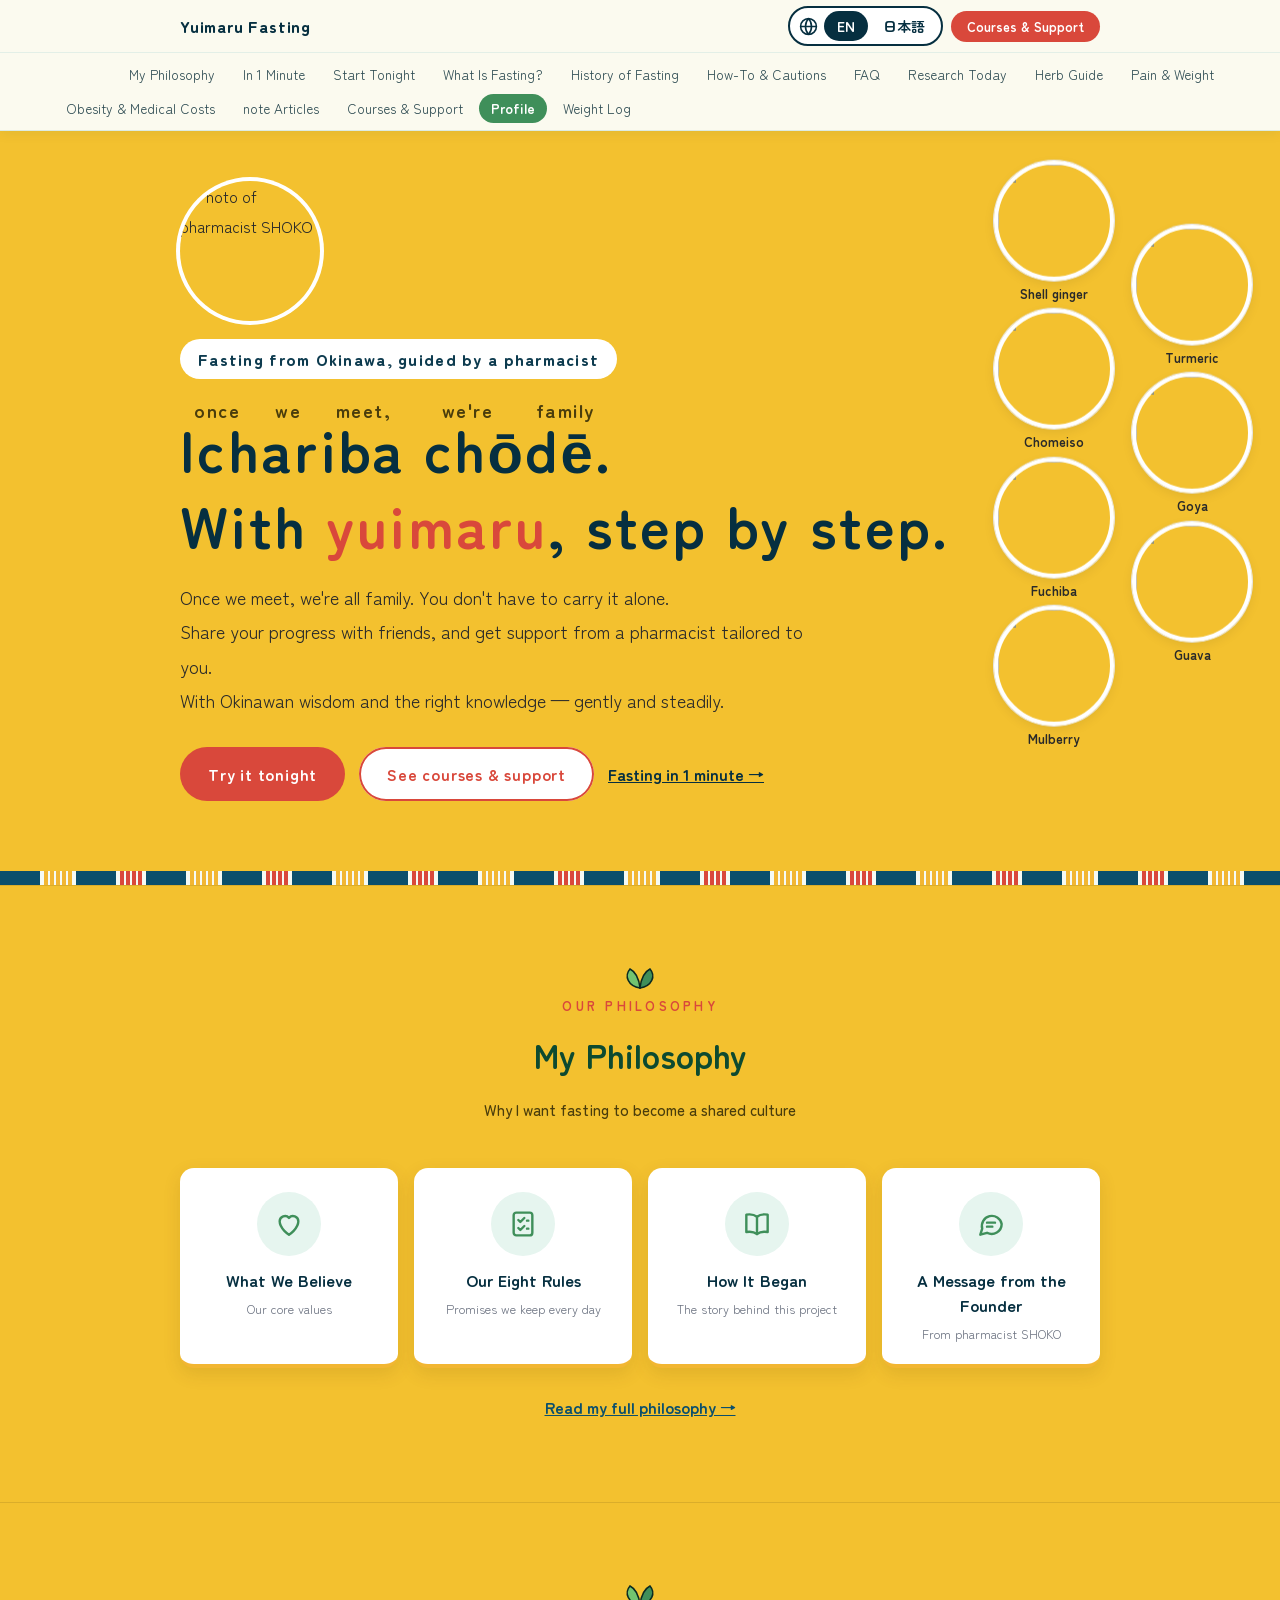
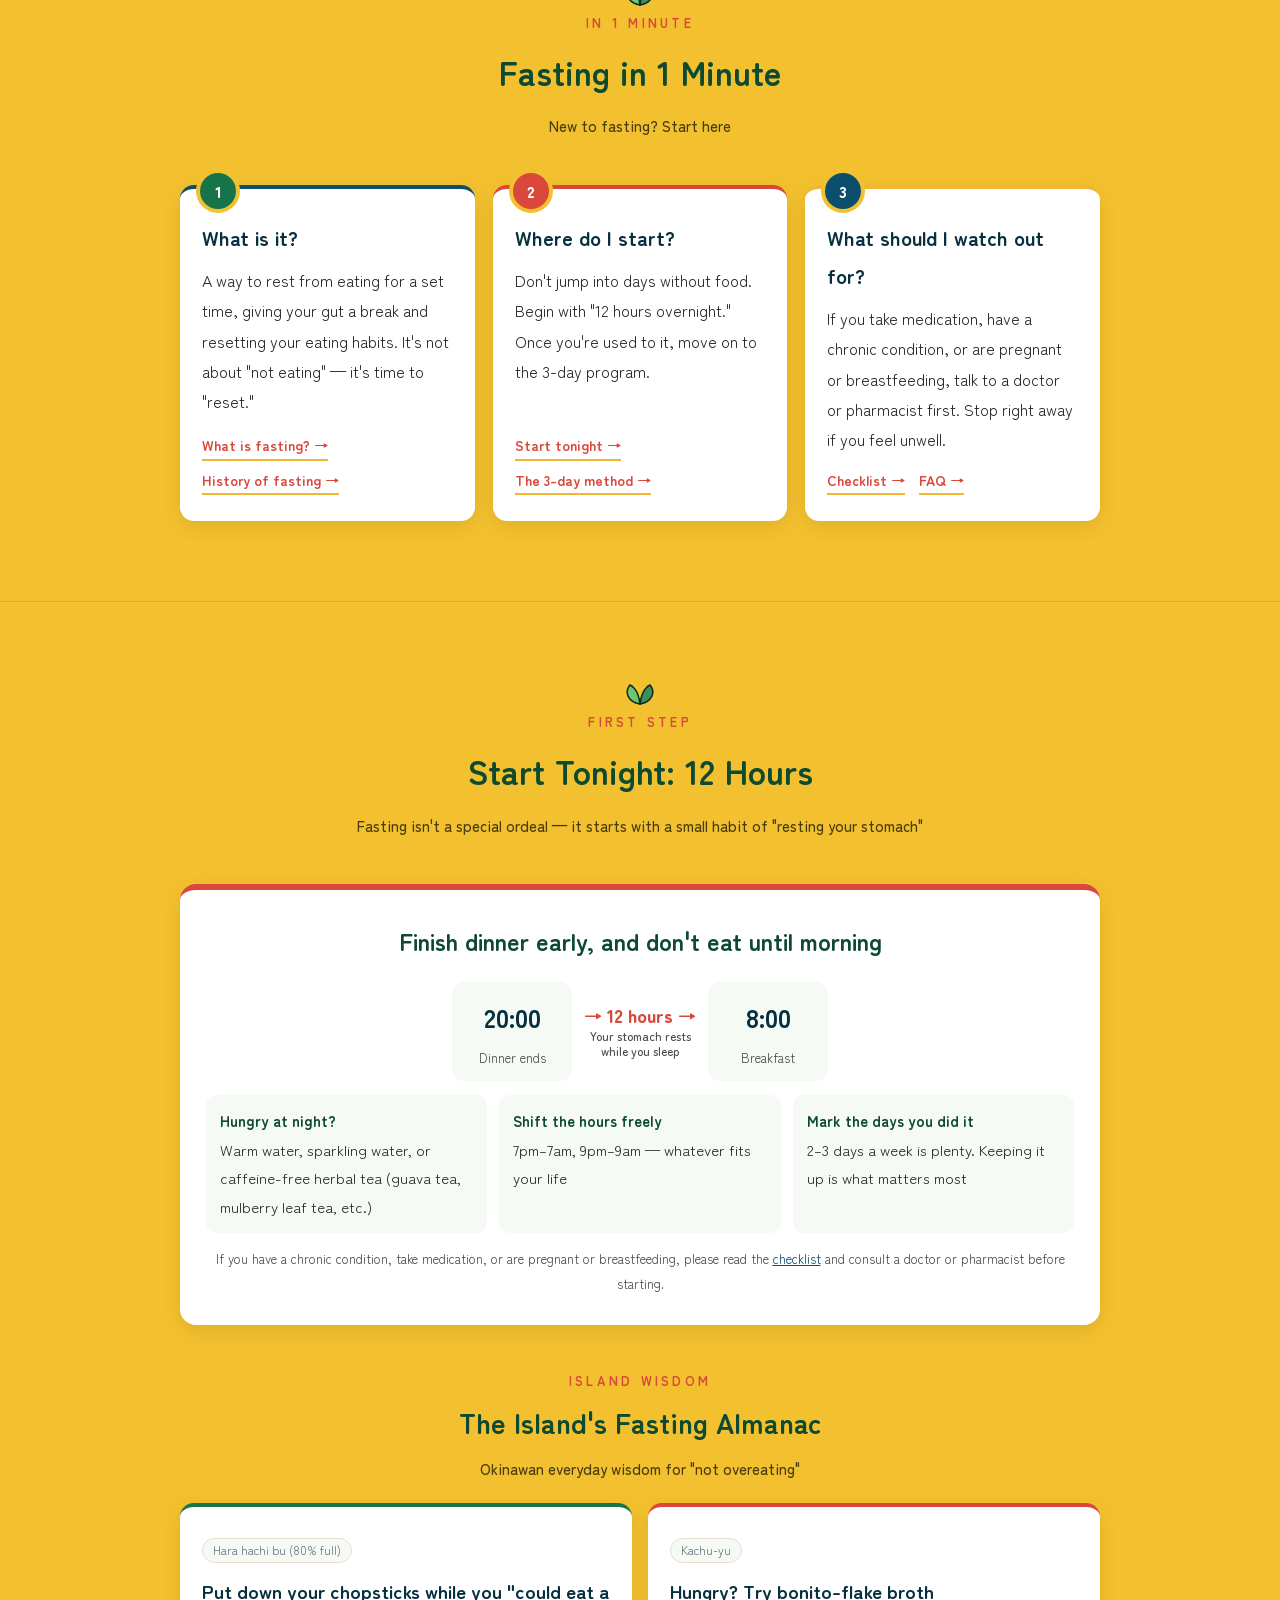
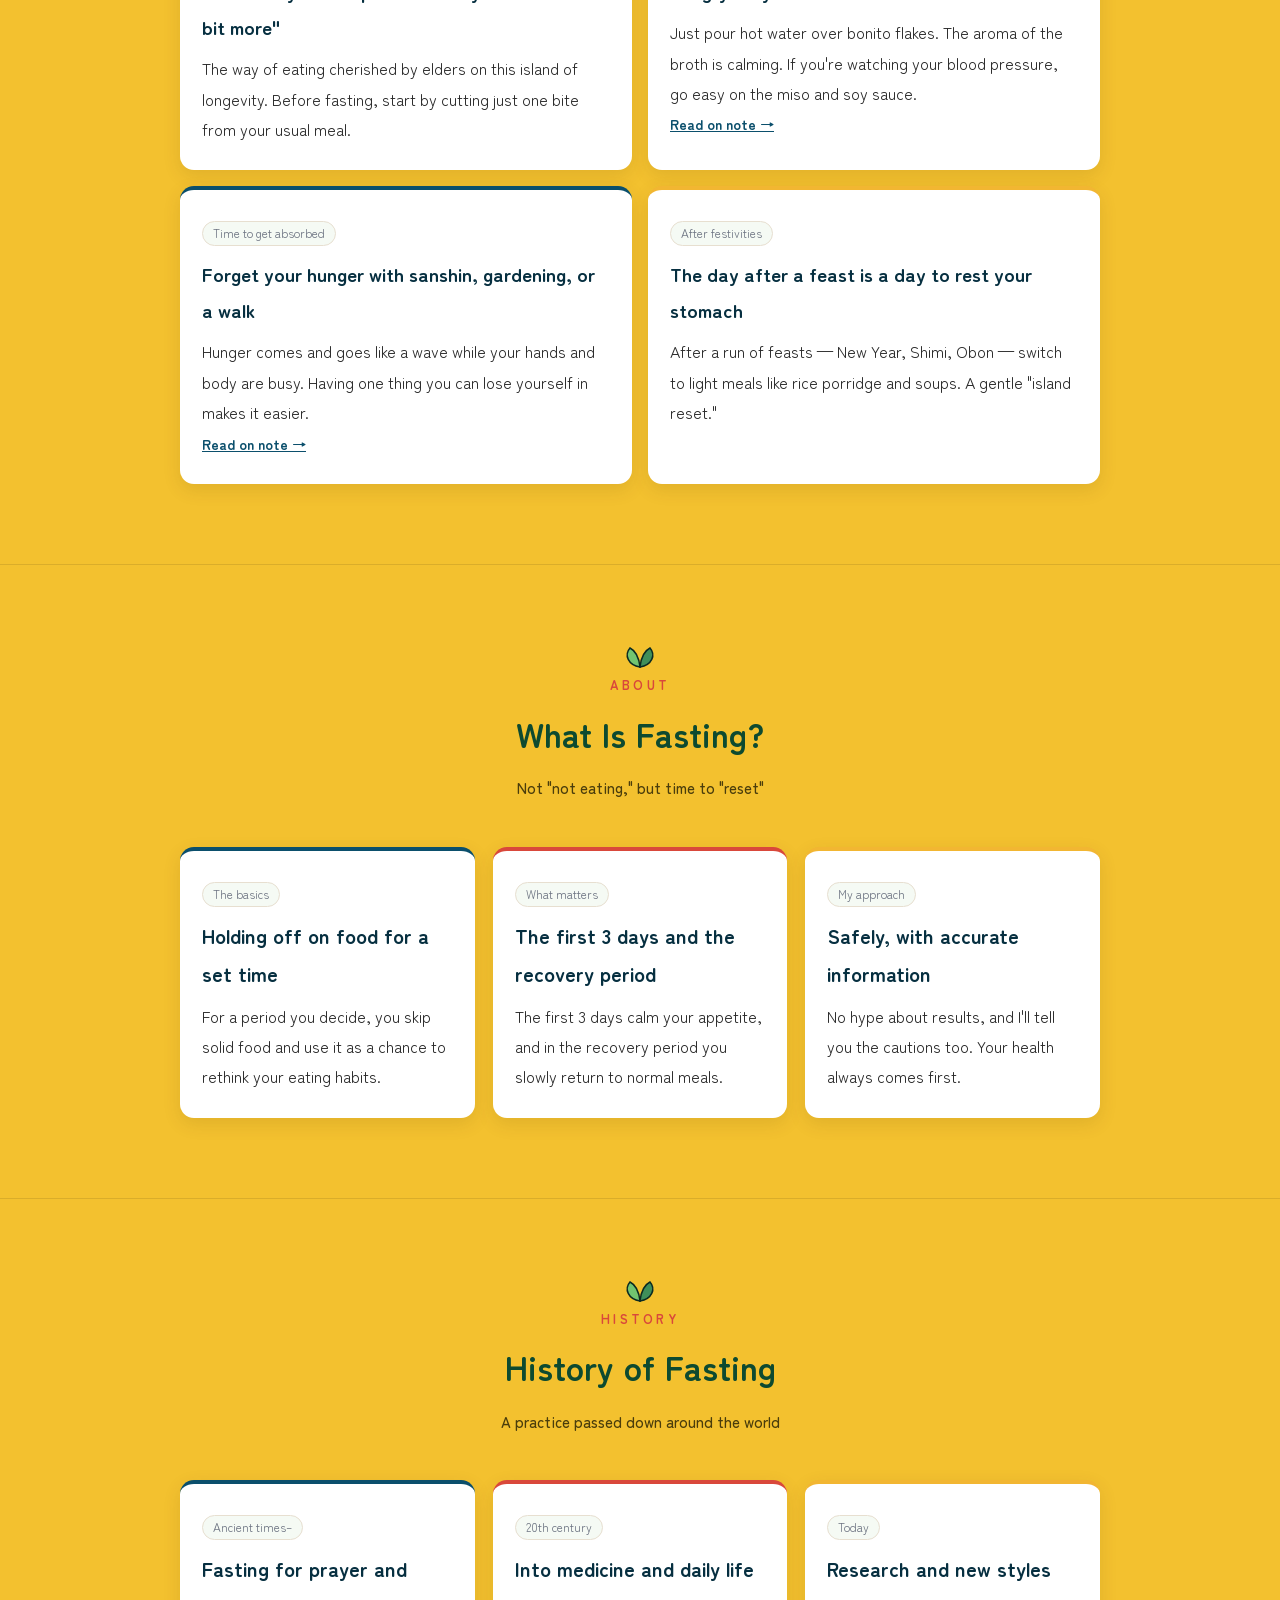
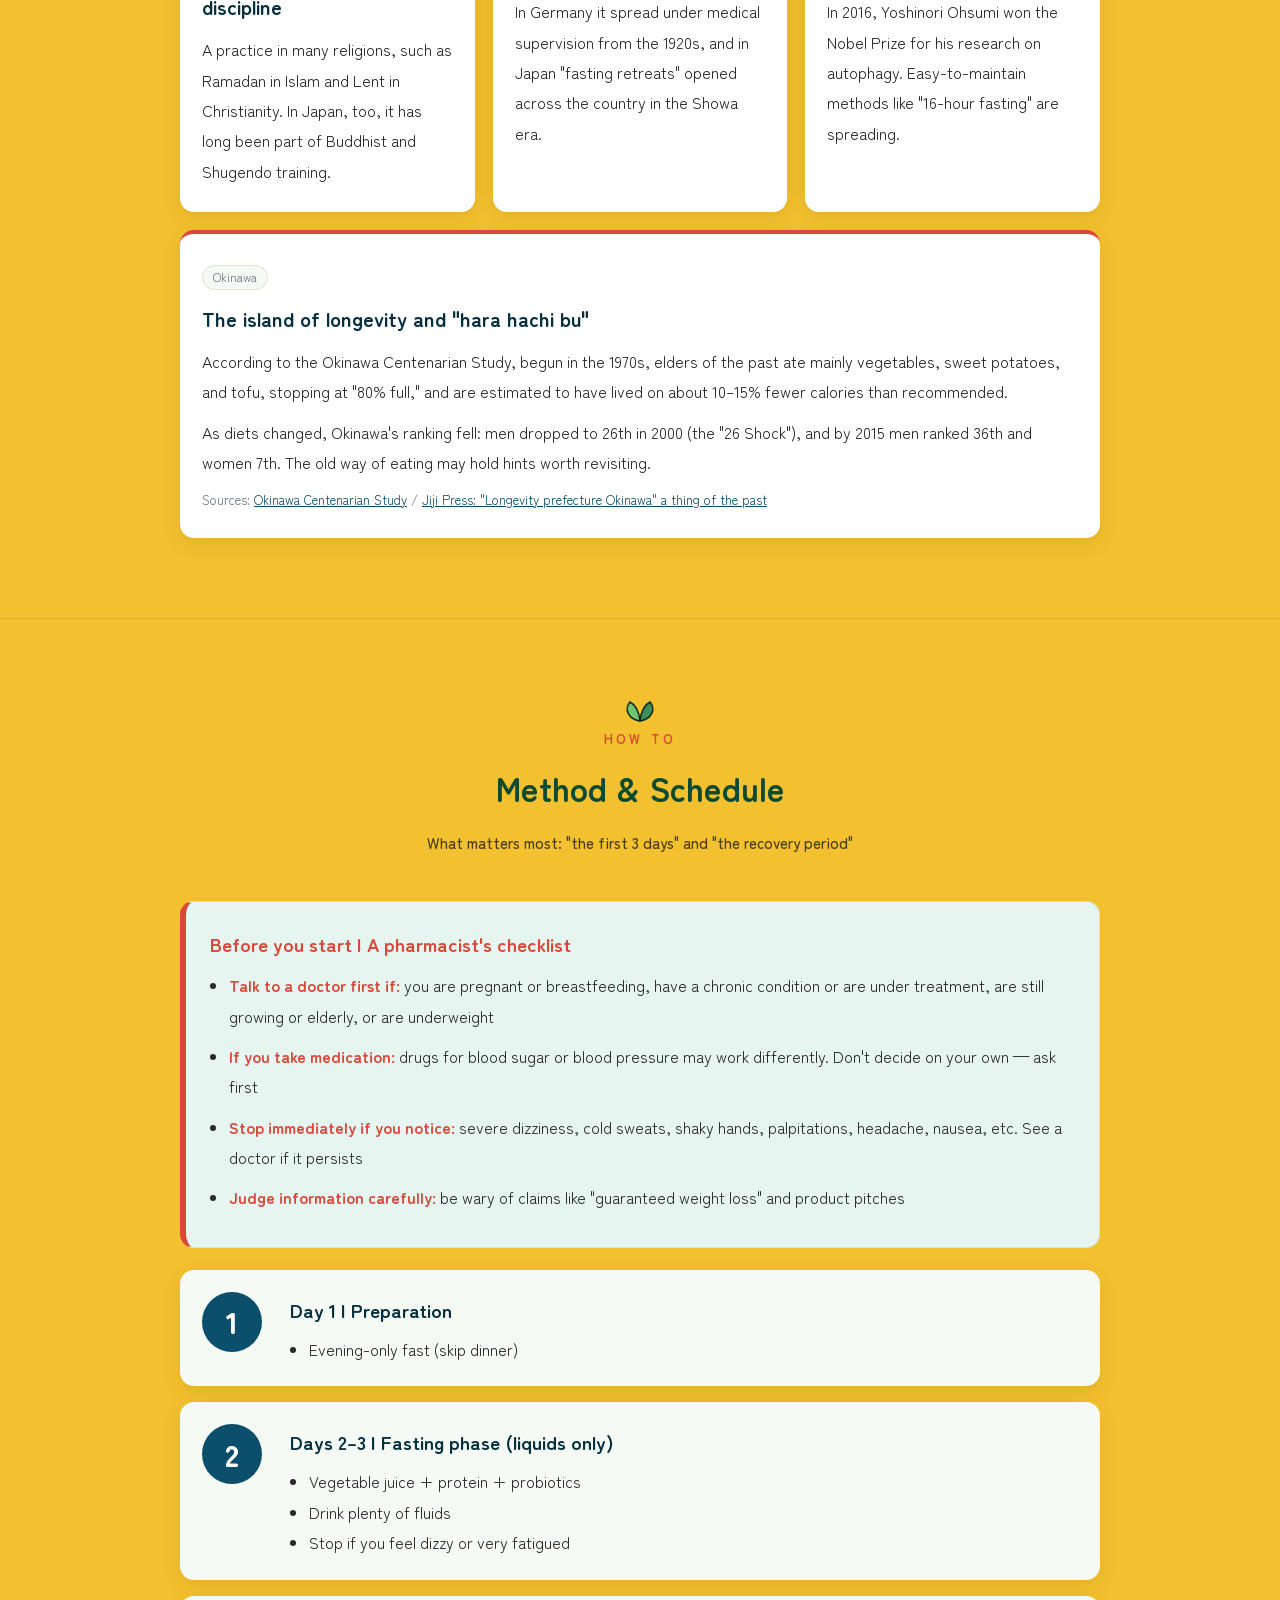
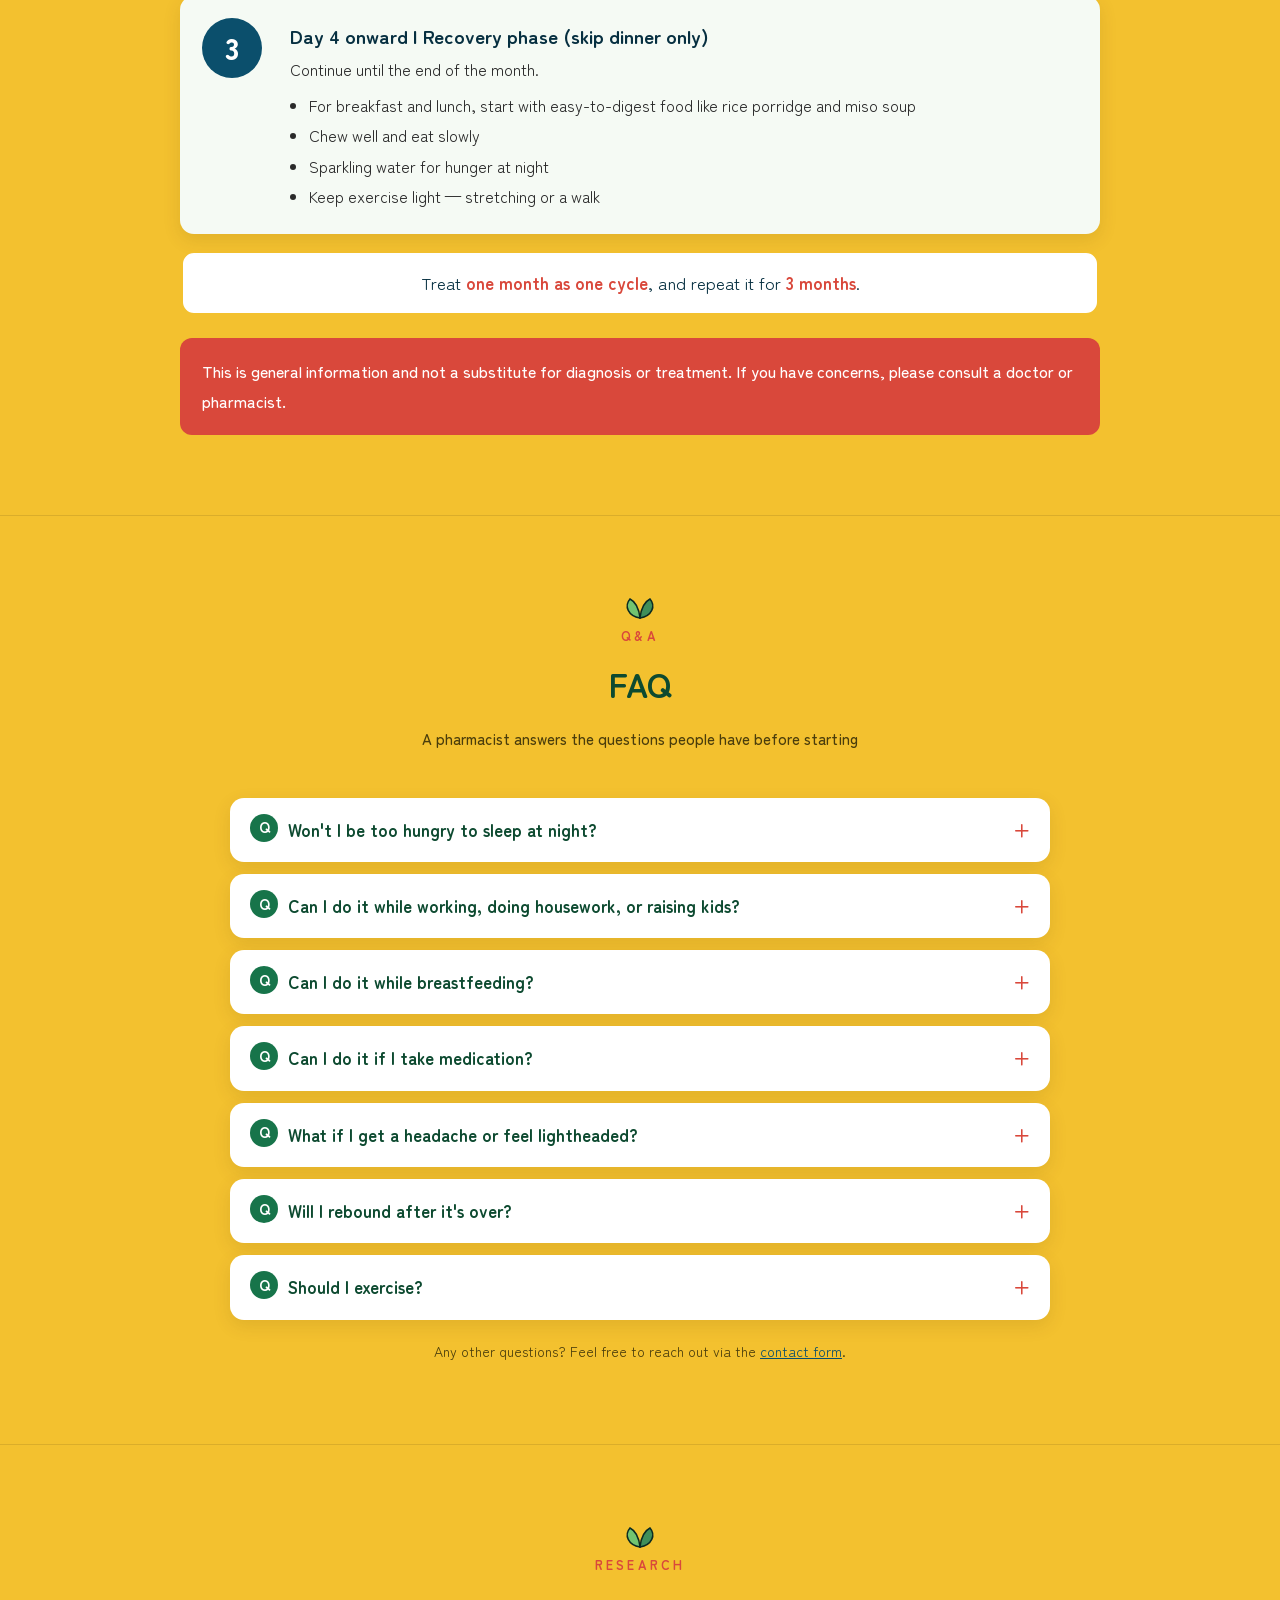
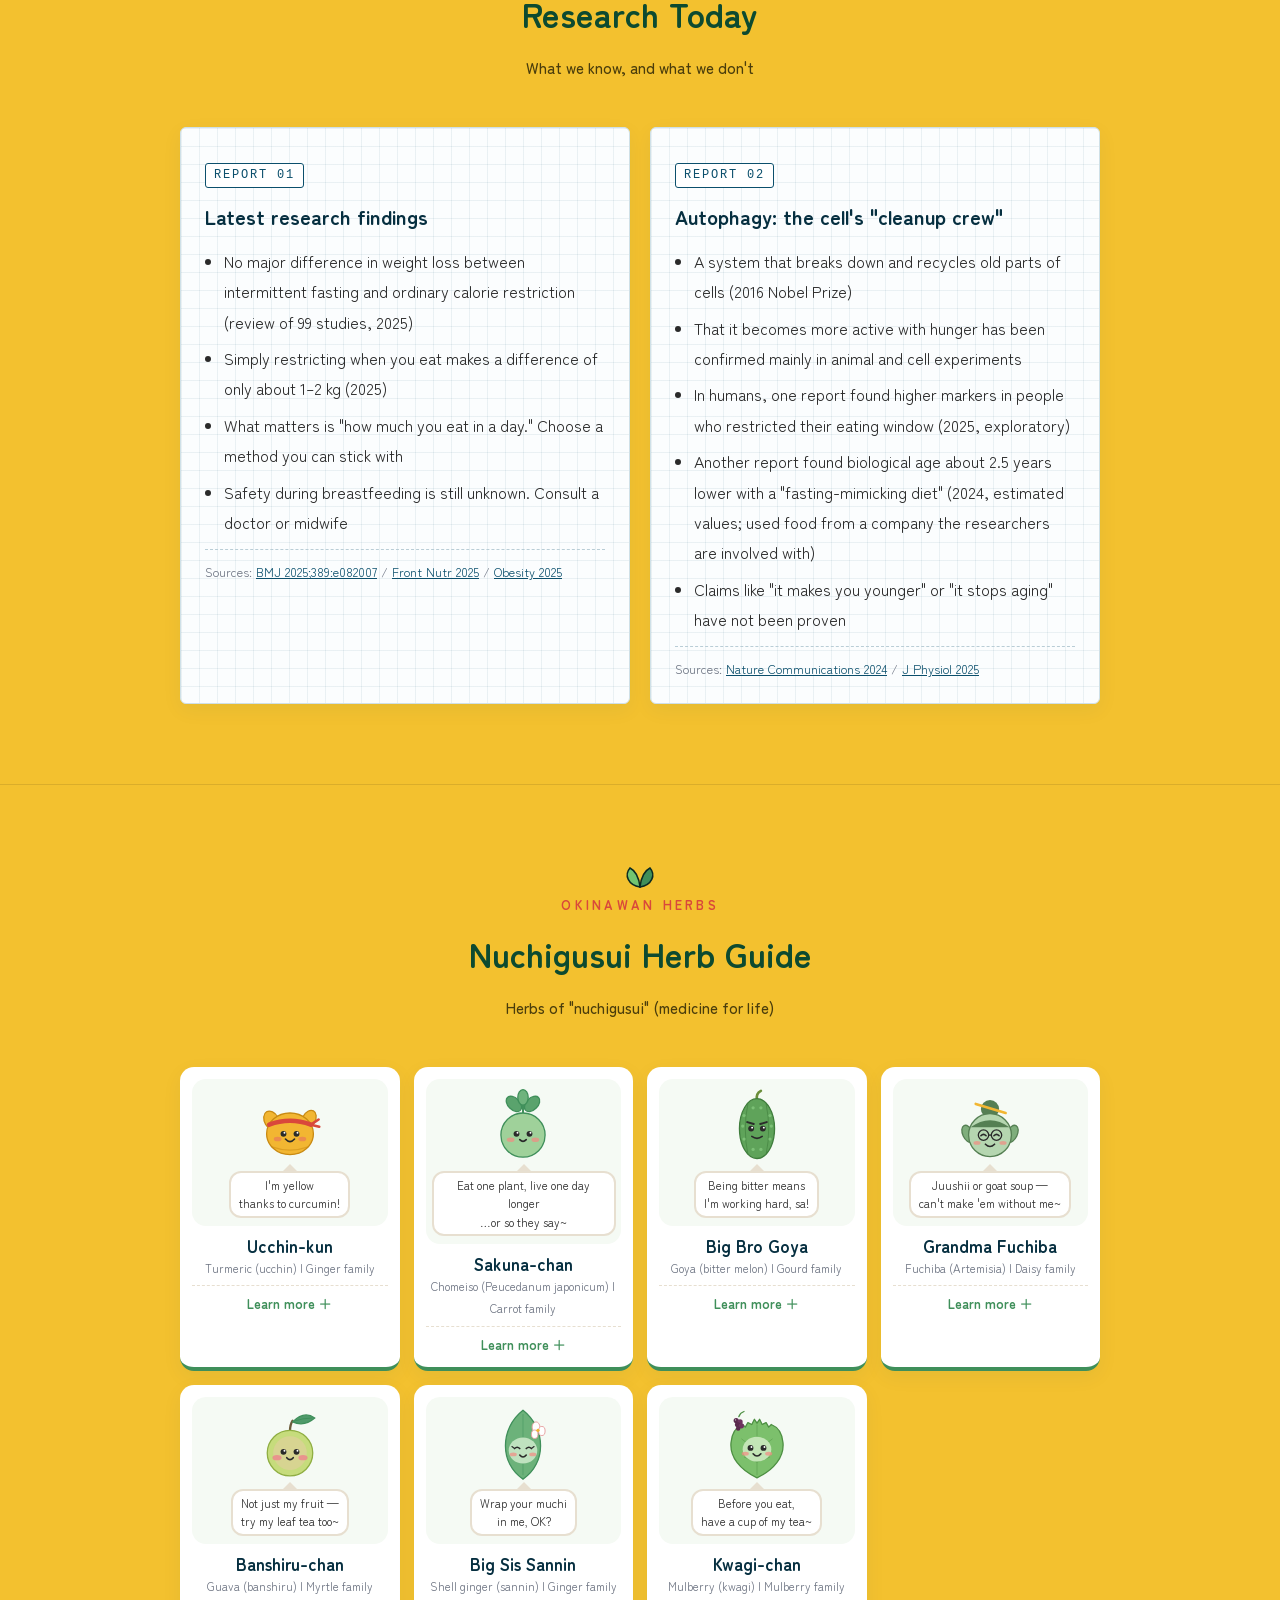
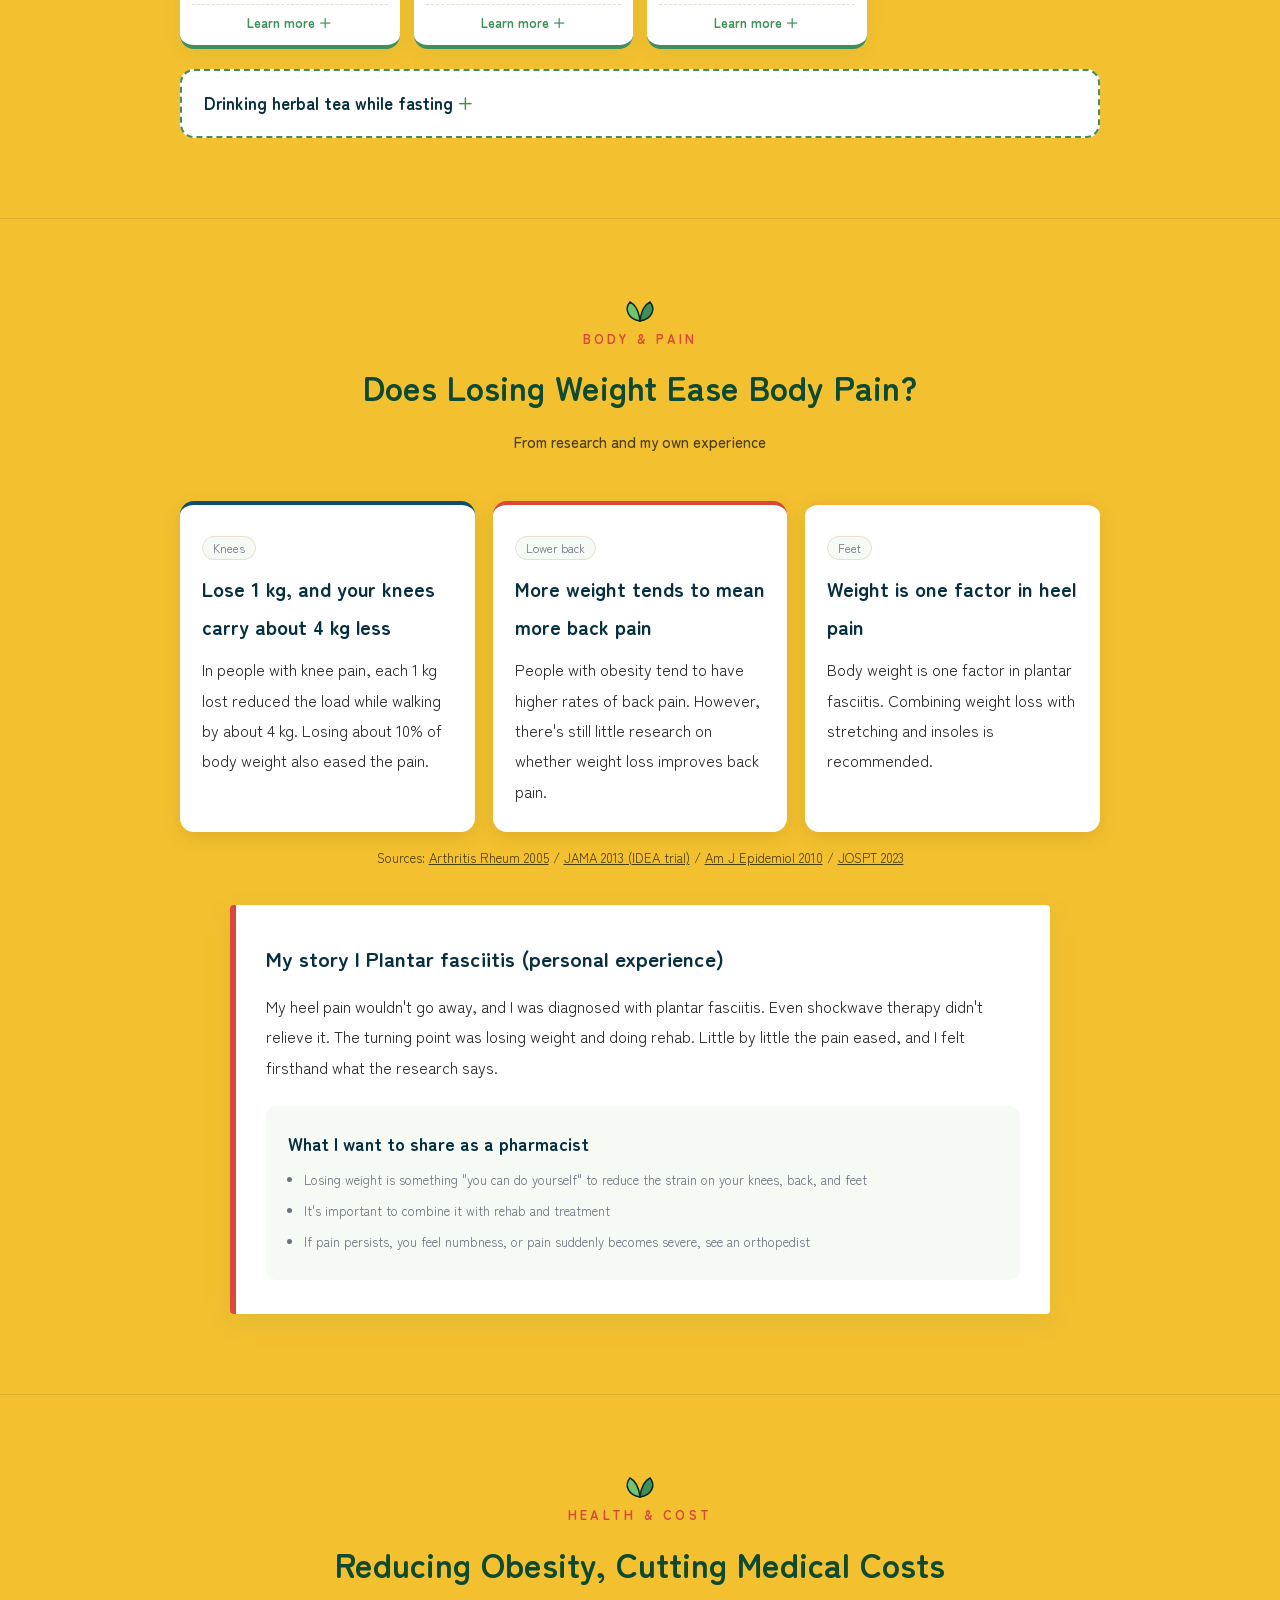
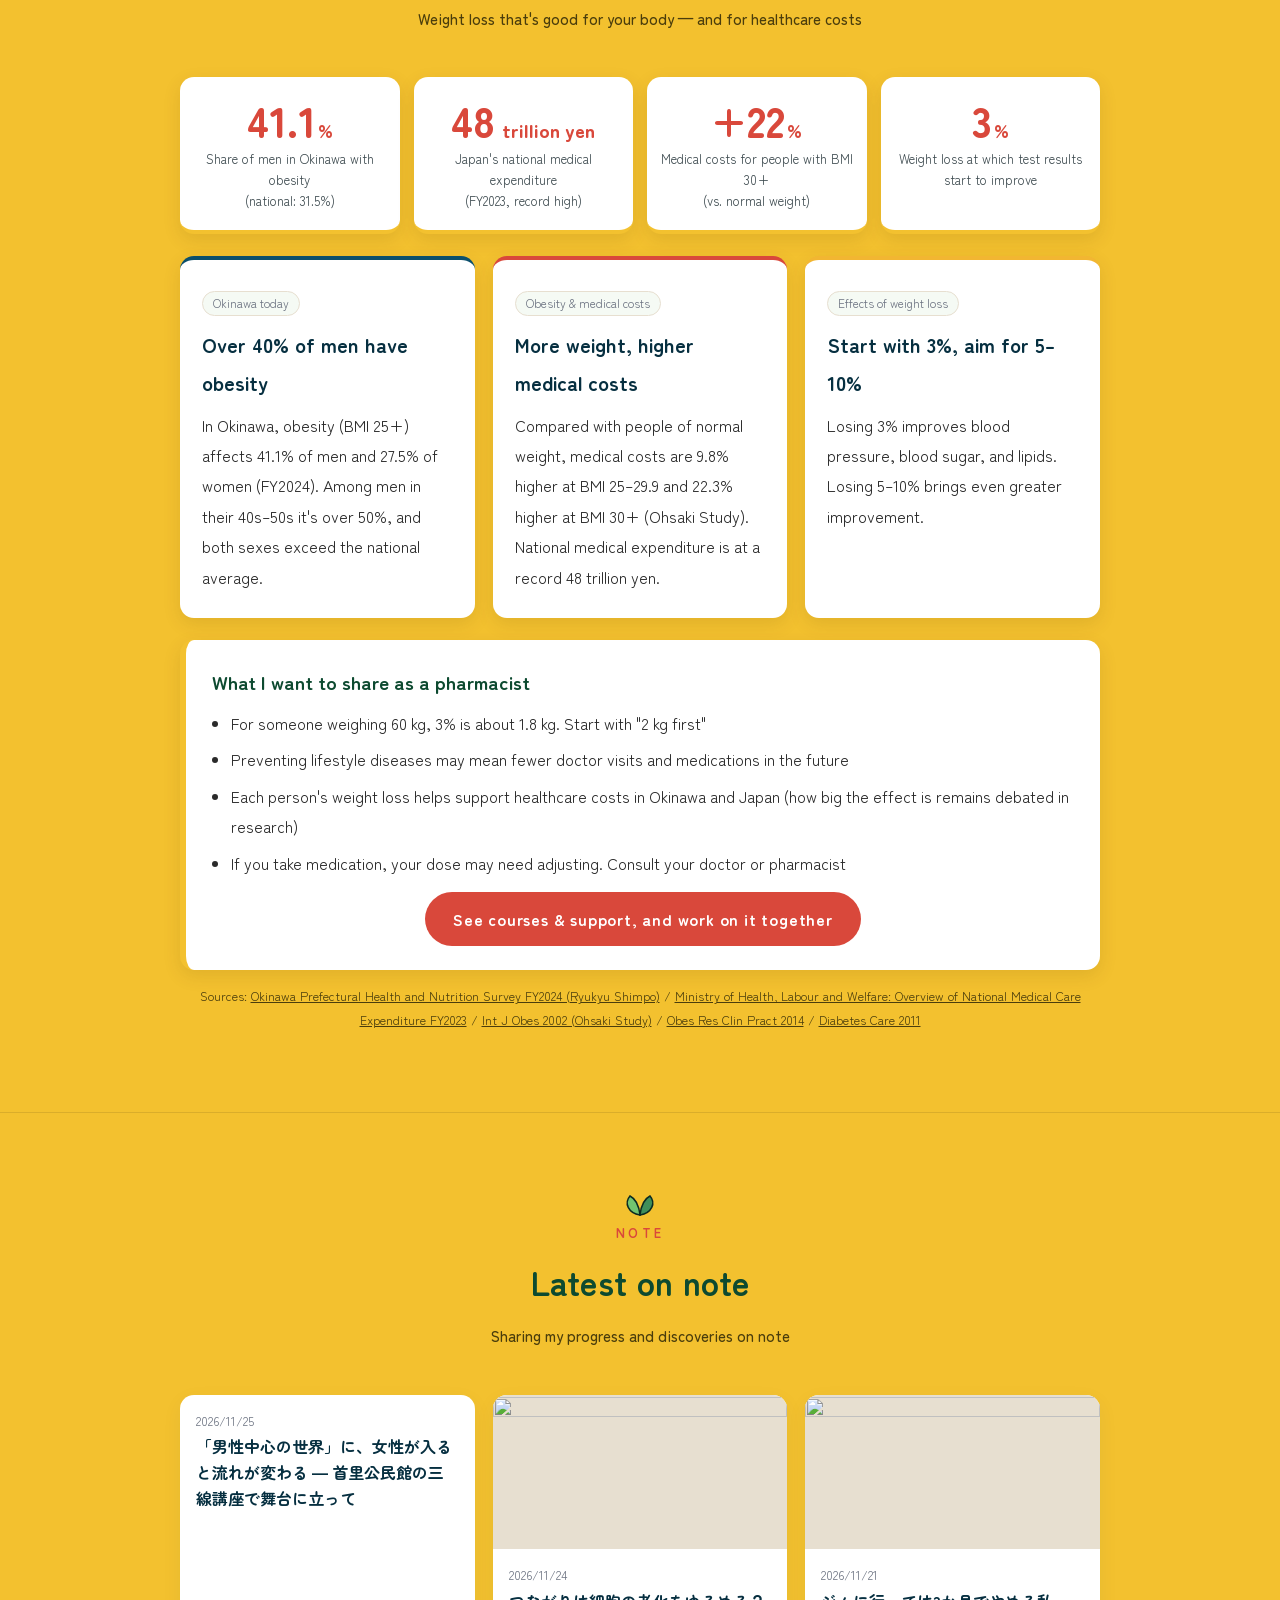
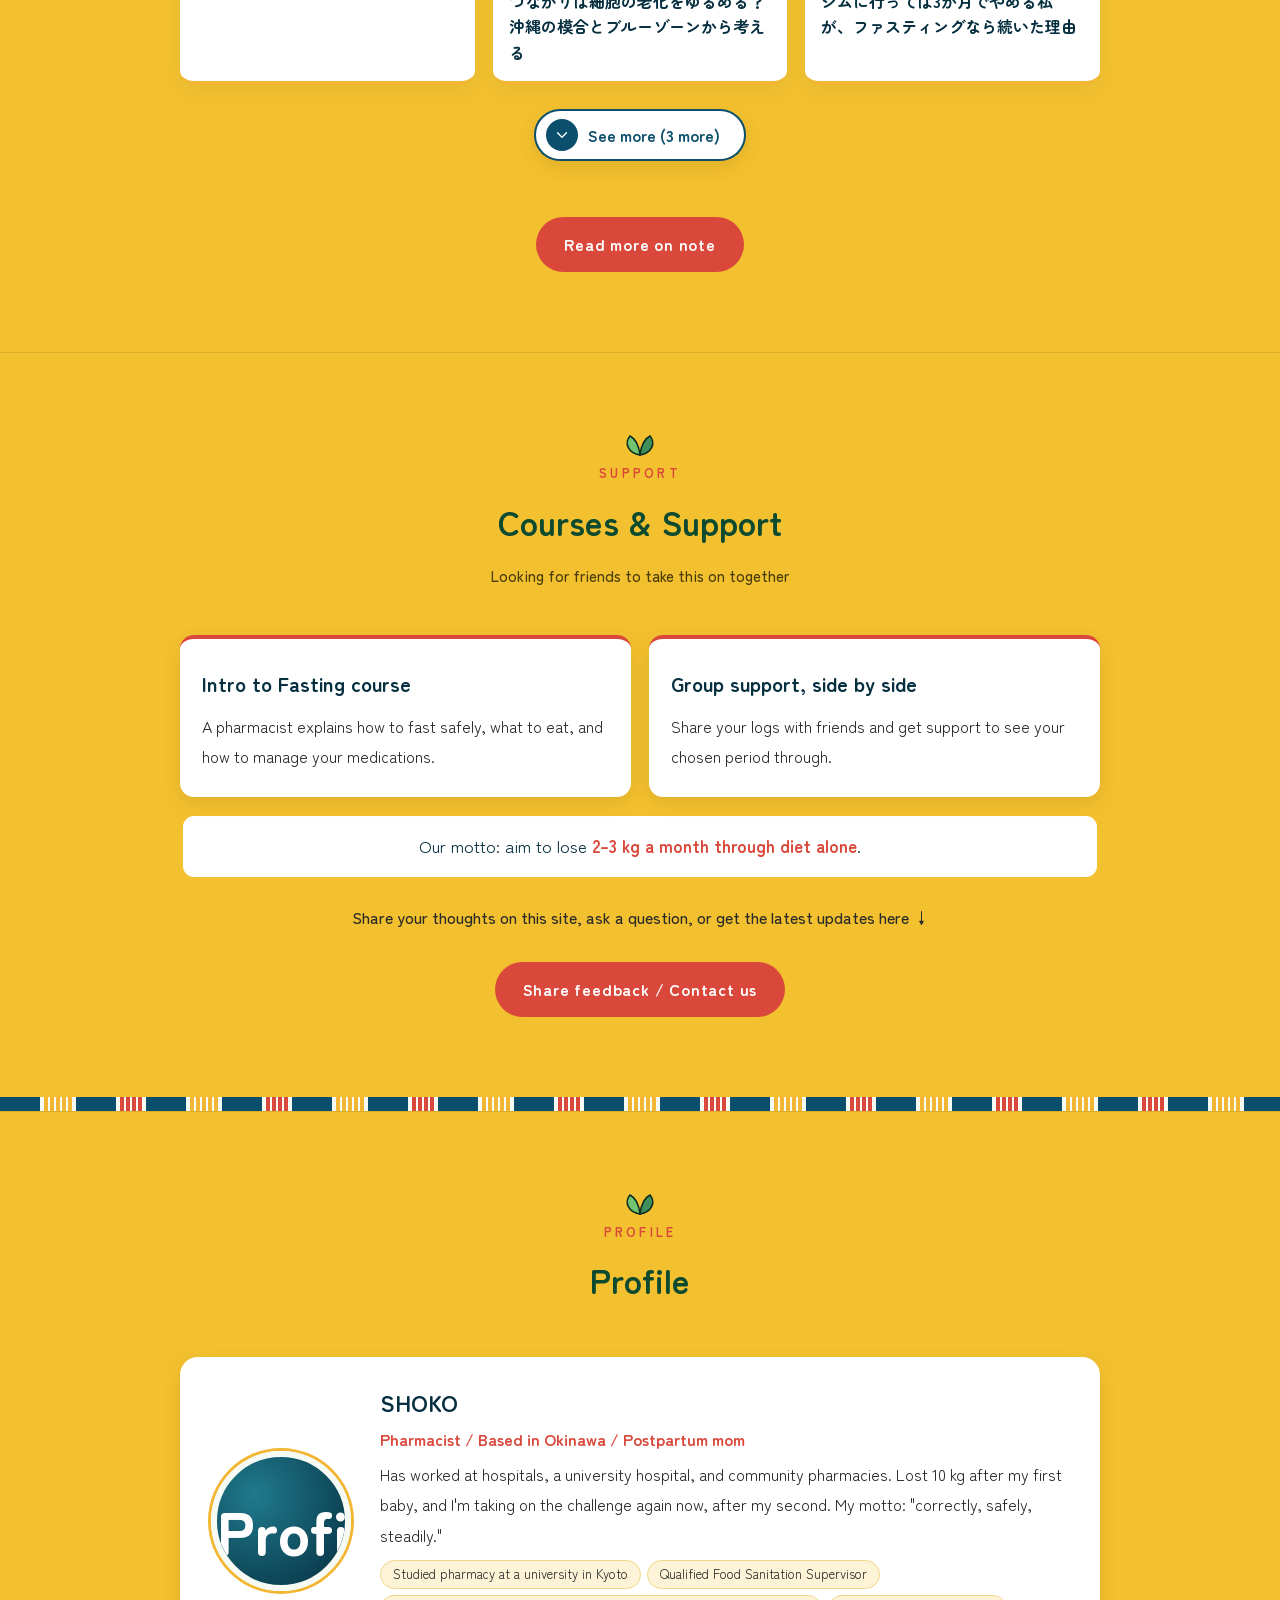
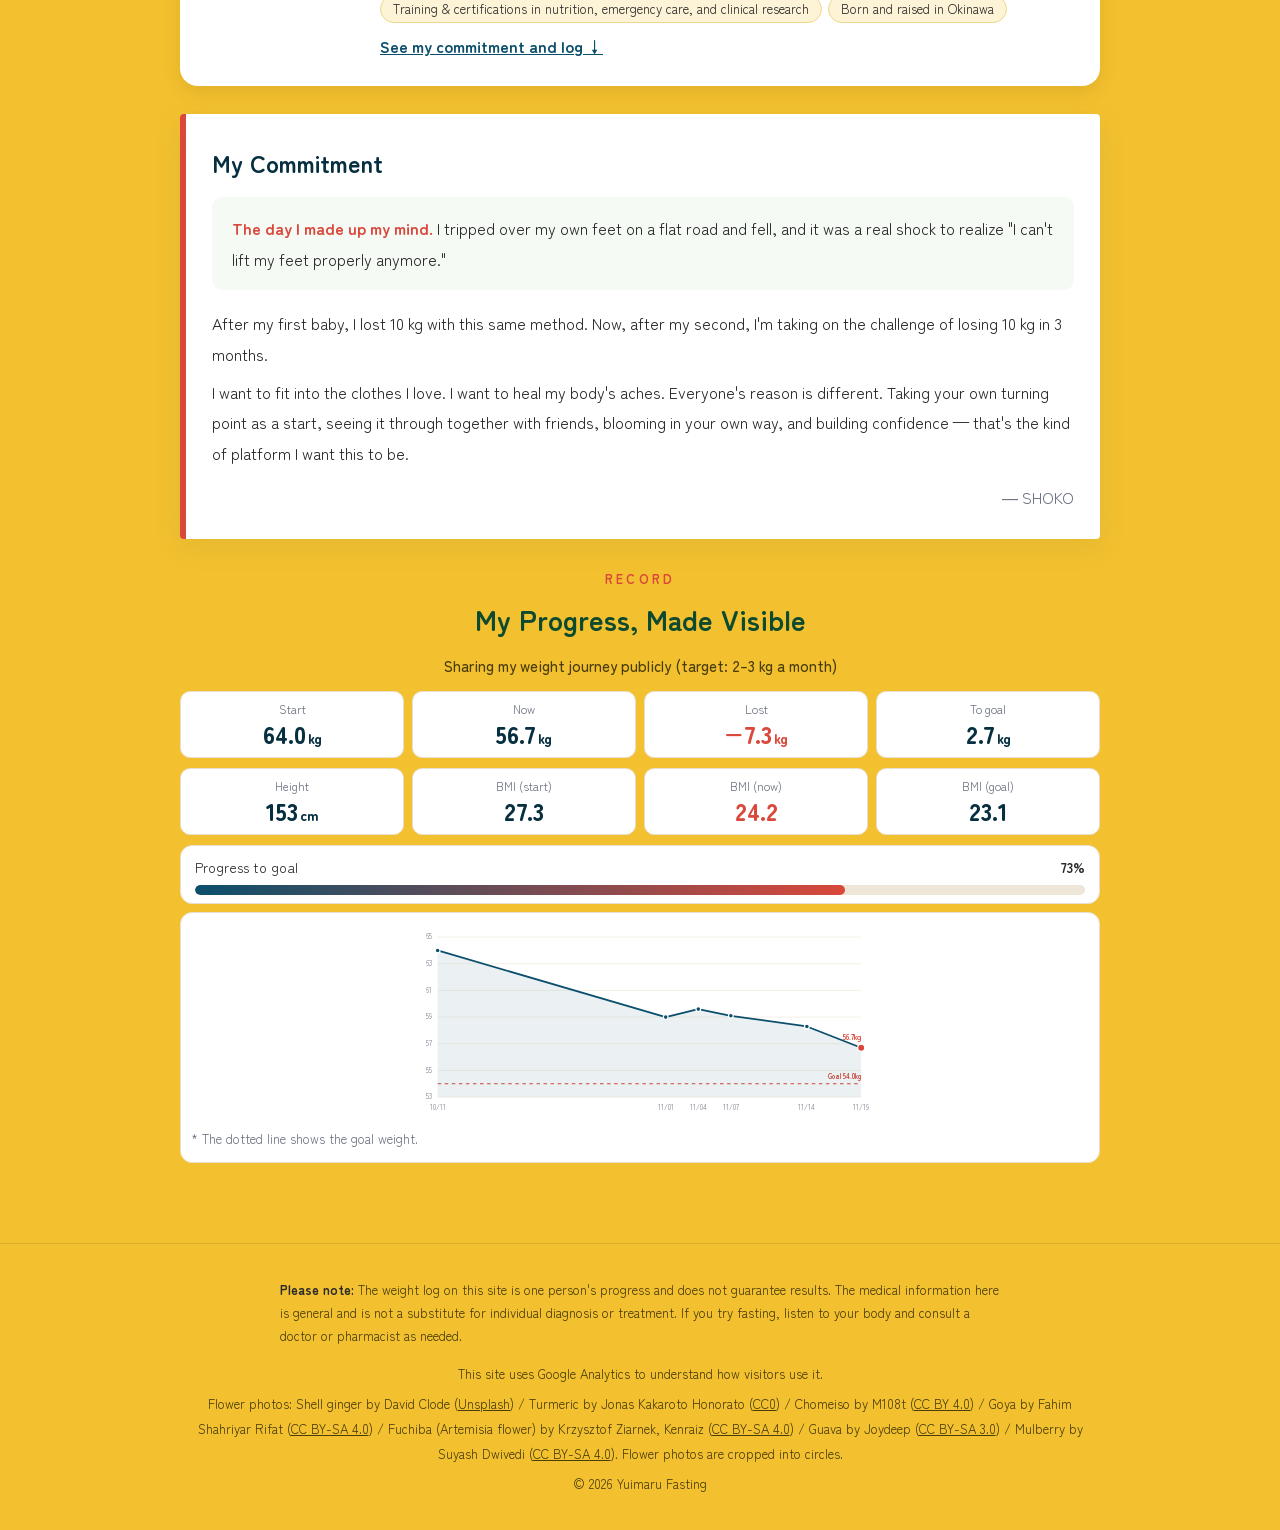
==== en.html @ bd73b7de "英語版も「Our Philosophy」を「My Philosophy」に変更 Co-Authored-By: Claude Opus 5.5 <noreply@anthropic.com>" ====
<!DOCTYPE html>
<html lang="en">
<head>
<!-- Google tag (gtag.js) Google アナリティクス -->
<script async src="https://www.googletagmanager.com/gtag/js?id=G-NFXXL9ZWC0"></script>
<script>
  window.dataLayer = window.dataLayer || [];
  function gtag(){dataLayer.push(arguments);}
  gtag('js', new Date());
  gtag('config', 'G-NFXXL9ZWC0');
</script>
<meta charset="UTF-8">
<meta name="viewport" content="width=device-width, initial-scale=1.0">
<title>Yuimaru Fasting | Don't go it alone — fast together</title>
<meta property="og:title" content="Yuimaru Fasting | Don't go it alone — fast together">
<meta property="og:description" content="Don't go it alone. An Okinawan pharmacist supports you in fasting correctly and safely, with friends cheering each other on.">
<meta property="og:type" content="website">
<meta property="og:url" content="https://yuimaru-fasting.github.io/en.html">
<meta property="og:site_name" content="Yuimaru Fasting">
<meta name="description" content="Don't go it alone. An Okinawan pharmacist supports you in fasting correctly and safely, with friends cheering each other on.">
<link rel="alternate" hreflang="en" href="https://yuimaru-fasting.github.io/en.html">
<link rel="alternate" hreflang="ja" href="https://yuimaru-fasting.github.io/">
<link rel="alternate" hreflang="x-default" href="https://yuimaru-fasting.github.io/">
<link rel="preconnect" href="https://fonts.googleapis.com">
<link rel="preconnect" href="https://fonts.gstatic.com" crossorigin>
<link href="https://fonts.googleapis.com/css2?family=Zen+Maru+Gothic:wght@400;500;700;900&display=swap" rel="stylesheet">
<style>
  :root{
    --umi:#0b4f6c;      /* 深い海 */
    --umi-deep:#062f40;
    --sango:#d9483b;    /* 紅型の朱・覚悟の色 */
    --kiiro:#f2b632;    /* 紅型の黄 */
    --suna:#f5faf4;     /* 白砂（若葉色がかった） */
    --sora:#e6f5ef;     /* やわらかい空 */
    --sumi:#2a2a2a;
    --hai:#6b7280;
    --line:#e7dfd0;
    --kusa:#3f8f5a;     /* 薬草の緑 */
  }
  *{box-sizing:border-box;margin:0;padding:0}
  html{scroll-behavior:smooth;scroll-padding-top:100px}
  body{font-family:"Zen Maru Gothic",sans-serif;color:var(--sumi);background:var(--ki);line-height:1.9;font-size:16px}
  h1,h2,h3,.mincho{font-family:"Zen Maru Gothic",sans-serif}
  a{color:var(--umi)}
  .wrap{max-width:960px;margin:0 auto;padding:0 20px}

  /* ミンサー柄の帯（五つと四つの絣＝いつ（五）の世（四）までも） */
  .minsa{height:14px;background:
    repeating-linear-gradient(90deg,
      var(--umi) 0 40px,
      var(--suna) 40px 44px,
      var(--kiiro) 44px 48px, var(--suna) 48px 50px,
      var(--kiiro) 50px 54px, var(--suna) 54px 56px,
      var(--kiiro) 56px 60px, var(--suna) 60px 62px,
      var(--kiiro) 62px 66px, var(--suna) 66px 68px,
      var(--kiiro) 68px 72px, var(--suna) 72px 76px,
      var(--umi) 76px 116px,
      var(--suna) 116px 120px,
      var(--sango) 120px 124px, var(--suna) 124px 126px,
      var(--sango) 126px 130px, var(--suna) 130px 132px,
      var(--sango) 132px 136px, var(--suna) 136px 138px,
      var(--sango) 138px 142px, var(--suna) 142px 146px)}

  /* ナビ */
  nav{position:sticky;top:0;z-index:10;background:rgba(251,253,250,.95);backdrop-filter:blur(8px);box-shadow:0 2px 12px rgba(11,79,108,.08);border-bottom:1px solid #dcebe2}
  nav .nav-top{display:flex;align-items:center;justify-content:space-between;gap:12px;height:52px}
  nav .logo{color:var(--umi-deep);font-family:"Zen Maru Gothic",sans-serif;font-weight:800;text-decoration:none;letter-spacing:.05em;white-space:nowrap}
  nav .nav-right{display:flex;align-items:center;gap:8px;flex-shrink:0}
  nav .lang-toggle{display:flex;align-items:center;flex-shrink:0;gap:2px;padding:3px 3px 3px 9px;border:2px solid var(--umi-deep);border-radius:999px;background:#fff;white-space:nowrap}
  nav .lang-toggle svg{width:19px;height:19px;color:var(--umi-deep);margin-right:4px;flex-shrink:0}
  nav .lang-toggle a,nav .lang-toggle span{font-weight:700;font-size:14px;line-height:1;padding:8px 13px;border-radius:999px;text-decoration:none}
  nav .lang-toggle span{background:var(--umi-deep);color:#fff}
  nav .lang-toggle a{color:var(--umi-deep)}
  nav .lang-toggle a:hover{background:#e3f3ea}
  @media(max-width:520px){nav .nav-top{gap:8px}nav .nav-right{gap:6px}nav .lang-toggle{padding:2px 2px 2px 7px}nav .lang-toggle span{display:none}nav .lang-toggle svg{margin-right:0}nav .lang-toggle a{font-size:13px;padding:8px 9px 8px 5px}}
  @media(max-width:420px){nav .nav-top{padding:0 12px}nav .logo{font-size:14px!important;letter-spacing:.02em}nav .lang-toggle svg{width:17px;height:17px}}
  @media(max-width:380px){nav .nav-top{padding:0 10px;gap:6px}nav .nav-right{gap:5px}nav .logo{font-size:13px!important;letter-spacing:0}nav .lang-toggle{padding:2px 1px 2px 6px}nav .lang-toggle a{font-size:12px;padding:7px 7px 7px 4px}nav .nav-cta{font-size:11px!important;padding:7px 9px!important;letter-spacing:0}}
  @media(max-width:340px){nav .lang-toggle{border-width:1.5px;padding:2px 1px 2px 5px}nav .lang-toggle svg{width:15px;height:15px}nav .lang-toggle a{font-size:11px;padding:6px 6px 6px 4px}}
  nav .nav-cta{flex-shrink:0;background:var(--sango);color:#fff;font-weight:700;font-size:13px;line-height:1;padding:9px 16px;border-radius:999px;text-decoration:none;white-space:nowrap}
  nav .nav-cta:hover{background:#c23d31}
  .nav-menu{position:relative;border-top:1px solid #e3efe7}
  .nav-menu::after{content:"";position:absolute;top:0;right:0;bottom:0;width:32px;background:linear-gradient(90deg,rgba(251,253,250,0),rgba(251,253,250,.98));pointer-events:none}
  @media(min-width:900px){.nav-menu::after{display:none}}
  .nav-menu ul{display:flex;gap:4px;list-style:none;max-width:1200px;margin:0 auto;padding:7px 14px;overflow-x:auto;scrollbar-width:none;-webkit-overflow-scrolling:touch}
  @media(min-width:900px){.nav-menu ul{flex-wrap:wrap;justify-content:center;overflow:visible}.nav-menu li:first-child,.nav-menu li:last-child{margin:0}}
  .nav-menu ul::-webkit-scrollbar{display:none}
  .nav-menu li{flex-shrink:0}
  .nav-menu li:first-child{margin-left:auto}
  .nav-menu li:last-child{margin-right:auto}
  .nav-menu a{display:block;color:#2d4a52;text-decoration:none;font-size:13.5px;line-height:1;padding:8px 12px;border-radius:999px;white-space:nowrap;transition:background .2s,color .2s}
  .nav-menu a:hover{background:#e3f3ea;color:var(--umi-deep)}
  .nav-menu a.active{background:var(--kusa);color:#fff;font-weight:700}
  @media(max-width:420px){nav .logo{font-size:15px}nav .nav-cta{padding:8px 12px;font-size:12px}}

  /* ヒーロー */
  /* 沖縄の薬草（ゴーヤー棚・月桃・ウコン・長命草・フーチバー・グァバ・桑） */
  .hero{background:var(--ki);color:var(--sumi);position:relative;overflow:hidden}
  .hero .wrap{z-index:2}
  /* サイトに載せている薬草の花（丸い写真） */
  .hero-flowers{display:grid;grid-template-columns:repeat(2,120px);column-gap:18px;row-gap:6px;margin:0;padding:0;list-style:none}
  .hero-flowers li{text-align:center;font-size:13px;font-weight:700;line-height:1.4;color:var(--sumi)}
  .hero-flowers li:nth-child(even){transform:translateY(64px)}
  .hero-flowers img{display:block;width:120px;height:120px;border-radius:50%;object-fit:cover;border:4px solid #fff;box-shadow:0 0 0 1px #e6e6e6,0 4px 12px rgba(0,0,0,.08);margin:0 auto 4px}
  @media(min-width:1200px){.hero-flowers{position:absolute;right:calc((100vw - 100%) / -2 + 28px);top:50%;transform:translateY(-58%)}}
  @media(max-width:720px){.hero-flowers{grid-template-columns:repeat(4,1fr) !important;max-width:520px !important}}
  @media(max-width:1199px){.hero-flowers{order:5;grid-template-columns:repeat(7,1fr);column-gap:10px;row-gap:12px;width:100%;max-width:820px}.hero-flowers li:nth-child(even){transform:none}.hero-flowers img{width:100%;height:auto;aspect-ratio:1;border-width:3px}.hero-flowers li{font-size:11.5px}}
  /* キャッチコピーと説明文（白い背景） */
  .hero h1{color:var(--umi-deep)}
  .hero h1 rt{color:#4a3d0c}
  .hero p.lead{color:var(--sumi)}
  .hero h1 span{display:inline-block}
  .hero h1 rt{font-size:.32em;letter-spacing:.08em;font-weight:700}
  .hero p.lead{word-break:auto-phrase}
  .hero .wrap{padding:50px 20px 70px;position:relative;z-index:1;display:flex;flex-direction:column;align-items:flex-start;gap:18px}
  .hero-text{min-width:0;max-width:100%}
  .hero-photo{order:-1;display:block;width:140px;aspect-ratio:1;object-fit:cover;border-radius:50%;box-shadow:0 0 0 4px #fff}
  @media(max-width:720px){.hero .wrap{padding-top:40px}.hero-photo{width:120px}}
  .hero .eyebrow{display:inline-block;background:#fff;color:#0d3b4f;font-weight:800;border-radius:999px;padding:5px 18px;font-size:clamp(14px,1.8vw,16px);letter-spacing:.08em;margin-bottom:22px}
  .hero h1{font-size:clamp(34px,6vw,58px);line-height:1.3;letter-spacing:.04em;margin-bottom:18px}
  .hero h1 .aka{color:var(--sango)}
  .hero p.lead{font-size:clamp(15px,2.2vw,18px);max-width:640px}
  .hero .kanji{position:absolute;right:-10px;bottom:-60px;font-family:"Zen Maru Gothic",sans-serif;font-weight:800;font-size:clamp(160px,28vw,300px);color:rgba(255,255,255,.07);line-height:1;writing-mode:vertical-rl;pointer-events:none}
  .btn{display:inline-block;margin-top:30px;background:var(--sango);color:#fff;text-decoration:none;padding:12px 28px;border-radius:999px;font-weight:700;letter-spacing:.05em;transition:transform .2s}
  .btn:hover{transform:translateY(-2px)}

  section{padding:80px 0}
  .sec-head{text-align:center;margin-bottom:44px}
  .sec-head .en{display:block;color:var(--kusa);font-size:13px;letter-spacing:.25em;font-weight:700}
  .sec-head .en::before{content:"";display:block;width:40px;height:24px;margin:0 auto 4px;background:url("data:image/svg+xml,%3Csvg xmlns='http://www.w3.org/2000/svg' viewBox='0 0 40 24'%3E%3Cpath d='M20 22 C8 20 4 10 10 3 C16 6 19 13 20 22Z' fill='%2372c470' stroke='%230b2a22' stroke-width='1.5'/%3E%3Cpath d='M20 22 C32 20 36 10 30 3 C24 6 21 13 20 22Z' fill='%233f8f5a' stroke='%230b2a22' stroke-width='1.5'/%3E%3C/svg%3E") center/contain no-repeat}
  .sec-head h2{font-size:clamp(26px,4vw,34px);color:var(--umi-deep);margin-top:4px}
  .sec-head p{color:var(--hai);margin-top:8px;font-size:15px}

  /* 宣言 */
  .sengen{background:#fff;border-left:6px solid var(--sango);padding:36px 32px;border-radius:4px;box-shadow:0 8px 30px rgba(11,79,108,.08)}
  .sengen h3{font-size:clamp(22px,3.4vw,30px);color:var(--umi-deep);margin-bottom:12px}
  .sengen .kikkake{background:var(--suna);border-radius:10px;padding:16px 20px;margin-bottom:18px}
  .sengen .kikkake b{color:var(--sango)}
  .sub-head{text-align:center;margin:48px 0 24px}
  .sub-head .en{display:block;color:var(--aka,#d9483b);font-size:13px;letter-spacing:.25em;font-weight:700}
  .sub-head h3{font-size:clamp(22px,3.4vw,28px);color:#0d4a30;margin-top:2px}
  .sub-head p{color:#4a3d0c;margin-top:6px;font-size:15px}
  .sengen .sign{text-align:right;margin-top:14px;font-family:"Zen Maru Gothic",sans-serif;color:var(--hai)}

  /* 記録 */
  .stats{display:grid;grid-template-columns:repeat(4,1fr);gap:14px;margin-bottom:26px}
  @media(max-width:720px){.stats{grid-template-columns:repeat(2,1fr)}}
  .stat{background:#fff;border:1px solid var(--line);border-radius:12px;padding:16px;text-align:center}
  .stat .label{font-size:13px;color:var(--hai)}
  .stat .num{font-family:"Zen Maru Gothic",sans-serif;font-size:28px;font-weight:800;color:var(--umi-deep)}
  .stat .num small{font-size:14px;margin-left:2px}
  .stat.hl .num{color:var(--sango)}
  .progress{background:#fff;border:1px solid var(--line);border-radius:12px;padding:18px 20px;margin-bottom:26px}
  .progress .bar{height:14px;background:#eee6d6;border-radius:999px;overflow:hidden;margin-top:8px}
  .progress .fill{height:100%;width:0;background:linear-gradient(90deg,var(--umi),var(--sango));border-radius:999px;transition:width 1.2s ease}
  .progress .meta{display:flex;justify-content:space-between;font-size:14px}
  .chart-box{background:#fff;border:1px solid var(--line);border-radius:12px;padding:20px}
  .chart-box svg{width:100%;height:auto;display:block}
  .note{font-size:13px;color:var(--hai);margin-top:10px}

  /* カード */
  .cards{display:grid;grid-template-columns:repeat(3,1fr);gap:18px}
  @media(max-width:820px){.cards{grid-template-columns:1fr}}
  .card{background:#fff;border-radius:14px;padding:26px 22px;border-top:4px solid var(--umi)}
  .card h3{font-size:20px;color:var(--umi-deep);margin-bottom:8px}
  .card .tag{display:inline-block;font-size:12px;background:var(--suna);border:1px solid var(--line);border-radius:999px;padding:0 10px;margin-bottom:10px;color:var(--hai)}
  .card:nth-child(2){border-top-color:var(--sango)}
  .card:nth-child(3){border-top-color:var(--kiiro)}

  /* ステップ */
  .steps{counter-reset:s;display:grid;gap:16px}
  .step{display:grid;grid-template-columns:70px 1fr;gap:18px;background:#fff;border-radius:14px;padding:22px}
  .step::before{counter-increment:s;content:counter(s);font-family:"Zen Maru Gothic",sans-serif;font-weight:800;font-size:30px;width:60px;height:60px;border-radius:50%;background:var(--umi);color:#fff;display:flex;align-items:center;justify-content:center}
  .step h3{font-size:19px;color:var(--umi-deep)}
  .step ul{padding-left:1.2em;margin-top:6px}
  .course-cycle{margin-top:16px;background:#fff;color:var(--umi-deep);border:3px solid var(--ki);border-radius:14px;padding:14px 18px;text-align:center;font-size:17px}
  .course-cycle b{color:var(--sango)}

  /* 医療情報 */
  .med-grid{display:grid;grid-template-columns:1fr 1fr;gap:18px}
  @media(max-width:820px){.med-grid{grid-template-columns:1fr}}
  .med{background:#fff;border:1px solid #cfe6dc;border-radius:14px;padding:24px;box-shadow:0 6px 20px rgba(11,79,108,.06)}
  .med h3{color:var(--sango);font-size:19px;margin-bottom:8px}
  .med ul{padding-left:1.2em}
  .med-list{max-width:760px;margin:0 auto}
  .med-check{max-width:none;margin-bottom:22px;background:var(--sora);border-left:6px solid var(--sango);box-shadow:none}
  .med-list li{margin-bottom:10px}
  .med-list b{color:var(--sango)}

  /* 研究コーナー（方眼ノート風カード） */
  .lab-grid{display:grid;grid-template-columns:1fr 1fr;gap:20px}
  @media(max-width:820px){.lab-grid{grid-template-columns:1fr}}
  .lab{background-color:#fbfdfe;background-image:linear-gradient(rgba(11,79,108,.07) 1px,transparent 1px),linear-gradient(90deg,rgba(11,79,108,.07) 1px,transparent 1px);background-size:18px 18px;border:1px solid #cfe0e7;border-radius:6px;padding:28px 24px 22px;box-shadow:0 6px 20px rgba(11,79,108,.06)}
  .lab .no{display:inline-block;font-family:ui-monospace,Menlo,Consolas,monospace;font-size:12px;letter-spacing:.15em;color:var(--umi);background:#fff;border:1px solid var(--umi);border-radius:3px;padding:0 8px;margin-bottom:10px}
  .lab h3{color:var(--umi-deep);font-size:20px;margin-bottom:10px}
  .lab ul{padding-left:1.2em}
  .lab li{margin-bottom:6px}
  .lab .src{margin-top:12px;padding-top:10px;border-top:1px dashed #b9cdd6;font-size:12.5px;color:var(--hai)}
  .lab .src a{color:var(--umi)}
  /* わたしの体験 */
  .story{max-width:820px;margin:0 auto;background:#fff;border-left:6px solid var(--sango);border-radius:4px;padding:34px 30px;box-shadow:0 8px 30px rgba(11,79,108,.08)}
  .story p{margin-bottom:14px}
  .story .note{margin-top:24px;padding:20px 22px;background:var(--suna);border-radius:10px}
  .story .note h3{color:var(--umi-deep);font-size:18px;margin-bottom:8px}
  .story .note ul{padding-left:1.2em}
  .story .note li{margin-bottom:6px}
  .story .src{margin-top:10px;font-size:12.5px;color:var(--hai)}
  .story .src a{color:var(--umi)}
  .alert{margin-top:22px;background:var(--sango);color:#fff;border-radius:12px;padding:18px 22px;font-weight:500}

  /* noteの記事 */
  .note-grid{display:grid;grid-template-columns:repeat(3,1fr);gap:18px}
  @media(max-width:820px){.note-grid{grid-template-columns:1fr 1fr}}
  @media(max-width:520px){.note-grid{grid-template-columns:1fr}}
  .note-card{display:block;background:#fff;border-radius:14px;overflow:hidden;text-decoration:none;color:var(--sumi);border-bottom:4px solid var(--kiiro);box-shadow:0 6px 20px rgba(11,79,108,.06);transition:transform .2s}
  .note-card:hover{transform:translateY(-3px)}
  .note-card img{width:100%;aspect-ratio:1.91/1;object-fit:cover;display:block;background:var(--line)}
  .note-card .body{padding:14px 16px 16px}
  .note-card .date{font-size:12.5px;color:var(--hai)}
  .note-card h3{font-size:16px;line-height:1.6;color:var(--umi-deep);margin-top:2px}
  .note-empty{text-align:center;background:#fff;border-radius:14px;padding:30px 20px;color:var(--hai)}
  .note-card.is-hidden{display:none}
  .note-more{text-align:center;margin-top:24px}
  .note-more-btn{display:inline-flex;align-items:center;gap:10px;background:#fff;border:2px solid var(--umi);color:var(--umi);border-radius:999px;padding:8px 24px 8px 10px;font:inherit;font-weight:700;cursor:pointer;box-shadow:0 6px 18px rgba(90,60,0,.12);transition:transform .2s}
  .note-more-btn:hover{transform:translateY(-2px)}
  .note-more-btn .ic{display:grid;place-items:center;width:32px;height:32px;border-radius:50%;background:var(--umi);color:#fff}
  .note-more-btn svg{width:18px;height:18px;transition:transform .25s}
  .note-more-btn[aria-expanded="true"] svg{transform:rotate(180deg)}
  /* 私の想い（理念ページへの入口） */
  .omoi-grid{display:grid;grid-template-columns:repeat(4,1fr);gap:16px}
  @media(max-width:820px){.omoi-grid{grid-template-columns:1fr 1fr}}
  .omoi-item{display:flex;flex-direction:column;align-items:center;gap:6px;background:#fff;border-radius:14px;padding:24px 12px 20px;text-decoration:none;color:var(--umi-deep);text-align:center;border-bottom:4px solid var(--kiiro);box-shadow:0 6px 18px rgba(90,60,0,.12);transition:transform .2s}
  .omoi-item:hover{transform:translateY(-3px)}
  .omoi-item .ic{display:grid;place-items:center;width:64px;height:64px;border-radius:50%;background:var(--sora);color:var(--kusa);margin-bottom:6px}
  .omoi-item svg{width:32px;height:32px}
  .omoi-item b{font-size:16.5px;line-height:1.5}
  .omoi-item small{font-size:12.5px;line-height:1.6;color:var(--hai)}
  .omoi-link{text-align:center;margin-top:24px}
  .omoi-link a{font-weight:700}


  /* プラン比較 */
  .plans{display:grid;grid-template-columns:1fr 1fr;gap:16px;margin-top:20px;text-align:left}
  @media(max-width:720px){.plans{grid-template-columns:1fr}}
  .plan{position:relative;background:#fff;border:2px solid #cfe6dc;border-radius:16px;padding:22px 20px 20px;display:flex;flex-direction:column}
  .plan-kakugo{border:3px solid var(--sango);box-shadow:0 8px 24px rgba(217,72,59,.18)}
  .plan-badge{position:absolute;top:-13px;right:16px;background:var(--sango);color:#fff;font-weight:700;font-size:12px;padding:2px 12px;border-radius:999px}
  .plan-for{font-size:13px;color:var(--hai);margin:0 !important}
  .plan h4{font-family:"Zen Maru Gothic",sans-serif;font-size:22px;color:var(--umi-deep);margin-top:2px}
  .plan-kakugo h4{color:var(--sango)}
  .plan .price{font-size:14px;color:var(--sumi);margin:2px 0 8px !important}
  .plan .price b{font-family:"Zen Maru Gothic",sans-serif;font-size:30px;margin:0 2px}
  .plan ul{padding-left:1.2em;margin-bottom:6px}
  .plan li{margin-bottom:4px;font-size:15px}
  .plan-li-note{display:block;font-size:12.5px;color:var(--hai);margin-top:2px}
  .plans .plan .plan-btn{margin-top:auto;align-self:center;font-size:15px}
  .plan:not(.plan-kakugo) .plan-btn{background:var(--midori,#17744a)}
  .plan-note{margin-top:18px !important;font-size:14px}
  /* ゆいまーるプラン */
  .yuimaaru{margin-top:28px;background:url(hero-herbs.svg?v=3) right bottom/auto 100% no-repeat,linear-gradient(160deg,#dff2ea 0%,#f3faea 100%);border:2px solid #bfe0cc;color:var(--umi-deep);border-radius:18px;padding:34px 28px;text-align:center;position:relative;overflow:hidden}
  .yuimaaru .tag{display:inline-block;background:var(--kiiro);color:var(--umi-deep);font-weight:700;font-size:12px;letter-spacing:.1em;padding:1px 12px;border-radius:999px}
  .yuimaaru h3{font-size:clamp(22px,3.4vw,28px);margin:10px 0 8px;color:var(--umi-deep)}
  .yuimaaru p{color:#24414a;max-width:620px;margin:0 auto;position:relative}
  .yuimaaru::before{content:"";position:absolute;inset:0;background:linear-gradient(90deg,rgba(243,250,240,.94) 0%,rgba(243,250,240,.92) 65%,rgba(243,250,240,.4) 100%);pointer-events:none}
  .yuimaaru > *{position:relative}
  .yuimaaru .btn{margin-top:20px;background:var(--sango);color:#fff}
  .yuimaaru .small{font-size:12.5px;color:var(--hai);margin-top:12px}

  /* 講座 */
  .course{display:grid;grid-template-columns:1fr 1fr;gap:18px}
  @media(max-width:820px){.course{grid-template-columns:1fr}}
  .course .card{border-top-color:var(--sango);display:flex;flex-direction:column}
  .card-link{margin-top:auto;padding-top:14px;align-self:flex-start;color:var(--sango);font-weight:700;text-decoration:none;border-bottom:2px solid var(--kiiro)}
  .card-link:hover{color:var(--umi)}
  .course-lead{margin-top:22px;text-align:center;font-weight:700;color:#fff}
  .soon{display:inline-block;background:var(--kiiro);color:var(--umi-deep);font-weight:700;font-size:12px;padding:0 10px;border-radius:999px;margin-left:6px;vertical-align:middle}

  /* プロフィール */
  .profile{display:grid;grid-template-columns:200px 1fr;gap:32px;align-items:center;background:#fff;border-radius:18px;padding:34px}
  @media(max-width:720px){.profile{grid-template-columns:1fr;text-align:center}}
  .avatar{width:180px;height:180px;border-radius:50%;margin:0 auto;background:radial-gradient(circle at 30% 30%,#1f7a8c,var(--umi-deep));display:flex;align-items:center;justify-content:center;color:#fff;font-family:"Zen Maru Gothic",sans-serif;font-size:60px;font-weight:800;border:6px solid var(--suna);box-shadow:0 0 0 3px var(--kiiro)}
  .avatar{overflow:hidden}
  .avatar img{width:100%;height:100%;object-fit:cover;display:block}
  .profile h3{font-size:26px;color:var(--umi-deep)}
  .profile .role{color:var(--sango);font-weight:700;margin-bottom:8px}
  .profile ul{list-style:none;margin-top:10px}
  .profile li::before{content:"◆ ";color:var(--kiiro)}

  /* 沖縄の薬草（キャラクター図鑑） */
  .herb-intro{max-width:760px;margin:0 auto 34px;text-align:center}
  .herb-intro b{color:var(--kusa)}
  .herb-grid{display:grid;grid-template-columns:repeat(3,1fr);gap:20px}
  @media(max-width:900px){.herb-grid{grid-template-columns:1fr 1fr}}
  @media(max-width:560px){.herb-grid{grid-template-columns:1fr}}
  .herb-card{background:#fff;border-radius:18px;padding:20px 20px 22px;border-bottom:4px solid var(--kusa);box-shadow:0 6px 20px rgba(11,79,108,.06);display:flex;flex-direction:column}
  .chara{background:var(--suna);border-radius:14px;padding:12px 10px 12px;display:flex;flex-direction:column;align-items:center;margin-bottom:14px}
  .chara svg{width:120px;height:120px;display:block}
  .herb-card:hover .chara svg{animation:boing .7s ease}
  @keyframes boing{0%,100%{transform:translateY(0) rotate(0)}30%{transform:translateY(-10px) rotate(-4deg)}60%{transform:translateY(0) rotate(3deg)}}
  @media(prefers-reduced-motion:reduce){.herb-card:hover .chara svg{animation:none}}
  .say{position:relative;background:#fff;border:2px solid var(--line);border-radius:12px;padding:4px 12px;font-size:13.5px;line-height:1.6;text-align:center;margin-top:8px}
  .say::before{content:"";position:absolute;top:-9px;left:50%;margin-left:-8px;border:8px solid transparent;border-top:0;border-bottom-color:var(--line)}
  .herb-card h3{font-size:21px;color:var(--umi-deep);line-height:1.4}
  .herb-name{font-size:13px;color:var(--hai)}
  .herb-card dl{flex:1}
  .herb-card dt{margin-top:10px;font-size:13.5px;font-weight:700;color:var(--kusa)}
  .herb-card dd{font-size:14.5px;line-height:1.8}
  .memo{margin-top:14px;background:#fdf1ef;border-left:4px solid var(--sango);border-radius:6px;padding:10px 12px;font-size:14px;line-height:1.75}
  .memo b{display:block;color:var(--sango);font-size:13px}
  .herb-tips{margin-top:28px;background:#fff;border:2px dashed var(--kusa);border-radius:14px;padding:24px 26px}
  .herb-tips h3{color:var(--umi-deep);font-size:19px;margin-bottom:8px}
  .herb-tips ul{padding-left:1.2em}
  .herb-tips li{margin-bottom:6px}
  .herb-tips .src{margin-top:10px;font-size:12.5px;color:var(--hai)}


  /* 肥満改善と医療費削減 */
  .cost-stats{display:grid;grid-template-columns:repeat(4,1fr);gap:14px;margin-bottom:22px}
  @media(max-width:820px){.cost-stats{grid-template-columns:1fr 1fr}}
  .cost-stat{background:#fff;border-radius:14px;padding:18px 12px;text-align:center;border-bottom:4px solid var(--ki)}
  .cost-stat .num{font-family:"Zen Maru Gothic",sans-serif;font-weight:800;font-size:clamp(30px,4.6vw,42px);line-height:1.2;color:var(--aka)}
  .cost-stat .num small{font-size:.45em;margin-left:2px}
  .cost-stat .label{font-size:13px;color:#3d4a4f;line-height:1.6;margin-top:4px}
  .cost-msg{margin-top:22px;background:#fff;border-radius:14px;border-left:6px solid var(--ki);padding:24px 26px}
  .cost-msg h3{color:var(--midori-deep);font-size:19px;margin-bottom:8px}
  .cost-msg ul{padding-left:1.2em}
  .cost-msg li{margin-bottom:6px}
  .cost-src{margin-top:14px;font-size:12.5px;color:rgba(255,255,255,.85);text-align:center}
  .cost-src a{color:#fff}

  /* 薬草図鑑をコンパクトに */
  .herb-grid{grid-template-columns:repeat(4,1fr);gap:14px}
  @media(max-width:900px){.herb-grid{grid-template-columns:repeat(3,1fr)}}
  @media(max-width:640px){.herb-grid{grid-template-columns:1fr 1fr;gap:10px}}
  .herb-card{padding:12px 12px 10px;border-radius:14px}
  .chara{padding:8px 6px;margin-bottom:8px}
  .chara svg{width:78px;height:78px}
  .say{font-size:11.5px;padding:3px 8px;margin-top:6px}
  .herb-card h3{font-size:17px;text-align:center}
  .herb-name{font-size:11.5px;text-align:center}
  .herb-more{margin-top:6px}
  .herb-more summary,.herb-tips summary{cursor:pointer;list-style:none;font-weight:700;color:var(--kusa)}
  .herb-more summary::-webkit-details-marker,.herb-tips summary::-webkit-details-marker{display:none}
  .herb-more summary{font-size:13px;text-align:center;border-top:1px dashed var(--line);padding-top:6px}
  .herb-more summary::after,.herb-tips summary::after{content:" ＋"}
  .herb-more[open] summary::after,.herb-tips[open] summary::after{content:" −"}
  .herb-more dd{font-size:13.5px;line-height:1.75}
  .herb-more .memo{font-size:13px;margin-top:10px}
  .m-tag{display:inline-block;font-size:11px;font-weight:700;color:#fff;border-radius:4px;padding:0 6px;margin:4px 6px 0 0;line-height:1.7}
  .m-eff{background:var(--kusa)}
  .m-care{background:var(--sango)}
  .herb-tips{margin-top:20px;padding:16px 22px}
  .herb-tips summary h3{display:inline;font-size:17px}
  .herb-tips[open] summary{margin-bottom:8px}
  .herb-intro{margin-bottom:22px}

  footer{background:var(--ki);border-top:1px solid rgba(0,0,0,.1);color:#4a3d0c;font-size:13px;padding:34px 0;text-align:center}
  footer .disc{max-width:720px;margin:0 auto 14px;text-align:left;line-height:1.8}
  footer strong{color:var(--sumi)}
  /* ===== 背景は濃い黄色で統一 ===== */
  :root{--ki:#f3c12f;--midori:#17744a;--midori-deep:#0d4a30;--aka:#d9483b}
  .bg-ki,.bg-midori,.bg-aka,.bg-shiro{background:var(--ki)}
  section{border-top:1px solid rgba(0,0,0,.1)}
  .research{position:relative;overflow:hidden}
  .research > .wrap{position:relative;z-index:1}
  .sec-head .en{color:var(--aka)}
  .sec-head h2{color:var(--midori-deep)}
  .sec-head p,.sub-head p,.course-lead{color:#4a3d0c;font-weight:500}
  .course-lead{color:var(--sumi)}
  /* 黄色の上で白いカードが浮いて見えるように */
  .card,.step,.profile,.cost-stat,.cost-msg,.note-empty{box-shadow:0 6px 18px rgba(90,60,0,.12)}
  .cost-src{color:#4a3d0c}
  .cost-src a{color:#4a3d0c}
  section > .wrap > .note,section > .wrap > .note a{color:#4a3d0c}

  /* プロフィールをコンパクトに */
  .profile{grid-template-columns:150px 1fr;gap:24px;padding:24px 26px}
  .profile .avatar{width:140px;height:140px}
  .profile h3{font-size:23px}
  .profile .role{margin-bottom:4px}
  .profile ul.prof-tags{display:flex;flex-wrap:wrap;gap:6px;margin-top:10px}
  .profile ul.prof-tags li{background:#fdf3d6;border:1px solid #f0d78a;border-radius:999px;padding:1px 12px;font-size:13px}
  .profile ul.prof-tags li::before{content:none}
  .sengen{padding:26px 26px}
  .sengen h3{font-size:clamp(20px,3vw,24px)}
  .sengen p{margin-top:8px}
  @media(max-width:720px){.profile{grid-template-columns:1fr}.profile ul.prof-tags{justify-content:center}}

  /* 記録の見える化をコンパクトに */
  .sub-head{margin:28px 0 10px}
  .stats{gap:8px;margin-bottom:10px}
  .stat{padding:8px 6px;border-radius:10px}
  .stat .label{font-size:12px;line-height:1.5}
  .stat .num{font-size:24px;line-height:1.3}
  .progress{padding:8px 14px;margin-bottom:8px}
  .progress .bar{height:10px;margin-top:4px}
  .chart-box{padding:10px}
  .chart-box svg{max-height:200px}
  .chart-box .note{margin-top:4px}
  @media(max-width:720px){.stats{grid-template-columns:repeat(4,1fr);gap:6px}.stat .num{font-size:17px}.stat .label{font-size:11px}}

  /* まずは今夜から＋島の断食ごよみ */
  .ippo{background:#fff;border-radius:16px;padding:28px 26px;box-shadow:0 6px 18px rgba(90,60,0,.12);border-top:6px solid var(--aka)}
  .ippo h3{font-size:clamp(20px,3vw,24px);color:var(--midori-deep);text-align:center}
  .ippo-time{display:flex;align-items:center;justify-content:center;gap:12px;flex-wrap:wrap;margin:18px 0 14px}
  .ippo-time .t{text-align:center;background:var(--suna);border-radius:12px;padding:10px 16px;min-width:120px}
  .ippo-time .t b{display:block;font-family:"Zen Maru Gothic",sans-serif;font-size:26px;color:var(--umi-deep)}
  .ippo-time .t span{font-size:13px;color:#4a4a4a}
  .ippo-time .mid{font-family:"Zen Maru Gothic",sans-serif;font-weight:800;color:var(--aka);font-size:18px;text-align:center;line-height:1.3}
  .ippo-time .mid small{display:block;font-size:12px;color:#4a4a4a;font-weight:500}
  @media(max-width:520px){.ippo{padding:24px 16px}.ippo-time{gap:6px;flex-wrap:nowrap}.ippo-time .t{min-width:0;padding:8px 10px}.ippo-time .t b{font-size:22px}.ippo-time .mid{font-size:15px}}
  .ippo-tips{display:grid;grid-template-columns:repeat(3,1fr);gap:12px;margin-top:8px;list-style:none;padding:0}
  @media(max-width:820px){.ippo-tips{grid-template-columns:1fr}}
  .ippo-tips li{background:var(--suna);border-radius:10px;padding:12px 14px;font-size:15px}
  .ippo-tips li b{display:block;color:var(--midori-deep)}
  .ippo-note{font-size:13px;color:#4a4a4a;margin-top:14px;text-align:center}
  .goyomi .sub-head{margin:44px 0 20px}
  .goyomi-cards{display:grid;grid-template-columns:repeat(2,1fr);gap:16px}
  @media(max-width:720px){.goyomi-cards{grid-template-columns:1fr}}
  .goyomi-cards .card{border-top-color:var(--midori)}
  .goyomi-cards .card:nth-child(2){border-top-color:var(--aka)}
  .goyomi-cards .card:nth-child(3){border-top-color:var(--umi)}
  .goyomi-cards .card:nth-child(4){border-top-color:var(--kiiro)}
  .goyomi-cards .card h3{font-size:19px}
  .goyomi-cards .card a{font-weight:700;font-size:14px}
  /* よくある質問 */
  .faq{display:grid;gap:12px;max-width:820px;margin:0 auto}
  .faq details{background:#fff;border-radius:14px;padding:16px 20px;box-shadow:0 6px 18px rgba(90,60,0,.12)}
  .faq summary{cursor:pointer;list-style:none;font-weight:700;color:var(--midori-deep);font-size:17px;display:flex;gap:10px;align-items:flex-start}
  .faq summary::-webkit-details-marker{display:none}
  .faq summary::before{content:"Q";flex:none;width:28px;height:28px;border-radius:50%;background:var(--midori);color:#fff;font-family:"Zen Maru Gothic",sans-serif;display:flex;align-items:center;justify-content:center;font-size:15px}
  .faq summary::after{content:"＋";margin-left:auto;color:var(--aka);flex:none}
  .faq details[open] summary::after{content:"−"}
  .faq .a{display:flex;gap:10px;margin-top:12px;padding-top:12px;border-top:1px dashed var(--line)}
  .faq .a::before{content:"A";flex:none;width:28px;height:28px;border-radius:50%;background:var(--aka);color:#fff;font-family:"Zen Maru Gothic",sans-serif;font-weight:700;display:flex;align-items:center;justify-content:center;font-size:15px}
  .faq .a p{margin:0}
  .faq .a p + p{margin-top:6px}
  /* ===== 動き ===== */
  @media(prefers-reduced-motion:no-preference){
    /* トップ：見出しが一つずつ浮かび上がる */
    .hero h1 > span,.hero .eyebrow,.hero .lead,.hero-actions{opacity:0;animation:fadeUp .8s ease forwards}
    .hero .eyebrow{animation-delay:.1s}
    .hero h1 > span:nth-of-type(1){animation-delay:.3s}
    .hero h1 > span:nth-of-type(2){animation-delay:.55s}
    .hero h1 > span:nth-of-type(3){animation-delay:.9s}
    .hero h1 > span:nth-of-type(4){animation-delay:1.15s}
    .hero .lead{animation-delay:1.4s}
    .hero-actions{animation-delay:1.6s}
    .hero-photo{animation:popIn .7s cubic-bezier(.34,1.56,.64,1) both}
    /* 薬草の花：ぽんっと出て、ふわふわ揺れる */
    .hero-flowers img{animation:popIn .6s cubic-bezier(.34,1.56,.64,1) both,float 4s ease-in-out 1.5s infinite}
    .hero-flowers li:nth-child(2) img{animation-delay:.15s,1.8s}
    .hero-flowers li:nth-child(3) img{animation-delay:.3s,2.1s}
    .hero-flowers li:nth-child(4) img{animation-delay:.45s,2.4s}
    .hero-flowers li:nth-child(5) img{animation-delay:.6s,2.7s}
    .hero-flowers li:nth-child(6) img{animation-delay:.75s,3s}
    .hero-flowers li:nth-child(7) img{animation-delay:.9s,3.3s}
    .hero-flowers img{transition:transform .3s}
    .hero-flowers li:hover img{animation-play-state:paused;transform:scale(1.08) rotate(-4deg)}
    /* ミンサー柄の帯がゆっくり流れる */
    .minsa{animation:minsa 12s linear infinite}
    /* ボタンがときどき「こっちだよ」と弾む */
    .hero .btn-main{animation:nudge 3.5s ease-in-out 3s infinite}
    /* 12時間の矢印が流れる */
    .ippo-time .mid{animation:sway 2.4s ease-in-out infinite}
    /* スクロールで、ふわっと表示 */
    .js-anim .reveal{opacity:0;transform:translateY(28px);transition:opacity .7s ease,transform .7s ease;transition-delay:var(--d,0s)}
    .js-anim .reveal.is-in{opacity:1;transform:none}
    /* カードにふれると少し浮く */
    .card,.step,.faq details,.cost-stat,.ippo-tips li{transition:transform .25s ease,box-shadow .25s ease,opacity .7s ease}
    .card:hover,.cost-stat:hover,.ippo-tips li:hover{transform:translateY(-4px);box-shadow:0 12px 26px rgba(90,60,0,.18)}
    .js-anim .card.reveal.is-in:hover,.js-anim .cost-stat.reveal.is-in:hover{transform:translateY(-4px)}
    .faq details:hover{box-shadow:0 10px 22px rgba(90,60,0,.16)}
    .faq details[open] .a{animation:fadeUp .4s ease}
    /* 見出しの葉っぱがそよぐ */
    .sec-head .en::before{animation:leaf 3s ease-in-out infinite;transform-origin:50% 100%}
  }
  @keyframes fadeUp{from{opacity:0;transform:translateY(18px)}to{opacity:1;transform:none}}
  @keyframes popIn{from{opacity:0;transform:scale(.4)}to{opacity:1;transform:scale(1)}}
  @keyframes float{0%,100%{transform:translateY(0)}50%{transform:translateY(-8px)}}
  @keyframes minsa{from{background-position:0 0}to{background-position:292px 0}}
  @keyframes nudge{0%,88%,100%{transform:translateY(0)}92%{transform:translateY(-6px)}96%{transform:translateY(0)}}
  @keyframes sway{0%,100%{transform:translateX(-3px)}50%{transform:translateX(3px)}}
  @keyframes leaf{0%,100%{transform:rotate(-6deg)}50%{transform:rotate(6deg)}}
  /* ===== 薬草図鑑の動き ===== */
  @media(prefers-reduced-motion:no-preference){
    /* キャラクターがゆらゆら・ぴょこぴょこ（一人ずつリズムを変える） */
    .chara svg{transform-origin:50% 90%;animation:bob 3.2s ease-in-out infinite}
    .herb-card:nth-child(2n) .chara svg{animation-name:swing;animation-duration:3.8s}
    .herb-card:nth-child(3n) .chara svg{animation-duration:2.8s}
    .herb-card:nth-child(1) .chara svg{animation-delay:-.4s}
    .herb-card:nth-child(2) .chara svg{animation-delay:-1.1s}
    .herb-card:nth-child(3) .chara svg{animation-delay:-1.9s}
    .herb-card:nth-child(4) .chara svg{animation-delay:-.7s}
    .herb-card:nth-child(5) .chara svg{animation-delay:-2.3s}
    .herb-card:nth-child(6) .chara svg{animation-delay:-1.5s}
    .herb-card:nth-child(7) .chara svg{animation-delay:-.2s}
    /* まばたき */
    .chara svg circle[r="4.5"][fill="#2a2a2a"],.chara svg circle[r="1.5"][fill="#fff"]{transform-box:fill-box;transform-origin:center;animation:blink 4.6s infinite}
    .herb-card:nth-child(2n) .chara svg circle{animation-delay:1.7s}
    .herb-card:nth-child(3n) .chara svg circle{animation-delay:3.1s}
    /* ふれる・タップすると、ぴょーんと跳ねて、ふきだしがはずむ */
    .herb-card:hover .chara svg,.herb-card.poke .chara svg{animation:boing .7s ease}
    .herb-card:hover .say,.herb-card.poke .say{animation:sayBounce .6s ease}
    .chara{cursor:pointer;-webkit-tap-highlight-color:transparent}
    .herb-card{transition:transform .25s ease,box-shadow .25s ease,opacity .7s ease}
    .herb-card:hover,.js-anim .herb-card.reveal.is-in:hover{transform:translateY(-5px) rotate(-.6deg);box-shadow:0 14px 28px rgba(90,60,0,.2)}
    .herb-card:nth-child(even):hover,.js-anim .herb-card.reveal.is-in:nth-child(even):hover{transform:translateY(-5px) rotate(.6deg)}
    /* カードが出てきたら、少し遅れてふきだしがぽんっ */
    .js-anim .herb-card.reveal .say{opacity:0}
    .js-anim .herb-card.reveal.is-in .say{animation:sayPop .5s cubic-bezier(.34,1.56,.64,1) calc(var(--d,0s) + .45s) both}
    .js-anim .herb-card.reveal.is-in:hover .say,.js-anim .herb-card.reveal.is-in.poke .say{opacity:1;animation:sayBounce .6s ease}
    /* 「くわしく見る」を開いたら、ふわっと */
    .herb-more[open] > :not(summary){animation:fadeUp .4s ease}
  }
  @keyframes bob{0%,100%{transform:translateY(0)}50%{transform:translateY(-5px)}}
  @keyframes swing{0%,100%{transform:rotate(-3deg)}50%{transform:rotate(3deg)}}
  @keyframes blink{0%,92%,100%{transform:scaleY(1)}95%{transform:scaleY(.1)}}
  @keyframes sayPop{from{opacity:0;transform:scale(.5) translateY(-6px)}to{opacity:1;transform:none}}
  @keyframes sayBounce{0%,100%{transform:scale(1)}40%{transform:scale(1.08) rotate(-2deg)}70%{transform:scale(.97) rotate(1deg)}}
  /* トップのボタン */
  .hero-actions{display:flex;flex-wrap:wrap;align-items:center;gap:12px 14px;margin-top:30px}
  .hero-actions .btn{margin-top:0}
  .hero-actions .btn-sub{background:#fff;color:var(--aka);box-shadow:inset 0 0 0 2px var(--aka)}
  .hero-link{font-weight:700;color:var(--umi-deep)}
  @media(max-width:520px){.hero-actions .btn{flex:1 1 100%;text-align:center}}
  /* 1分でわかるファスティング */
  .ichibun .card{position:relative;display:flex;flex-direction:column;padding-top:30px}
  .ichibun .num{position:absolute;top:-16px;left:20px;width:36px;height:36px;border-radius:50%;background:var(--midori);color:#fff;font-family:"Zen Maru Gothic",sans-serif;font-weight:800;display:flex;align-items:center;justify-content:center;box-shadow:0 0 0 4px var(--ki)}
  .ichibun .card:nth-child(2) .num{background:var(--aka)}
  .ichibun .card:nth-child(3) .num{background:var(--umi)}
  .ichibun .card p{flex:1}
  .ichibun .more{margin-top:12px;display:flex;flex-wrap:wrap;gap:6px 14px}
  .ichibun .more a{font-weight:700;font-size:14px;color:var(--aka);text-decoration:none;border-bottom:2px solid var(--kiiro)}
  .ichibun .cards{margin-top:10px}
</style>
</head>
<body>

<nav>
  <div class="wrap nav-top">
    <a href="#top" class="logo">Yuimaru Fasting</a>
    <div class="nav-right">
      <div class="lang-toggle" role="group" aria-label="Language / 言語">
        <svg viewBox="0 0 24 24" fill="none" stroke="currentColor" stroke-width="2" aria-hidden="true"><circle cx="12" cy="12" r="10"/><path d="M2 12h20M12 2a15 15 0 0 1 0 20M12 2a15 15 0 0 0 0 20"/></svg>
        <span aria-current="true">EN</span>
        <a href="./" lang="ja" hreflang="ja">日本語</a>
      </div>
      <a href="#course" class="nav-cta">Courses &amp; Support</a>
    </div>
  </div>
  <div class="nav-menu">
    <ul>
      <li><a href="philosophy-en.html">My Philosophy</a></li>
      <li><a href="#ichibun">In 1 Minute</a></li>
      <li><a href="#ippo">Start Tonight</a></li>
      <li><a href="#about">What Is Fasting?</a></li>
      <li><a href="#history">History of Fasting</a></li>
      <li><a href="#howto">How-To &amp; Cautions</a></li>
      <li><a href="#faq">FAQ</a></li>
      <li><a href="#research">Research Today</a></li>
      <li><a href="#herb">Herb Guide</a></li>
      <li><a href="#story">Pain &amp; Weight</a></li>
      <li><a href="#cost">Obesity &amp; Medical Costs</a></li>
      <li><a href="#note">note Articles</a></li>
      <li><a href="#course">Courses &amp; Support</a></li>
      <li><a href="#profile">Profile</a></li>
      <li><a href="#kiroku">Weight Log</a></li>
    </ul>
  </div>
</nav>

<header class="hero" id="top">
  <div class="wrap">
   <div class="hero-text">
    <span class="eyebrow">Fasting from Okinawa, guided by a pharmacist</span>
    <h1><span><ruby>Ichariba<rt>once we meet,</rt></ruby>&nbsp;</span><span><ruby>chōdē.<rt>we're family</rt></ruby></span><br><span>With <span class="aka">yuimaru</span>,&nbsp;</span><span>step by step.</span></h1>
    <p class="lead">Once we meet, we're all family. You don't have to carry it alone.<br>Share your progress with friends, and get support from a pharmacist tailored to you.<br>With Okinawan wisdom and the right knowledge — gently and steadily.</p>
    <div class="hero-actions">
      <a href="#ippo" class="btn btn-main">Try it tonight</a>
      <a href="#course" class="btn btn-sub">See courses &amp; support</a>
      <a href="#ichibun" class="hero-link">Fasting in 1 minute →</a>
    </div>
   </div>
    <img class="hero-photo" src="profile.jpg" alt="Photo of pharmacist SHOKO">
    <ul class="hero-flowers" aria-label="Flowers of the herbs in the Nuchigusui Herb Guide">
      <li><img src="flower-gettou.jpg" alt="">Shell ginger</li>
      <li><img src="flower-ukon.jpg" alt="">Turmeric</li>
      <li><img src="flower-chomeiso.jpg" alt="">Chomeiso</li>
      <li><img src="flower-goya.jpg" alt="">Goya</li>
      <li><img src="flower-fuchiba.jpg" alt="">Fuchiba</li>
      <li><img src="flower-guava.jpg" alt="">Guava</li>
      <li><img src="flower-kuwa.jpg" alt="">Mulberry</li>
    </ul>
  </div>
</header>

<div class="minsa"></div>

<!-- 私の想い（理念ページへの入口） -->
<section id="omoi" class="bg-ki">
  <div class="wrap">
    <div class="sec-head">
      <span class="en">OUR PHILOSOPHY</span>
      <h2>My Philosophy</h2>
      <p>Why I want fasting to become a shared culture</p>
    </div>
    <div class="omoi-grid">
      <a class="omoi-item" href="philosophy-en.html#rinen"><span class="ic"><svg viewBox="0 0 24 24" fill="none" stroke="currentColor" stroke-width="1.8" stroke-linecap="round" stroke-linejoin="round" aria-hidden="true"><path d="M12 20s-7-4.4-7-10a4 4 0 0 1 7-2.6A4 4 0 0 1 19 10c0 5.6-7 10-7 10z"/></svg></span><b>What We Believe</b><small>Our core values</small></a>
      <a class="omoi-item" href="philosophy-en.html#rules"><span class="ic"><svg viewBox="0 0 24 24" fill="none" stroke="currentColor" stroke-width="1.8" stroke-linecap="round" stroke-linejoin="round" aria-hidden="true"><rect x="5" y="3.5" width="14" height="17" rx="2"/><path d="M8.5 9l1.5 1.5 3-3M8.5 15l1.5 1.5 3-3M15 9.5h1M15 15.5h1"/></svg></span><b>Our Eight Rules</b><small>Promises we keep every day</small></a>
      <a class="omoi-item" href="philosophy-en.html#story"><span class="ic"><svg viewBox="0 0 24 24" fill="none" stroke="currentColor" stroke-width="1.8" stroke-linecap="round" stroke-linejoin="round" aria-hidden="true"><path d="M12 6.5C10 5 7 4.5 4 5v13c3-.5 6 0 8 1.5 2-1.5 5-2 8-1.5V5c-3-.5-6 0-8 1.5z"/><path d="M12 6.5v13"/></svg></span><b>How It Began</b><small>The story behind this project</small></a>
      <a class="omoi-item" href="philosophy-en.html#message"><span class="ic"><svg viewBox="0 0 24 24" fill="none" stroke="currentColor" stroke-width="1.8" stroke-linecap="round" stroke-linejoin="round" aria-hidden="true"><path d="M20 12a7.5 7.5 0 0 1-11 6.6L4 20l1.4-4.6A7.5 7.5 0 1 1 20 12z"/><path d="M9 11h6M9 14h4"/></svg></span><b>A Message from the Founder</b><small>From pharmacist SHOKO</small></a>
    </div>
    <p class="omoi-link"><a href="philosophy-en.html">Read my full philosophy →</a></p>
  </div>
</section>

<!-- 1分でわかるファスティング -->
<section id="ichibun" class="ichibun bg-ki">
  <div class="wrap">
    <div class="sec-head">
      <span class="en">IN 1 MINUTE</span>
      <h2>Fasting in 1 Minute</h2>
      <p>New to fasting? Start here</p>
    </div>
    <div class="cards">
      <div class="card">
        <span class="num">1</span>
        <h3>What is it?</h3>
        <p>A way to rest from eating for a set time, giving your gut a break and resetting your eating habits. It's not about "not eating" — it's time to "reset."</p>
        <div class="more"><a href="#about">What is fasting? →</a><a href="#history">History of fasting →</a></div>
      </div>
      <div class="card">
        <span class="num">2</span>
        <h3>Where do I start?</h3>
        <p>Don't jump into days without food. Begin with "12 hours overnight." Once you're used to it, move on to the 3-day program.</p>
        <div class="more"><a href="#ippo">Start tonight →</a><a href="#howto">The 3-day method →</a></div>
      </div>
      <div class="card">
        <span class="num">3</span>
        <h3>What should I watch out for?</h3>
        <p>If you take medication, have a chronic condition, or are pregnant or breastfeeding, talk to a doctor or pharmacist first. Stop right away if you feel unwell.</p>
        <div class="more"><a href="#howto">Checklist →</a><a href="#faq">FAQ →</a></div>
      </div>
    </div>
  </div>
</section>

<!-- まずは今夜から＋島の断食ごよみ -->
<section id="ippo" class="goyomi bg-ki">
  <div class="wrap">
    <div class="sec-head">
      <span class="en">FIRST STEP</span>
      <h2>Start Tonight: 12 Hours</h2>
      <p>Fasting isn't a special ordeal — it starts with a small habit of "resting your stomach"</p>
    </div>
    <div class="ippo">
      <h3>Finish dinner early, and don't eat until morning</h3>
      <div class="ippo-time">
        <div class="t"><b>20:00</b><span>Dinner ends</span></div>
        <div class="mid">→ 12 hours →<small>Your stomach rests<br>while you sleep</small></div>
        <div class="t"><b>8:00</b><span>Breakfast</span></div>
      </div>
      <ul class="ippo-tips">
        <li><b>Hungry at night?</b>Warm water, sparkling water, or caffeine-free herbal tea (guava tea, mulberry leaf tea, etc.)</li>
        <li><b>Shift the hours freely</b>7pm–7am, 9pm–9am — whatever fits your life</li>
        <li><b>Mark the days you did it</b>2–3 days a week is plenty. Keeping it up is what matters most</li>
      </ul>
      <p class="ippo-note">If you have a chronic condition, take medication, or are pregnant or breastfeeding, please read the <a href="#howto">checklist</a> and consult a doctor or pharmacist before starting.</p>
    </div>

    <div class="sub-head">
      <span class="en">ISLAND WISDOM</span>
      <h3>The Island's Fasting Almanac</h3>
      <p>Okinawan everyday wisdom for "not overeating"</p>
    </div>
    <div class="cards goyomi-cards">
      <div class="card">
        <span class="tag">Hara hachi bu (80% full)</span>
        <h3>Put down your chopsticks while you "could eat a bit more"</h3>
        <p>The way of eating cherished by elders on this island of longevity. Before fasting, start by cutting just one bite from your usual meal.</p>
      </div>
      <div class="card">
        <span class="tag">Kachu-yu</span>
        <h3>Hungry? Try bonito-flake broth</h3>
        <p>Just pour hot water over bonito flakes. The aroma of the broth is calming. If you're watching your blood pressure, go easy on the miso and soy sauce.</p>
        <a href="https://note.com/ichariba_fasting/n/n6f89f28e904c" target="_blank" rel="noopener">Read on note →</a>
      </div>
      <div class="card">
        <span class="tag">Time to get absorbed</span>
        <h3>Forget your hunger with sanshin, gardening, or a walk</h3>
        <p>Hunger comes and goes like a wave while your hands and body are busy. Having one thing you can lose yourself in makes it easier.</p>
        <a href="https://note.com/ichariba_fasting/n/n3c94ecd7a4ac" target="_blank" rel="noopener">Read on note →</a>
      </div>
      <div class="card">
        <span class="tag">After festivities</span>
        <h3>The day after a feast is a day to rest your stomach</h3>
        <p>After a run of feasts — New Year, Shimi, Obon — switch to light meals like rice porridge and soups. A gentle "island reset."</p>
      </div>
    </div>
  </div>
</section>

<!-- ファスティングとは -->
<section id="about" class="bg-ki">
  <div class="wrap">
    <div class="sec-head">
      <span class="en">ABOUT</span>
      <h2>What Is Fasting?</h2>
      <p>Not "not eating," but time to "reset"</p>
    </div>
    <div class="cards">
      <div class="card">
        <span class="tag">The basics</span>
        <h3>Holding off on food for a set time</h3>
        <p>For a period you decide, you skip solid food and use it as a chance to rethink your eating habits.</p>
      </div>
      <div class="card">
        <span class="tag">What matters</span>
        <h3>The first 3 days and the recovery period</h3>
        <p>The first 3 days calm your appetite, and in the recovery period you slowly return to normal meals.</p>
      </div>
      <div class="card">
        <span class="tag">My approach</span>
        <h3>Safely, with accurate information</h3>
        <p>No hype about results, and I'll tell you the cautions too. Your health always comes first.</p>
      </div>
    </div>
  </div>
</section>

<!-- 断食の歴史 -->
<section id="history" class="bg-ki">
  <div class="wrap">
    <div class="sec-head">
      <span class="en">HISTORY</span>
      <h2>History of Fasting</h2>
      <p>A practice passed down around the world</p>
    </div>
    <div class="cards">
      <div class="card">
        <span class="tag">Ancient times–</span>
        <h3>Fasting for prayer and discipline</h3>
        <p>A practice in many religions, such as Ramadan in Islam and Lent in Christianity. In Japan, too, it has long been part of Buddhist and Shugendo training.</p>
      </div>
      <div class="card">
        <span class="tag">20th century</span>
        <h3>Into medicine and daily life</h3>
        <p>In Germany it spread under medical supervision from the 1920s, and in Japan "fasting retreats" opened across the country in the Showa era.</p>
      </div>
      <div class="card">
        <span class="tag">Today</span>
        <h3>Research and new styles</h3>
        <p>In 2016, Yoshinori Ohsumi won the Nobel Prize for his research on autophagy. Easy-to-maintain methods like "16-hour fasting" are spreading.</p>
      </div>
      <div class="card" style="grid-column:1/-1;border-top-color:var(--sango)">
        <span class="tag">Okinawa</span>
        <h3>The island of longevity and "hara hachi bu"</h3>
        <p>According to the Okinawa Centenarian Study, begun in the 1970s, elders of the past ate mainly vegetables, sweet potatoes, and tofu, stopping at "80% full," and are estimated to have lived on about 10–15% fewer calories than recommended.</p>
        <p style="margin-top:10px">As diets changed, Okinawa's ranking fell: men dropped to 26th in 2000 (the "26 Shock"), and by 2015 men ranked 36th and women 7th. The old way of eating may hold hints worth revisiting.</p>
        <p style="margin-top:10px;font-size:13px;color:var(--hai)">Sources: <a href="https://www.okinawaprogram.com/study.html" target="_blank" rel="noopener" style="color:var(--umi)">Okinawa Centenarian Study</a> / <a href="https://sp.m.jiji.com/english/show/19768" target="_blank" rel="noopener" style="color:var(--umi)">Jiji Press: "Longevity prefecture Okinawa" a thing of the past</a></p>
      </div>
    </div>
  </div>
</section>

<!-- やり方 -->
<section id="howto" class="bg-midori">
  <div class="wrap">
    <div class="sec-head">
      <span class="en">HOW TO</span>
      <h2>Method &amp; Schedule</h2>
      <p>What matters most: "the first 3 days" and "the recovery period"</p>
    </div>
    <div class="med med-list med-check" id="medical">
      <h3>Before you start | A pharmacist's checklist</h3>
      <ul>
        <li><b>Talk to a doctor first if: </b>you are pregnant or breastfeeding, have a chronic condition or are under treatment, are still growing or elderly, or are underweight</li>
        <li><b>If you take medication: </b>drugs for blood sugar or blood pressure may work differently. Don't decide on your own — ask first</li>
        <li><b>Stop immediately if you notice: </b>severe dizziness, cold sweats, shaky hands, palpitations, headache, nausea, etc. See a doctor if it persists</li>
        <li><b>Judge information carefully: </b>be wary of claims like "guaranteed weight loss" and product pitches</li>
      </ul>
    </div>
    <div class="steps">
      <div class="step" style="background:var(--suna)">
        <div>
          <h3>Day 1 | Preparation</h3>
          <ul>
            <li>Evening-only fast (skip dinner)</li>
          </ul>
        </div>
      </div>
      <div class="step" style="background:var(--suna)">
        <div>
          <h3>Days 2–3 | Fasting phase (liquids only)</h3>
          <ul>
            <li>Vegetable juice + protein + probiotics</li>
            <li>Drink plenty of fluids</li>
            <li>Stop if you feel dizzy or very fatigued</li>
          </ul>
        </div>
      </div>
      <div class="step" style="background:var(--suna)">
        <div>
          <h3>Day 4 onward | Recovery phase (skip dinner only)</h3>
          <p>Continue until the end of the month.</p>
          <ul>
            <li>For breakfast and lunch, start with easy-to-digest food like rice porridge and miso soup</li>
            <li>Chew well and eat slowly</li>
            <li>Sparkling water for hunger at night</li>
            <li>Keep exercise light — stretching or a walk</li>
          </ul>
        </div>
      </div>
    </div>
    <p class="course-cycle">Treat <b>one month as one cycle</b>, and repeat it for <b>3 months</b>.</p>
    <div class="alert">This is general information and not a substitute for diagnosis or treatment. If you have concerns, please consult a doctor or pharmacist.</div>
  </div>
</section>

<!-- よくある質問 -->
<section id="faq" class="bg-ki">
  <div class="wrap">
    <div class="sec-head">
      <span class="en">Q&amp;A</span>
      <h2>FAQ</h2>
      <p>A pharmacist answers the questions people have before starting</p>
    </div>
    <div class="faq">
      <details>
        <summary>Won't I be too hungry to sleep at night?</summary>
        <div class="a"><div><p>You may feel hungry during the first few days, but hunger comes in waves and settles down after a while. Many people get through it with warm water, sparkling water, or kachu-yu.</p><p>On days when it's so hard you truly can't sleep, it's OK to eat a little something light. There's no need to sacrifice sleep to keep going.</p></div></div>
      </details>
      <details>
        <summary>Can I do it while working, doing housework, or raising kids?</summary>
        <div class="a"><div><p>The "12 hours overnight" is mostly while you sleep, so you can go about your day as usual.</p><p>We recommend planning liquid-only days for quieter days or days off. Avoid days with a lot of driving, heavy physical work, or intense exercise.</p></div></div>
      </details>
      <details>
        <summary>Can I do it while breastfeeding?</summary>
        <div class="a"><div><p>Research hasn't yet established whether fasting is safe while breastfeeding. Avoid liquid-only fasting, and start with "80% full" or "no late-night snacks."</p><p>If you're concerned about your milk supply or your baby's weight, stop right away and consult a doctor or midwife.</p></div></div>
      </details>
      <details>
        <summary>Can I do it if I take medication?</summary>
        <div class="a"><div><p>Blood-sugar-lowering drugs can cause low blood sugar, and blood pressure drugs can make you lightheaded. Medicines taken with meals may need their dose or timing adjusted.</p><p>Don't stop or reduce your medication on your own — consult your doctor or pharmacist before starting.</p></div></div>
      </details>
      <details>
        <summary>What if I get a headache or feel lightheaded?</summary>
        <div class="a"><div><p>It may be caused by dehydration or a sudden drop in caffeine from coffee or tea. First, make sure to drink plenty of fluids.</p><p>If you have severe dizziness, cold sweats, shaky hands, or palpitations, stop immediately and have something with sugar. See a doctor if symptoms continue.</p></div></div>
      </details>
      <details>
        <summary>Will I rebound after it's over?</summary>
        <div class="a"><div><p>Eating a lot all at once after fasting makes it easy for weight to come back. That's exactly why it's important to return to normal meals slowly during the "recovery period."</p><p>Keeping a weight log afterward helps you notice early when it starts creeping up. That's also why we share our logs with each other.</p></div></div>
      </details>
      <details>
        <summary>Should I exercise?</summary>
        <div class="a"><div><p>On liquid-only days, keep it to walks or light stretching. Once you're back to normal meals, gradually increase how much you move.</p></div></div>
      </details>
    </div>
    <p style="text-align:center;margin-top:18px;color:#4a3d0c;font-size:14px">Any other questions? Feel free to reach out via the <a href="#course">contact form</a>.</p>
  </div>
</section>

<!-- 研究 -->
<section id="research" class="research bg-shiro">
  <div class="wrap">
    <div class="sec-head">
      <span class="en">RESEARCH</span>
      <h2>Research Today</h2>
      <p>What we know, and what we don't</p>
    </div>
    <div class="lab-grid">
      <div class="lab">
        <span class="no">REPORT 01</span>
        <h3>Latest research findings</h3>
        <ul>
          <li>No major difference in weight loss between intermittent fasting and ordinary calorie restriction (review of 99 studies, 2025)</li>
          <li>Simply restricting when you eat makes a difference of only about 1–2 kg (2025)</li>
          <li>What matters is "how much you eat in a day." Choose a method you can stick with</li>
          <li>Safety during breastfeeding is still unknown. Consult a doctor or midwife</li>
        </ul>
        <p class="src">Sources: <a href="https://bmjgroup.com/intermittent-fasting-comparable-to-traditional-diets-for-weight-loss/" target="_blank" rel="noopener">BMJ 2025;389:e082007</a> / <a href="https://pubmed.ncbi.nlm.nih.gov/41036194/" target="_blank" rel="noopener">Front Nutr 2025</a> / <a href="https://onlinelibrary.wiley.com/doi/full/10.1002/oby.24252" target="_blank" rel="noopener">Obesity 2025</a></p>
      </div>
      <div class="lab">
        <span class="no">REPORT 02</span>
        <h3>Autophagy: the cell's "cleanup crew"</h3>
        <ul>
          <li>A system that breaks down and recycles old parts of cells (2016 Nobel Prize)</li>
          <li>That it becomes more active with hunger has been confirmed mainly in animal and cell experiments</li>
          <li>In humans, one report found higher markers in people who restricted their eating window (2025, exploratory)</li>
          <li>Another report found biological age about 2.5 years lower with a "fasting-mimicking diet" (2024, estimated values; used food from a company the researchers are involved with)</li>
          <li>Claims like "it makes you younger" or "it stops aging" have not been proven</li>
        </ul>
        <p class="src">Sources: <a href="https://doaj.org/article/07535cae9755447cbf16d32138fdada8" target="_blank" rel="noopener">Nature Communications 2024</a> / <a href="https://www.researchgate.net/publication/391597820_Intermittent_time-restricted_eating_may_increase_autophagic_flux_in_humans_an_exploratory_analysis" target="_blank" rel="noopener">J Physiol 2025</a></p>
      </div>
    </div>
  </div>
</section>

<!-- 沖縄の薬草（キャラクター図鑑） -->
<section id="herb" class="herb bg-ki">
  <div class="wrap">
    <div class="sec-head">
      <span class="en">OKINAWAN HERBS</span>
      <h2>Nuchigusui Herb Guide</h2>
      <p>Herbs of "nuchigusui" (medicine for life)</p>
    </div>

    <div class="herb-grid">

      <!-- うっちんくん -->
      <article class="herb-card">
        <div class="chara">
          <svg viewBox="0 0 120 120" role="img" aria-label="Illustration of Ucchin-kun">
            <ellipse cx="32" cy="52" rx="11" ry="16" transform="rotate(-30 32 52)" fill="#f2b632" stroke="#c98a12" stroke-width="2"/>
            <ellipse cx="89" cy="50" rx="10" ry="15" transform="rotate(28 89 50)" fill="#f2b632" stroke="#c98a12" stroke-width="2"/>
            <ellipse cx="60" cy="72" rx="36" ry="32" fill="#f2b632" stroke="#c98a12" stroke-width="2"/>
            <path d="M32 92 Q60 102 88 92" stroke="#c98a12" stroke-width="2" fill="none" opacity=".5"/>
            <path d="M28 58 Q60 46 92 58" stroke="#d9483b" stroke-width="7" fill="none" stroke-linecap="round"/>
            <path d="M92 58 l12 -8 M92 58 l13 3" stroke="#d9483b" stroke-width="4" stroke-linecap="round"/>
            <circle cx="50" cy="72" r="4.5" fill="#2a2a2a"/><circle cx="70" cy="72" r="4.5" fill="#2a2a2a"/>
            <circle cx="51.5" cy="70.5" r="1.5" fill="#fff"/><circle cx="71.5" cy="70.5" r="1.5" fill="#fff"/>
            <ellipse cx="41" cy="80" rx="6" ry="3.5" fill="#e8705f" opacity=".6"/><ellipse cx="79" cy="80" rx="6" ry="3.5" fill="#e8705f" opacity=".6"/>
            <path d="M53 80 Q60 88 67 80" stroke="#2a2a2a" stroke-width="2.5" fill="none" stroke-linecap="round"/>
          </svg>
          <span class="say">I'm yellow<br>thanks to curcumin!</span>
        </div>
        <h3>Ucchin-kun</h3>
        <p class="herb-name">Turmeric (ucchin) | Ginger family</p>
        <details class="herb-more">
          <summary>Learn more</summary>
        <dl>
          <dt>How it's used on the island</dt>
          <dd>In ucchin tea and to color dishes. Varieties include autumn, spring, and purple turmeric.</dd>
          <dt>What research says</dt>
          <dd>There's a lot of research on its yellow compound, curcumin, but it is poorly absorbed by the body.</dd>
        </dl>
        <p class="memo"><b>Pharmacist's note</b><span class="m-tag m-eff">Benefits</span>Curcumin is expected to have anti-inflammatory effects, but its effects in humans are not clear.<br><span class="m-tag m-care">Caution</span>There are reports of liver damage from supplements. If you have liver disease or gallstones, or take blood thinners, consult first.</p>
        </details>
      </article>

      <!-- サクナちゃん -->
      <article class="herb-card">
        <div class="chara">
          <svg viewBox="0 0 120 120" role="img" aria-label="Illustration of Sakuna-chan">
            <path d="M60 44 V22" stroke="#3f8f5a" stroke-width="3" stroke-linecap="round"/>
            <ellipse cx="46" cy="26" rx="9" ry="14" transform="rotate(-45 46 26)" fill="#5aa36d" stroke="#3f8f5a" stroke-width="2"/>
            <ellipse cx="74" cy="26" rx="9" ry="14" transform="rotate(45 74 26)" fill="#5aa36d" stroke="#3f8f5a" stroke-width="2"/>
            <ellipse cx="60" cy="16" rx="8" ry="12" fill="#6fb37d" stroke="#3f8f5a" stroke-width="2"/>
            <circle cx="60" cy="74" r="34" fill="#9fd19a" stroke="#3f8f5a" stroke-width="2"/>
            <circle cx="50" cy="72" r="4.5" fill="#2a2a2a"/><circle cx="70" cy="72" r="4.5" fill="#2a2a2a"/>
            <circle cx="51.5" cy="70.5" r="1.5" fill="#fff"/><circle cx="71.5" cy="70.5" r="1.5" fill="#fff"/>
            <ellipse cx="41" cy="81" rx="6" ry="3.5" fill="#f28b82" opacity=".7"/><ellipse cx="79" cy="81" rx="6" ry="3.5" fill="#f28b82" opacity=".7"/>
            <path d="M55 81 Q60 86 65 81" stroke="#2a2a2a" stroke-width="2.5" fill="none" stroke-linecap="round"/>
          </svg>
          <span class="say">Eat one plant, live one day longer<br>…or so they say~</span>
        </div>
        <h3>Sakuna-chan</h3>
        <p class="herb-name">Chomeiso (Peucedanum japonicum) | Carrot family</p>
        <details class="herb-more">
          <summary>Learn more</summary>
        <dl>
          <dt>How it's used on the island</dt>
          <dd>A plant that grows by the sea. Eaten as tempura or in green juice. Its name ("long-life herb") is said to come from "eat one plant, live one day longer."</dd>
          <dt>What research says</dt>
          <dd>Most studies are still at the test-tube or animal stage.</dd>
        </dl>
        <p class="memo"><b>Pharmacist's note</b><span class="m-tag m-eff">Benefits</span>It contains polyphenols and more, but its effects in humans have not yet been confirmed.<br><span class="m-tag m-care">Caution</span>Don't overdo powders or supplements. Avoid if you're allergic to the carrot family (celery, carrots, etc.).</p>
        </details>
      </article>

      <!-- ゴーヤーにぃにぃ -->
      <article class="herb-card">
        <div class="chara">
          <svg viewBox="0 0 120 120" role="img" aria-label="Illustration of Big Bro Goya">
            <path d="M60 20 Q58 10 66 6" stroke="#6b8e3a" stroke-width="4" fill="none" stroke-linecap="round"/>
            <ellipse cx="60" cy="64" rx="27" ry="46" fill="#5fa35a" stroke="#3f7d3c" stroke-width="2"/>
            <path d="M46 26 Q38 64 46 104 M74 26 Q82 64 74 104" stroke="#3f7d3c" stroke-width="1.5" fill="none" opacity=".6"/>
            <g fill="#7cc076"><circle cx="40" cy="44" r="2.5"/><circle cx="38" cy="60" r="2.5"/><circle cx="40" cy="80" r="2.5"/><circle cx="80" cy="44" r="2.5"/><circle cx="82" cy="60" r="2.5"/><circle cx="80" cy="80" r="2.5"/><circle cx="54" cy="32" r="2.5"/><circle cx="66" cy="32" r="2.5"/><circle cx="54" cy="96" r="2.5"/><circle cx="66" cy="96" r="2.5"/></g>
            <path d="M45 54 L55 57 M75 54 L65 57" stroke="#2a2a2a" stroke-width="3" stroke-linecap="round"/>
            <circle cx="51" cy="64" r="4.5" fill="#2a2a2a"/><circle cx="69" cy="64" r="4.5" fill="#2a2a2a"/>
            <circle cx="52.5" cy="62.5" r="1.5" fill="#fff"/><circle cx="70.5" cy="62.5" r="1.5" fill="#fff"/>
            <path d="M52 76 Q60 82 68 76" stroke="#2a2a2a" stroke-width="2.5" fill="none" stroke-linecap="round"/>
          </svg>
          <span class="say">Being bitter means<br>I'm working hard, sa!</span>
        </div>
        <h3>Big Bro Goya</h3>
        <p class="herb-name">Goya (bitter melon) | Gourd family</p>
        <details class="herb-more">
          <summary>Learn more</summary>
        <dl>
          <dt>How it's used on the island</dt>
          <dd>A familiar summer vegetable, famous in goya champuru stir-fry.</dd>
          <dt>What research says</dt>
          <dd>Human studies are mostly small-scale.</dd>
        </dl>
        <p class="memo"><b>Pharmacist's note</b><span class="m-tag m-eff">Benefits</span>Its effect on blood sugar is being studied, but there's no conclusion yet.<br><span class="m-tag m-care">Caution</span>Taking extracts or supplements with diabetes medication may cause low blood sugar. Avoid concentrated products during pregnancy.</p>
        </details>
      </article>

      <!-- フーチバーおばぁ -->
      <article class="herb-card">
        <div class="chara">
          <svg viewBox="0 0 120 120" role="img" aria-label="Illustration of Grandma Fuchiba">
            <ellipse cx="26" cy="72" rx="8" ry="14" transform="rotate(-25 26 72)" fill="#7fae7c" stroke="#557f53" stroke-width="2"/>
            <ellipse cx="94" cy="72" rx="8" ry="14" transform="rotate(25 94 72)" fill="#7fae7c" stroke="#557f53" stroke-width="2"/>
            <circle cx="60" cy="34" r="14" fill="#557f53"/>
            <path d="M38 26 L84 40" stroke="#f2b632" stroke-width="4" stroke-linecap="round"/>
            <circle cx="60" cy="74" r="33" fill="#b5d6b0" stroke="#557f53" stroke-width="2"/>
            <path d="M30 62 Q60 40 90 62" fill="#557f53"/>
            <circle cx="50" cy="74" r="8" fill="none" stroke="#2a2a2a" stroke-width="2"/><circle cx="70" cy="74" r="8" fill="none" stroke="#2a2a2a" stroke-width="2"/>
            <path d="M58 74 H62" stroke="#2a2a2a" stroke-width="2"/>
            <path d="M46 75 Q50 71 54 75 M66 75 Q70 71 74 75" stroke="#2a2a2a" stroke-width="2.5" fill="none" stroke-linecap="round"/>
            <ellipse cx="40" cy="86" rx="5.5" ry="3" fill="#f28b82" opacity=".7"/><ellipse cx="80" cy="86" rx="5.5" ry="3" fill="#f28b82" opacity=".7"/>
            <path d="M53 88 Q60 95 67 88" stroke="#2a2a2a" stroke-width="2.5" fill="none" stroke-linecap="round"/>
          </svg>
          <span class="say">Juushii or goat soup —<br>can't make 'em without me~</span>
        </div>
        <h3>Grandma Fuchiba</h3>
        <p class="herb-name">Fuchiba (Artemisia) | Daisy family</p>
        <details class="herb-more">
          <summary>Learn more</summary>
        <dl>
          <dt>How it's used on the island</dt>
          <dd>In fuchiba juushii (seasoned rice), goat soup, and as a garnish for Okinawa soba.</dd>
          <dt>What research says</dt>
          <dd>Its aromatic compounds and other components are still being studied.</dd>
        </dl>
        <p class="memo"><b>Pharmacist's note</b><span class="m-tag m-eff">Benefits</span>Its strong aroma softens gamey smells in cooking. There are few human studies confirming effects on the body.<br><span class="m-tag m-care">Caution</span>Take care if you're allergic to the daisy family (ragweed, chrysanthemum, etc.). Don't consume large amounts during pregnancy.</p>
        </details>
      </article>

      <!-- バンシルーちゃん -->
      <article class="herb-card">
        <div class="chara">
          <svg viewBox="0 0 120 120" role="img" aria-label="Illustration of Banshiru-chan">
            <path d="M60 40 Q60 30 64 24" stroke="#6b5a3a" stroke-width="3.5" fill="none" stroke-linecap="round"/>
            <path d="M64 26 Q82 8 98 20 Q82 34 64 26 Z" fill="#4f9a6a" stroke="#3f8f5a" stroke-width="2"/>
            <path d="M66 25 Q80 20 94 20" stroke="#3f8f5a" stroke-width="1.5" fill="none"/>
            <circle cx="60" cy="74" r="35" fill="#c6dc7c" stroke="#8fae42" stroke-width="2"/>
            <circle cx="60" cy="74" r="26" fill="#f6c2b8" opacity=".35"/>
            <circle cx="50" cy="72" r="4.5" fill="#2a2a2a"/><circle cx="70" cy="72" r="4.5" fill="#2a2a2a"/>
            <circle cx="51.5" cy="70.5" r="1.5" fill="#fff"/><circle cx="71.5" cy="70.5" r="1.5" fill="#fff"/>
            <ellipse cx="40" cy="81" rx="7" ry="4" fill="#ef7f8c" opacity=".75"/><ellipse cx="80" cy="81" rx="7" ry="4" fill="#ef7f8c" opacity=".75"/>
            <path d="M55 81 Q60 87 65 81" stroke="#2a2a2a" stroke-width="2.5" fill="none" stroke-linecap="round"/>
          </svg>
          <span class="say">Not just my fruit —<br>try my leaf tea too~</span>
        </div>
        <h3>Banshiru-chan</h3>
        <p class="herb-name">Guava (banshiru) | Myrtle family</p>
        <details class="herb-more">
          <summary>Learn more</summary>
        <dl>
          <dt>How it's used on the island</dt>
          <dd>A fruit often seen in gardens. The leaves are dried and made into tea.</dd>
          <dt>What research says</dt>
          <dd>Its effect on the rise in blood sugar after meals has been confirmed in humans.</dd>
        </dl>
        <p class="memo"><b>Pharmacist's note</b><span class="m-tag m-eff">Benefits</span>Polyphenols in the leaves slow sugar absorption (an ingredient in Japan's FOSHU health foods).<br><span class="m-tag m-care">Caution</span>If you take diabetes medication, talk to your doctor so your blood sugar doesn't drop too low.</p>
        </details>
      </article>

      <!-- サンニンねぇねぇ -->
      <article class="herb-card">
        <div class="chara">
          <svg viewBox="0 0 120 120" role="img" aria-label="Illustration of Big Sis Sannin">
            <path d="M60 8 C96 36 96 90 60 114 C24 90 24 36 60 8 Z" fill="#6cb27a" stroke="#3f8f5a" stroke-width="2"/>
            <path d="M60 14 V108" stroke="#3f8f5a" stroke-width="1.5" opacity=".5"/>
            <ellipse cx="60" cy="70" rx="22" ry="20" fill="#bfe2bf"/>
            <g transform="translate(80 34)">
              <ellipse cx="0" cy="0" rx="6" ry="8" fill="#fff" stroke="#e8a3a3" stroke-width="1.5"/>
              <ellipse cx="9" cy="6" rx="5" ry="7" fill="#fff" stroke="#e8a3a3" stroke-width="1.5"/>
              <ellipse cx="-2" cy="11" rx="5" ry="6.5" fill="#fff" stroke="#e8a3a3" stroke-width="1.5"/>
              <circle cx="3" cy="5" r="2.5" fill="#f2b632"/>
            </g>
            <path d="M47 67 Q51 63 55 67 M65 67 Q69 63 73 67" stroke="#2a2a2a" stroke-width="2.5" fill="none" stroke-linecap="round"/>
            <path d="M46 66 l-3 -2 M74 66 l3 -2" stroke="#2a2a2a" stroke-width="1.8" stroke-linecap="round"/>
            <ellipse cx="45" cy="76" rx="5.5" ry="3" fill="#f28b82" opacity=".7"/><ellipse cx="75" cy="76" rx="5.5" ry="3" fill="#f28b82" opacity=".7"/>
            <path d="M55 77 Q60 83 65 77" stroke="#2a2a2a" stroke-width="2.5" fill="none" stroke-linecap="round"/>
          </svg>
          <span class="say">Wrap your muchi<br>in me, OK?</span>
        </div>
        <h3>Big Sis Sannin</h3>
        <p class="herb-name">Shell ginger (sannin) | Ginger family</p>
        <details class="herb-more">
          <summary>Learn more</summary>
        <dl>
          <dt>How it's used on the island</dt>
          <dd>The leaf used to wrap rice cakes for Muchi (the 8th day of the 12th lunar month). Also used for tea and as an insect repellent.</dd>
          <dt>What research says</dt>
          <dd>Polyphenols in the leaves and other components are still being studied.</dd>
        </dl>
        <p class="memo"><b>Pharmacist's note</b><span class="m-tag m-eff">Benefits</span>Enjoy its refreshing aroma. Research on effects on the body is mostly test-tube and animal studies.<br><span class="m-tag m-care">Caution</span>Safety during pregnancy and breastfeeding hasn't been confirmed, so use sparingly.</p>
        </details>
      </article>

      <!-- クヮーギちゃん -->
      <article class="herb-card">
        <div class="chara">
          <svg viewBox="0 0 120 120" role="img" aria-label="Illustration of Kwagi-chan">
            <path d="M60 112 C34 100 18 80 20 58 C21 44 28 34 38 30 L42 34 L46 27 L52 30 L56 22 L60 28 L64 22 L68 30 L74 27 L78 34 L82 30 C92 34 99 44 100 58 C102 80 86 100 60 112 Z" fill="#7cc06c" stroke="#4d8f42" stroke-width="2" stroke-linejoin="round"/>
            <path d="M60 30 V108 M60 70 L36 52 M60 70 L84 52 M60 88 L40 80 M60 88 L80 80" stroke="#4d8f42" stroke-width="1.5" fill="none" opacity=".45"/>
            <ellipse cx="60" cy="68" rx="22" ry="19" fill="#c3e5b6"/>
            <g transform="translate(26 24)">
              <path d="M6 -6 Q8 -12 14 -14" stroke="#4d8f42" stroke-width="2" fill="none" stroke-linecap="round"/>
              <circle cx="2" cy="0" r="4" fill="#5b2a4e"/><circle cx="8" cy="2" r="4" fill="#6e3360"/><circle cx="4" cy="6" r="4" fill="#5b2a4e"/><circle cx="10" cy="8" r="4" fill="#6e3360"/><circle cx="5" cy="12" r="3.5" fill="#5b2a4e"/>
              <circle cx="1" cy="-1" r="1" fill="#fff" opacity=".7"/>
            </g>
            <circle cx="50" cy="66" r="4.5" fill="#2a2a2a"/><circle cx="70" cy="66" r="4.5" fill="#2a2a2a"/>
            <circle cx="51.5" cy="64.5" r="1.5" fill="#fff"/><circle cx="71.5" cy="64.5" r="1.5" fill="#fff"/>
            <ellipse cx="42" cy="75" rx="5.5" ry="3" fill="#f28b82" opacity=".7"/><ellipse cx="78" cy="75" rx="5.5" ry="3" fill="#f28b82" opacity=".7"/>
            <path d="M54 75 Q60 82 66 75" stroke="#2a2a2a" stroke-width="2.5" fill="none" stroke-linecap="round"/>
          </svg>
          <span class="say">Before you eat,<br>have a cup of my tea~</span>
        </div>
        <h3>Kwagi-chan</h3>
        <p class="herb-name">Mulberry (kwagi) | Mulberry family</p>
        <details class="herb-more">
          <summary>Learn more</summary>
        <dl>
          <dt>How it's used on the island</dt>
          <dd>Leaves for tea, berries for snacks. There's also a folk charm against evil where people chant "kwagi nu shicha" (under the mulberry tree).</dd>
          <dt>What research says</dt>
          <dd>Its effect on blood sugar after meals is being studied in humans.</dd>
        </dl>
        <p class="memo"><b>Pharmacist's note</b><span class="m-tag m-eff">Benefits</span>DNJ in the leaves slows sugar absorption (an ingredient in Japan's Foods with Function Claims).<br><span class="m-tag m-care">Caution</span>It may work too strongly together with diabetes medication. It can cause bloating and more gas.</p>
        </details>
      </article>

    </div>

    <details class="herb-tips">
      <summary><h3>Drinking herbal tea while fasting</h3></summary>
      <ul>
        <li>Many are caffeine-free, making them a good option for staying hydrated. Choose ones without added sugar</li>
        <li>Drinking a lot of strong tea on an empty stomach can be hard on your stomach</li>
        <li>While breastfeeding, the effects on breast milk are unknown for many herbs, so start small — and ask if you're worried</li>
        <li>"Natural" doesn't always mean "safe." If you take medication, check for interactions with a pharmacist</li>
      </ul>
      <p class="src">References: National Institute of Health and Nutrition (Japan), "Safety and Efficacy of Health Foods" database (HFNet); Consumer Affairs Agency information on Foods for Specified Health Uses (FOSHU)</p>
    </details>
  </div>
</section>

<!-- 体重と体の痛み（根拠＋わたしの体験） -->
<section id="story" class="bg-aka">
  <div class="wrap">
    <div class="sec-head">
      <span class="en">BODY &amp; PAIN</span>
      <h2>Does Losing Weight Ease Body Pain?</h2>
      <p>From research and my own experience</p>
    </div>
    <div class="cards">
      <div class="card">
        <span class="tag">Knees</span>
        <h3>Lose 1 kg, and your knees carry about 4 kg less</h3>
        <p>In people with knee pain, each 1 kg lost reduced the load while walking by about 4 kg. Losing about 10% of body weight also eased the pain.</p>
      </div>
      <div class="card">
        <span class="tag">Lower back</span>
        <h3>More weight tends to mean more back pain</h3>
        <p>People with obesity tend to have higher rates of back pain. However, there's still little research on whether weight loss improves back pain.</p>
      </div>
      <div class="card">
        <span class="tag">Feet</span>
        <h3>Weight is one factor in heel pain</h3>
        <p>Body weight is one factor in plantar fasciitis. Combining weight loss with stretching and insoles is recommended.</p>
      </div>
    </div>
    <p class="note" style="text-align:center;margin-top:14px">Sources: <a href="https://pubmed.ncbi.nlm.nih.gov/15986358/" target="_blank" rel="noopener">Arthritis Rheum 2005</a> / <a href="https://pubmed.ncbi.nlm.nih.gov/24065013/" target="_blank" rel="noopener">JAMA 2013 (IDEA trial)</a> / <a href="https://pubmed.ncbi.nlm.nih.gov/20007994/" target="_blank" rel="noopener">Am J Epidemiol 2010</a> / <a href="https://pubmed.ncbi.nlm.nih.gov/38037331/" target="_blank" rel="noopener">JOSPT 2023</a></p>

    <div class="story" style="margin-top:34px">
      <h3 class="mincho" style="color:var(--umi-deep);font-size:21px;margin-bottom:12px">My story | Plantar fasciitis (personal experience)</h3>
      <p>My heel pain wouldn't go away, and I was diagnosed with plantar fasciitis. Even shockwave therapy didn't relieve it. The turning point was losing weight and doing rehab. Little by little the pain eased, and I felt firsthand what the research says.</p>
      <div class="note">
        <h3>What I want to share as a pharmacist</h3>
        <ul>
          <li>Losing weight is something "you can do yourself" to reduce the strain on your knees, back, and feet</li>
          <li>It's important to combine it with rehab and treatment</li>
          <li>If pain persists, you feel numbness, or pain suddenly becomes severe, see an orthopedist</li>
        </ul>
      </div>
    </div>
  </div>
</section>

<!-- 肥満改善と医療費削減 -->
<section id="cost" class="bg-midori">
  <div class="wrap">
    <div class="sec-head">
      <span class="en">HEALTH &amp; COST</span>
      <h2>Reducing Obesity, Cutting Medical Costs</h2>
      <p>Weight loss that's good for your body — and for healthcare costs</p>
    </div>

    <div class="cost-stats">
      <div class="cost-stat"><div class="num">41.1<small>%</small></div><div class="label">Share of men in Okinawa with obesity<br>(national: 31.5%)</div></div>
      <div class="cost-stat"><div class="num">48<small> trillion yen</small></div><div class="label">Japan's national medical expenditure<br>(FY2023, record high)</div></div>
      <div class="cost-stat"><div class="num">+22<small>%</small></div><div class="label">Medical costs for people with BMI 30+<br>(vs. normal weight)</div></div>
      <div class="cost-stat"><div class="num">3<small>%</small></div><div class="label">Weight loss at which test results<br>start to improve</div></div>
    </div>

    <div class="cards">
      <div class="card">
        <span class="tag">Okinawa today</span>
        <h3>Over 40% of men have obesity</h3>
        <p>In Okinawa, obesity (BMI 25+) affects 41.1% of men and 27.5% of women (FY2024). Among men in their 40s–50s it's over 50%, and both sexes exceed the national average.</p>
      </div>
      <div class="card">
        <span class="tag">Obesity &amp; medical costs</span>
        <h3>More weight, higher medical costs</h3>
        <p>Compared with people of normal weight, medical costs are 9.8% higher at BMI 25–29.9 and 22.3% higher at BMI 30+ (Ohsaki Study). National medical expenditure is at a record 48 trillion yen.</p>
      </div>
      <div class="card">
        <span class="tag">Effects of weight loss</span>
        <h3>Start with 3%, aim for 5–10%</h3>
        <p>Losing 3% improves blood pressure, blood sugar, and lipids. Losing 5–10% brings even greater improvement.</p>
      </div>
    </div>

    <div class="cost-msg">
      <h3>What I want to share as a pharmacist</h3>
      <ul>
        <li>For someone weighing 60 kg, 3% is about 1.8 kg. Start with "2 kg first"</li>
        <li>Preventing lifestyle diseases may mean fewer doctor visits and medications in the future</li>
        <li>Each person's weight loss helps support healthcare costs in Okinawa and Japan (how big the effect is remains debated in research)</li>
        <li>If you take medication, your dose may need adjusting. Consult your doctor or pharmacist</li>
      </ul>
      <p style="margin-top:14px;text-align:center"><a href="#course" class="btn" style="margin-top:0">See courses &amp; support, and work on it together</a></p>
    </div>
    <p class="cost-src">Sources: <a href="https://ryukyushimpo.jp/national/entry-5035817.html" target="_blank" rel="noopener">Okinawa Prefectural Health and Nutrition Survey FY2024 (Ryukyu Shimpo)</a> / <a href="https://www.mhlw.go.jp/toukei/saikin/hw/k-iryohi/23/" target="_blank" rel="noopener">Ministry of Health, Labour and Welfare: Overview of National Medical Care Expenditure FY2023</a> / <a href="https://pubmed.ncbi.nlm.nih.gov/12119572/" target="_blank" rel="noopener">Int J Obes 2002 (Ohsaki Study)</a> / <a href="https://pubmed.ncbi.nlm.nih.gov/25263836/" target="_blank" rel="noopener">Obes Res Clin Pract 2014</a> / <a href="https://pubmed.ncbi.nlm.nih.gov/21593294/" target="_blank" rel="noopener">Diabetes Care 2011</a></p>
  </div>
</section>

<!-- noteの記事（notes.json から自動で表示） -->
<section id="note" class="bg-ki">
  <div class="wrap">
    <div class="sec-head">
      <span class="en">NOTE</span>
      <h2>Latest on note</h2>
      <p>Sharing my progress and discoveries on note</p>
    </div>
    <div class="note-grid" id="noteList"></div>
    <p style="text-align:center;margin-top:26px">
      <a href="https://note.com/ichariba_fasting" class="btn" target="_blank" rel="noopener">Read more on note</a>
    </p>
  </div>
</section>

<!-- 講座 -->
<section id="course" class="bg-midori">
  <div class="wrap">
    <div class="sec-head">
      <span class="en">SUPPORT</span>
      <h2>Courses &amp; Support</h2>
      <p>Looking for friends to take this on together</p>
    </div>
    <div class="course">
      <div class="card">
        <h3>Intro to Fasting course</h3>
        <p>A pharmacist explains how to fast safely, what to eat, and how to manage your medications.</p>
      </div>
      <div class="card">
        <h3>Group support, side by side</h3>
        <p>Share your logs with friends and get support to see your chosen period through.</p>
      </div>
    </div>
    <p class="course-cycle">Our motto: aim to lose <b>2–3 kg a month</b> <b>through diet alone</b>.</p>
    <p class="course-lead">Share your thoughts on this site, ask a question, or get the latest updates here ↓</p>
    <p style="text-align:center;margin-top:0">
      <a href="https://docs.google.com/forms/d/e/1FAIpQLSdoLhjHQo1j9Xf3DdlVGUlRU6SxPW9RMfTSrckl-nvVH-tbSQ/viewform" class="btn" target="_blank" rel="noopener">Share feedback / Contact us</a>
    </p>
  </div>
</section>

<div class="minsa"></div>

<!-- プロフィール -->
<section id="profile" class="bg-ki">
  <div class="wrap">
    <div class="sec-head">
      <span class="en">PROFILE</span>
      <h2>Profile</h2>
    </div>
    <div class="profile">
      <div class="avatar"><img src="profile.jpg" alt="Profile photo"></div>
      <div>
        <h3 class="nickname">(Nickname)</h3>
        <p class="role">Pharmacist / Based in Okinawa / Postpartum mom</p>
        <p>Has worked at hospitals, a university hospital, and community pharmacies. Lost 10 kg after my first baby, and I'm taking on the challenge again now, after my second. My motto: "correctly, safely, steadily."</p>
        <ul class="prof-tags">
          <li>Studied pharmacy at a university in Kyoto</li>
          <li>Qualified Food Sanitation Supervisor</li>
          <li>Training &amp; certifications in nutrition, emergency care, and clinical research</li>
          <li>Born and raised in Okinawa</li>
        </ul>
        <p style="margin-top:8px"><a href="#sengen" style="font-weight:700">See my commitment and log ↓</a></p>
      </div>
    </div>

    <!-- わたしの決意 -->
    <div class="sengen" id="sengen" style="margin-top:28px">
      <h3>My Commitment</h3>
      <p class="kikkake"><b>The day I made up my mind.</b> I tripped over my own feet on a flat road and fell, and it was a real shock to realize "I can't lift my feet properly anymore."</p>
      <p>After my first baby, I lost 10 kg with this same method. Now, after my second, I'm taking on the challenge of losing 10 kg in 3 months.</p>
      <p>I want to fit into the clothes I love. I want to heal my body's aches. Everyone's reason is different. Taking your own turning point as a start, seeing it through together with friends, blooming in your own way, and building confidence — that's the kind of platform I want this to be.</p>
      <p class="sign">― <span class="nickname">(Nickname)</span></p>
    </div>

    <!-- 記録の見える化 -->
    <div class="sub-head" id="kiroku">
      <span class="en">RECORD</span>
      <h3>My Progress, Made Visible</h3>
      <p>Sharing my weight journey publicly (target: 2–3 kg a month)</p>
    </div>

    <div class="stats">
      <div class="stat"><div class="label">Start</div><div class="num" id="sStart">-<small>kg</small></div></div>
      <div class="stat"><div class="label">Now</div><div class="num" id="sNow">-<small>kg</small></div></div>
      <div class="stat hl"><div class="label">Lost</div><div class="num" id="sLost">-<small>kg</small></div></div>
      <div class="stat"><div class="label">To goal</div><div class="num" id="sLeft">-<small>kg</small></div></div>
    </div>

    <div class="stats">
      <div class="stat"><div class="label">Height</div><div class="num" id="sHeight">-<small>cm</small></div></div>
      <div class="stat"><div class="label">BMI (start)</div><div class="num" id="bStart">-</div></div>
      <div class="stat hl"><div class="label">BMI (now)</div><div class="num" id="bNow">-</div></div>
      <div class="stat"><div class="label">BMI (goal)</div><div class="num" id="bGoal">-</div></div>
    </div>

    <div class="progress">
      <div class="meta"><span>Progress to goal</span><strong id="pText">0%</strong></div>
      <div class="bar"><div class="fill" id="pFill"></div></div>
    </div>

    <div class="chart-box">
      <svg id="chart" viewBox="0 0 800 340" role="img" aria-label="Weight trend chart"></svg>
      <p class="note">* The dotted line shows the goal weight.</p>
    </div>
  </div>
</section>

<footer>
  <div class="wrap">
    <p class="disc"><strong>Please note: </strong>The weight log on this site is one person's progress and does not guarantee results. The medical information here is general and is not a substitute for individual diagnosis or treatment. If you try fasting, listen to your body and consult a doctor or pharmacist as needed.</p>
    <p style="margin-bottom:6px">This site uses Google Analytics to understand how visitors use it.</p>
    <p style="margin-bottom:6px">Flower photos: Shell ginger by David Clode (<a href="https://unsplash.com/photos/a-close-up-of-a-flower-with-a-black-background-XYng6S1Ky30" target="_blank" rel="noopener" style="color:inherit">Unsplash</a>) / Turmeric by Jonas Kakaroto Honorato (<a href="https://commons.wikimedia.org/wiki/File:Turmeric_Flower_Curcuma_Longa_(243825849).jpeg" target="_blank" rel="noopener" style="color:inherit">CC0</a>) / Chomeiso by M108t (<a href="https://commons.wikimedia.org/wiki/File:Compound_umbel_of_Peucedanum_japonicum_in_Ishigaki,_Okinawa.jpg" target="_blank" rel="noopener" style="color:inherit">CC BY 4.0</a>) / Goya by Fahim Shahriyar Rifat (<a href="https://commons.wikimedia.org/wiki/File:Momordica_charantia_(flower).jpg" target="_blank" rel="noopener" style="color:inherit">CC BY-SA 4.0</a>) / Fuchiba (Artemisia flower) by Krzysztof Ziarnek, Kenraiz (<a href="https://commons.wikimedia.org/wiki/File:Artemisia_vulgaris_kz08.jpg" target="_blank" rel="noopener" style="color:inherit">CC BY-SA 4.0</a>) / Guava by Joydeep (<a href="https://commons.wikimedia.org/wiki/File:Psidium_guajava_flower_26032014_01.jpg" target="_blank" rel="noopener" style="color:inherit">CC BY-SA 3.0</a>) / Mulberry by Suyash Dwivedi (<a href="https://commons.wikimedia.org/wiki/File:Morus_alba_flowers_in_India.jpg" target="_blank" rel="noopener" style="color:inherit">CC BY-SA 4.0</a>). Flower photos are cropped into circles.</p>
    <p>© 2026 Yuimaru Fasting</p>
  </div>
</footer>

<script>
/* =========================================================
   ★ ここを書き換えます ★
   ニックネーム、スタート体重、目標体重、体重の記録
   ========================================================= */
const NICKNAME = "SHOKO";   // 決まったら書き換え
const START_DATE   = "10/11";         // スタートした日
const START_WEIGHT = 64.0;            // スタート時の体重（kg）
const GOAL_WEIGHT  = 54.0;           // 目標体重（kg）
const HEIGHT_CM    = 153;            // 身長（cm）

// 記録：["日付", 体重] を1行ずつ追加していきます（下はサンプルです）
const RECORDS = [
  ["11/01", 59.0],
  ["11/04", 59.6],
  ["11/07", 59.1],
  ["11/14", 58.3],
  ["11/19", 56.7],
];
/* ========================================================= */

document.querySelectorAll(".nickname").forEach(el => el.textContent = NICKNAME);

const now  = RECORDS.length ? RECORDS[RECORDS.length - 1][1] : START_WEIGHT;
const lost = START_WEIGHT - now;
const total = START_WEIGHT - GOAL_WEIGHT;
const left = Math.max(now - GOAL_WEIGHT, 0);
const rate = Math.min(Math.max(lost / total * 100, 0), 100);
const kg = v => v.toFixed(1) + "<small>kg</small>";

document.getElementById("sStart").innerHTML = kg(START_WEIGHT);
document.getElementById("sNow").innerHTML   = kg(now);
document.getElementById("sLost").innerHTML  = (lost > 0 ? "−" : "") + kg(Math.abs(lost));
document.getElementById("sLeft").innerHTML  = kg(left);

const bmi = w => (w / ((HEIGHT_CM / 100) ** 2)).toFixed(1);
document.getElementById("sHeight").innerHTML = HEIGHT_CM + "<small>cm</small>";
document.getElementById("bStart").textContent = bmi(START_WEIGHT);
document.getElementById("bNow").textContent   = bmi(now);
document.getElementById("bGoal").textContent  = bmi(GOAL_WEIGHT);
document.getElementById("pText").textContent = rate.toFixed(0) + "%";
setTimeout(() => document.getElementById("pFill").style.width = rate + "%", 200);

// グラフを描く
(function drawChart(){
  const DATA = [[START_DATE, START_WEIGHT], ...RECORDS]; // グラフはスタート体重から描く
  const svg = document.getElementById("chart");
  const W = 800, H = 340, L = 56, R = 24, T = 24, B = 44;
  const ys = DATA.map(r => r[1]).concat([START_WEIGHT, GOAL_WEIGHT]);
  const yMax = Math.ceil(Math.max(...ys) + 0.5);
  const yMin = Math.floor(Math.min(...ys) - 0.5);
  // 日付（"月/日"）を、スタート日からの日数に直す（年をまたいだら翌年として数える）
  let year = 2000, prevMonth = 0;
  const days = DATA.map(r => {
    const [m, d] = r[0].split("/").map(Number);
    if (m < prevMonth) year++;
    prevMonth = m;
    return Date.UTC(year, m - 1, d) / 86400000;
  });
  const span = Math.max(days[days.length - 1] - days[0], 1);
  const x = i => L + (W - L - R) * (days[i] - days[0]) / span;
  const y = v => T + (H - T - B) * (yMax - v) / (yMax - yMin);
  let s = "";

  // 目盛り
  const step = (yMax - yMin) > 8 ? 2 : 1;
  for (let v = yMin; v <= yMax; v += step) {
    s += `<line x1="${L}" x2="${W-R}" y1="${y(v)}" y2="${y(v)}" stroke="#eee6d6"/>`;
    s += `<text x="${L-10}" y="${y(v)+4}" font-size="12" text-anchor="end" fill="#6b7280">${v}</text>`;
  }
  // 目標ライン
  s += `<line x1="${L}" x2="${W-R}" y1="${y(GOAL_WEIGHT)}" y2="${y(GOAL_WEIGHT)}" stroke="#d9483b" stroke-width="2" stroke-dasharray="6 6"/>`;
  s += `<text x="${W-R}" y="${y(GOAL_WEIGHT)-8}" font-size="12" text-anchor="end" fill="#d9483b" font-weight="700">Goal ${GOAL_WEIGHT.toFixed(1)}kg</text>`;

  if (DATA.length) {
    const pts = DATA.map((r, i) => `${x(i)},${y(r[1])}`).join(" ");
    const area = `${x(0)},${H-B} ${pts} ${x(DATA.length-1)},${H-B}`;
    s += `<polygon points="${area}" fill="#0b4f6c" opacity=".08"/>`;
    s += `<polyline points="${pts}" fill="none" stroke="#0b4f6c" stroke-width="3" stroke-linejoin="round" stroke-linecap="round"/>`;
    // 日付ラベルが重ならないよう、間隔が狭いものは省く（最初と最後は必ず表示）
    const GAP = 46, lastX = x(DATA.length - 1);
    let prevX = -Infinity;
    DATA.forEach((r, i) => {
      const last = i === DATA.length - 1;
      s += `<circle cx="${x(i)}" cy="${y(r[1])}" r="${last ? 6 : 4}" fill="${last ? '#d9483b' : '#0b4f6c'}" stroke="#fff" stroke-width="2"><title>${r[0]}: ${r[1]}kg</title></circle>`;
      if (last || (x(i) - prevX >= GAP && lastX - x(i) >= GAP)) {
        prevX = x(i);
        s += `<text x="${x(i)}" y="${H-B+22}" font-size="12" text-anchor="middle" fill="#6b7280">${r[0]}</text>`;
      }
    });
    const lr = DATA[DATA.length - 1];
    s += `<text x="${x(DATA.length-1)}" y="${y(lr[1])-14}" font-size="13" text-anchor="end" fill="#d9483b" font-weight="700">${lr[1].toFixed(1)}kg</text>`;
  }
  svg.innerHTML = s;
})();

/* メニュー：いま見ているコーナーを黄色で表示 */
(function(){
  const links = [...document.querySelectorAll(".nav-menu a")];
  const map = new Map(links.map(a => [a.getAttribute("href").slice(1), a]));
  const secs = [...map.keys()].map(id => document.getElementById(id)).filter(Boolean);
  if (!("IntersectionObserver" in window)) return;
  const io = new IntersectionObserver(entries => {
    entries.forEach(e => {
      if (!e.isIntersecting) return;
      links.forEach(a => a.classList.remove("active"));
      const a = map.get(e.target.id);
      if (a) { a.classList.add("active"); const ul = a.closest("ul"); ul.scrollTo({left: a.offsetLeft - (ul.clientWidth - a.offsetWidth) / 2, behavior: "smooth"}); }
    });
  }, {rootMargin: "-45% 0px -50% 0px"});
  secs.forEach(s => io.observe(s));
})();

/* noteの記事：GitHubが3時間ごとに notes.json を更新します */
(async function(){
  const box = document.getElementById("noteList");
  const esc = t => String(t).replace(/[&<>"']/g, c => ({"&":"&amp;","<":"&lt;",">":"&gt;",'"':"&quot;","'":"&#39;"}[c]));
  let items = [];
  try {
    const res = await fetch("notes.json", {cache: "no-cache"});
    if (res.ok) items = await res.json();
  } catch (e) {}
  if (!items.length) {
    box.outerHTML = '<p class="note-empty">Articles are coming soon. They will appear here automatically once published.</p>';
    return;
  }
  const SHOW = 3; // 最初に見せる件数。残りは「もっと見る」で開く
  box.innerHTML = items.map((n, i) => `
    <a class="note-card${i >= SHOW ? " is-hidden" : ""}" href="${esc(n.url)}" target="_blank" rel="noopener">
      ${n.thumbnail ? `<img src="${esc(n.thumbnail)}" alt="" loading="lazy">` : ""}
      <div class="body"><div class="date">${esc(n.date)}</div><h3>${esc(n.title)}</h3></div>
    </a>`).join("");
  if (items.length > SHOW) {
    const more = document.createElement("p");
    more.className = "note-more";
    more.innerHTML = `<button type="button" class="note-more-btn" aria-expanded="false" aria-controls="noteList"><span class="ic"><svg viewBox="0 0 24 24" fill="none" stroke="currentColor" stroke-width="1.8" stroke-linecap="round" stroke-linejoin="round" aria-hidden="true" stroke-width="2.4"><path d="M6 9l6 6 6-6"/></svg></span><span class="label">See more (${items.length - SHOW} more)</span></button>`;
    box.after(more);
    const btn = more.querySelector("button"), label = more.querySelector(".label");
    btn.addEventListener("click", () => {
      const open = btn.getAttribute("aria-expanded") !== "true";
      btn.setAttribute("aria-expanded", open);
      box.querySelectorAll(".note-card").forEach((c, i) => c.classList.toggle("is-hidden", !open && i >= SHOW));
      label.textContent = open ? "Show less" : `See more (${items.length - SHOW} more)`;
    });
  }
})();

/* 動き：スクロールでふわっと表示・数字のカウントアップ */
(function(){
  if (!window.matchMedia || matchMedia("(prefers-reduced-motion: reduce)").matches) return;
  document.documentElement.classList.add("js-anim");
  const sel = ".sec-head,.sub-head,.card,.step,.ippo,.faq details,.herb-card,.cost-stat,.cost-msg,.profile,.sengen,.alert,.note-card,.course-cycle,.omoi-item";
  const els = document.querySelectorAll(sel);
  els.forEach(el => {
    el.classList.add("reveal");
    // 横に並んだものは、少しずつ時間をずらす
    const sibs = Array.from(el.parentElement.children).filter(c => c.matches(sel));
    el.style.setProperty("--d", (Math.min(sibs.indexOf(el), 6) * 0.08) + "s");
  });
  // 画面に入ったものから表示（読み込み時・スクロール時・サイズ変更時にチェック）
  let pending = Array.from(els);
  function show(el){
    el.classList.add("is-in");
    if (el.classList.contains("cost-stat")) countUp(el.querySelector(".num"));
  }
  function check(){
    const h = window.innerHeight;
    const atBottom = h + window.scrollY >= document.documentElement.scrollHeight - 4;
    pending = pending.filter(el => {
      if (atBottom || el.getBoundingClientRect().top < h * 0.92) { show(el); return false; }
      return true;
    });
  }
  let timer = null;
  function onScroll(){ if (!timer) timer = setTimeout(() => { timer = null; check(); }, 80); }
  addEventListener("scroll", onScroll, {passive: true});
  addEventListener("resize", onScroll);
  addEventListener("load", check);
  if (document.fonts) document.fonts.ready.then(check);
  check();
  setTimeout(check, 300);
  // noteの記事など、あとから出てくるカードにも
  new MutationObserver(ms => ms.forEach(m => m.addedNodes.forEach(n => {
    if (n.nodeType === 1 && n.matches(sel)) { n.classList.add("reveal"); pending.push(n); onScroll(); }
  }))).observe(document.body, {childList: true, subtree: true});

  function countUp(num){
    if (!num) return;
    const t = num.firstChild;
    if (!t || t.nodeType !== 3) return;
    const m = t.textContent.match(/^(\D*)([\d.]+)(.*)$/);
    if (!m) return;
    const goal = parseFloat(m[2]), dec = (m[2].split(".")[1] || "").length;
    const start = performance.now(), dur = 1200;
    (function step(now){
      const k = Math.max(0, Math.min((now - start) / dur, 1)), v = goal * (1 - Math.pow(1 - k, 3));
      t.textContent = m[1] + v.toFixed(dec) + m[3];
      if (k < 1) requestAnimationFrame(step);
    })(start);
  }
})();

/* 薬草図鑑：キャラクターをタップすると跳ねる（スマホ用） */
document.querySelectorAll(".herb-card .chara").forEach(c => c.addEventListener("click", () => {
  const card = c.closest(".herb-card");
  card.classList.remove("poke");
  void card.offsetWidth; // アニメーションをもう一度動かすため
  card.classList.add("poke");
  setTimeout(() => card.classList.remove("poke"), 700);
}));
</script>
</body>
</html>
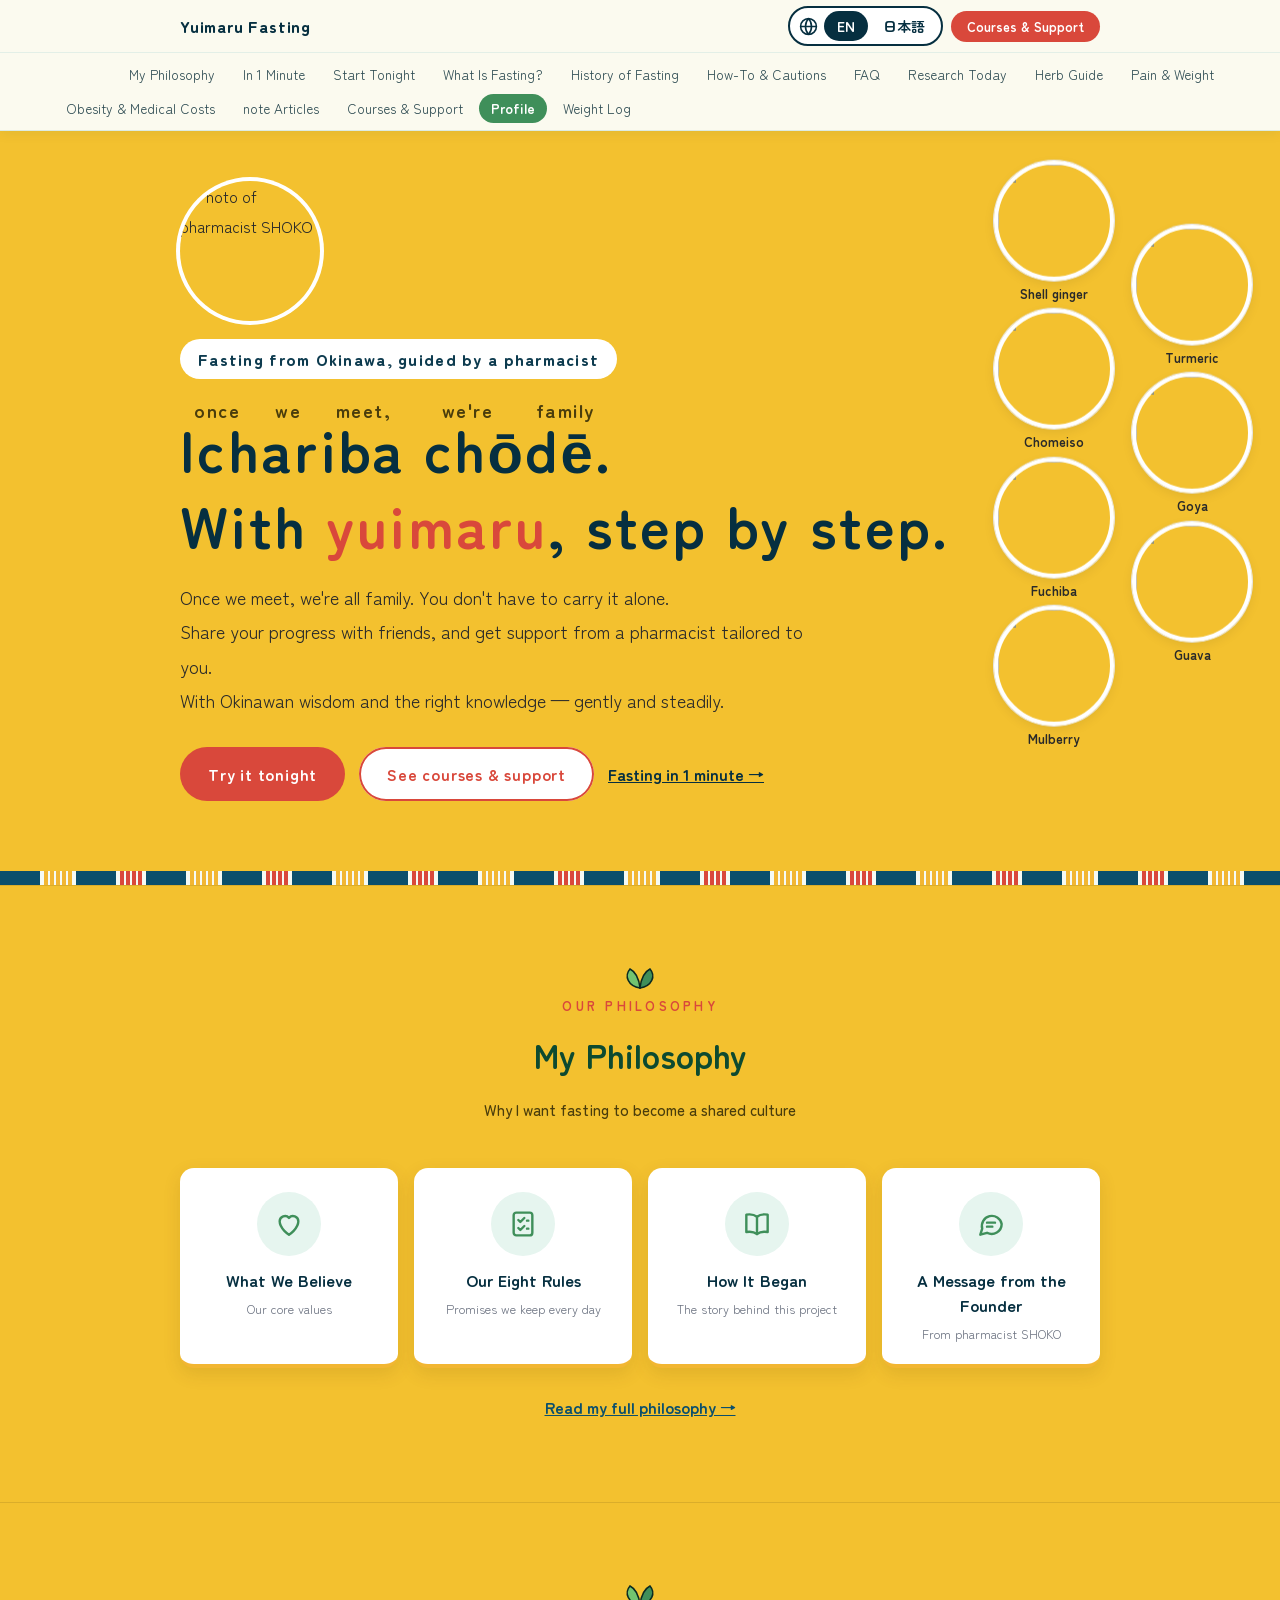
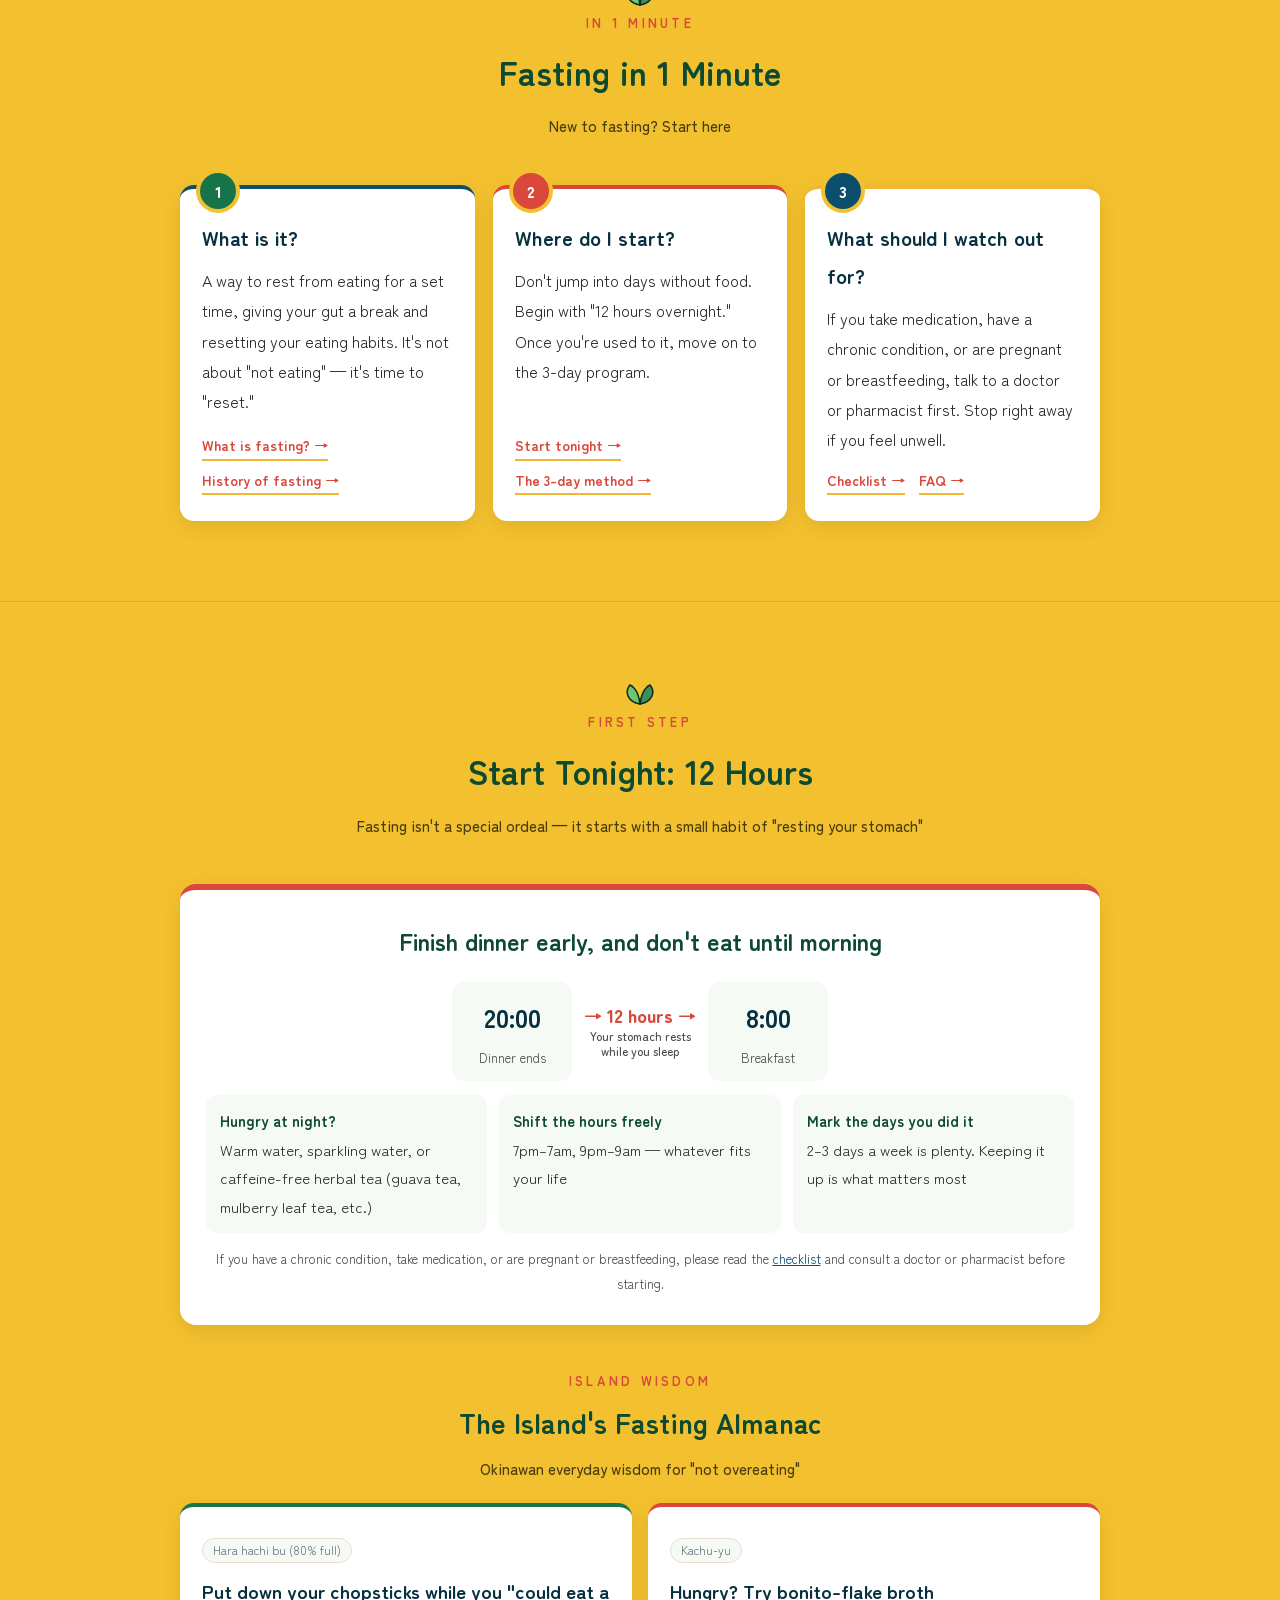
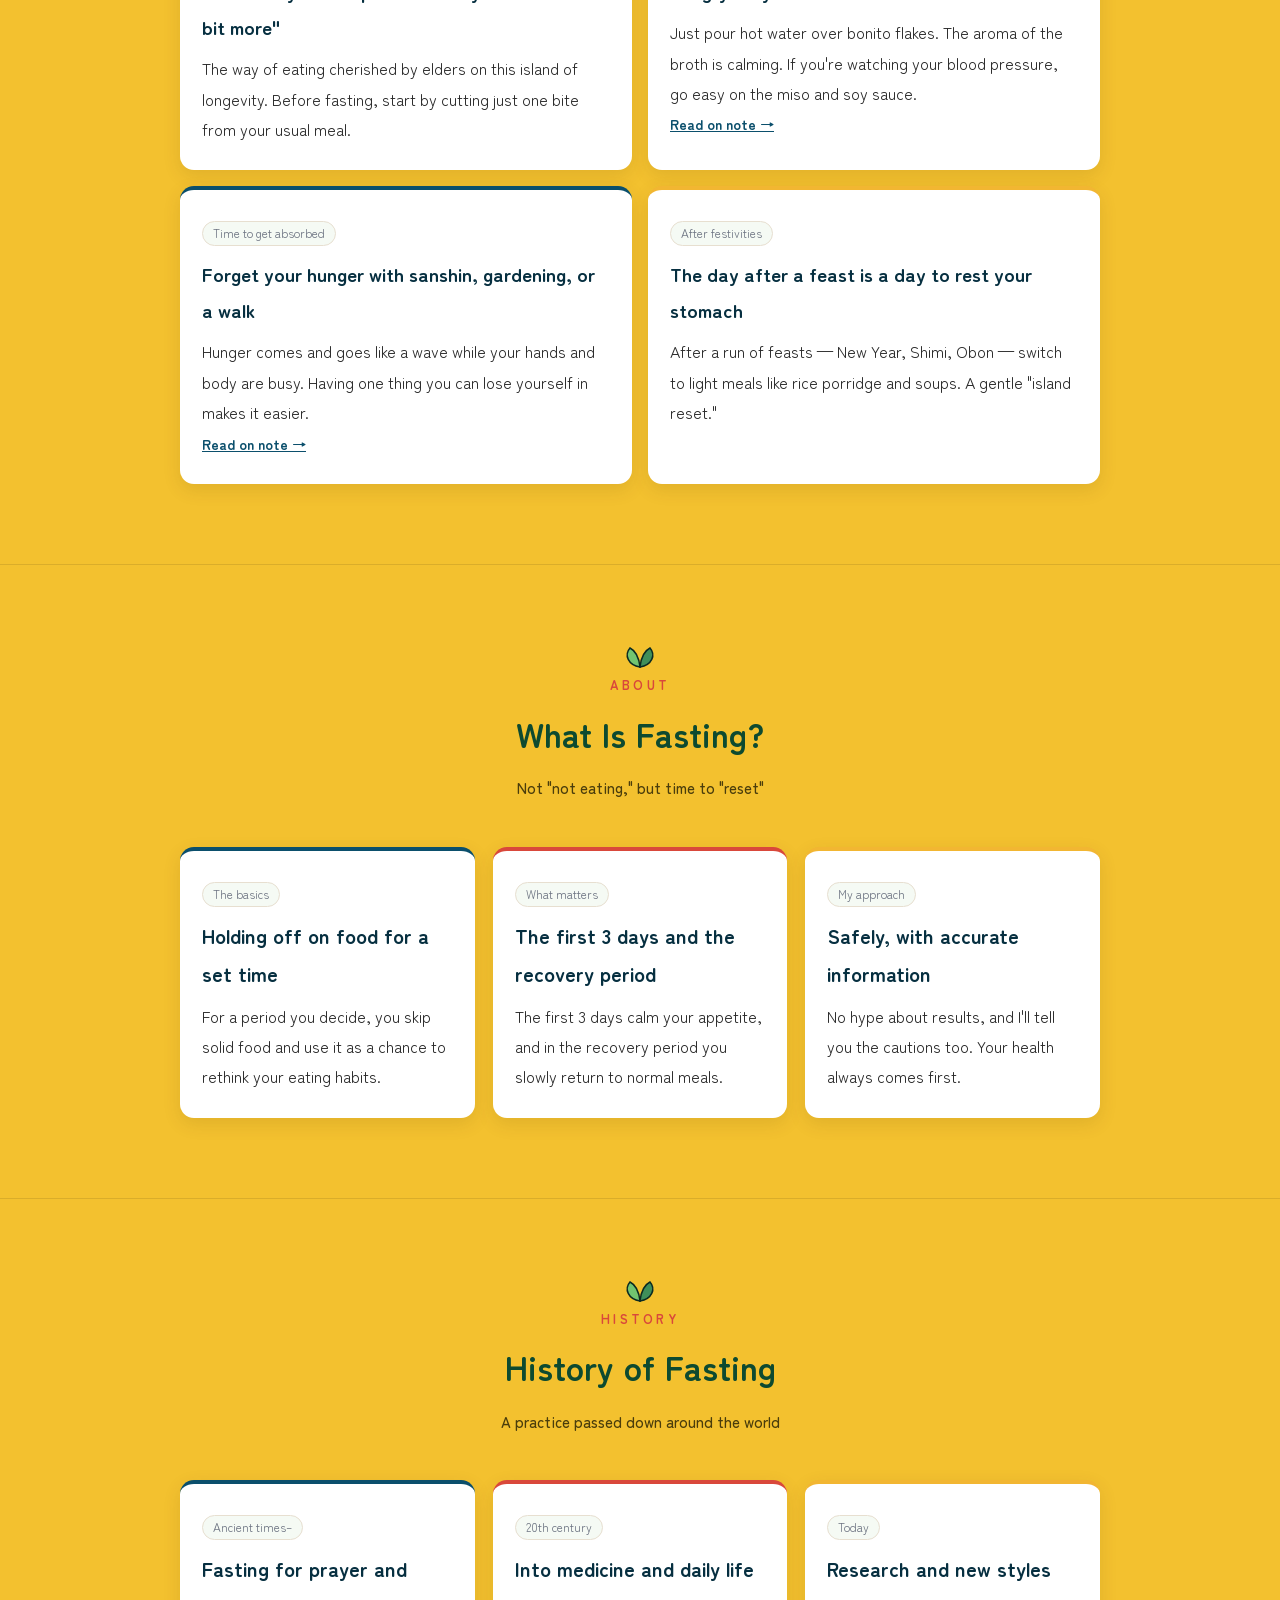
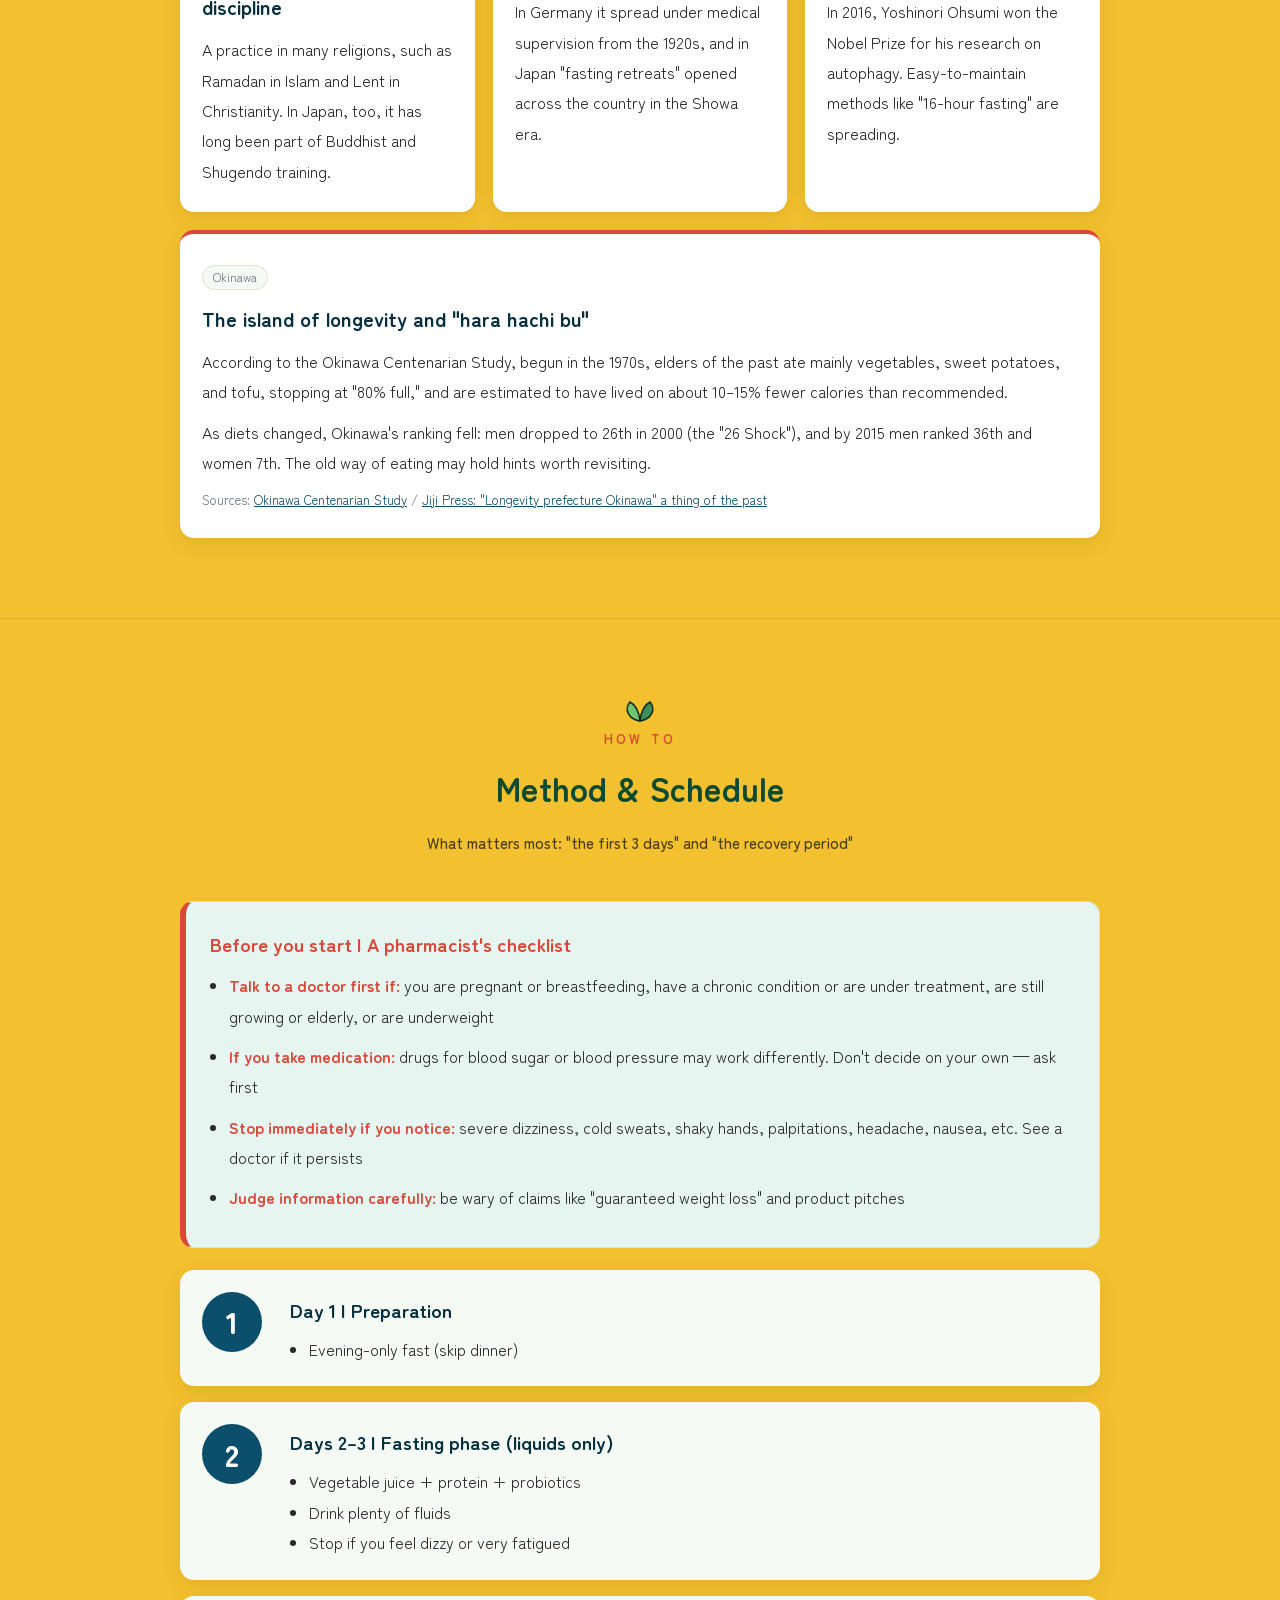
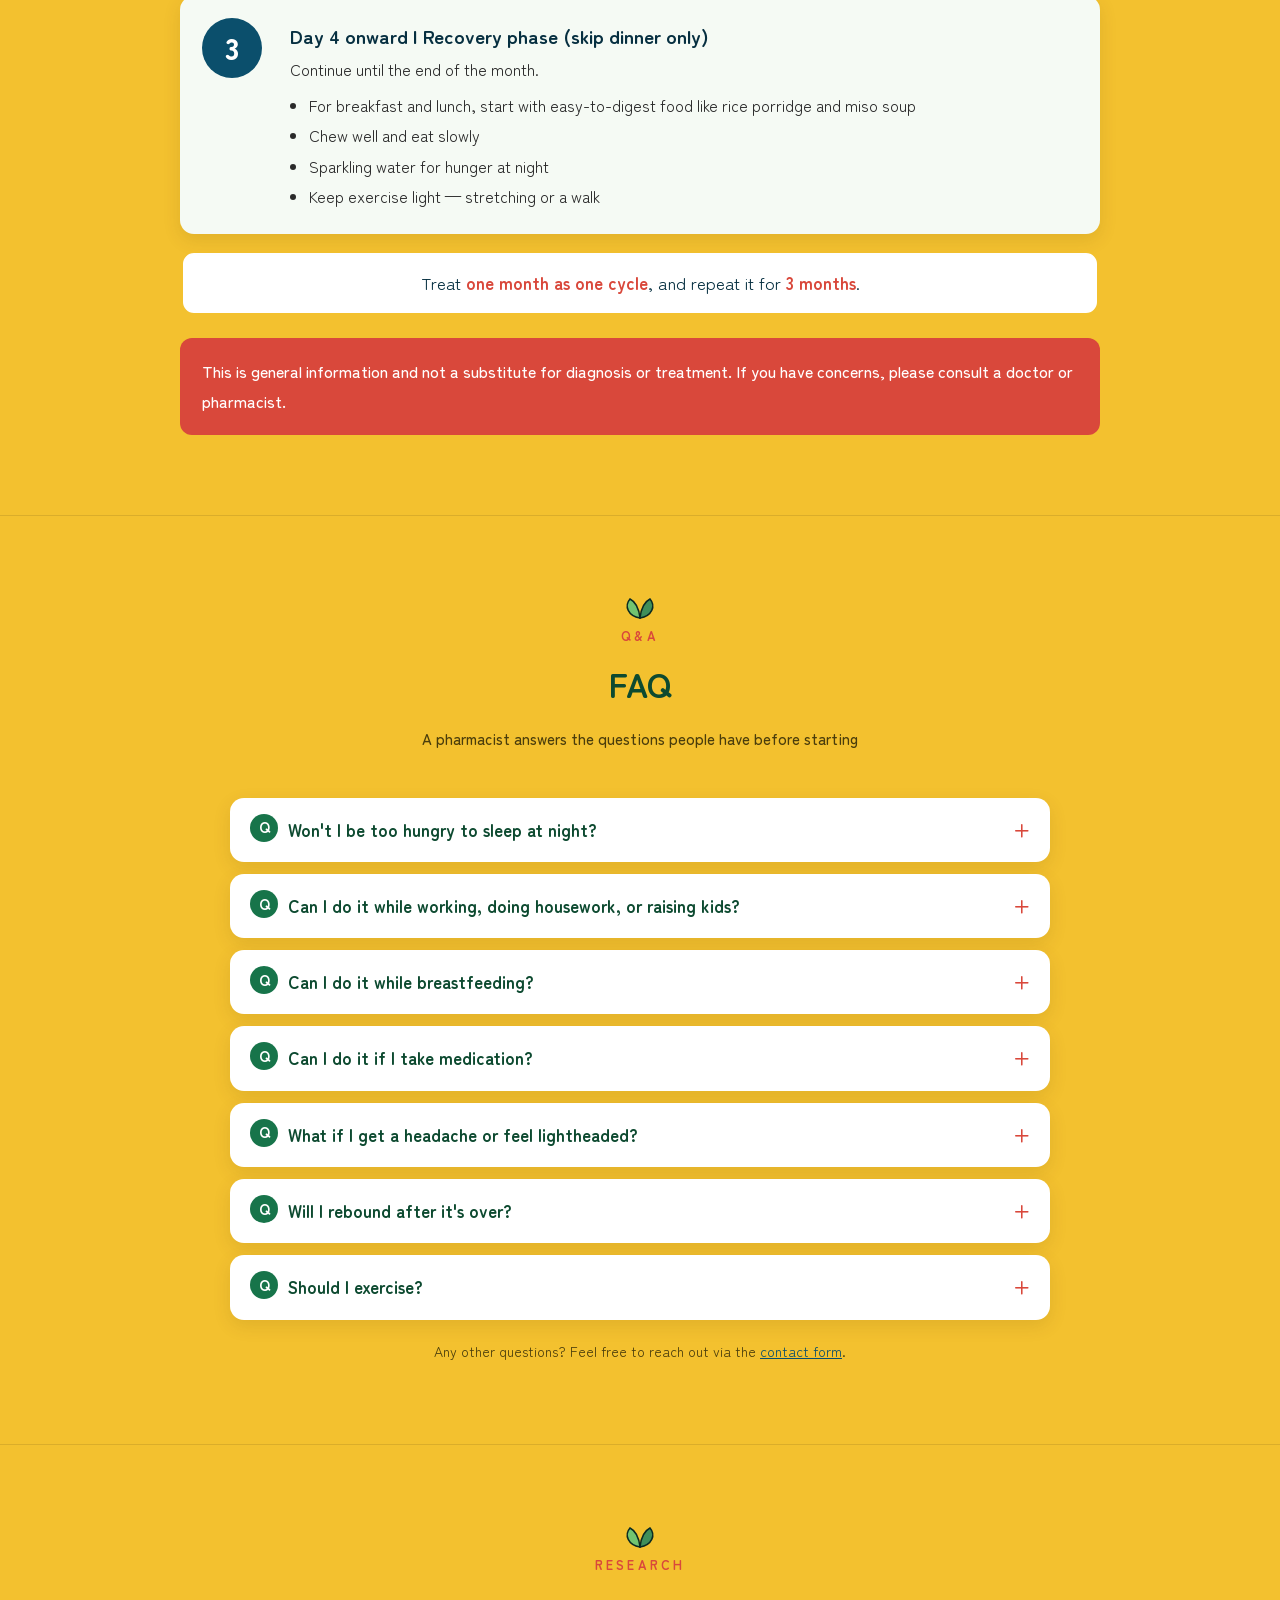
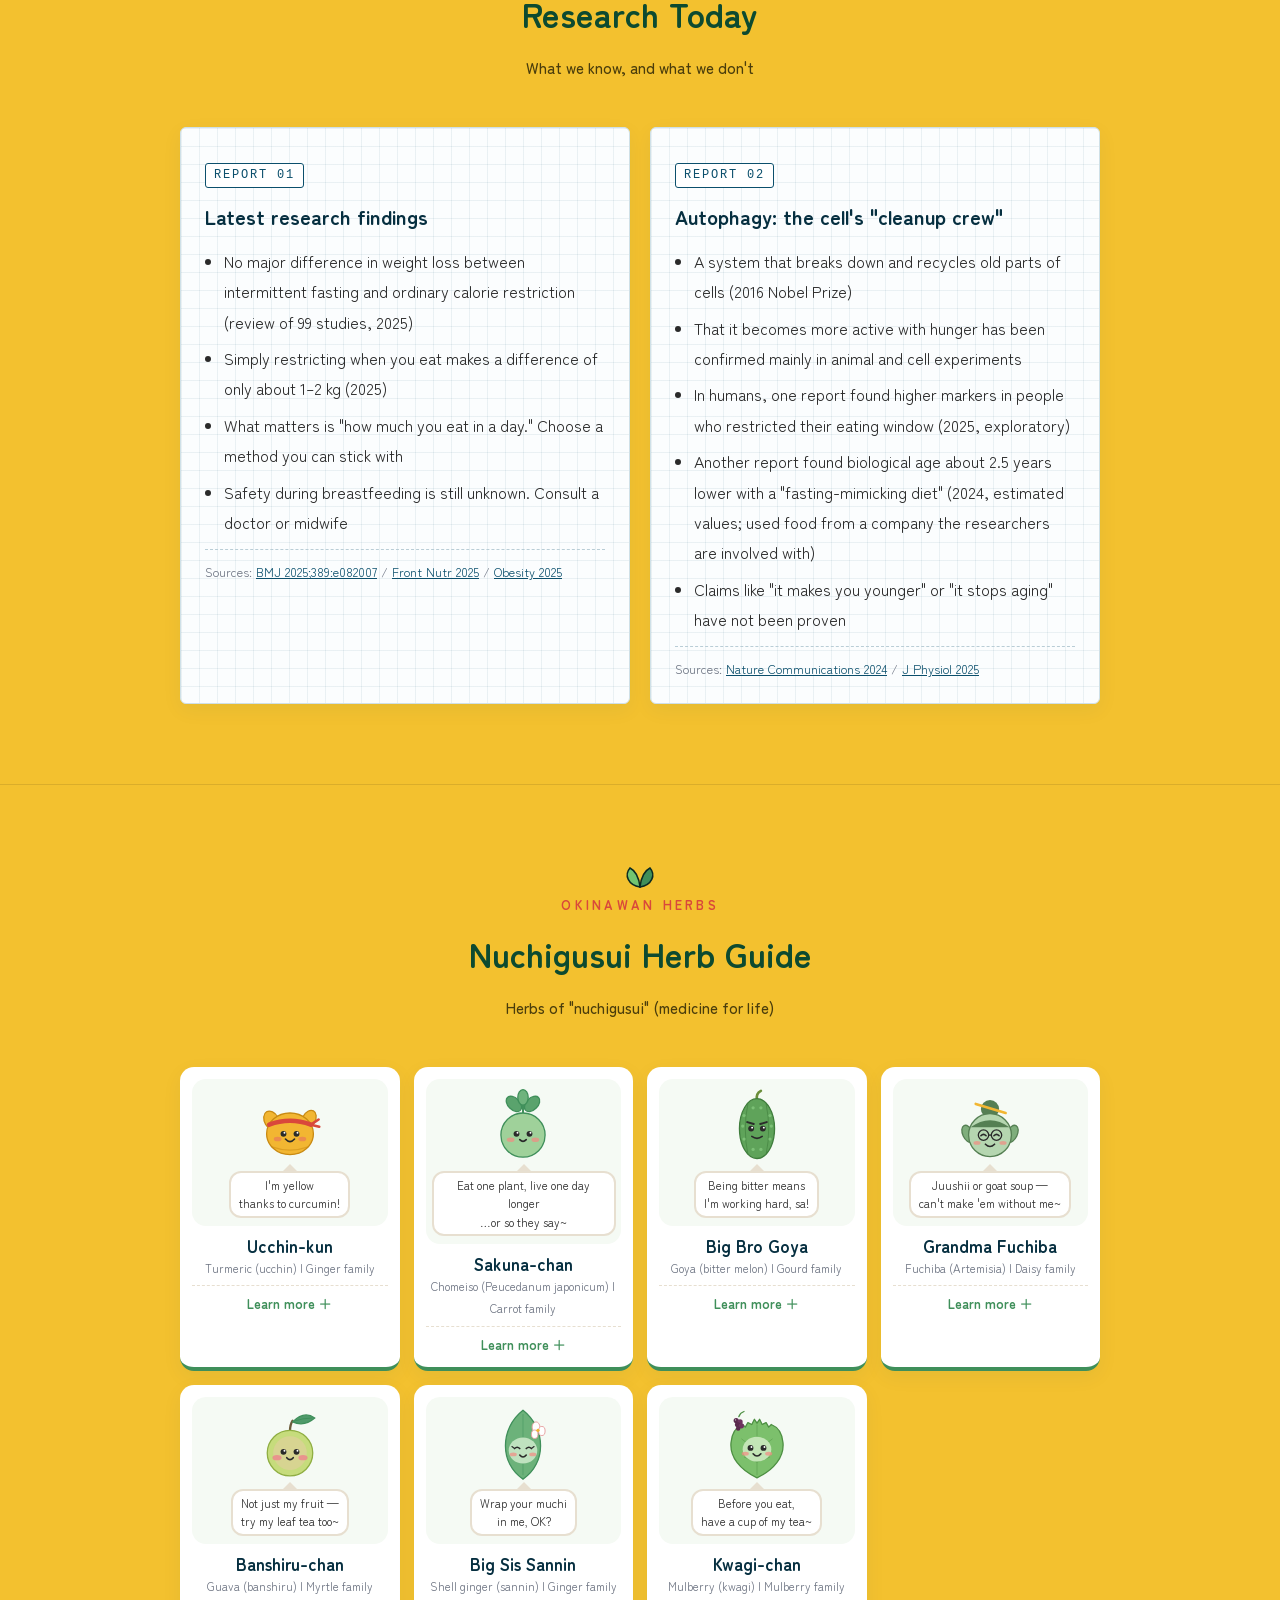
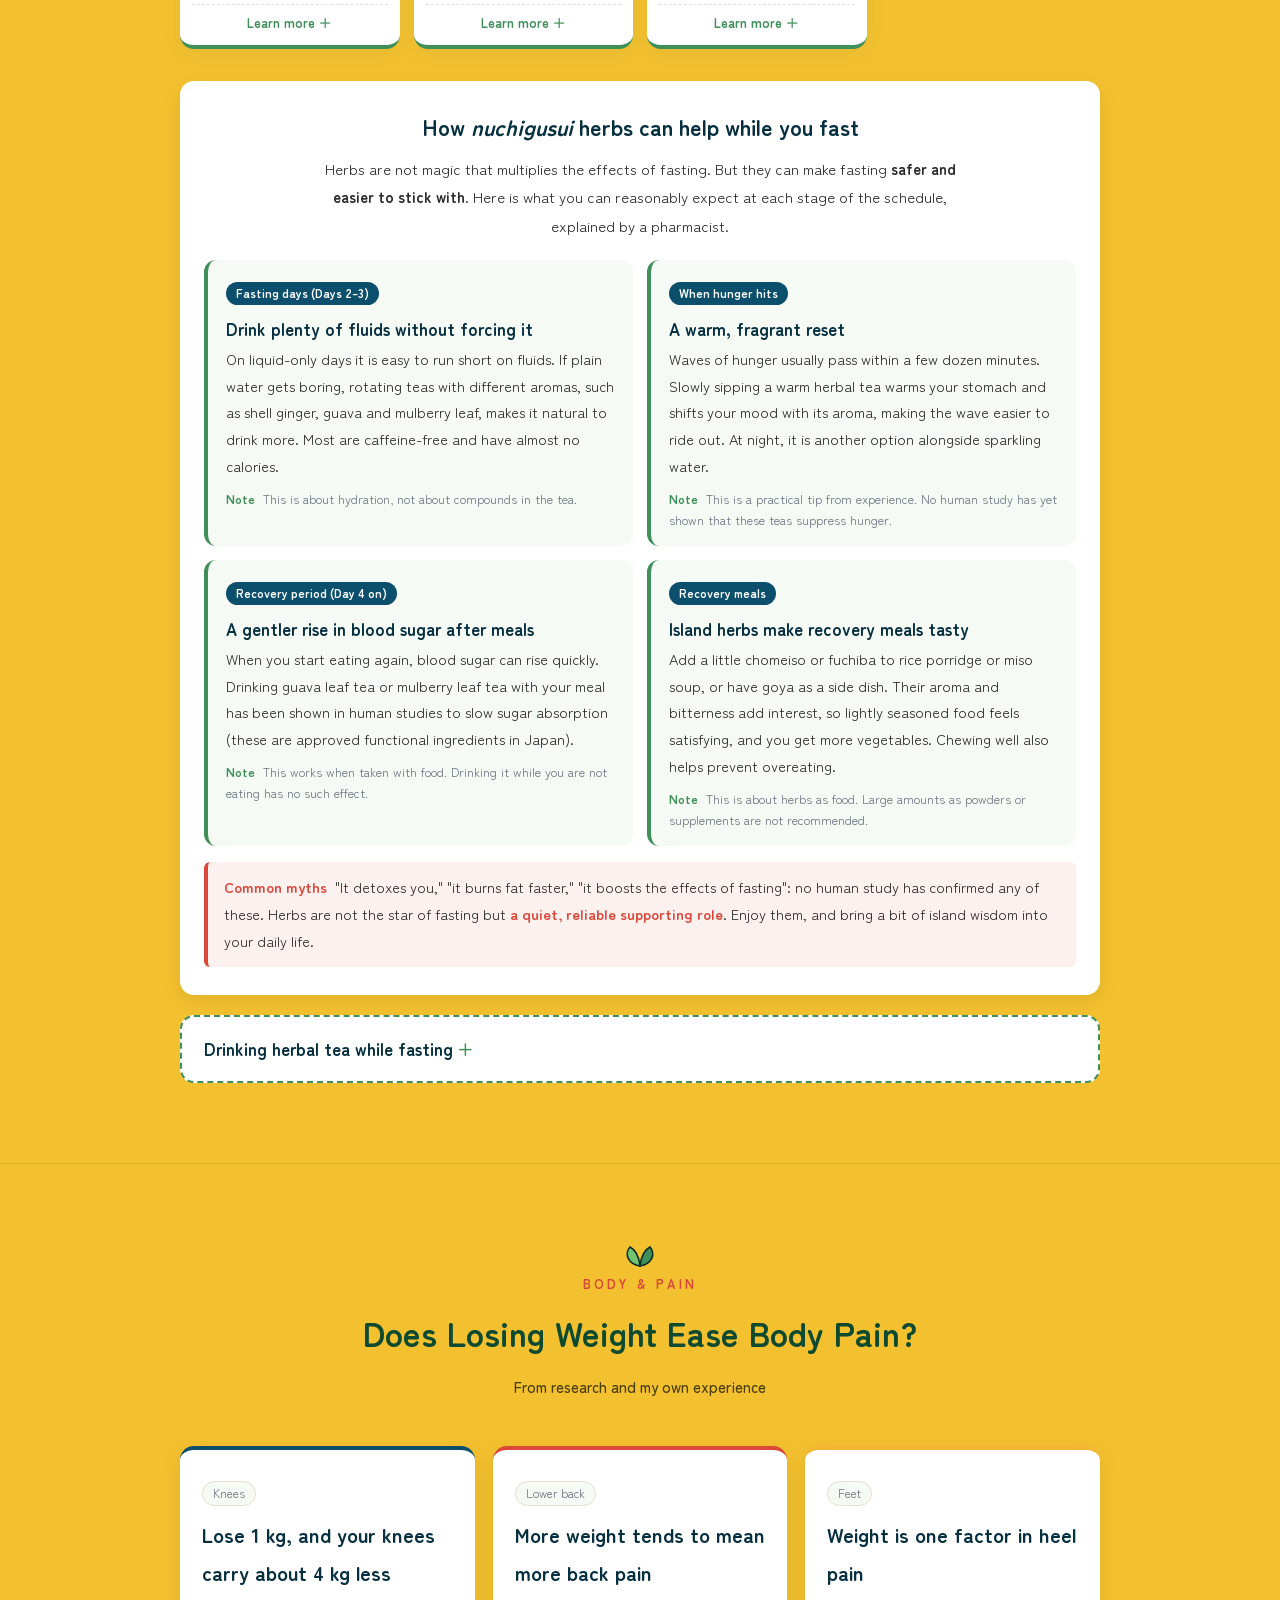
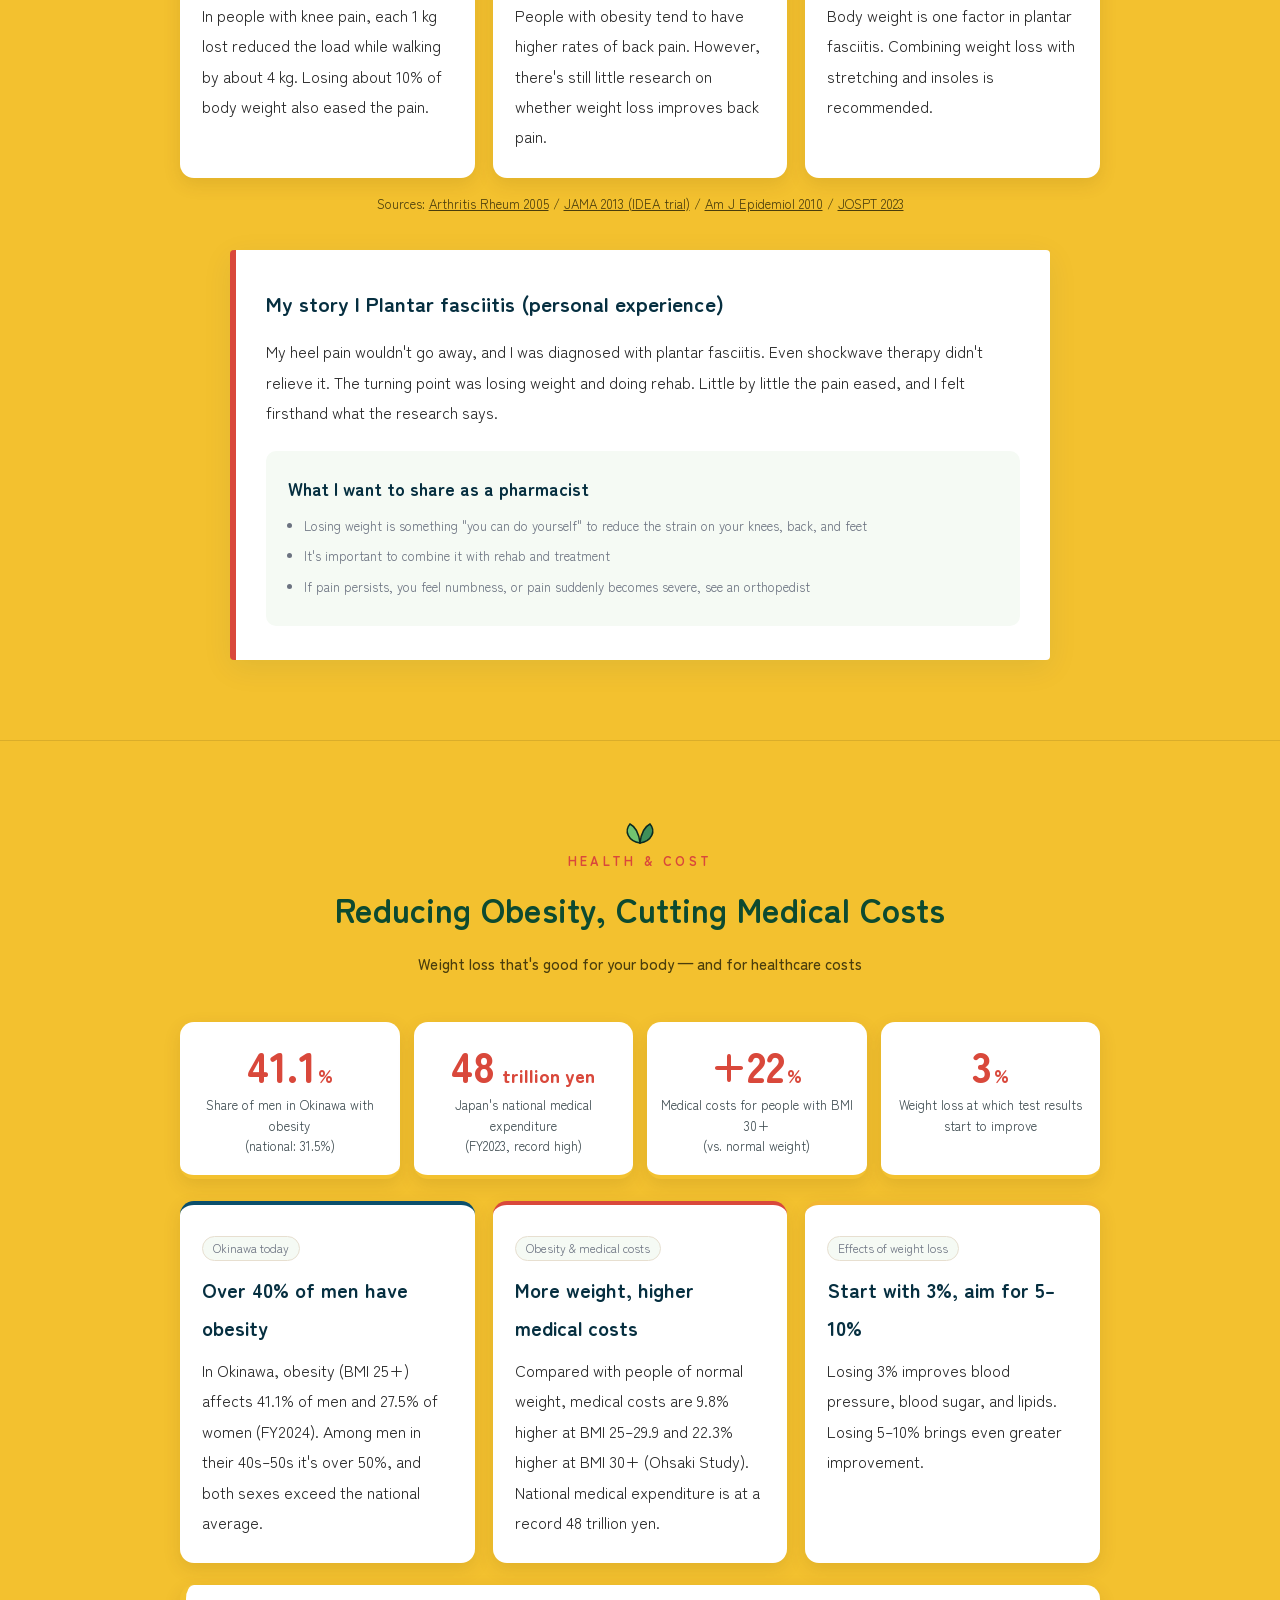
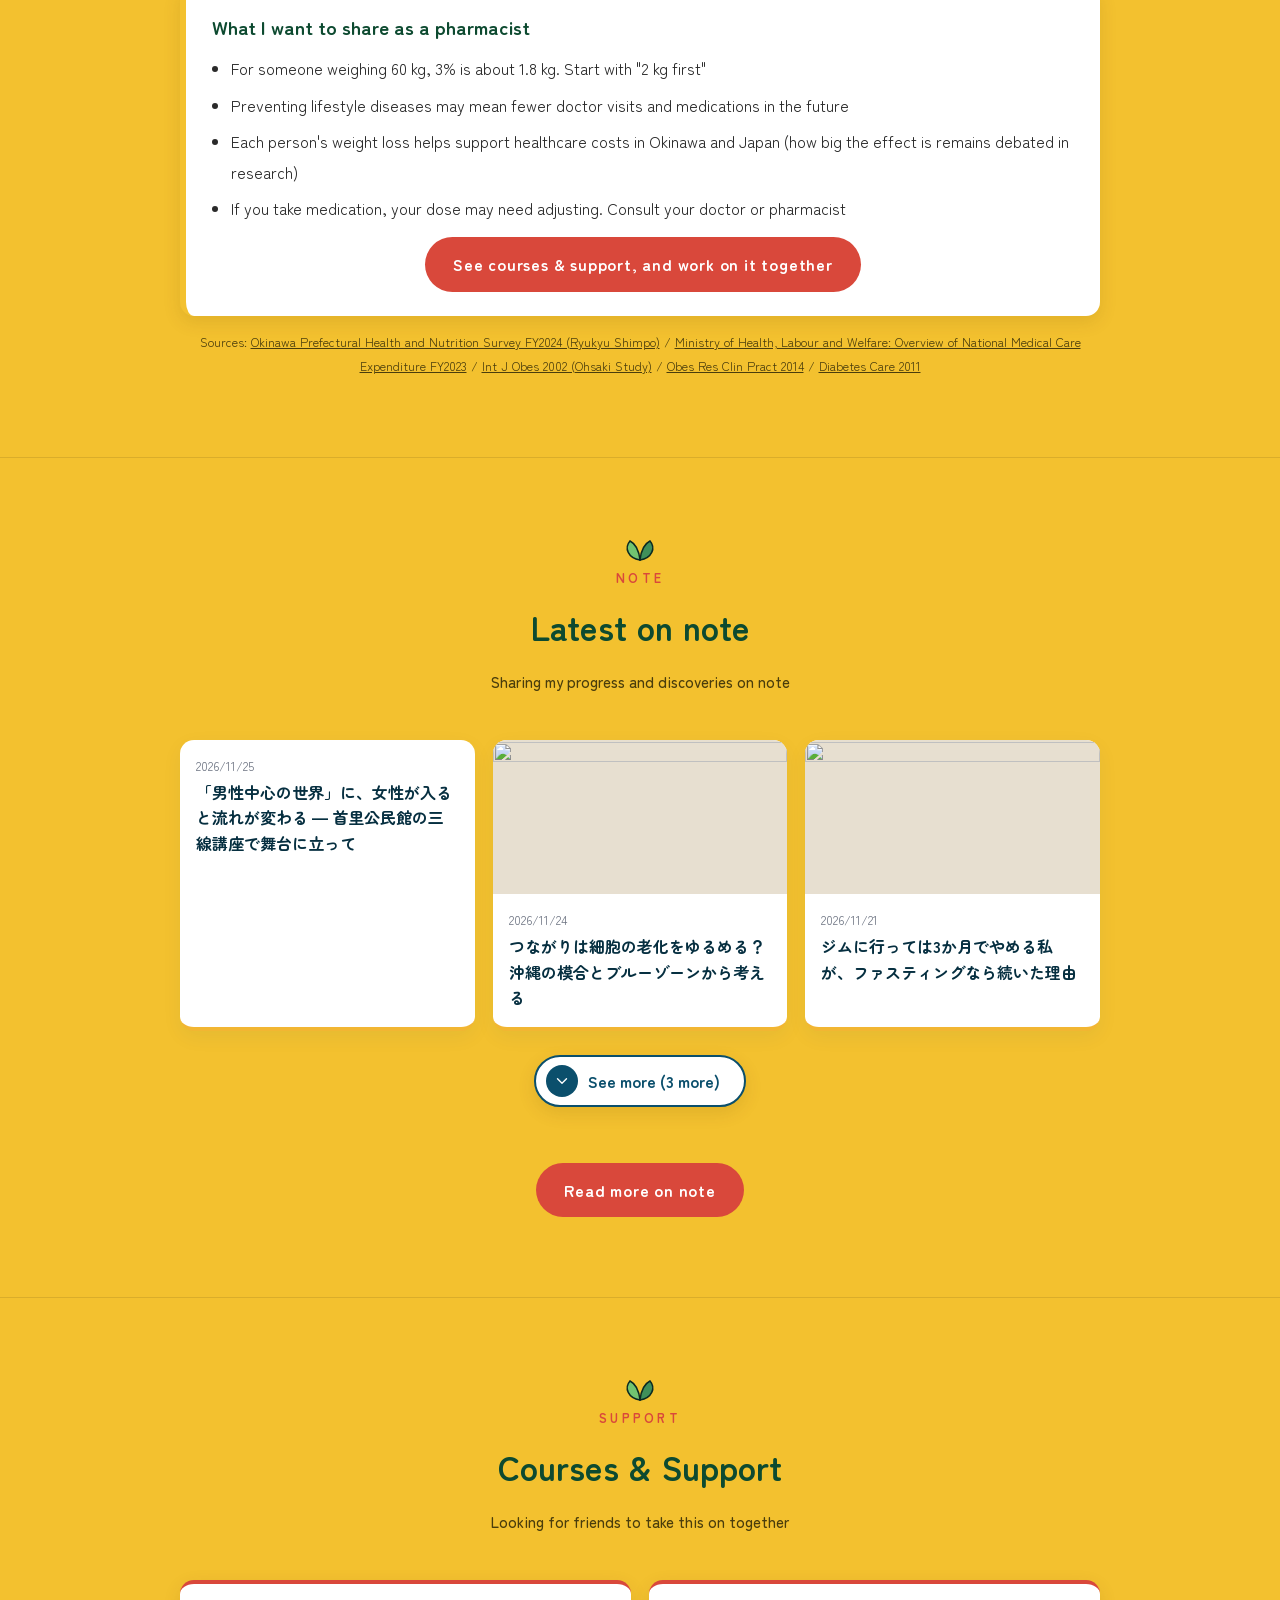
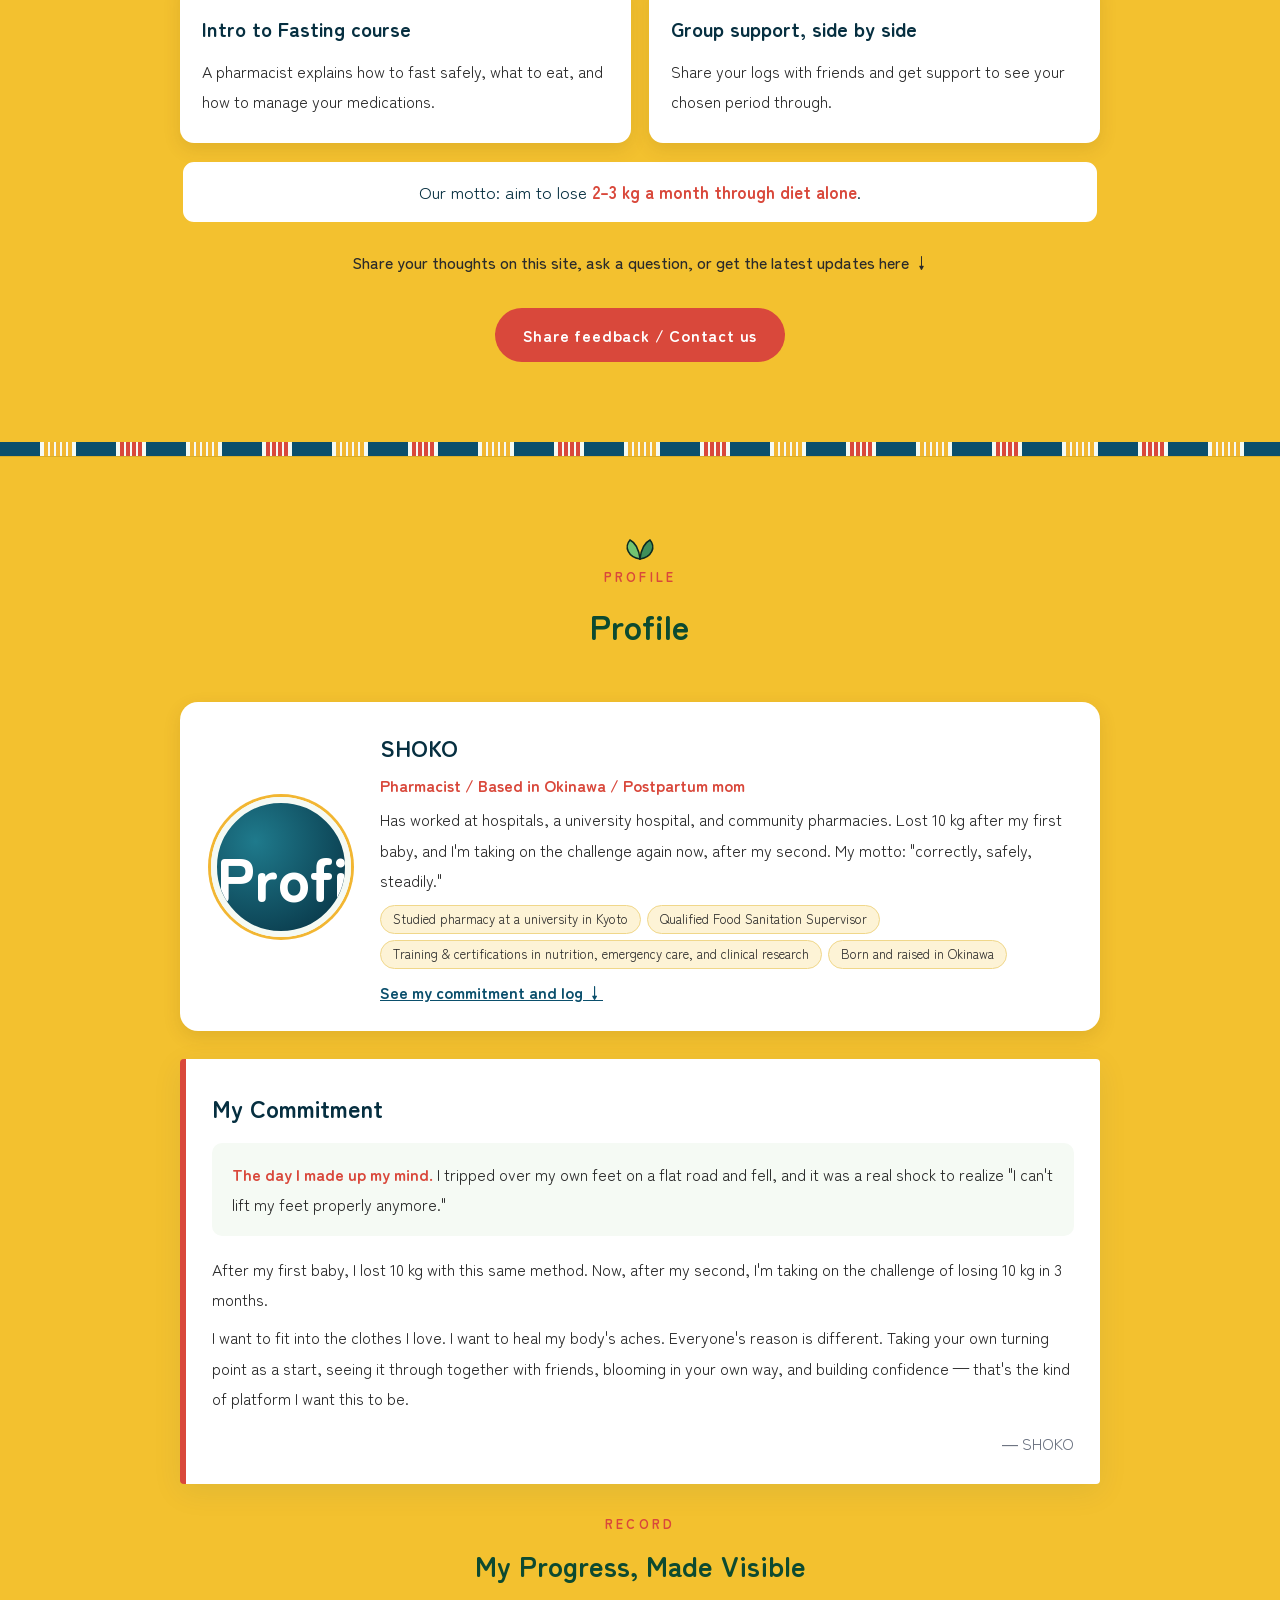
==== commit 5f4bf4fb: "薬草図鑑に「断食中にぬちぐすいを取り入れる効果」を追加 ファスティング期・空腹時・回復期ごとに期待できることと根拠の強さを示し、よくある誤解も添える（英語版も同様）。  Co-Authored-By:" ====
--- a/en.html
+++ b/en.html
@@ -306,6 +306,20 @@
   .herb-card dd{font-size:14.5px;line-height:1.8}
   .memo{margin-top:14px;background:#fdf1ef;border-left:4px solid var(--sango);border-radius:6px;padding:10px 12px;font-size:14px;line-height:1.75}
   .memo b{display:block;color:var(--sango);font-size:13px}
+  /* 断食中にぬちぐすいを取り入れる効果 */
+  .herb-effect{margin-top:32px;background:#fff;border-radius:14px;padding:28px 24px;box-shadow:0 6px 18px rgba(90,60,0,.12)}
+  .herb-effect>h3{font-size:clamp(19px,3vw,22px);color:var(--umi-deep);text-align:center;line-height:1.6}
+  .herb-effect>.lead{max-width:660px;margin:10px auto 20px;font-size:15px;text-align:center}
+  .he-grid{display:grid;grid-template-columns:1fr 1fr;gap:14px}
+  @media(max-width:640px){.he-grid{grid-template-columns:1fr}.herb-effect>.lead{text-align:left}}
+  .he-item{background:var(--suna);border-radius:12px;padding:16px 18px;border-left:4px solid var(--kusa)}
+  .he-item .when{display:inline-block;font-size:12px;font-weight:700;color:#fff;background:var(--umi);border-radius:999px;padding:0 10px;line-height:1.9}
+  .he-item h4{font-size:17px;color:var(--umi-deep);margin:8px 0 4px;line-height:1.6}
+  .he-item p{font-size:14.5px;line-height:1.85}
+  .he-item .ev{margin-top:8px;font-size:12.5px;color:var(--hai);line-height:1.7}
+  .he-item .ev b{color:var(--kusa)}
+  .he-myth{margin-top:16px;background:#fdf1ef;border-left:4px solid var(--sango);border-radius:6px;padding:12px 16px;font-size:14.5px;line-height:1.85}
+  .he-myth b{color:var(--sango)}
   .herb-tips{margin-top:28px;background:#fff;border:2px dashed var(--kusa);border-radius:14px;padding:24px 26px}
   .herb-tips h3{color:var(--umi-deep);font-size:19px;margin-bottom:8px}
   .herb-tips ul{padding-left:1.2em}
@@ -1127,6 +1141,39 @@
 
     </div>
 
+    <!-- Benefits of nuchigusui herbs during fasting -->
+    <div class="herb-effect" id="herb-effect">
+      <h3>How <i>nuchigusui</i> herbs can help while you fast</h3>
+      <p class="lead">Herbs are not magic that multiplies the effects of fasting. But they can make fasting <b>safer and easier to stick with</b>. Here is what you can reasonably expect at each stage of the schedule, explained by a pharmacist.</p>
+      <div class="he-grid">
+        <div class="he-item">
+          <span class="when">Fasting days (Days 2–3)</span>
+          <h4>Drink plenty of fluids without forcing it</h4>
+          <p>On liquid-only days it is easy to run short on fluids. If plain water gets boring, rotating teas with different aromas, such as shell ginger, guava and mulberry leaf, makes it natural to drink more. Most are caffeine-free and have almost no calories.</p>
+          <p class="ev"><b>Note</b>&nbsp; This is about hydration, not about compounds in the tea.</p>
+        </div>
+        <div class="he-item">
+          <span class="when">When hunger hits</span>
+          <h4>A warm, fragrant reset</h4>
+          <p>Waves of hunger usually pass within a few dozen minutes. Slowly sipping a warm herbal tea warms your stomach and shifts your mood with its aroma, making the wave easier to ride out. At night, it is another option alongside sparkling water.</p>
+          <p class="ev"><b>Note</b>&nbsp; This is a practical tip from experience. No human study has yet shown that these teas suppress hunger.</p>
+        </div>
+        <div class="he-item">
+          <span class="when">Recovery period (Day 4 on)</span>
+          <h4>A gentler rise in blood sugar after meals</h4>
+          <p>When you start eating again, blood sugar can rise quickly. Drinking guava leaf tea or mulberry leaf tea with your meal has been shown in human studies to slow sugar absorption (these are approved functional ingredients in Japan).</p>
+          <p class="ev"><b>Note</b>&nbsp; This works when taken with food. Drinking it while you are not eating has no such effect.</p>
+        </div>
+        <div class="he-item">
+          <span class="when">Recovery meals</span>
+          <h4>Island herbs make recovery meals tasty</h4>
+          <p>Add a little chomeiso or fuchiba to rice porridge or miso soup, or have goya as a side dish. Their aroma and bitterness add interest, so lightly seasoned food feels satisfying, and you get more vegetables. Chewing well also helps prevent overeating.</p>
+          <p class="ev"><b>Note</b>&nbsp; This is about herbs as food. Large amounts as powders or supplements are not recommended.</p>
+        </div>
+      </div>
+      <p class="he-myth"><b>Common myths</b>&nbsp; "It detoxes you," "it burns fat faster," "it boosts the effects of fasting": no human study has confirmed any of these. Herbs are not the star of fasting but <b>a quiet, reliable supporting role</b>. Enjoy them, and bring a bit of island wisdom into your daily life.</p>
+    </div>
+
     <details class="herb-tips">
       <summary><h3>Drinking herbal tea while fasting</h3></summary>
       <ul>
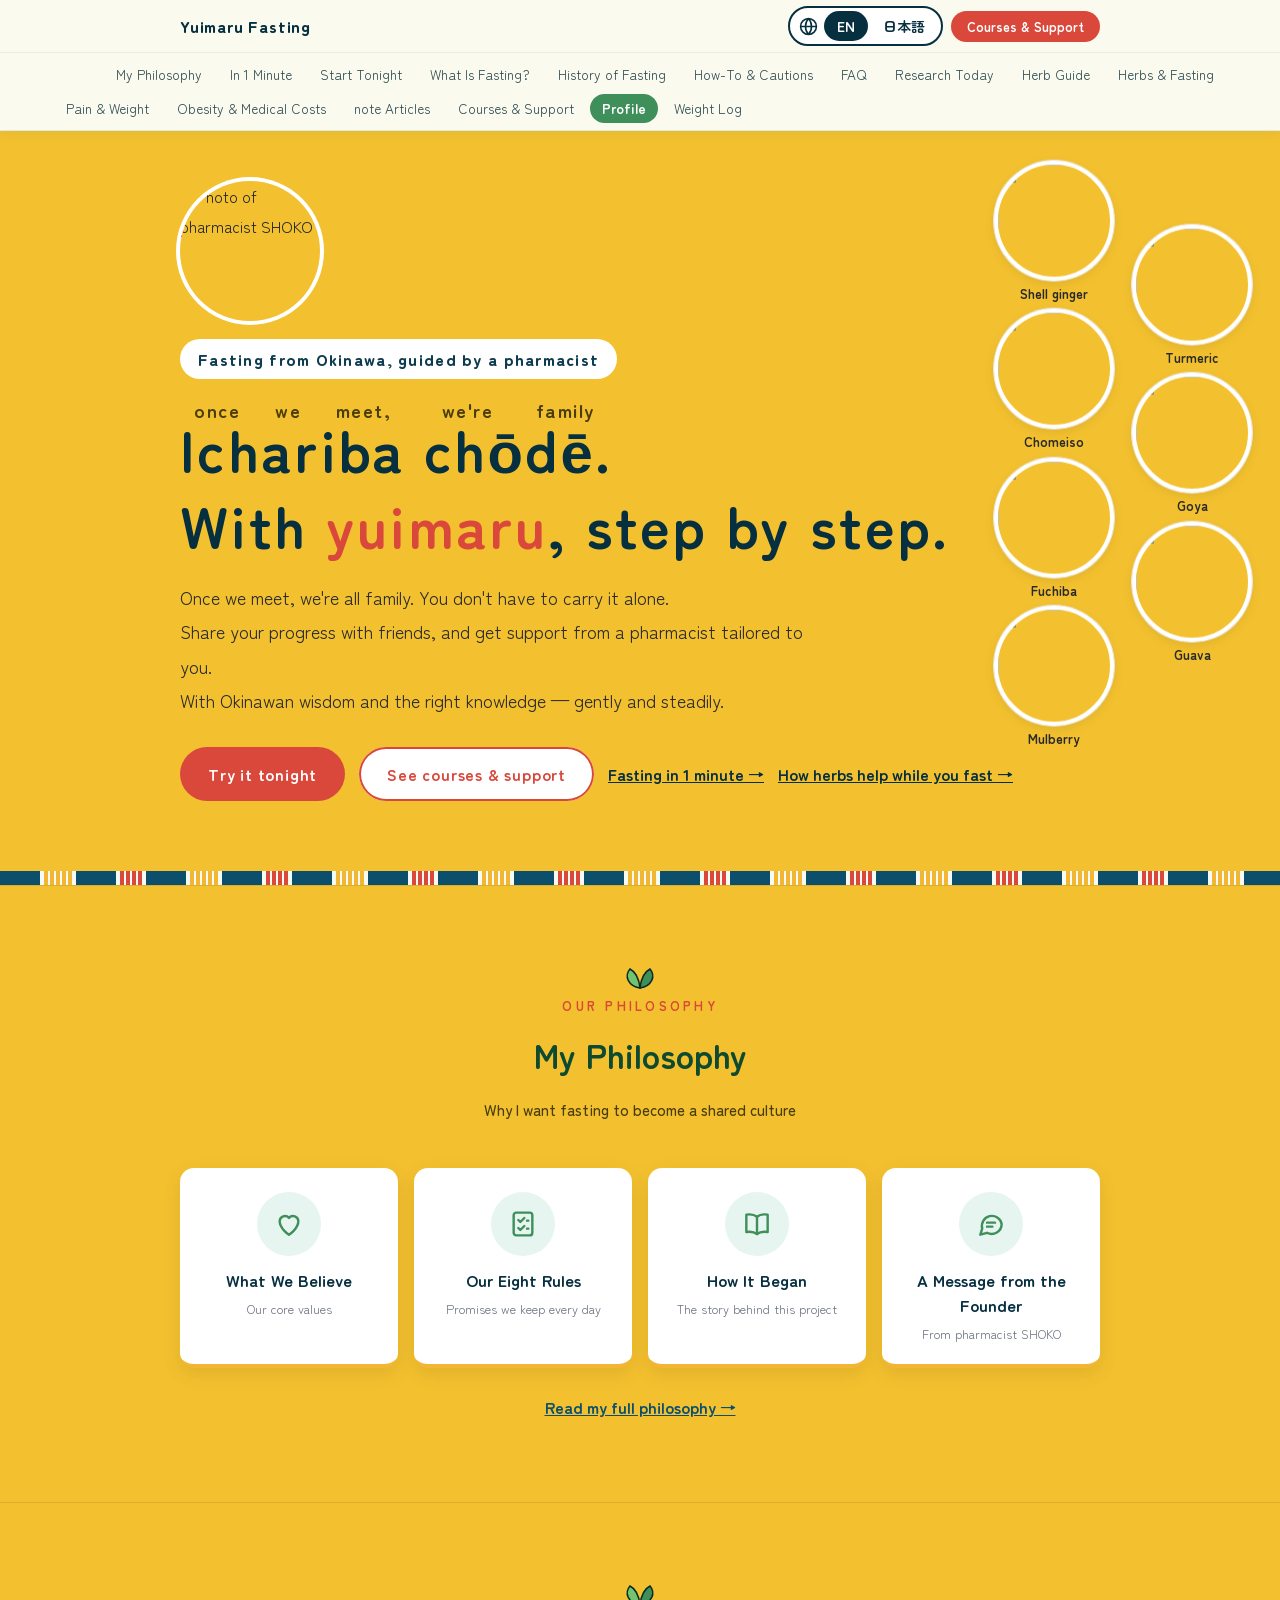
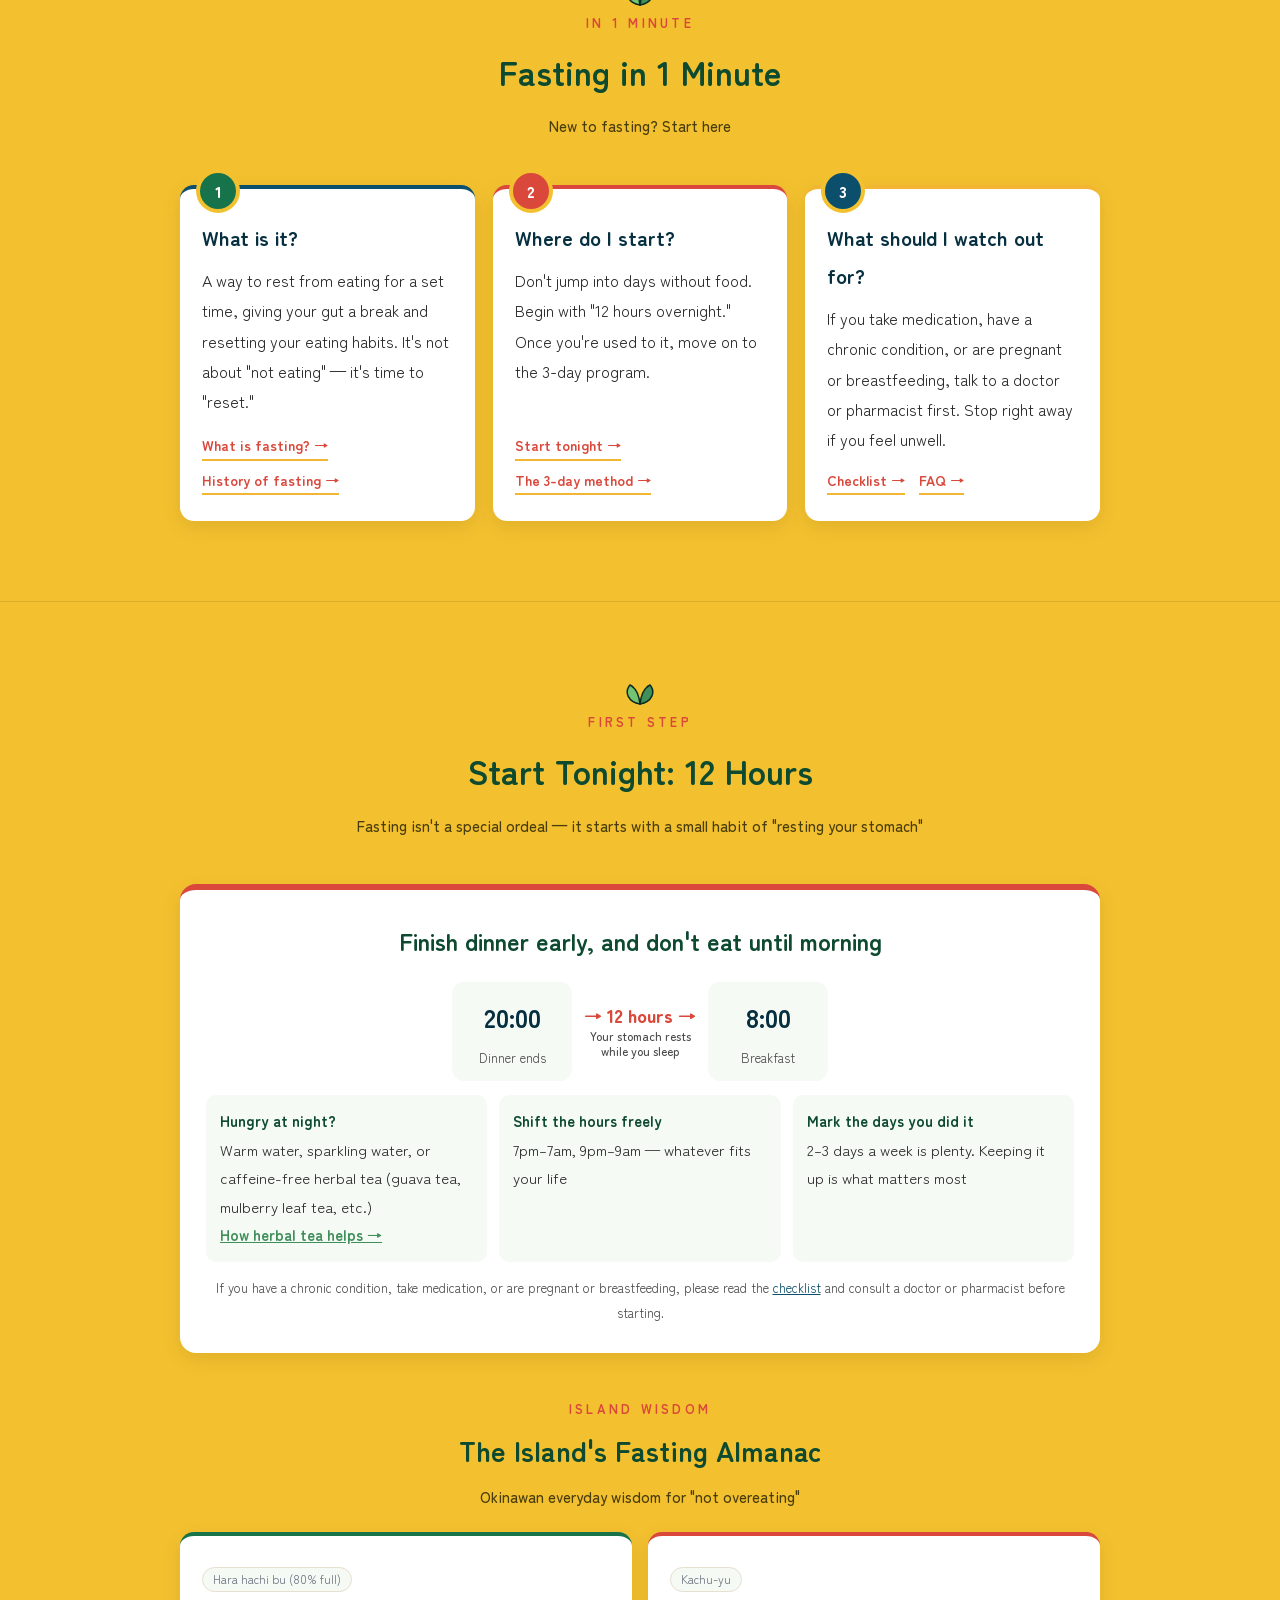
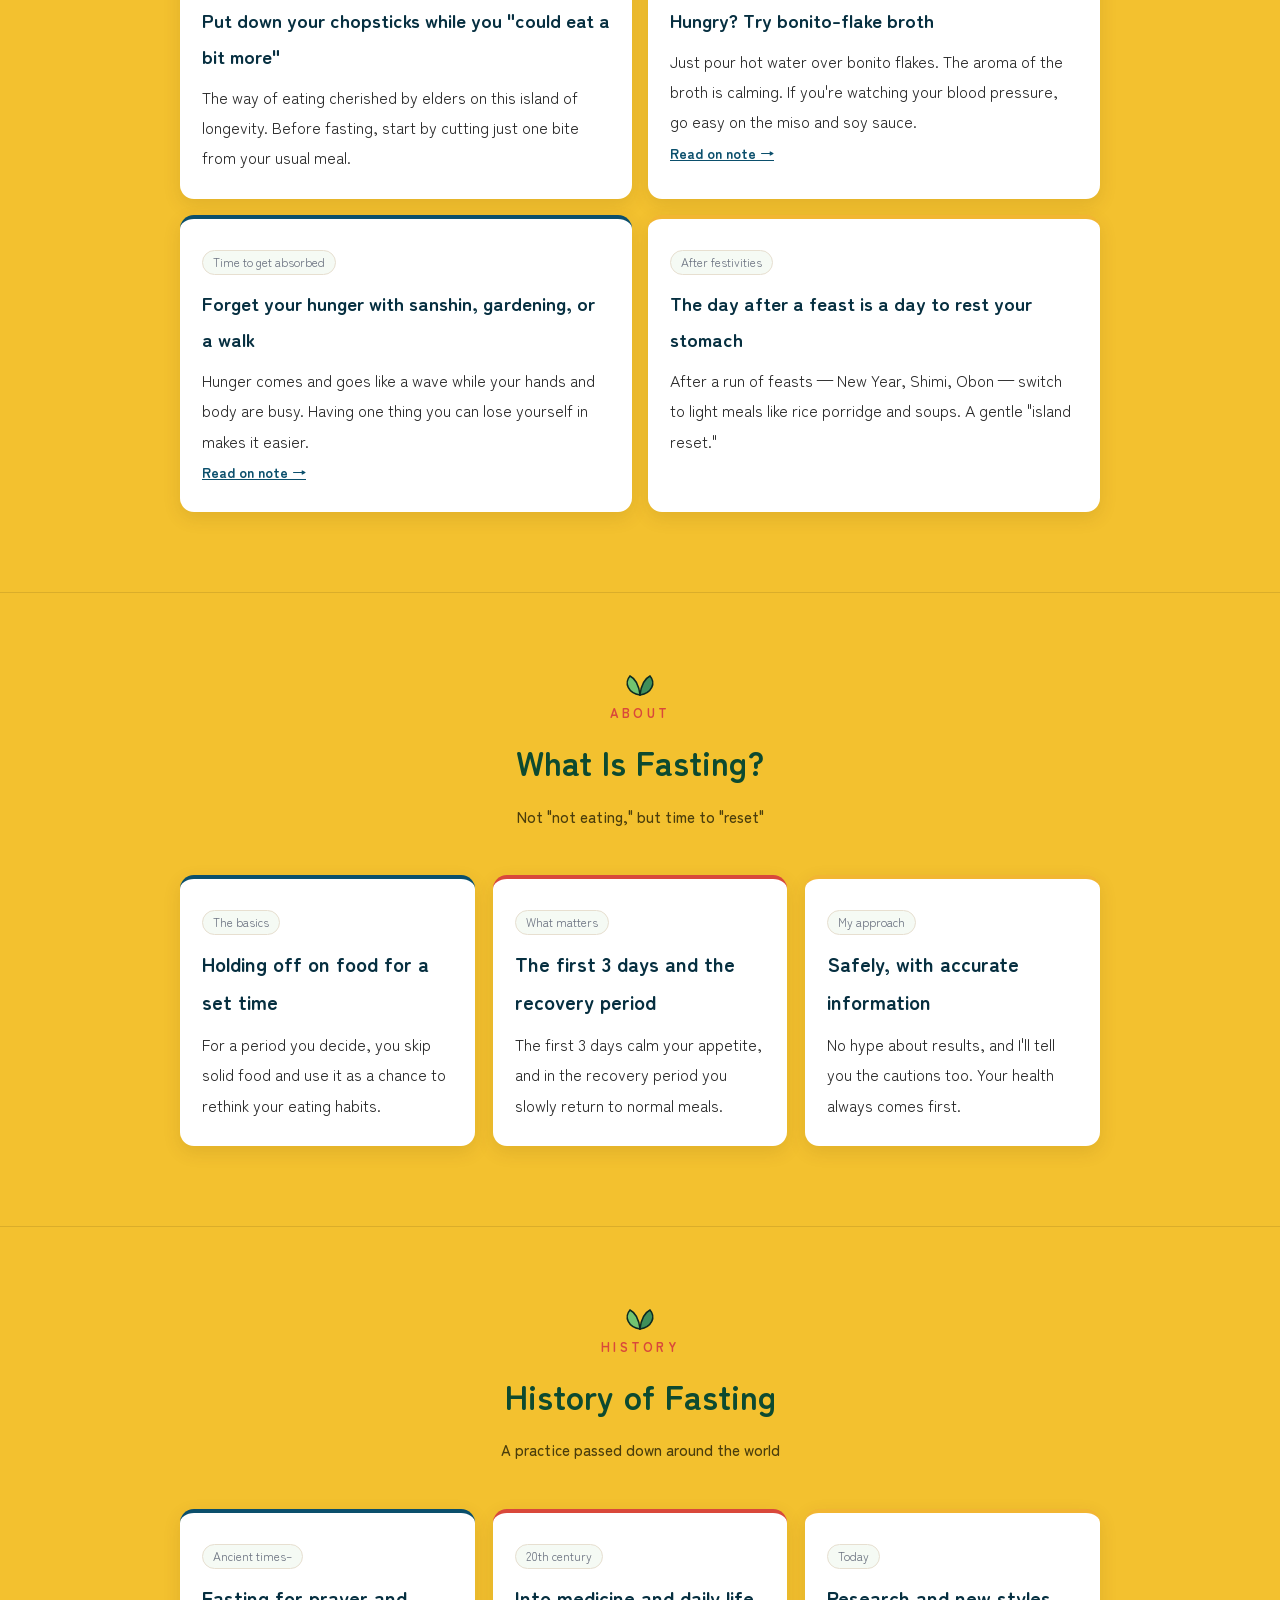
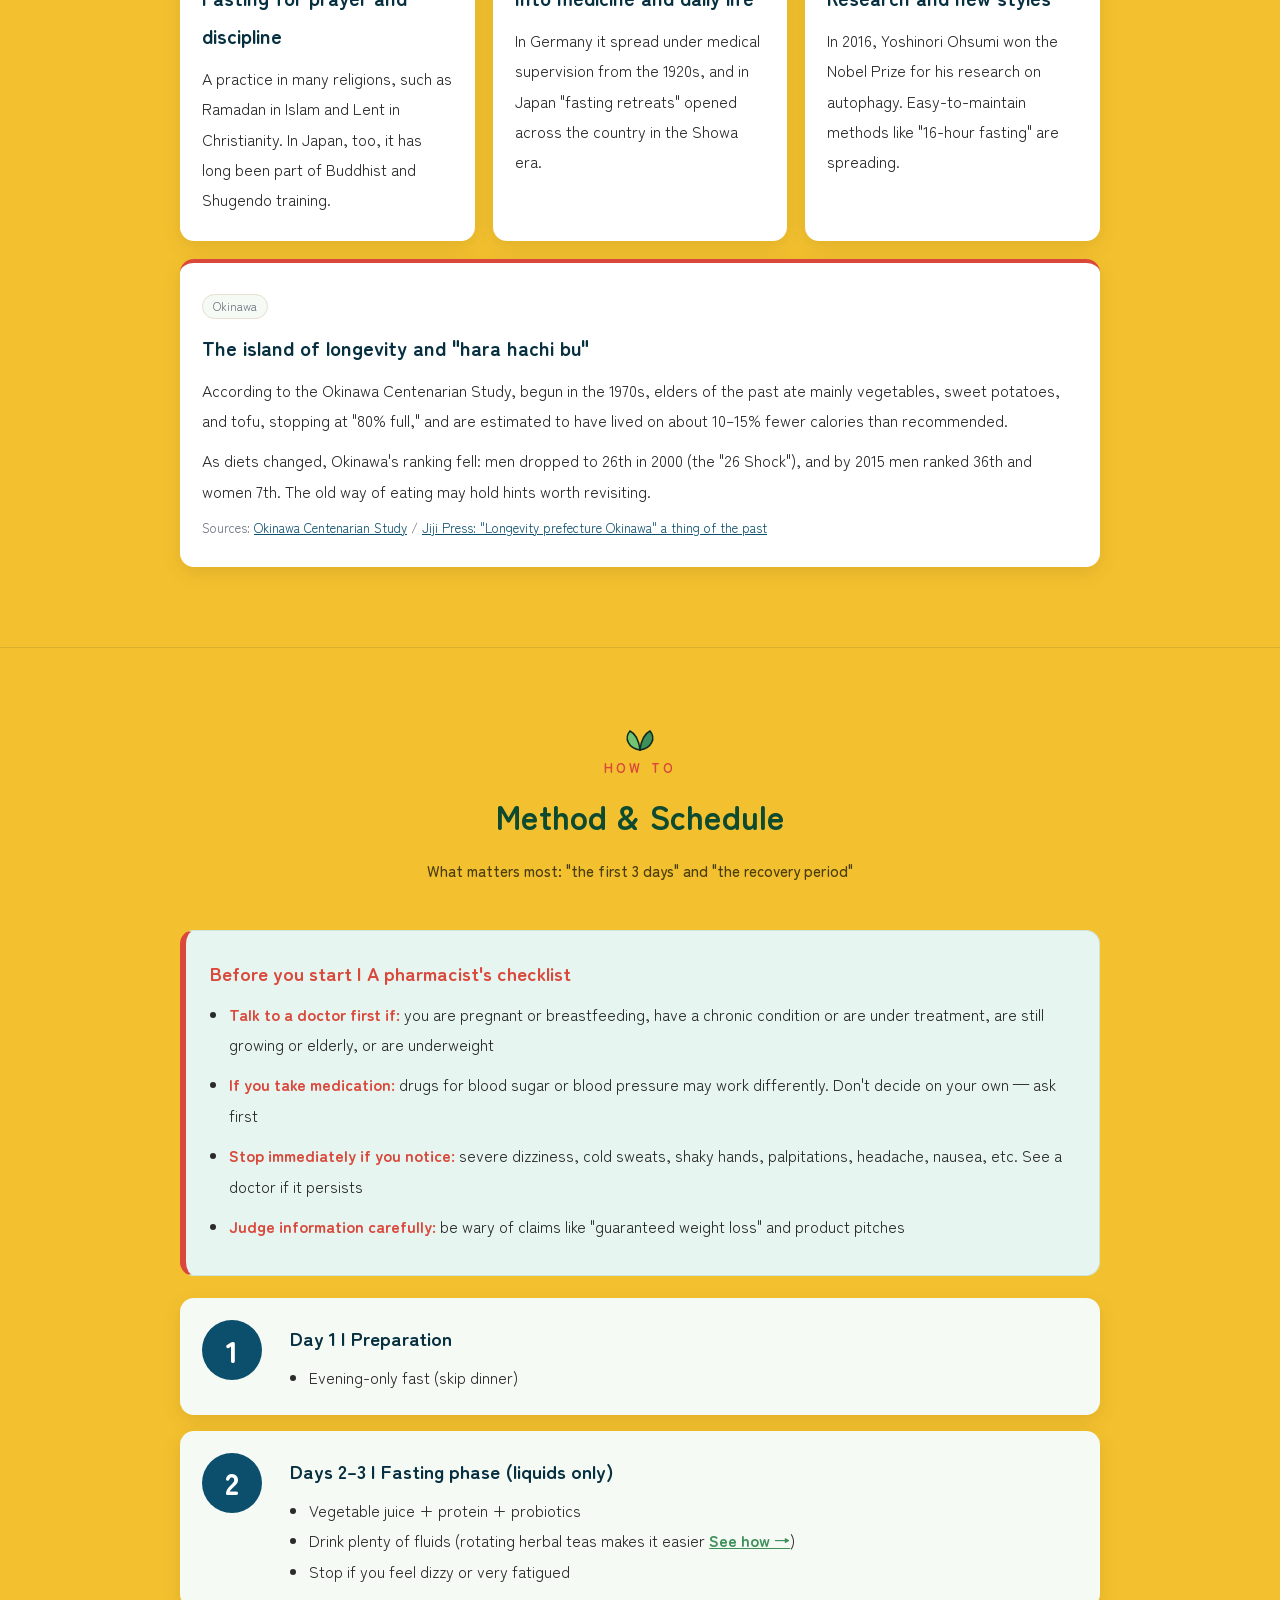
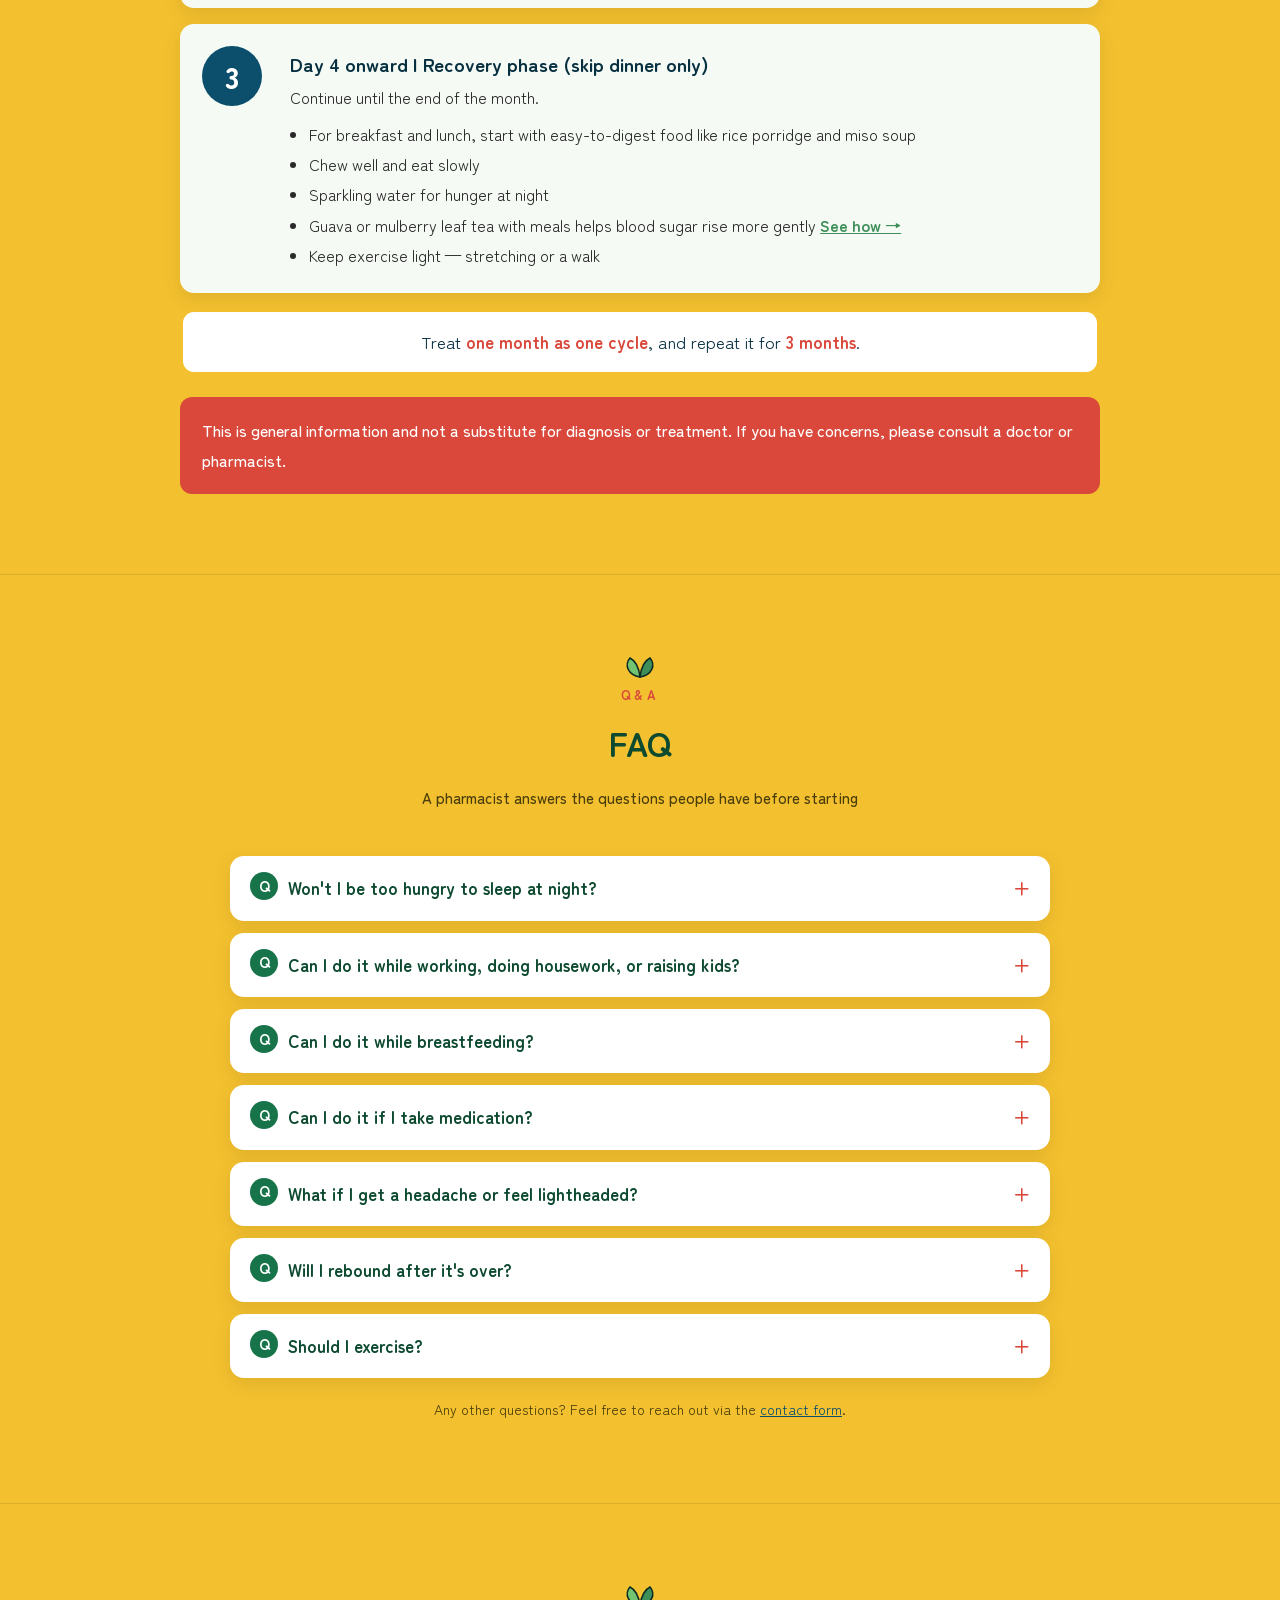
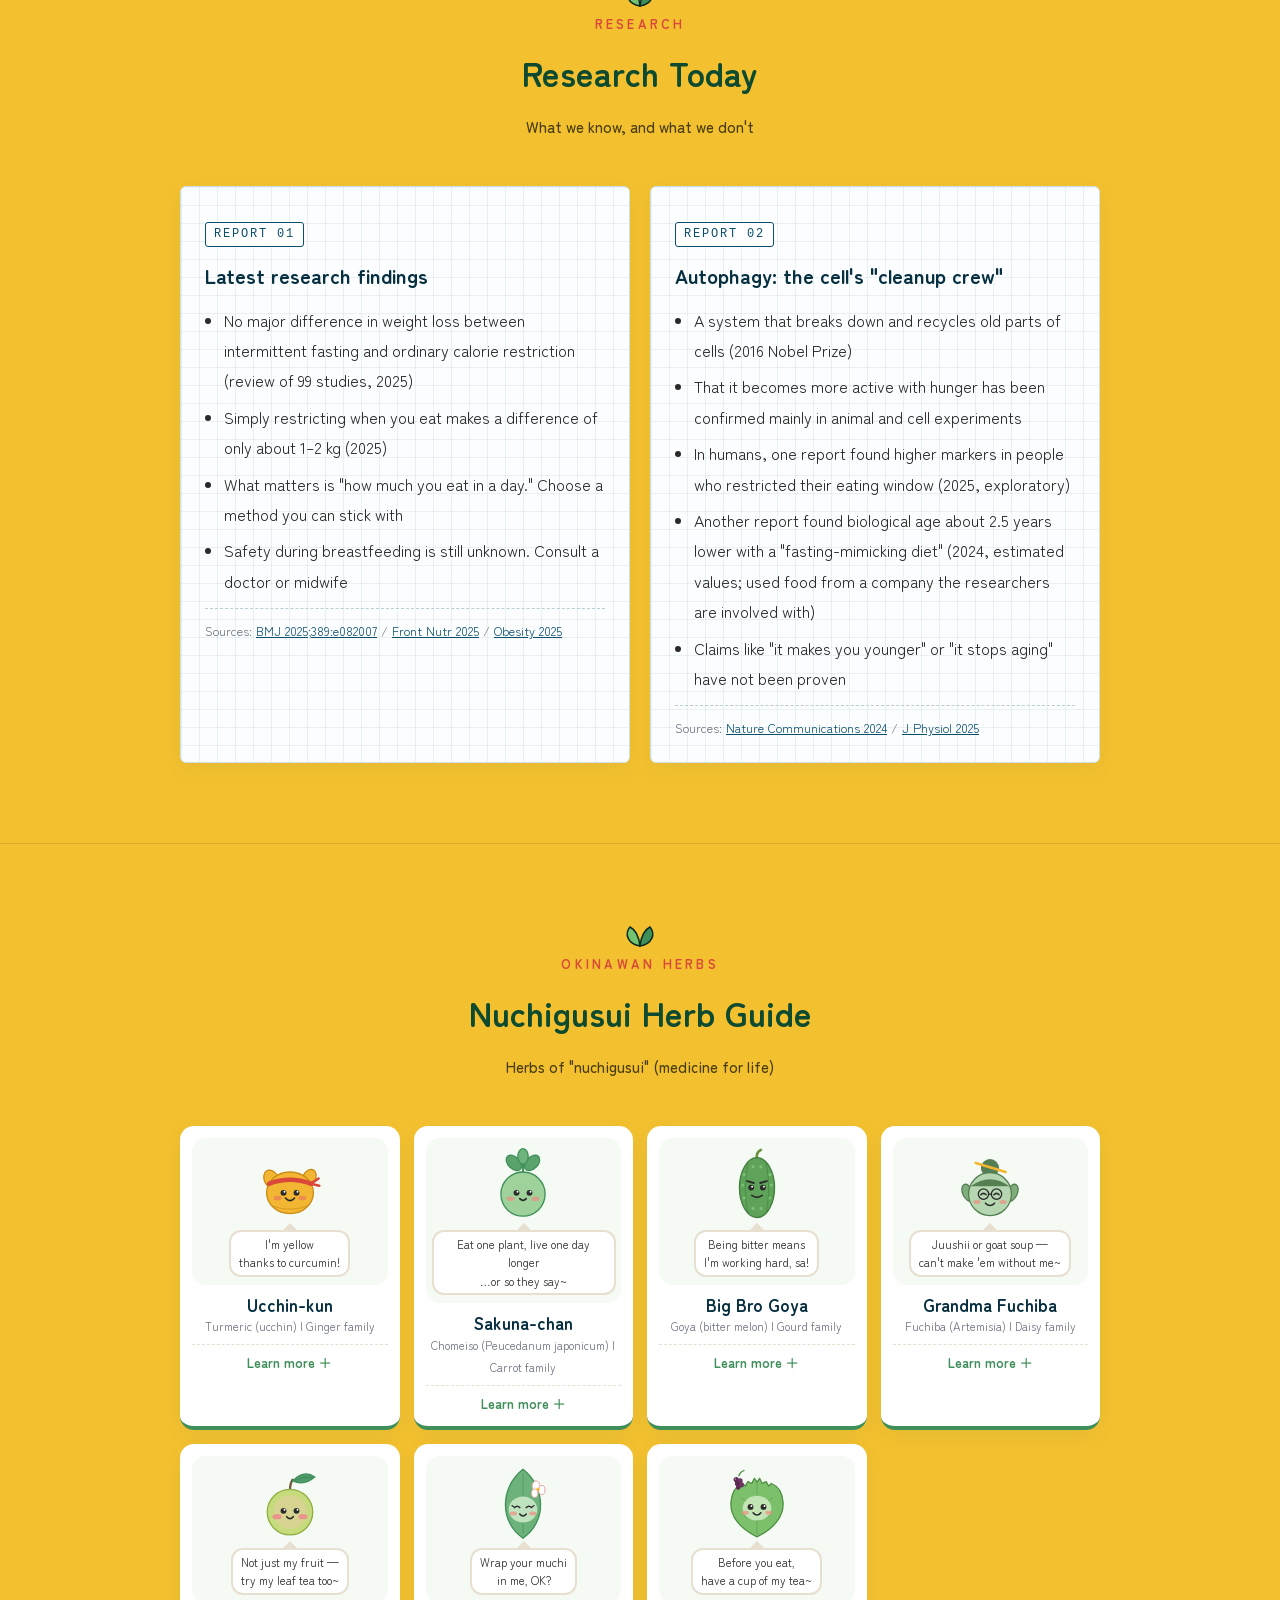
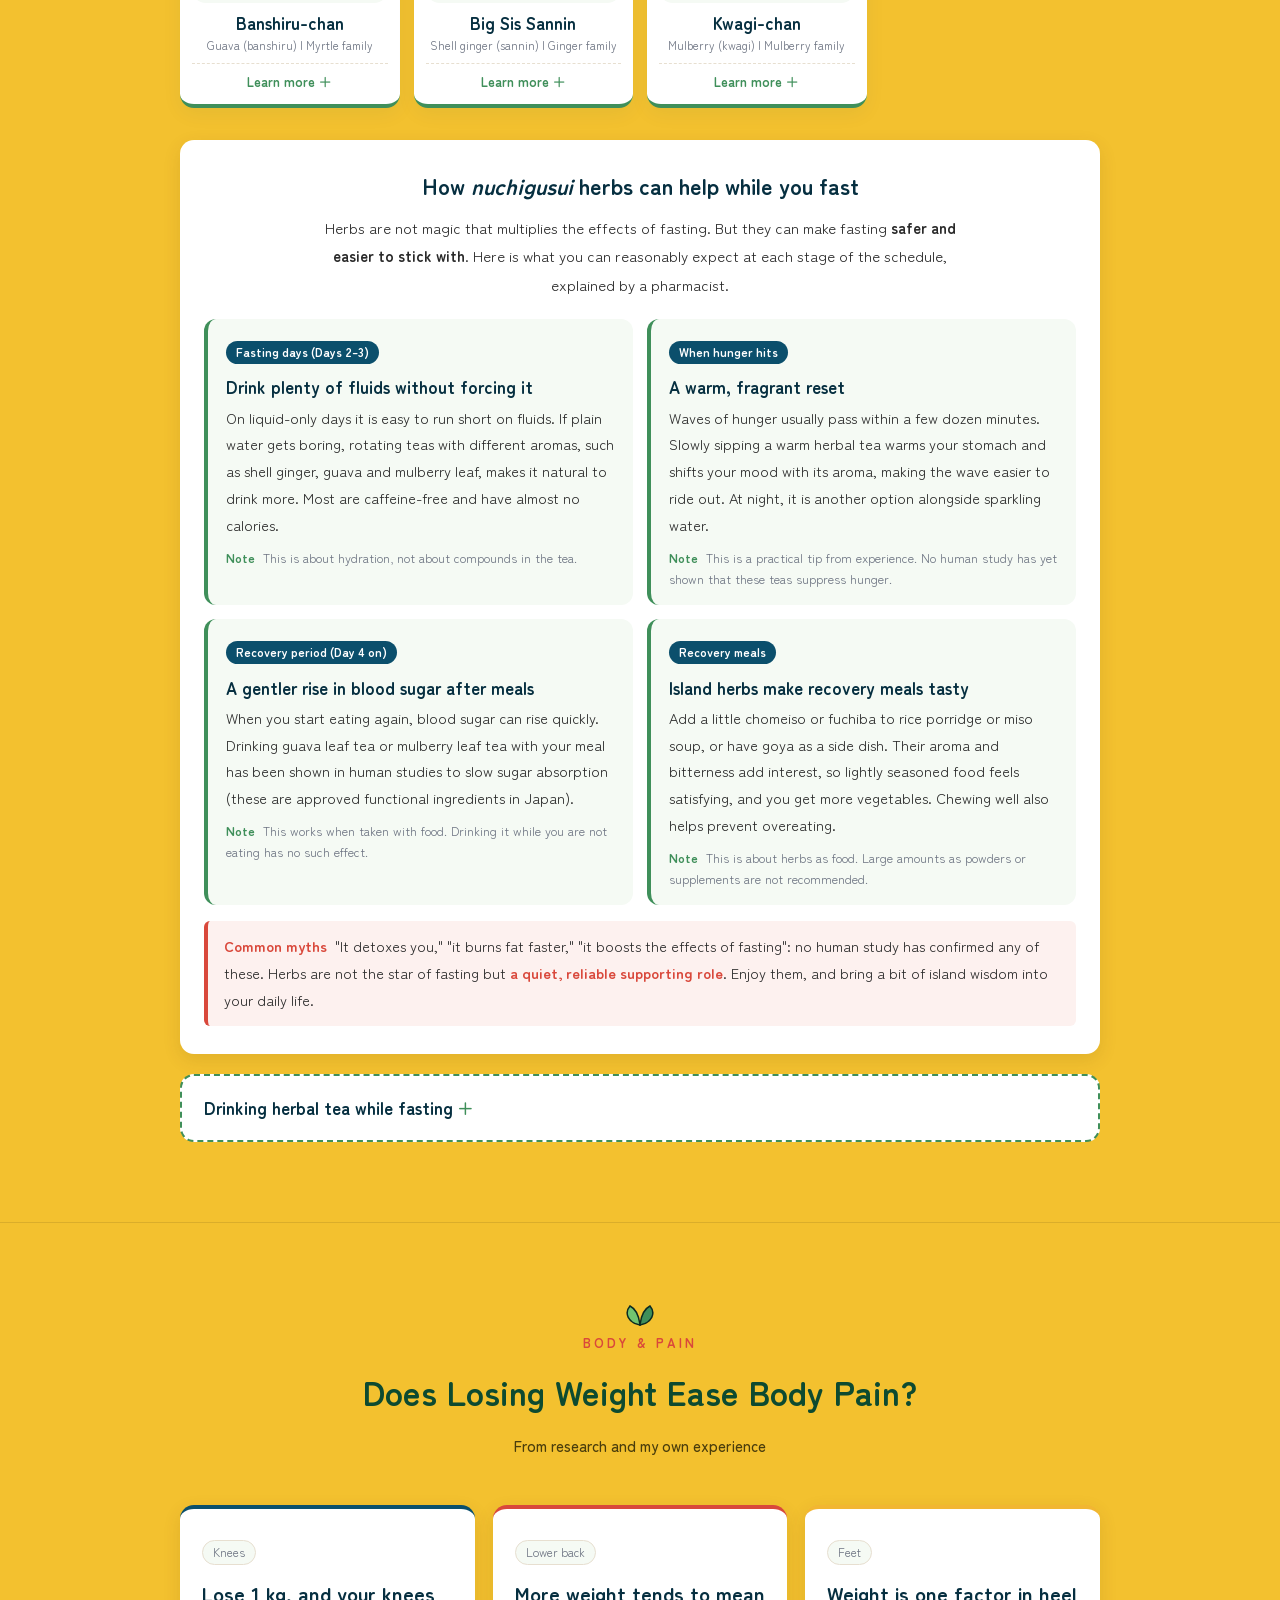
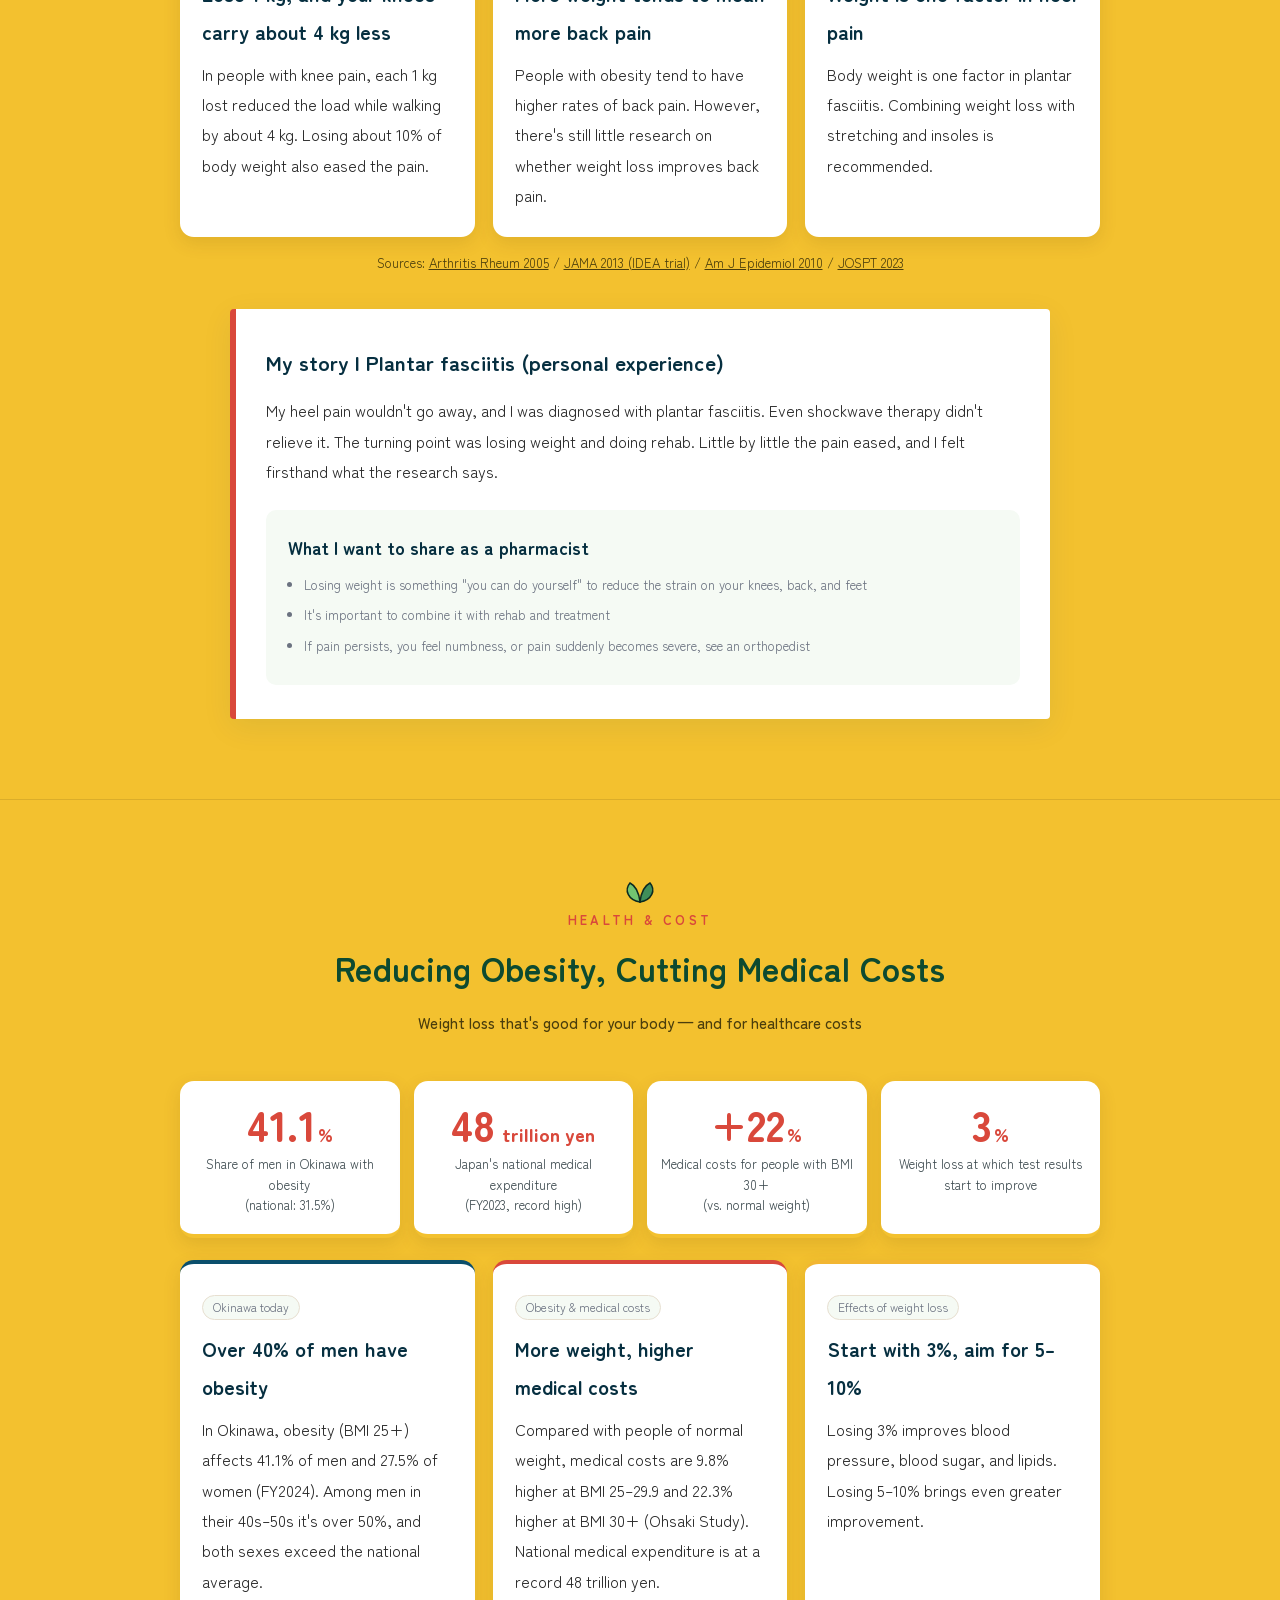
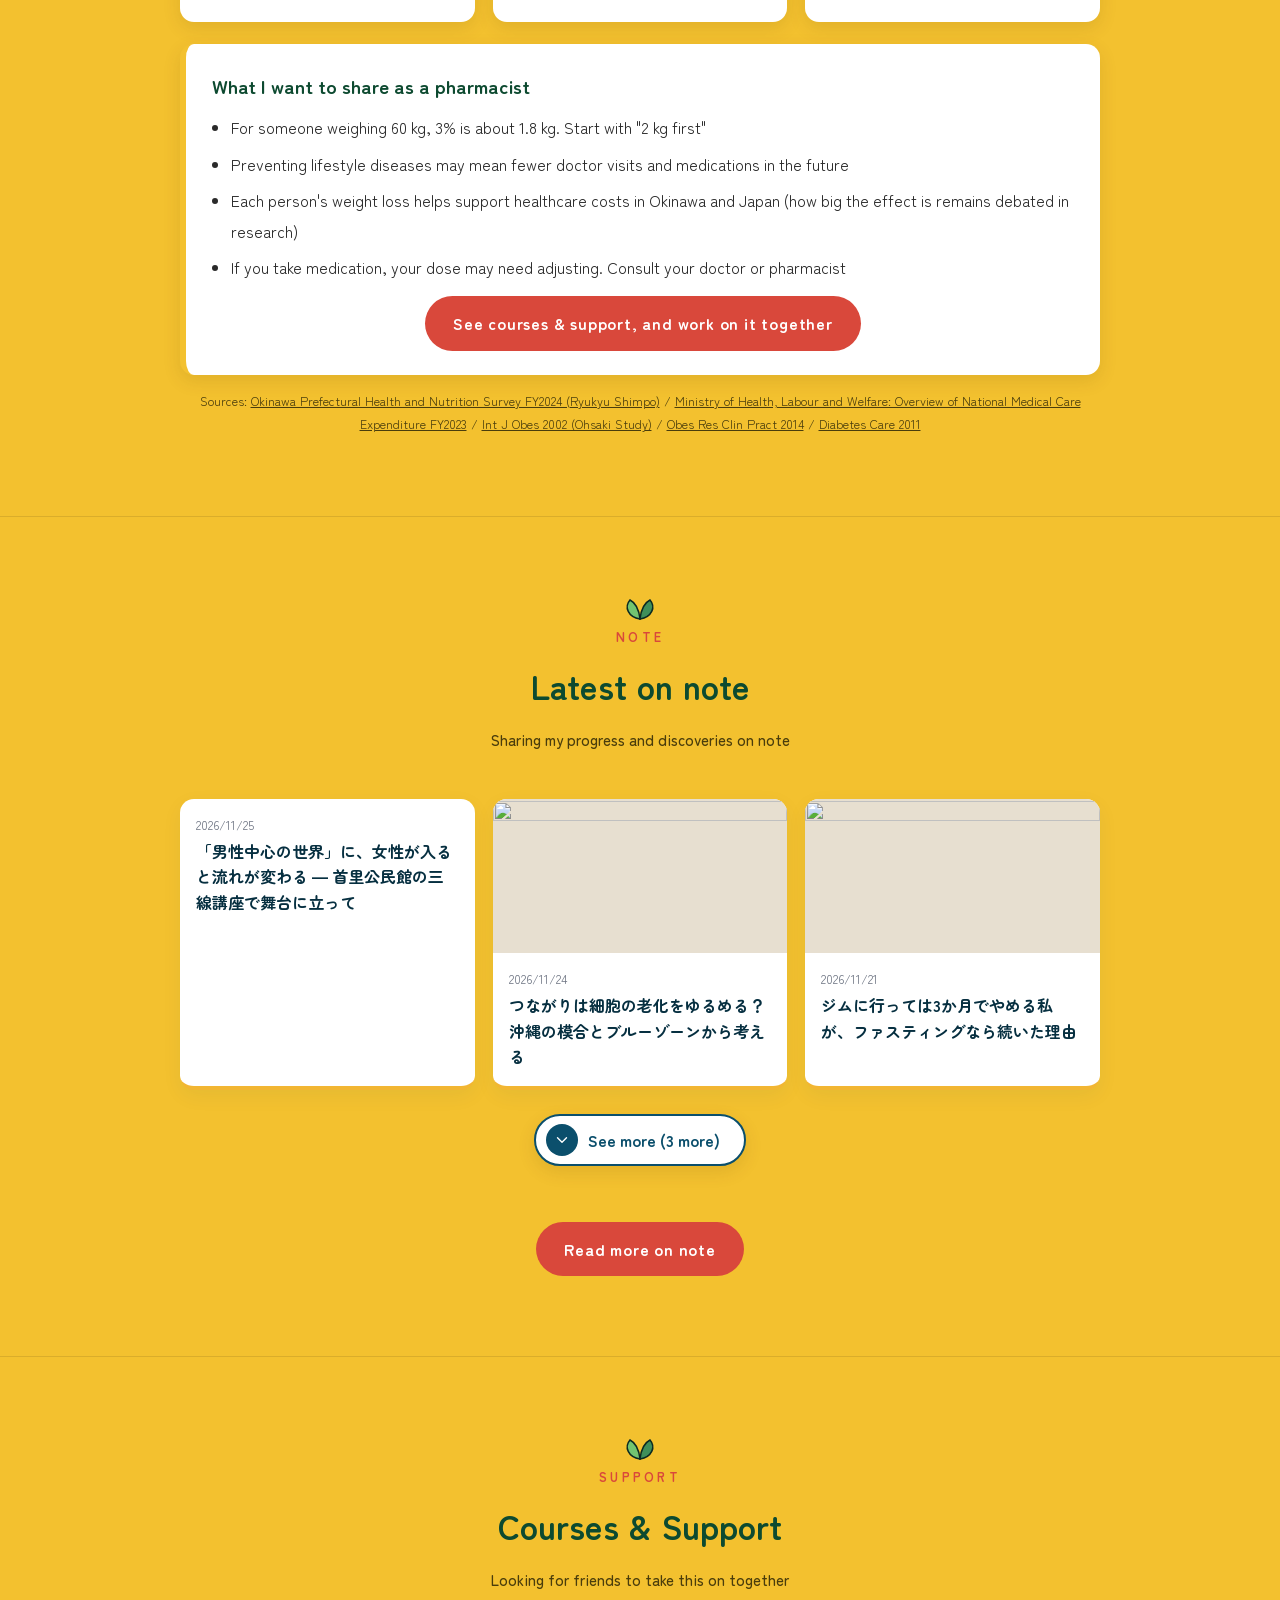
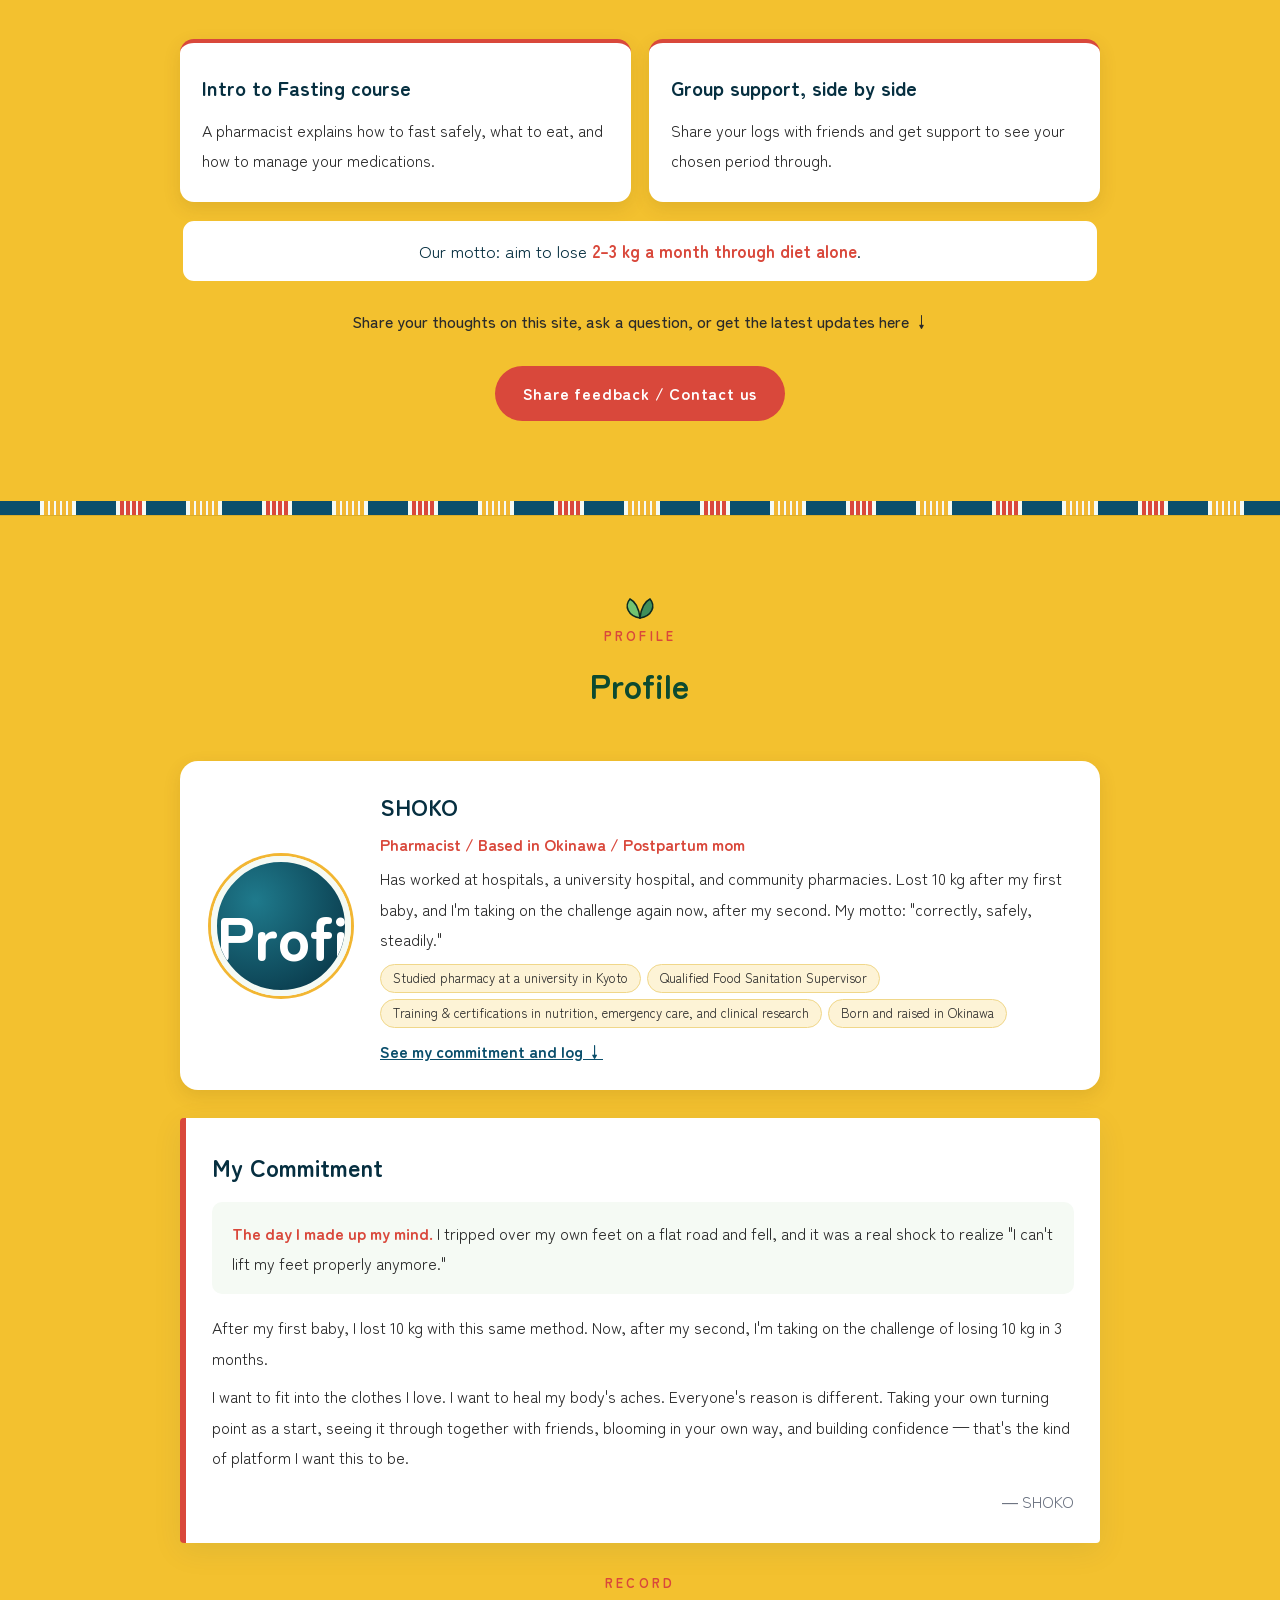
==== commit d73d7bf6: "トップページの各所から「断食中に薬草を取り入れる効果」へのリンクを追加 メニュー・ヒーローのリンクと花の写真・夜の空腹のヒント・やり方とスケジュールの2〜3日目と回復期から飛べるようにする（英語版も同" ====
--- a/en.html
+++ b/en.html
@@ -536,6 +536,8 @@
   .hero-actions .btn{margin-top:0}
   .hero-actions .btn-sub{background:#fff;color:var(--aka);box-shadow:inset 0 0 0 2px var(--aka)}
   .hero-link{font-weight:700;color:var(--umi-deep)}
+  .hero-flowers a{display:block;color:inherit;text-decoration:none}
+  .herb-link{font-weight:700;color:var(--kusa);white-space:nowrap}
   @media(max-width:520px){.hero-actions .btn{flex:1 1 100%;text-align:center}}
   /* 1分でわかるファスティング */
   .ichibun .card{position:relative;display:flex;flex-direction:column;padding-top:30px}
@@ -573,6 +575,7 @@
       <li><a href="#faq">FAQ</a></li>
       <li><a href="#research">Research Today</a></li>
       <li><a href="#herb">Herb Guide</a></li>
+      <li><a href="#herb-effect">Herbs &amp; Fasting</a></li>
       <li><a href="#story">Pain &amp; Weight</a></li>
       <li><a href="#cost">Obesity &amp; Medical Costs</a></li>
       <li><a href="#note">note Articles</a></li>
@@ -593,17 +596,18 @@
       <a href="#ippo" class="btn btn-main">Try it tonight</a>
       <a href="#course" class="btn btn-sub">See courses &amp; support</a>
       <a href="#ichibun" class="hero-link">Fasting in 1 minute →</a>
+      <a href="#herb-effect" class="hero-link">How herbs help while you fast →</a>
     </div>
    </div>
     <img class="hero-photo" src="profile.jpg" alt="Photo of pharmacist SHOKO">
-    <ul class="hero-flowers" aria-label="Flowers of the herbs in the Nuchigusui Herb Guide">
-      <li><img src="flower-gettou.jpg" alt="">Shell ginger</li>
-      <li><img src="flower-ukon.jpg" alt="">Turmeric</li>
-      <li><img src="flower-chomeiso.jpg" alt="">Chomeiso</li>
-      <li><img src="flower-goya.jpg" alt="">Goya</li>
-      <li><img src="flower-fuchiba.jpg" alt="">Fuchiba</li>
-      <li><img src="flower-guava.jpg" alt="">Guava</li>
-      <li><img src="flower-kuwa.jpg" alt="">Mulberry</li>
+    <ul class="hero-flowers" aria-label="Tap to see how herbs help while you fast: Flowers of the herbs in the Nuchigusui Herb Guide">
+      <li><a href="#herb-effect"><img src="flower-gettou.jpg" alt="">Shell ginger</a></li>
+      <li><a href="#herb-effect"><img src="flower-ukon.jpg" alt="">Turmeric</a></li>
+      <li><a href="#herb-effect"><img src="flower-chomeiso.jpg" alt="">Chomeiso</a></li>
+      <li><a href="#herb-effect"><img src="flower-goya.jpg" alt="">Goya</a></li>
+      <li><a href="#herb-effect"><img src="flower-fuchiba.jpg" alt="">Fuchiba</a></li>
+      <li><a href="#herb-effect"><img src="flower-guava.jpg" alt="">Guava</a></li>
+      <li><a href="#herb-effect"><img src="flower-kuwa.jpg" alt="">Mulberry</a></li>
     </ul>
   </div>
 </header>
@@ -675,7 +679,7 @@
         <div class="t"><b>8:00</b><span>Breakfast</span></div>
       </div>
       <ul class="ippo-tips">
-        <li><b>Hungry at night?</b>Warm water, sparkling water, or caffeine-free herbal tea (guava tea, mulberry leaf tea, etc.)</li>
+        <li><b>Hungry at night?</b>Warm water, sparkling water, or caffeine-free herbal tea (guava tea, mulberry leaf tea, etc.) <a href="#herb-effect" class="herb-link">How herbal tea helps →</a></li>
         <li><b>Shift the hours freely</b>7pm–7am, 9pm–9am — whatever fits your life</li>
         <li><b>Mark the days you did it</b>2–3 days a week is plenty. Keeping it up is what matters most</li>
       </ul>
@@ -808,7 +812,7 @@
           <h3>Days 2–3 | Fasting phase (liquids only)</h3>
           <ul>
             <li>Vegetable juice + protein + probiotics</li>
-            <li>Drink plenty of fluids</li>
+            <li>Drink plenty of fluids (rotating herbal teas makes it easier <a href="#herb-effect" class="herb-link">See how →</a>)</li>
             <li>Stop if you feel dizzy or very fatigued</li>
           </ul>
         </div>
@@ -821,6 +825,7 @@
             <li>For breakfast and lunch, start with easy-to-digest food like rice porridge and miso soup</li>
             <li>Chew well and eat slowly</li>
             <li>Sparkling water for hunger at night</li>
+            <li>Guava or mulberry leaf tea with meals helps blood sugar rise more gently <a href="#herb-effect" class="herb-link">See how →</a></li>
             <li>Keep exercise light — stretching or a walk</li>
           </ul>
         </div>
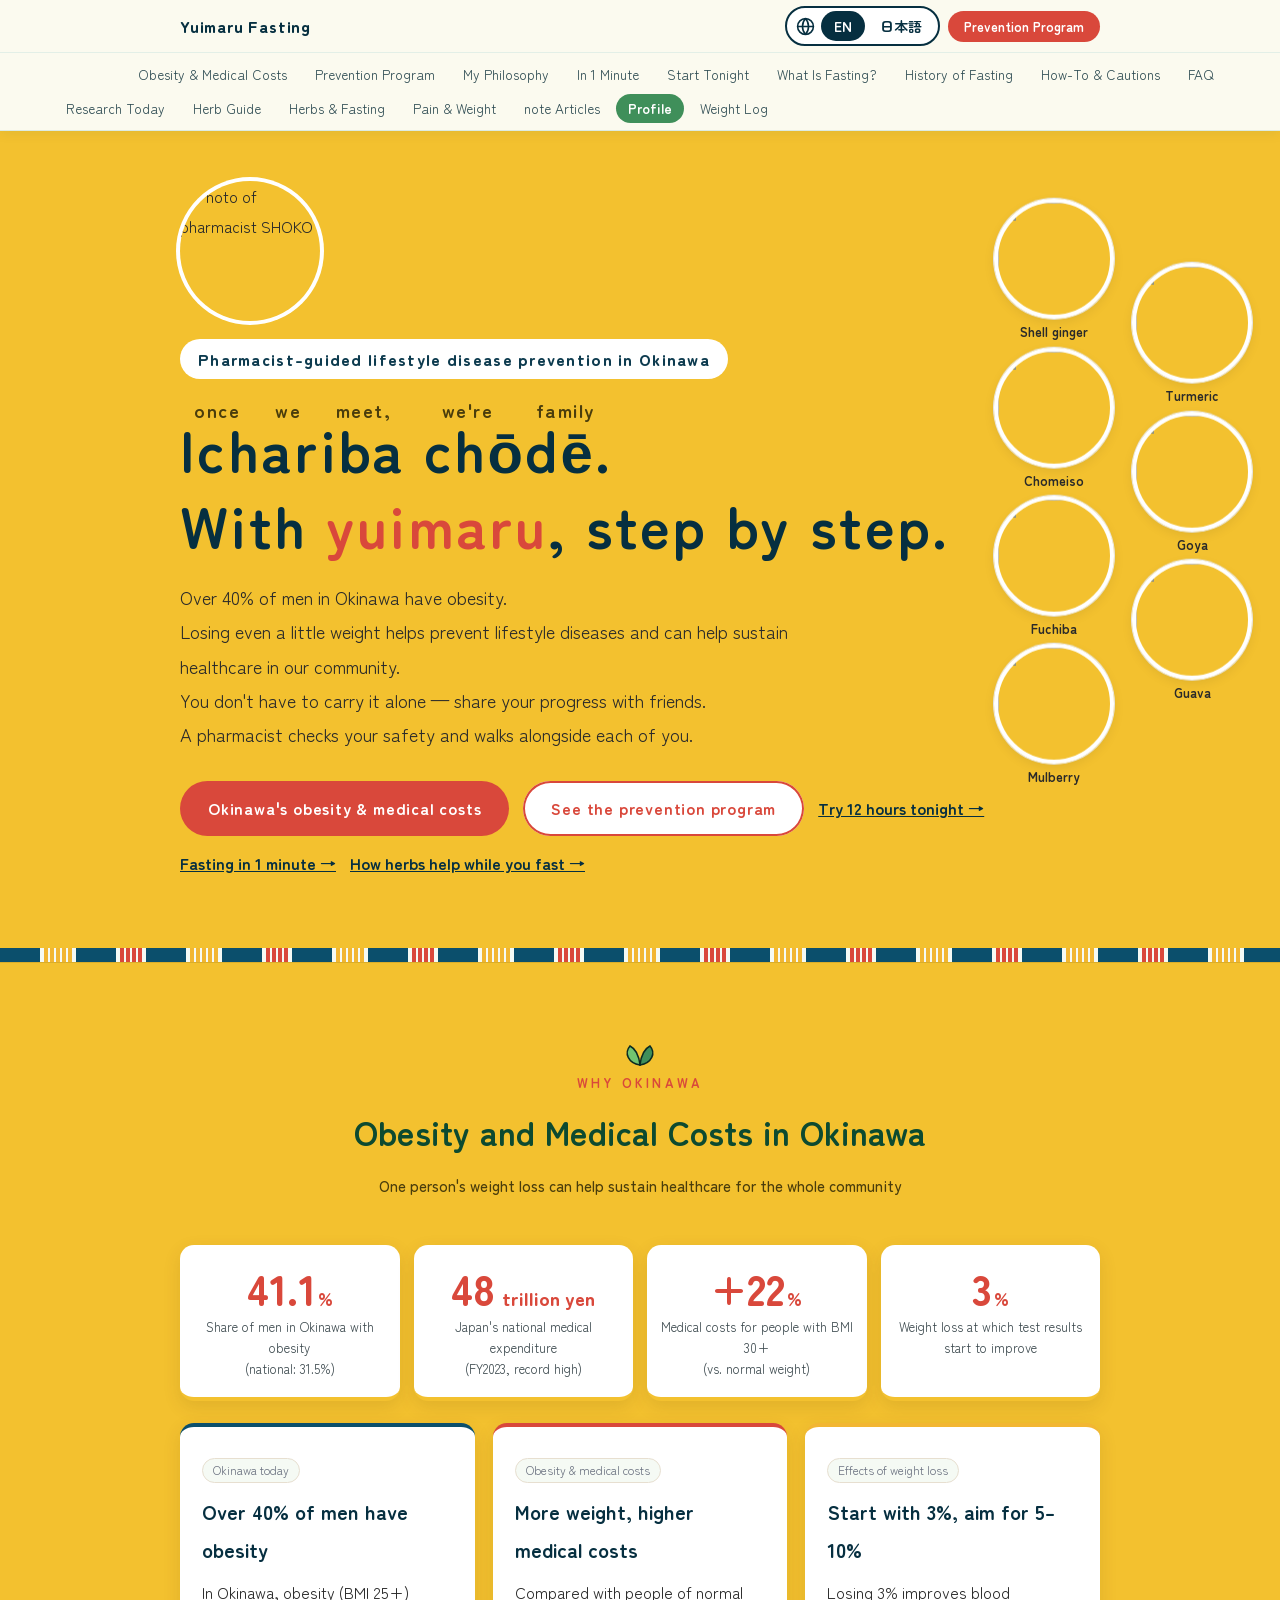
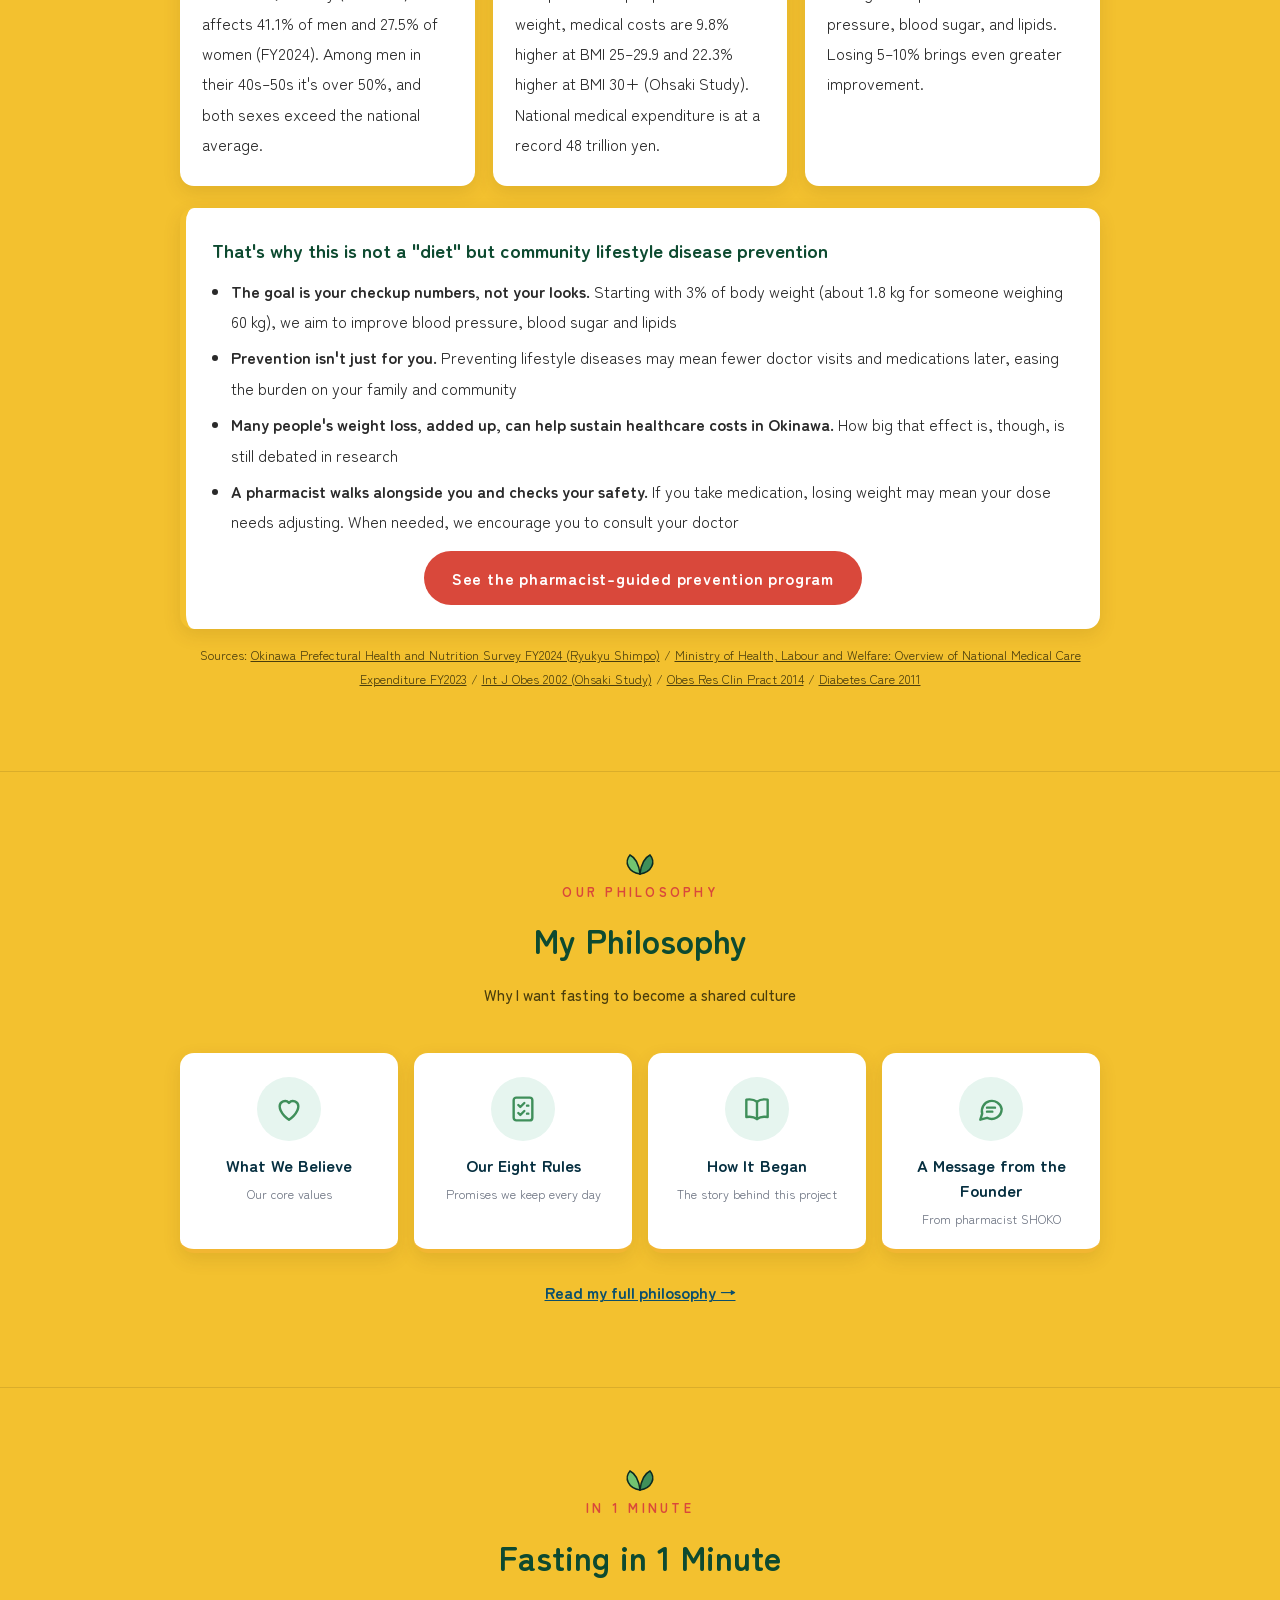
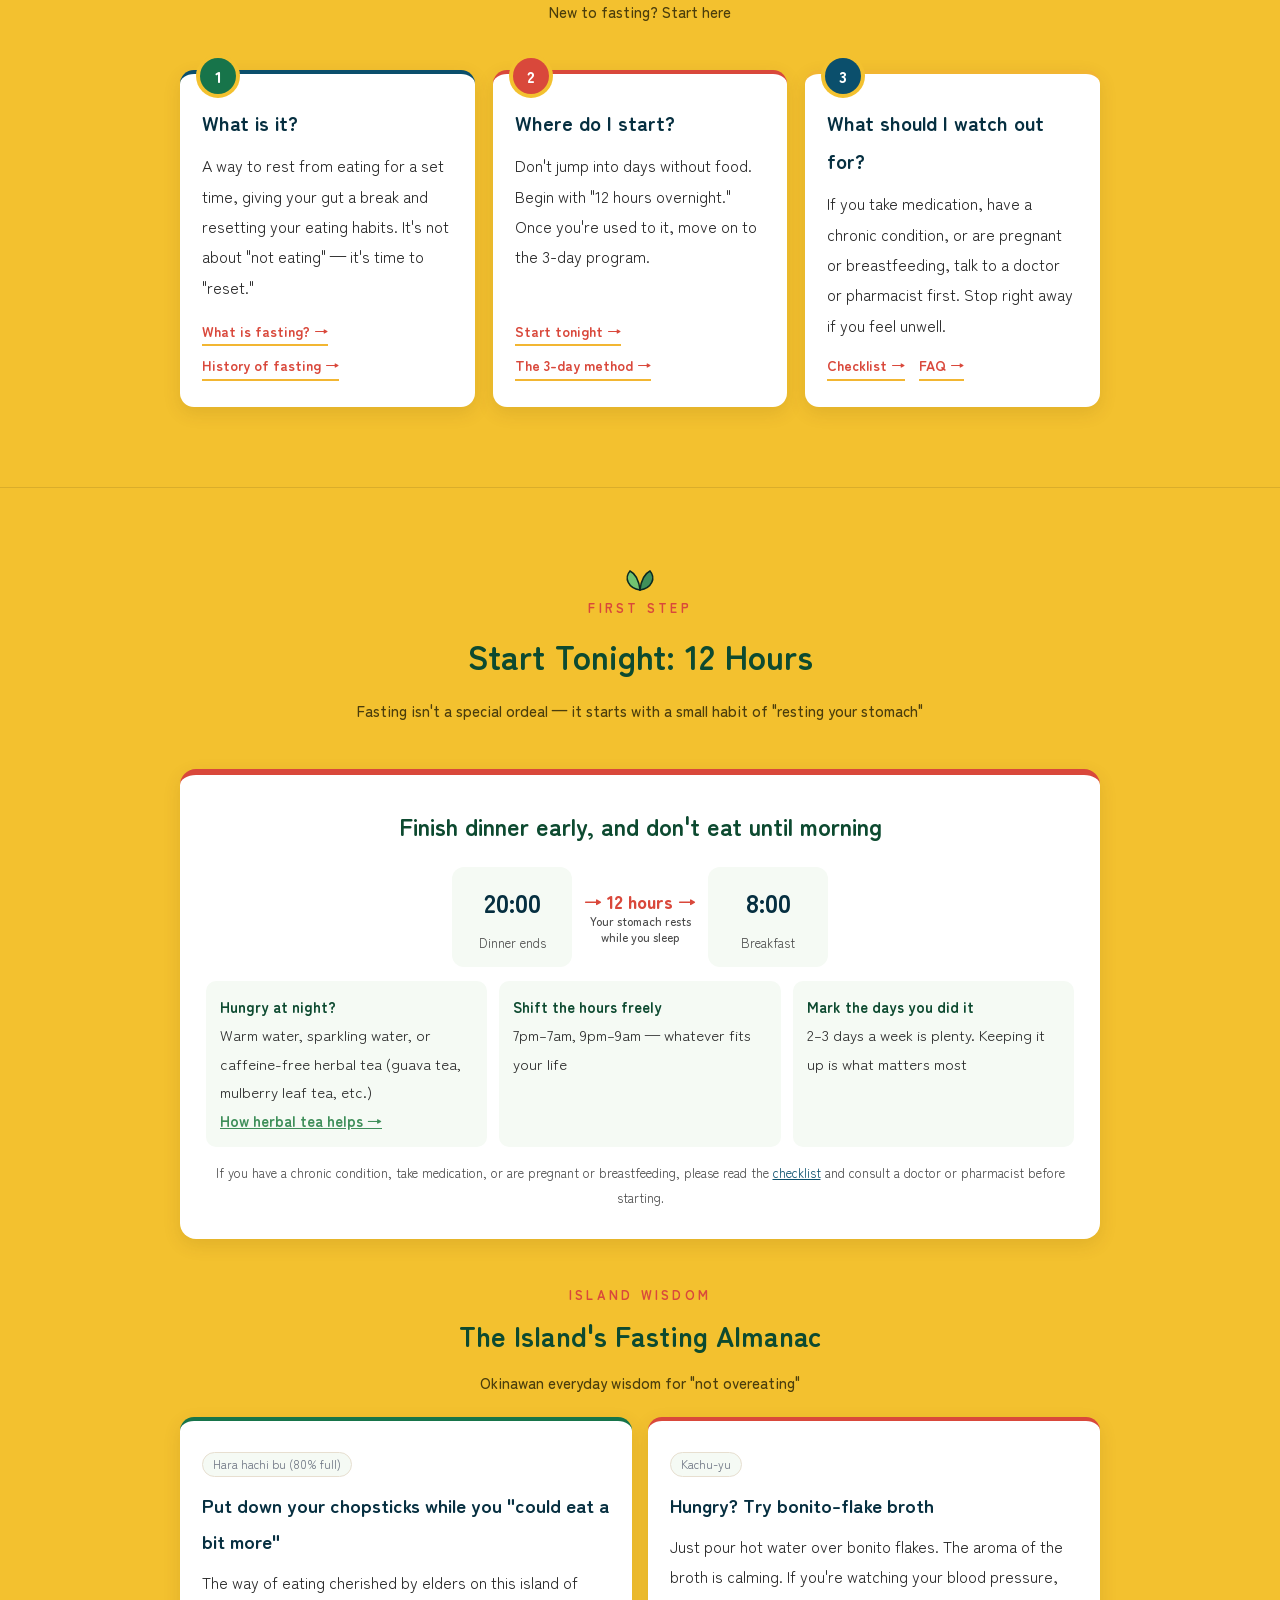
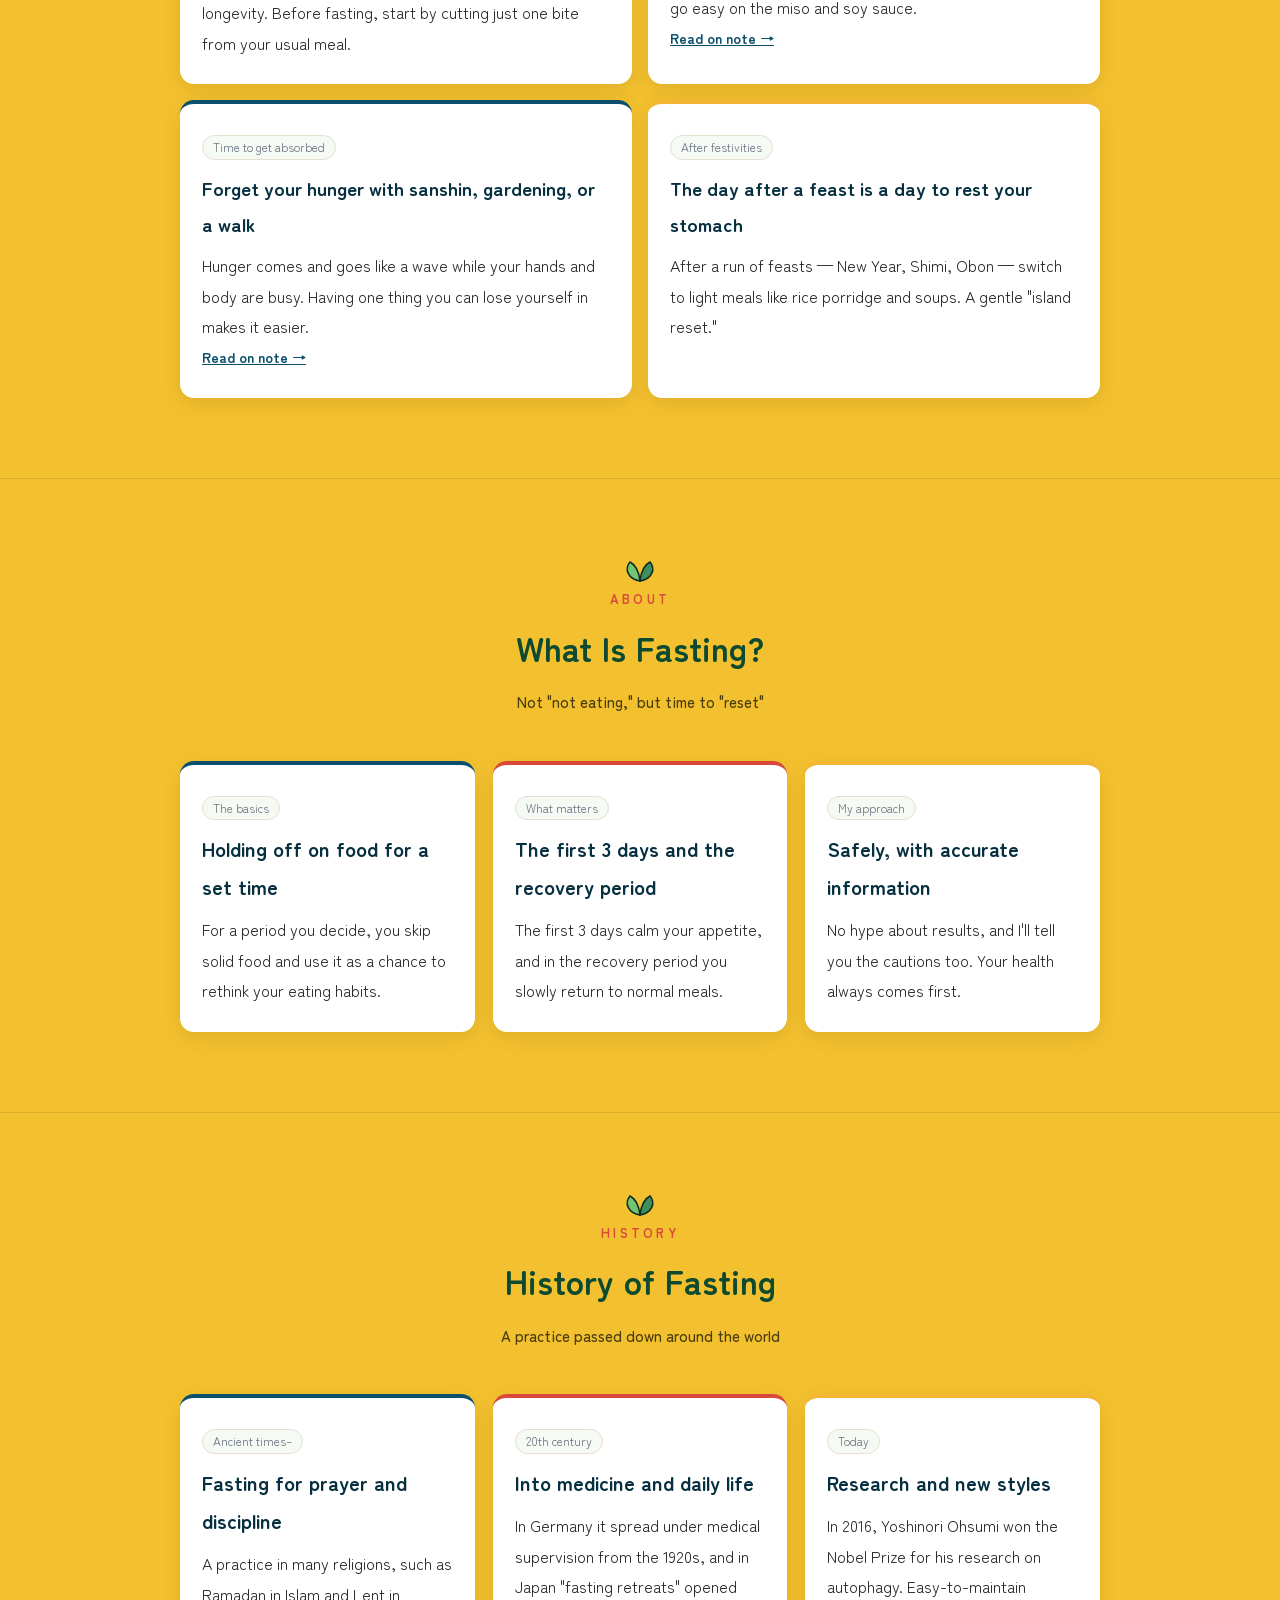
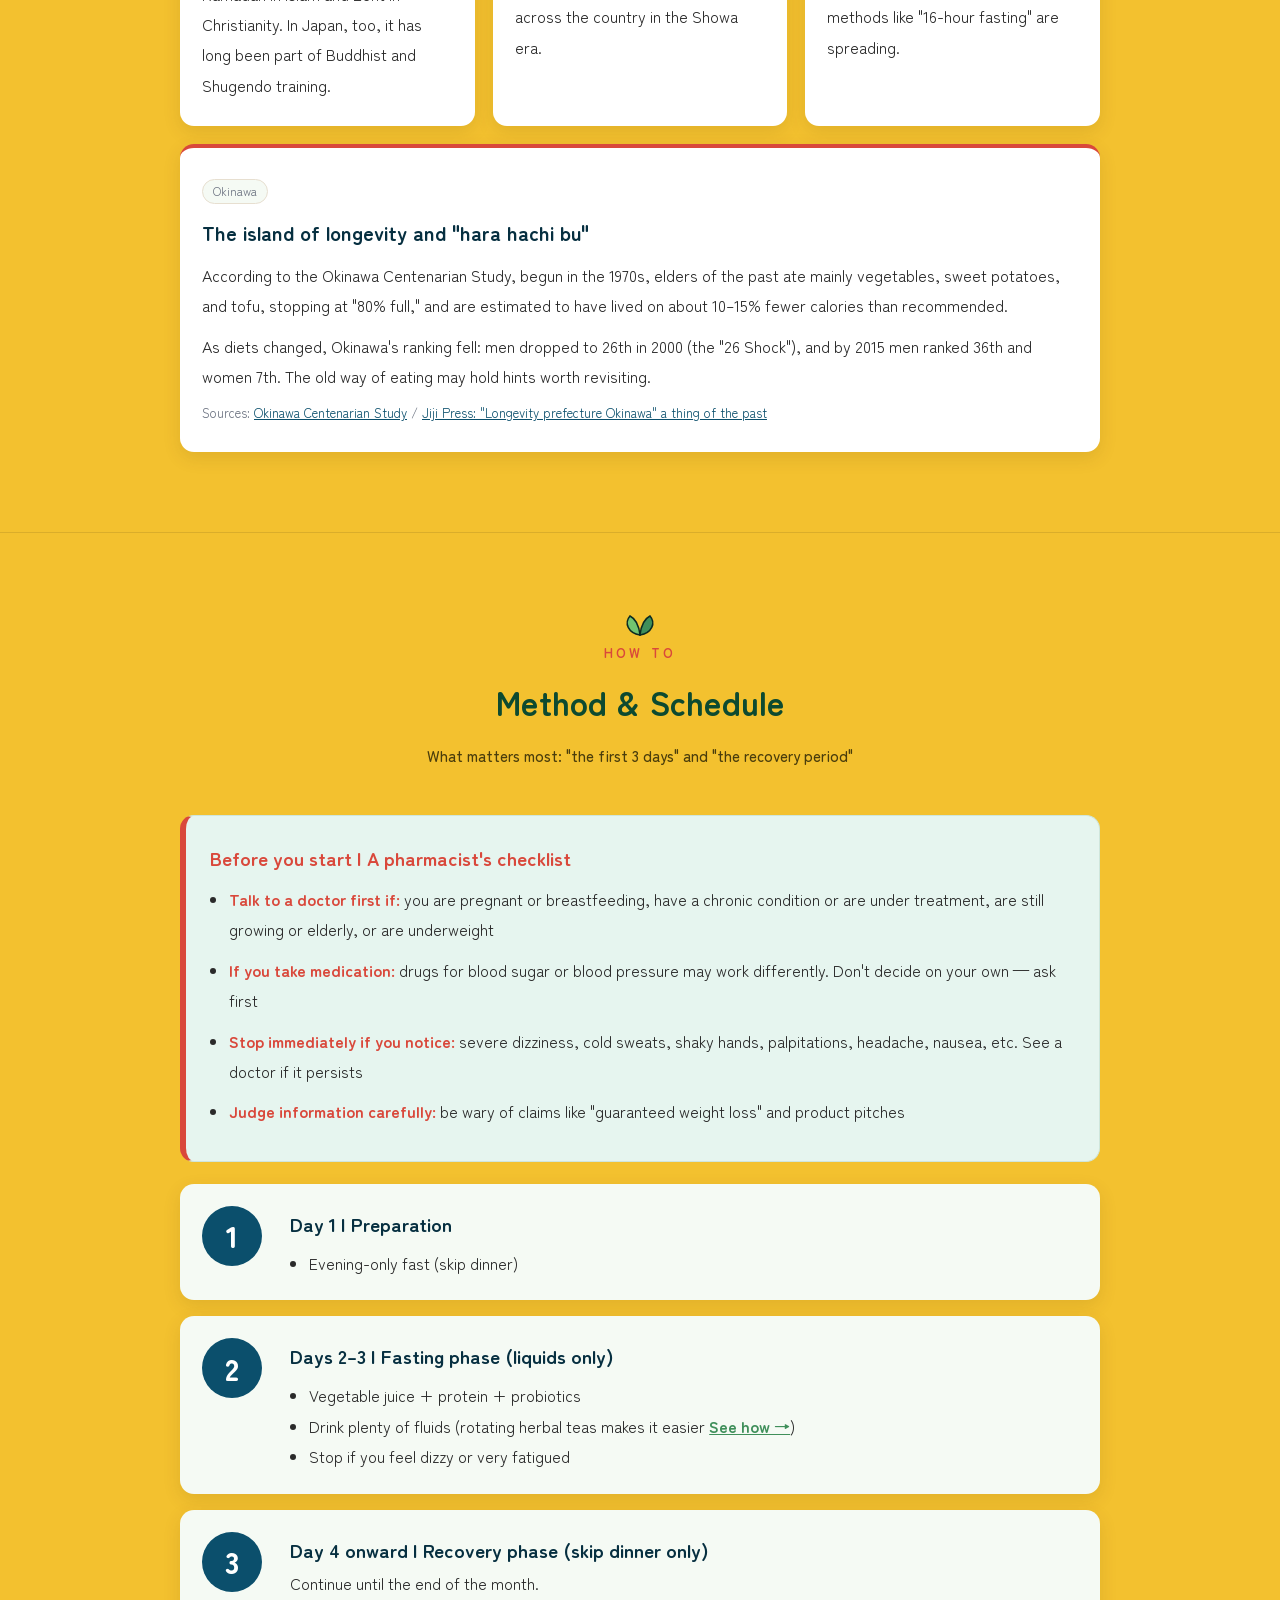
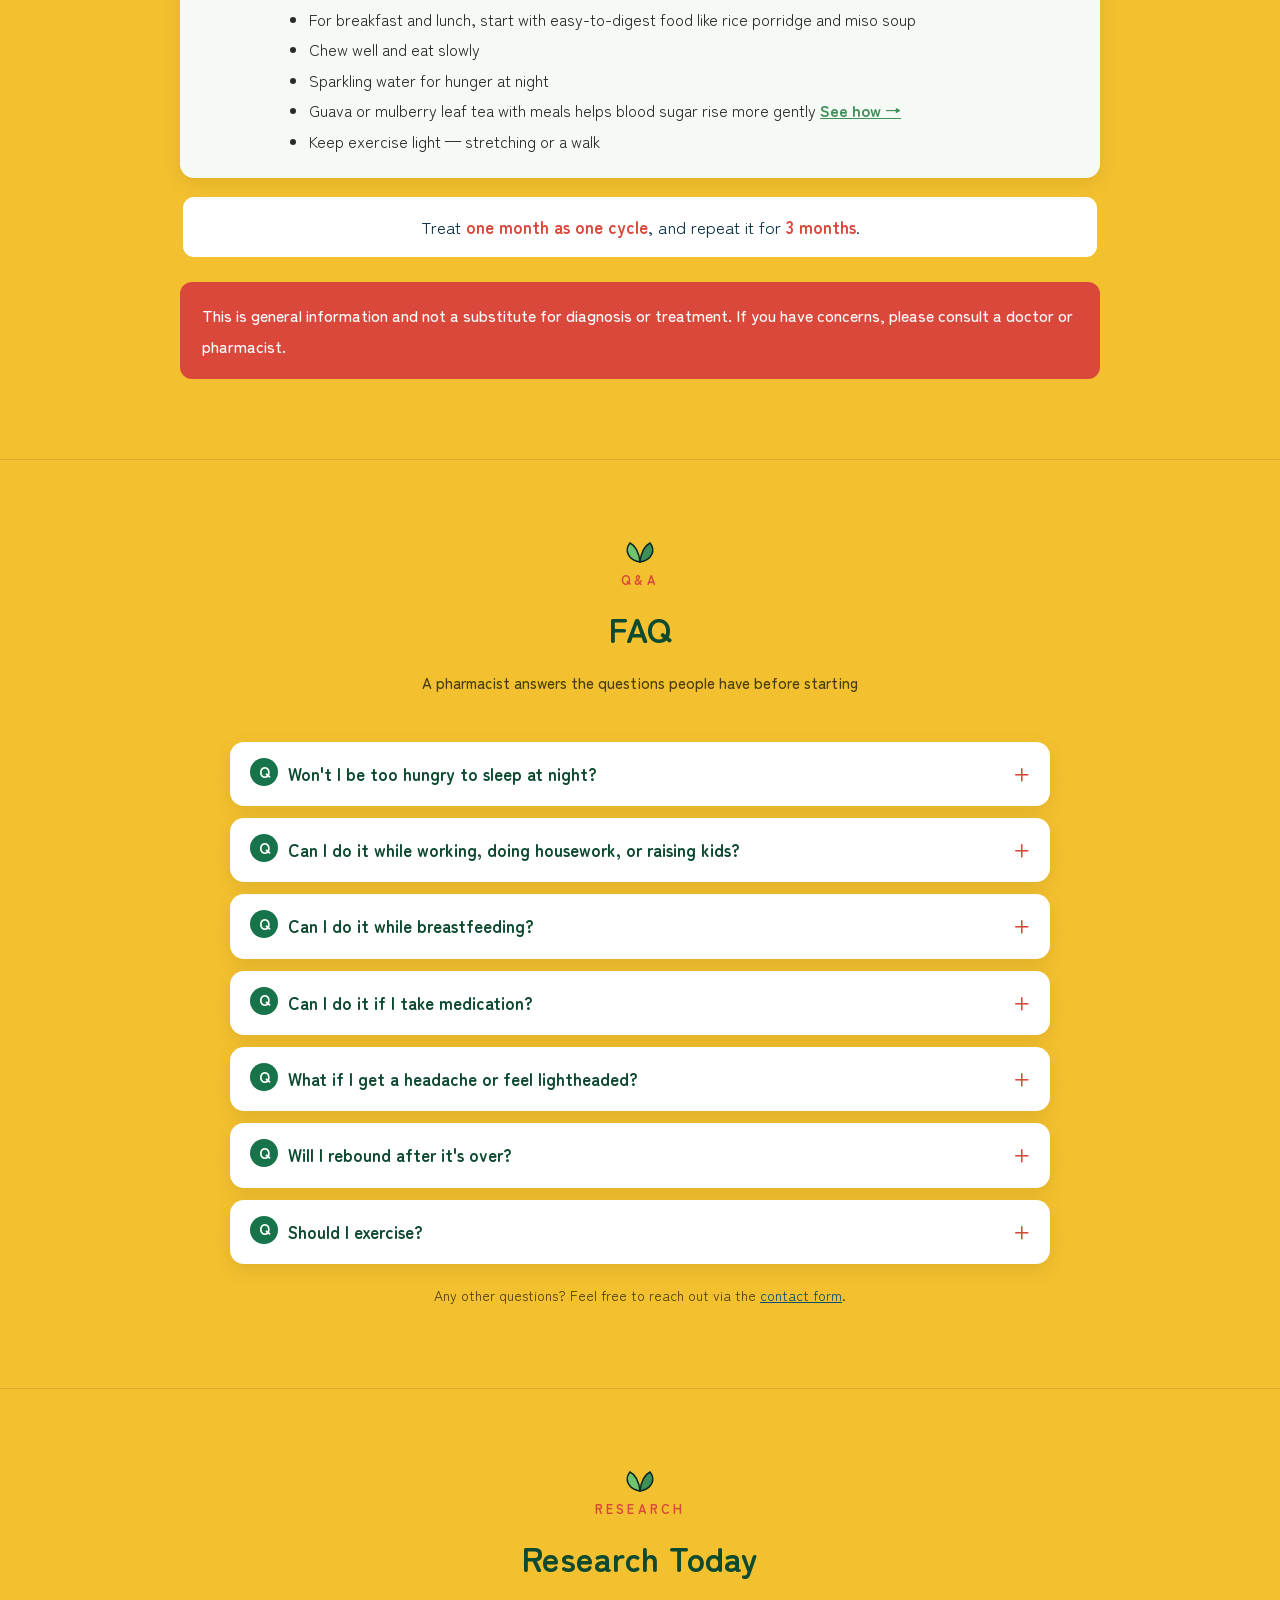
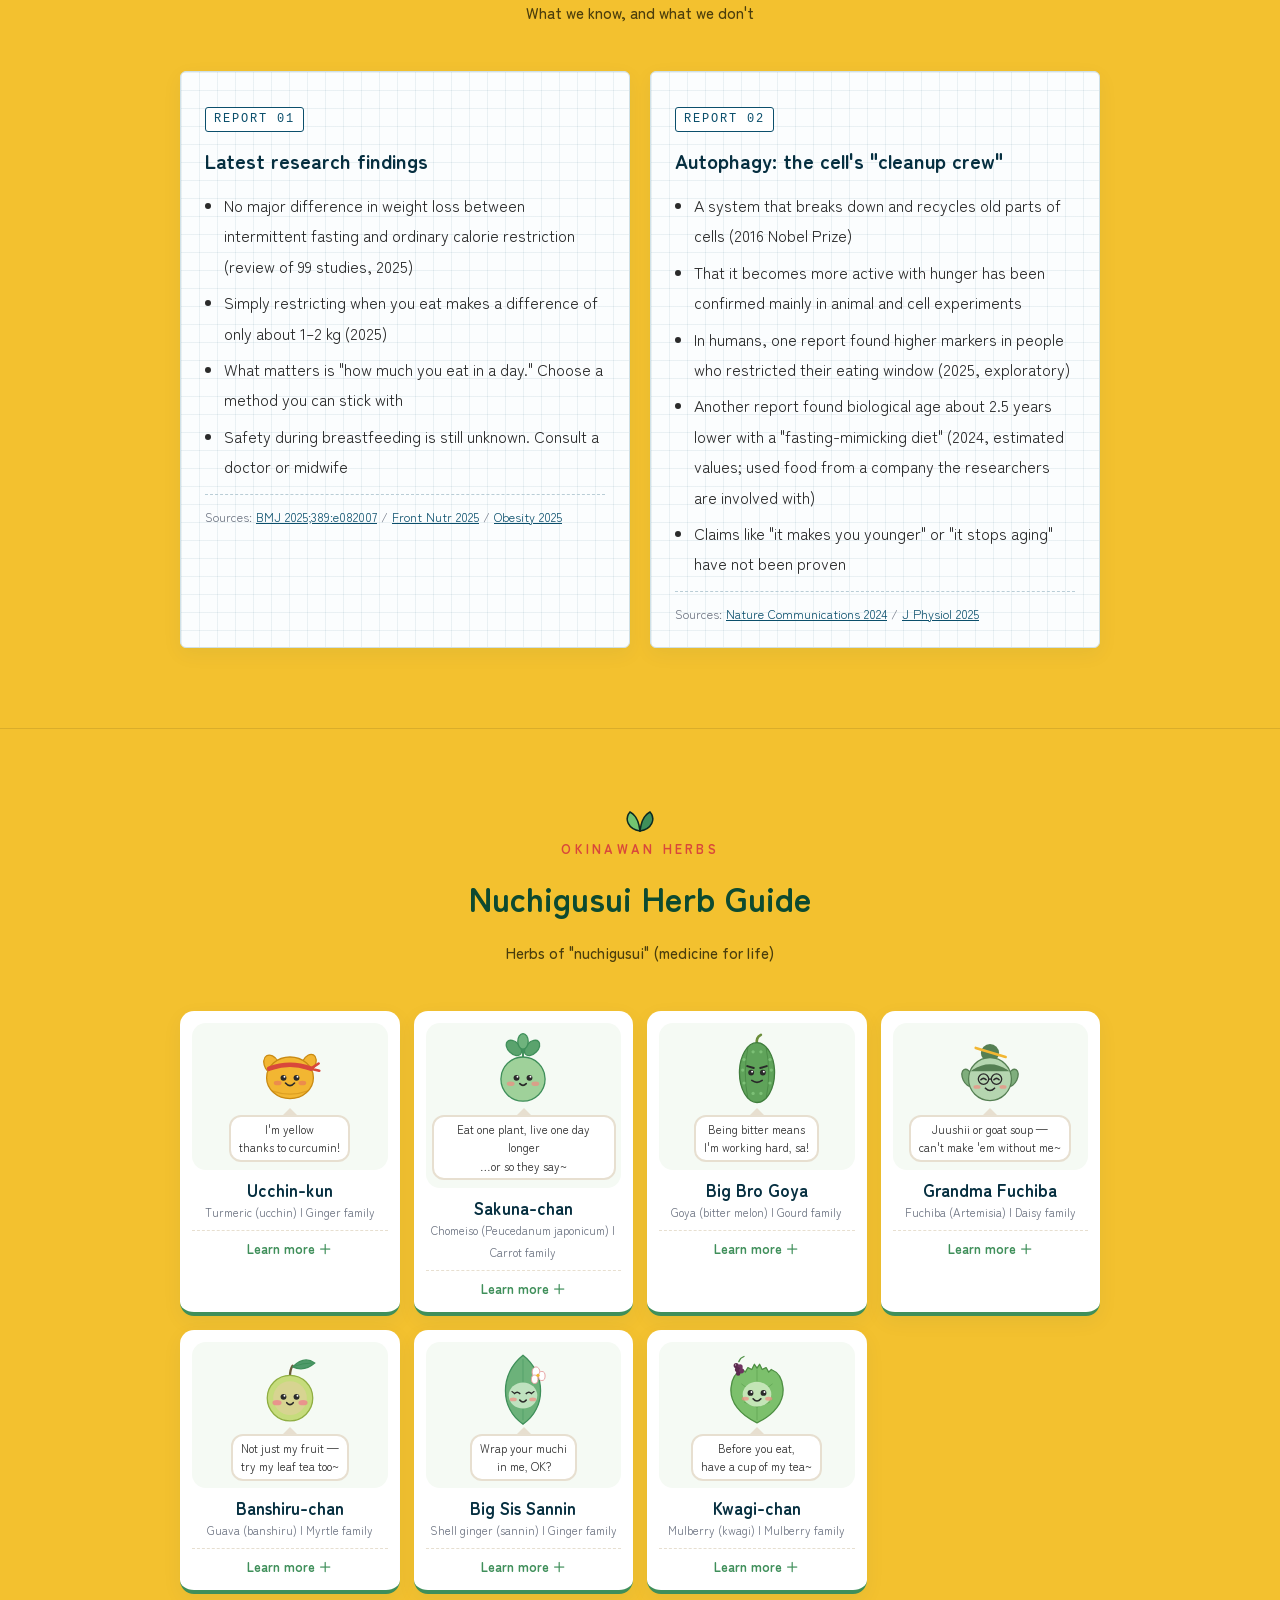
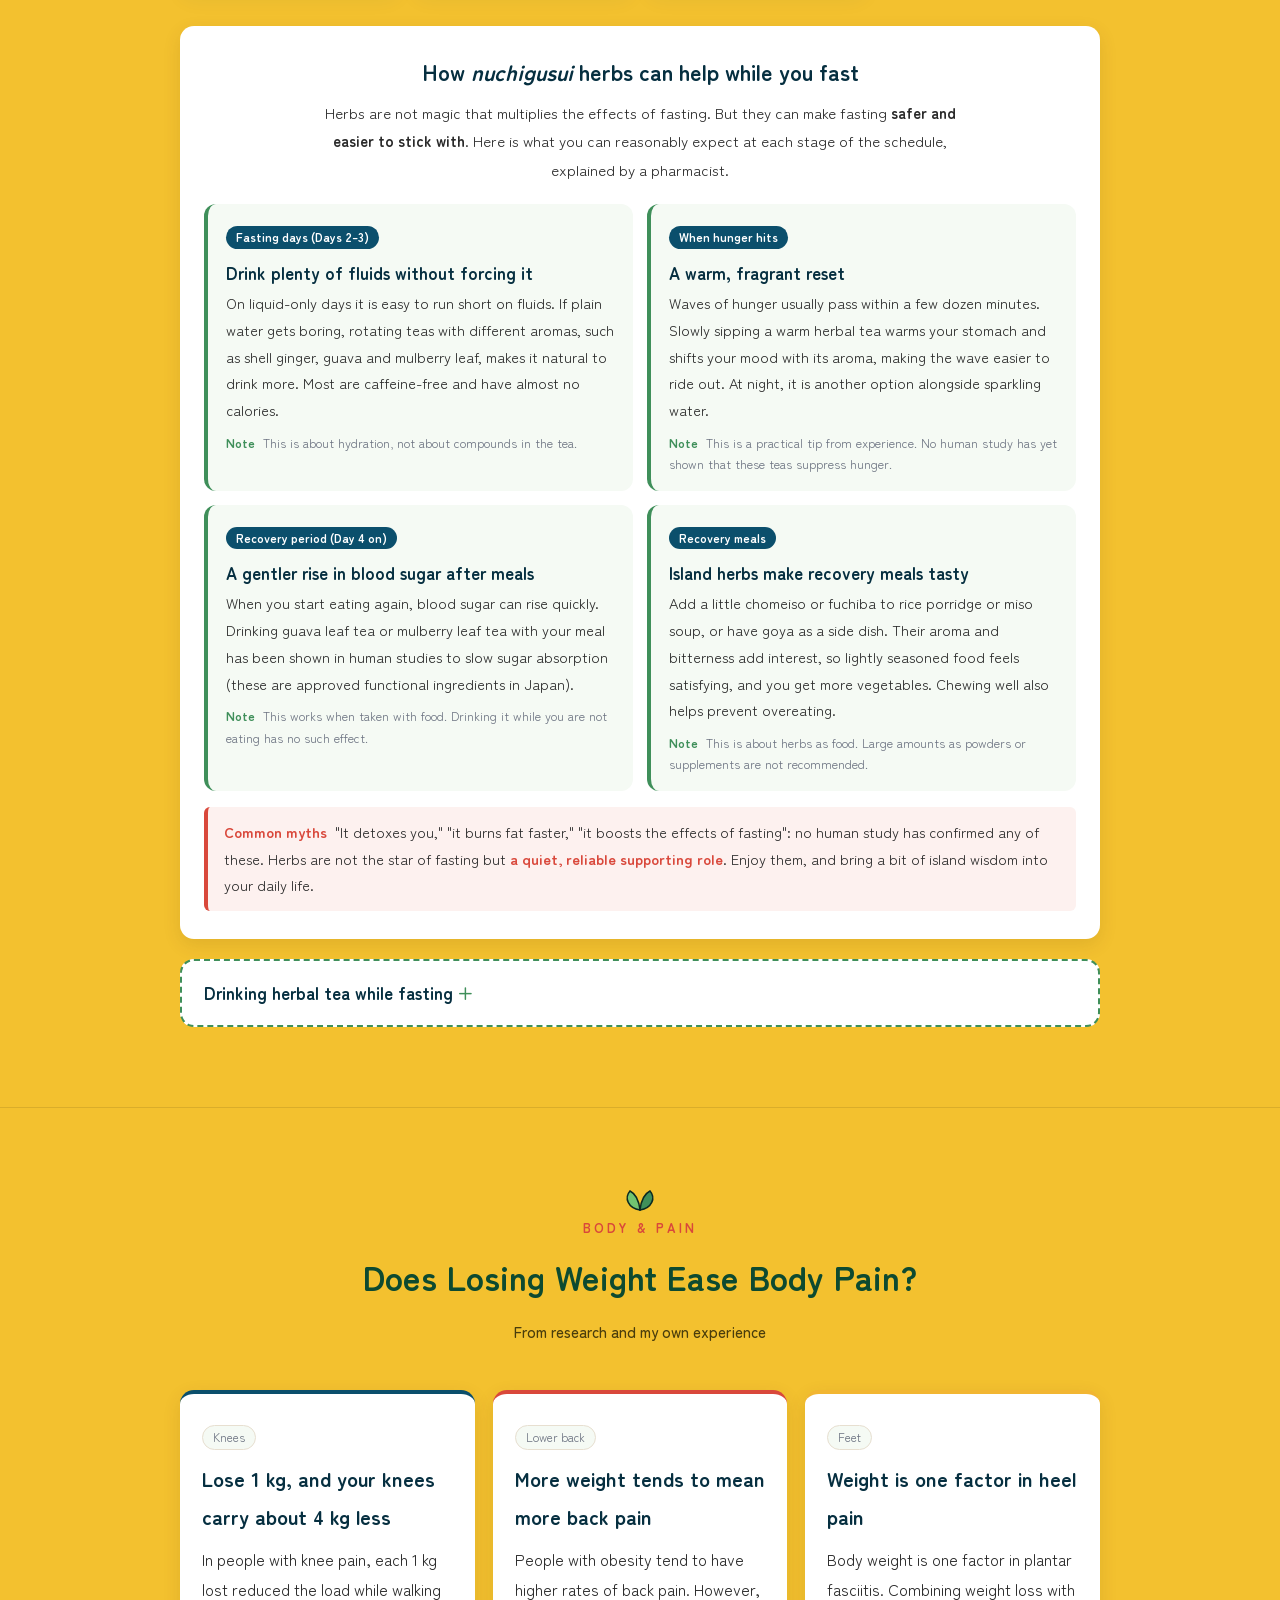
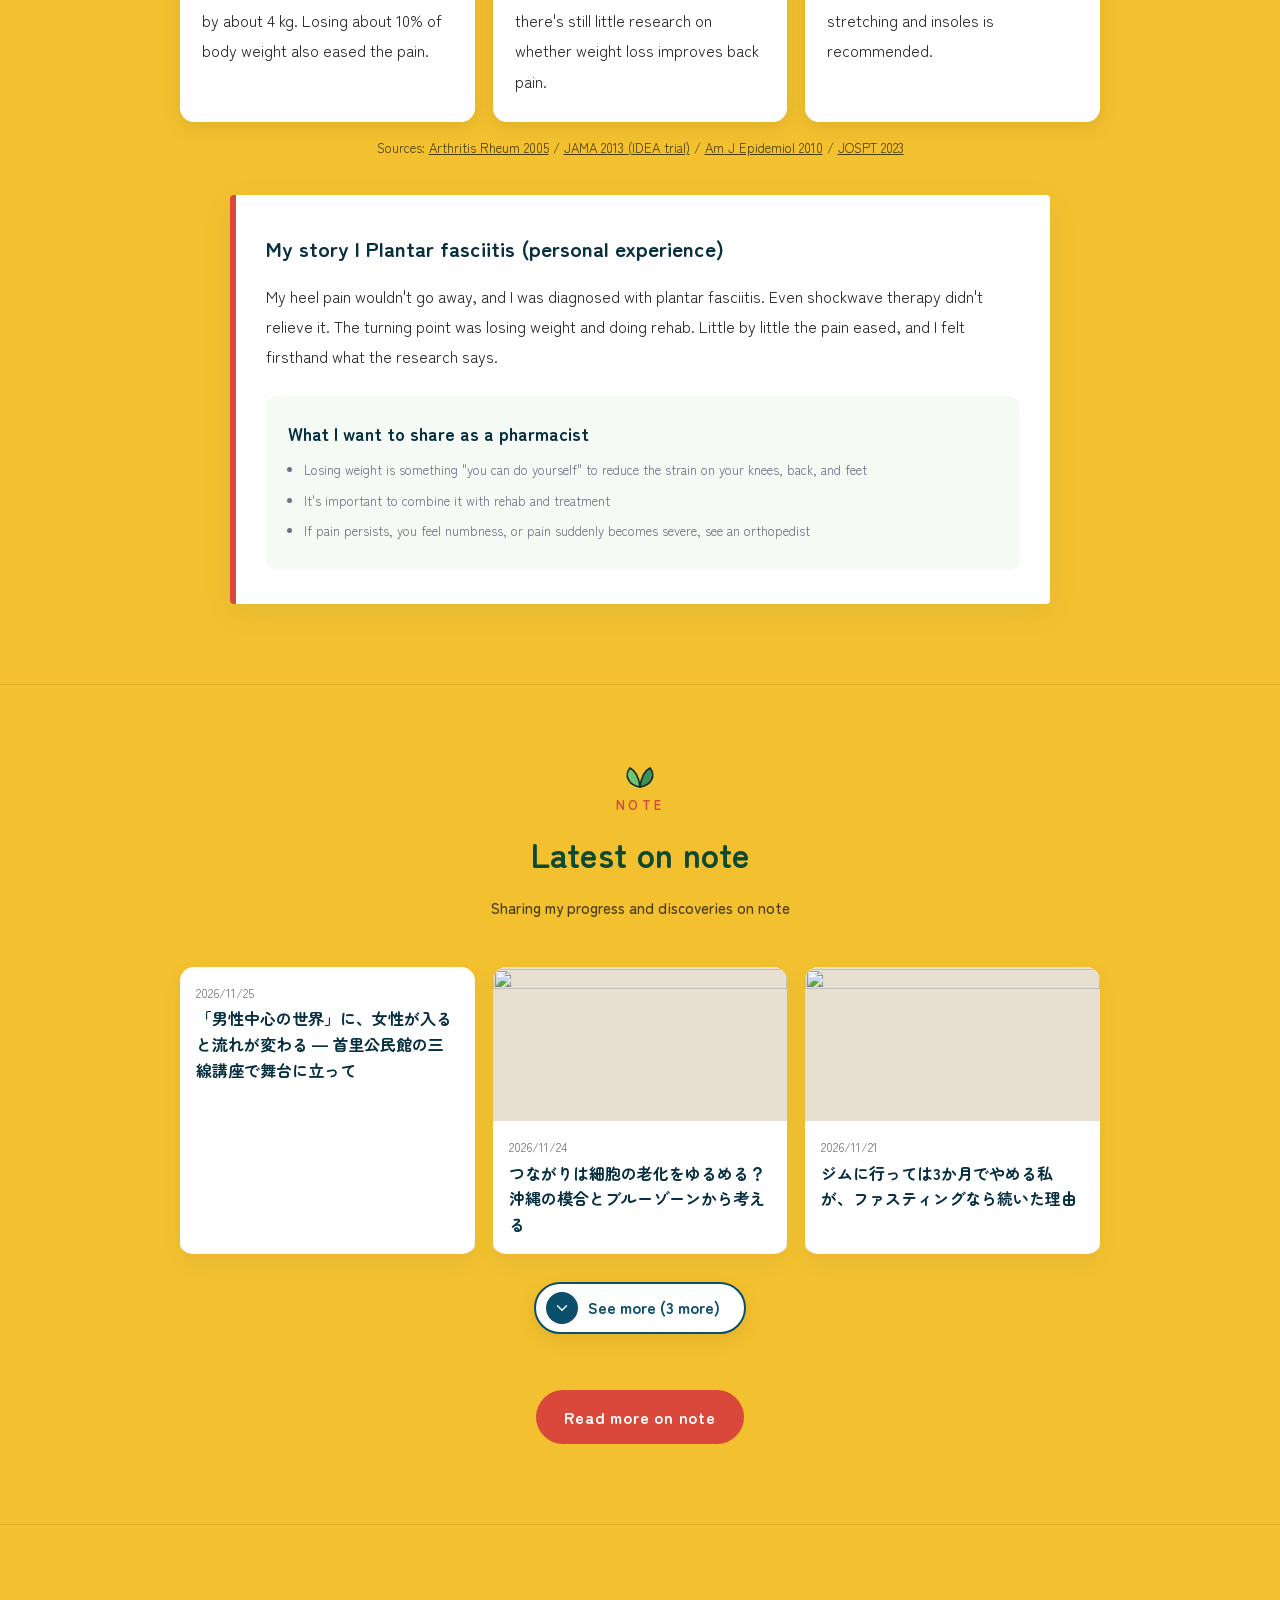
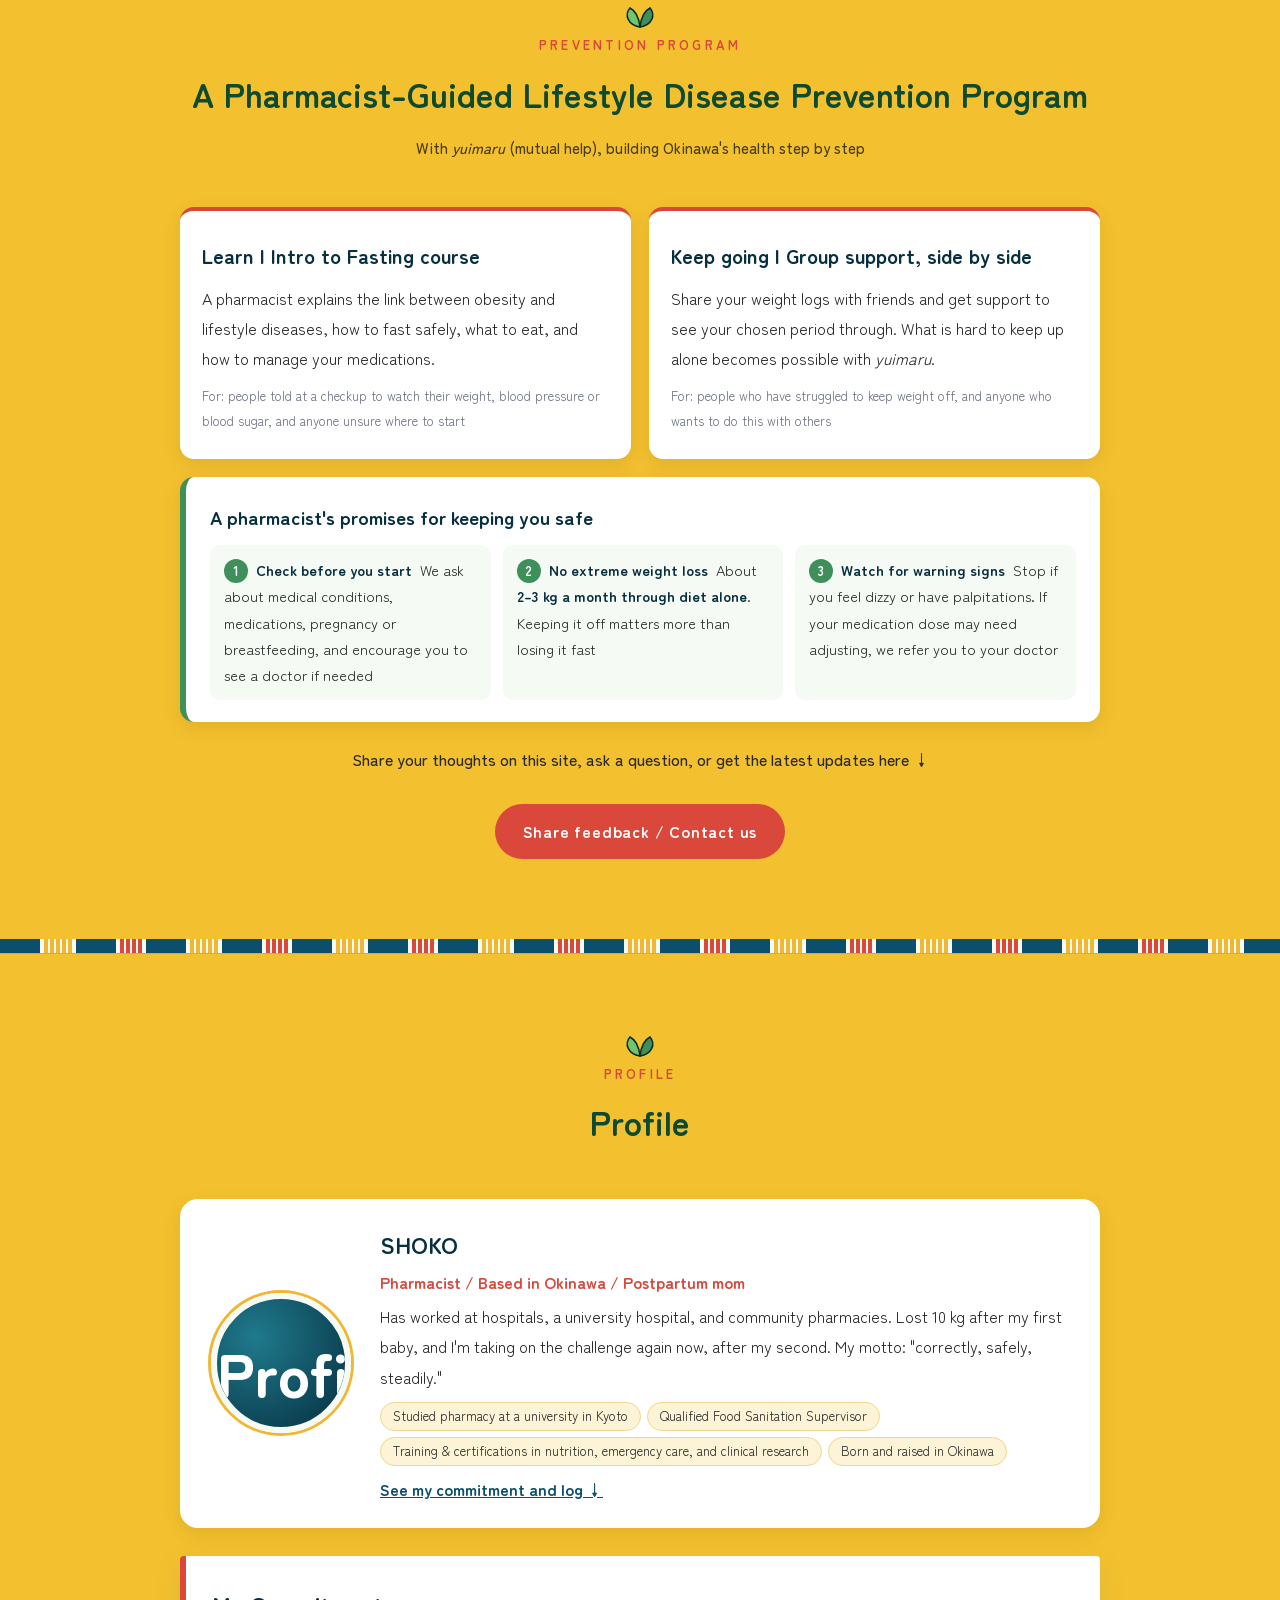
==== commit 64f7b6d2: "トップページを「薬剤師が伴走する、沖縄の生活習慣病予防」として組み立て直す - 沖縄の肥満と医療費のセクションをヒーロー直下に移し、「ダイエットではなく地域の生活習慣病予防」という視点を明示 - 講座" ====
--- a/en.html
+++ b/en.html
@@ -11,13 +11,13 @@
 </script>
 <meta charset="UTF-8">
 <meta name="viewport" content="width=device-width, initial-scale=1.0">
-<title>Yuimaru Fasting | Don't go it alone — fast together</title>
-<meta property="og:title" content="Yuimaru Fasting | Don't go it alone — fast together">
-<meta property="og:description" content="Don't go it alone. An Okinawan pharmacist supports you in fasting correctly and safely, with friends cheering each other on.">
+<title>Yuimaru Fasting | Pharmacist-guided lifestyle disease prevention in Okinawa</title>
+<meta property="og:title" content="Yuimaru Fasting | Pharmacist-guided lifestyle disease prevention in Okinawa">
+<meta property="og:description" content="Over 40% of men in Okinawa have obesity. Each person's weight loss helps prevent lifestyle diseases and can help sustain healthcare in the community. A pharmacist checks your safety and walks alongside you and your peers.">
 <meta property="og:type" content="website">
 <meta property="og:url" content="https://yuimaru-fasting.github.io/en.html">
 <meta property="og:site_name" content="Yuimaru Fasting">
-<meta name="description" content="Don't go it alone. An Okinawan pharmacist supports you in fasting correctly and safely, with friends cheering each other on.">
+<meta name="description" content="Over 40% of men in Okinawa have obesity. Each person's weight loss helps prevent lifestyle diseases and can help sustain healthcare in the community. A pharmacist checks your safety and walks alongside you and your peers.">
 <link rel="alternate" hreflang="en" href="https://yuimaru-fasting.github.io/en.html">
 <link rel="alternate" hreflang="ja" href="https://yuimaru-fasting.github.io/">
 <link rel="alternate" hreflang="x-default" href="https://yuimaru-fasting.github.io/">
@@ -272,6 +272,16 @@
   .card-link{margin-top:auto;padding-top:14px;align-self:flex-start;color:var(--sango);font-weight:700;text-decoration:none;border-bottom:2px solid var(--kiiro)}
   .card-link:hover{color:var(--umi)}
   .course-lead{margin-top:22px;text-align:center;font-weight:700;color:#fff}
+  /* 予防プログラム：安全に伴走するための約束 */
+  .course-safe{margin-top:18px;background:#fff;border-radius:14px;border-left:6px solid var(--kusa);padding:22px 24px;box-shadow:0 6px 18px rgba(90,60,0,.12)}
+  .course-safe h3{color:var(--umi-deep);font-size:19px;margin-bottom:10px}
+  .course-safe ol{list-style:none;display:grid;grid-template-columns:repeat(3,1fr);gap:12px}
+  @media(max-width:820px){.course-safe ol{grid-template-columns:1fr}}
+  .course-safe li{counter-increment:safe;background:var(--suna);border-radius:10px;padding:12px 14px;font-size:14.5px;line-height:1.8}
+  .course-safe ol{counter-reset:safe}
+  .course-safe li::before{content:counter(safe);display:inline-grid;place-items:center;width:24px;height:24px;border-radius:50%;background:var(--kusa);color:#fff;font-size:13px;font-weight:700;margin-right:8px}
+  .course-safe li b{color:var(--umi-deep)}
+  .course .card .for{margin-top:auto;padding-top:10px;font-size:13px;color:var(--hai)}
   .soon{display:inline-block;background:var(--kiiro);color:var(--umi-deep);font-weight:700;font-size:12px;padding:0 10px;border-radius:999px;margin-left:6px;vertical-align:middle}
 
   /* プロフィール */
@@ -561,11 +571,13 @@
         <span aria-current="true">EN</span>
         <a href="./" lang="ja" hreflang="ja">日本語</a>
       </div>
-      <a href="#course" class="nav-cta">Courses &amp; Support</a>
+      <a href="#course" class="nav-cta">Prevention Program</a>
     </div>
   </div>
   <div class="nav-menu">
     <ul>
+      <li><a href="#cost">Obesity &amp; Medical Costs</a></li>
+      <li><a href="#course">Prevention Program</a></li>
       <li><a href="philosophy-en.html">My Philosophy</a></li>
       <li><a href="#ichibun">In 1 Minute</a></li>
       <li><a href="#ippo">Start Tonight</a></li>
@@ -577,9 +589,7 @@
       <li><a href="#herb">Herb Guide</a></li>
       <li><a href="#herb-effect">Herbs &amp; Fasting</a></li>
       <li><a href="#story">Pain &amp; Weight</a></li>
-      <li><a href="#cost">Obesity &amp; Medical Costs</a></li>
       <li><a href="#note">note Articles</a></li>
-      <li><a href="#course">Courses &amp; Support</a></li>
       <li><a href="#profile">Profile</a></li>
       <li><a href="#kiroku">Weight Log</a></li>
     </ul>
@@ -589,12 +599,13 @@
 <header class="hero" id="top">
   <div class="wrap">
    <div class="hero-text">
-    <span class="eyebrow">Fasting from Okinawa, guided by a pharmacist</span>
+    <span class="eyebrow">Pharmacist-guided lifestyle disease prevention in Okinawa</span>
     <h1><span><ruby>Ichariba<rt>once we meet,</rt></ruby>&nbsp;</span><span><ruby>chōdē.<rt>we're family</rt></ruby></span><br><span>With <span class="aka">yuimaru</span>,&nbsp;</span><span>step by step.</span></h1>
-    <p class="lead">Once we meet, we're all family. You don't have to carry it alone.<br>Share your progress with friends, and get support from a pharmacist tailored to you.<br>With Okinawan wisdom and the right knowledge — gently and steadily.</p>
+    <p class="lead">Over 40% of men in Okinawa have obesity.<br>Losing even a little weight helps prevent lifestyle diseases and can help sustain healthcare in our community.<br>You don't have to carry it alone — share your progress with friends.<br>A pharmacist checks your safety and walks alongside each of you.</p>
     <div class="hero-actions">
-      <a href="#ippo" class="btn btn-main">Try it tonight</a>
-      <a href="#course" class="btn btn-sub">See courses &amp; support</a>
+      <a href="#cost" class="btn btn-main">Okinawa's obesity &amp; medical costs</a>
+      <a href="#course" class="btn btn-sub">See the prevention program</a>
+      <a href="#ippo" class="hero-link">Try 12 hours tonight →</a>
       <a href="#ichibun" class="hero-link">Fasting in 1 minute →</a>
       <a href="#herb-effect" class="hero-link">How herbs help while you fast →</a>
     </div>
@@ -613,6 +624,54 @@
 </header>
 
 <div class="minsa"></div>
+
+<!-- 肥満改善と医療費削減 -->
+<section id="cost" class="bg-midori">
+  <div class="wrap">
+    <div class="sec-head">
+      <span class="en">WHY OKINAWA</span>
+      <h2>Obesity and Medical Costs in Okinawa</h2>
+      <p>One person's weight loss can help sustain healthcare for the whole community</p>
+    </div>
+
+    <div class="cost-stats">
+      <div class="cost-stat"><div class="num">41.1<small>%</small></div><div class="label">Share of men in Okinawa with obesity<br>(national: 31.5%)</div></div>
+      <div class="cost-stat"><div class="num">48<small> trillion yen</small></div><div class="label">Japan's national medical expenditure<br>(FY2023, record high)</div></div>
+      <div class="cost-stat"><div class="num">+22<small>%</small></div><div class="label">Medical costs for people with BMI 30+<br>(vs. normal weight)</div></div>
+      <div class="cost-stat"><div class="num">3<small>%</small></div><div class="label">Weight loss at which test results<br>start to improve</div></div>
+    </div>
+
+    <div class="cards">
+      <div class="card">
+        <span class="tag">Okinawa today</span>
+        <h3>Over 40% of men have obesity</h3>
+        <p>In Okinawa, obesity (BMI 25+) affects 41.1% of men and 27.5% of women (FY2024). Among men in their 40s–50s it's over 50%, and both sexes exceed the national average.</p>
+      </div>
+      <div class="card">
+        <span class="tag">Obesity &amp; medical costs</span>
+        <h3>More weight, higher medical costs</h3>
+        <p>Compared with people of normal weight, medical costs are 9.8% higher at BMI 25–29.9 and 22.3% higher at BMI 30+ (Ohsaki Study). National medical expenditure is at a record 48 trillion yen.</p>
+      </div>
+      <div class="card">
+        <span class="tag">Effects of weight loss</span>
+        <h3>Start with 3%, aim for 5–10%</h3>
+        <p>Losing 3% improves blood pressure, blood sugar, and lipids. Losing 5–10% brings even greater improvement.</p>
+      </div>
+    </div>
+
+    <div class="cost-msg">
+      <h3>That's why this is not a "diet" but community lifestyle disease prevention</h3>
+      <ul>
+        <li><b>The goal is your checkup numbers, not your looks.</b> Starting with 3% of body weight (about 1.8 kg for someone weighing 60 kg), we aim to improve blood pressure, blood sugar and lipids</li>
+        <li><b>Prevention isn't just for you.</b> Preventing lifestyle diseases may mean fewer doctor visits and medications later, easing the burden on your family and community</li>
+        <li><b>Many people's weight loss, added up, can help sustain healthcare costs in Okinawa.</b> How big that effect is, though, is still debated in research</li>
+        <li><b>A pharmacist walks alongside you and checks your safety.</b> If you take medication, losing weight may mean your dose needs adjusting. When needed, we encourage you to consult your doctor</li>
+      </ul>
+      <p style="margin-top:14px;text-align:center"><a href="#course" class="btn" style="margin-top:0">See the pharmacist-guided prevention program</a></p>
+    </div>
+    <p class="cost-src">Sources: <a href="https://ryukyushimpo.jp/national/entry-5035817.html" target="_blank" rel="noopener">Okinawa Prefectural Health and Nutrition Survey FY2024 (Ryukyu Shimpo)</a> / <a href="https://www.mhlw.go.jp/toukei/saikin/hw/k-iryohi/23/" target="_blank" rel="noopener">Ministry of Health, Labour and Welfare: Overview of National Medical Care Expenditure FY2023</a> / <a href="https://pubmed.ncbi.nlm.nih.gov/12119572/" target="_blank" rel="noopener">Int J Obes 2002 (Ohsaki Study)</a> / <a href="https://pubmed.ncbi.nlm.nih.gov/25263836/" target="_blank" rel="noopener">Obes Res Clin Pract 2014</a> / <a href="https://pubmed.ncbi.nlm.nih.gov/21593294/" target="_blank" rel="noopener">Diabetes Care 2011</a></p>
+  </div>
+</section>
 
 <!-- 私の想い（理念ページへの入口） -->
 <section id="omoi" class="bg-ki">
@@ -1234,54 +1293,6 @@
   </div>
 </section>
 
-<!-- 肥満改善と医療費削減 -->
-<section id="cost" class="bg-midori">
-  <div class="wrap">
-    <div class="sec-head">
-      <span class="en">HEALTH &amp; COST</span>
-      <h2>Reducing Obesity, Cutting Medical Costs</h2>
-      <p>Weight loss that's good for your body — and for healthcare costs</p>
-    </div>
-
-    <div class="cost-stats">
-      <div class="cost-stat"><div class="num">41.1<small>%</small></div><div class="label">Share of men in Okinawa with obesity<br>(national: 31.5%)</div></div>
-      <div class="cost-stat"><div class="num">48<small> trillion yen</small></div><div class="label">Japan's national medical expenditure<br>(FY2023, record high)</div></div>
-      <div class="cost-stat"><div class="num">+22<small>%</small></div><div class="label">Medical costs for people with BMI 30+<br>(vs. normal weight)</div></div>
-      <div class="cost-stat"><div class="num">3<small>%</small></div><div class="label">Weight loss at which test results<br>start to improve</div></div>
-    </div>
-
-    <div class="cards">
-      <div class="card">
-        <span class="tag">Okinawa today</span>
-        <h3>Over 40% of men have obesity</h3>
-        <p>In Okinawa, obesity (BMI 25+) affects 41.1% of men and 27.5% of women (FY2024). Among men in their 40s–50s it's over 50%, and both sexes exceed the national average.</p>
-      </div>
-      <div class="card">
-        <span class="tag">Obesity &amp; medical costs</span>
-        <h3>More weight, higher medical costs</h3>
-        <p>Compared with people of normal weight, medical costs are 9.8% higher at BMI 25–29.9 and 22.3% higher at BMI 30+ (Ohsaki Study). National medical expenditure is at a record 48 trillion yen.</p>
-      </div>
-      <div class="card">
-        <span class="tag">Effects of weight loss</span>
-        <h3>Start with 3%, aim for 5–10%</h3>
-        <p>Losing 3% improves blood pressure, blood sugar, and lipids. Losing 5–10% brings even greater improvement.</p>
-      </div>
-    </div>
-
-    <div class="cost-msg">
-      <h3>What I want to share as a pharmacist</h3>
-      <ul>
-        <li>For someone weighing 60 kg, 3% is about 1.8 kg. Start with "2 kg first"</li>
-        <li>Preventing lifestyle diseases may mean fewer doctor visits and medications in the future</li>
-        <li>Each person's weight loss helps support healthcare costs in Okinawa and Japan (how big the effect is remains debated in research)</li>
-        <li>If you take medication, your dose may need adjusting. Consult your doctor or pharmacist</li>
-      </ul>
-      <p style="margin-top:14px;text-align:center"><a href="#course" class="btn" style="margin-top:0">See courses &amp; support, and work on it together</a></p>
-    </div>
-    <p class="cost-src">Sources: <a href="https://ryukyushimpo.jp/national/entry-5035817.html" target="_blank" rel="noopener">Okinawa Prefectural Health and Nutrition Survey FY2024 (Ryukyu Shimpo)</a> / <a href="https://www.mhlw.go.jp/toukei/saikin/hw/k-iryohi/23/" target="_blank" rel="noopener">Ministry of Health, Labour and Welfare: Overview of National Medical Care Expenditure FY2023</a> / <a href="https://pubmed.ncbi.nlm.nih.gov/12119572/" target="_blank" rel="noopener">Int J Obes 2002 (Ohsaki Study)</a> / <a href="https://pubmed.ncbi.nlm.nih.gov/25263836/" target="_blank" rel="noopener">Obes Res Clin Pract 2014</a> / <a href="https://pubmed.ncbi.nlm.nih.gov/21593294/" target="_blank" rel="noopener">Diabetes Care 2011</a></p>
-  </div>
-</section>
-
 <!-- noteの記事（notes.json から自動で表示） -->
 <section id="note" class="bg-ki">
   <div class="wrap">
@@ -1301,21 +1312,30 @@
 <section id="course" class="bg-midori">
   <div class="wrap">
     <div class="sec-head">
-      <span class="en">SUPPORT</span>
-      <h2>Courses &amp; Support</h2>
-      <p>Looking for friends to take this on together</p>
+      <span class="en">PREVENTION PROGRAM</span>
+      <h2>A Pharmacist-Guided Lifestyle Disease Prevention Program</h2>
+      <p>With <i>yuimaru</i> (mutual help), building Okinawa's health step by step</p>
     </div>
     <div class="course">
       <div class="card">
-        <h3>Intro to Fasting course</h3>
-        <p>A pharmacist explains how to fast safely, what to eat, and how to manage your medications.</p>
-      </div>
-      <div class="card">
-        <h3>Group support, side by side</h3>
-        <p>Share your logs with friends and get support to see your chosen period through.</p>
-      </div>
-    </div>
-    <p class="course-cycle">Our motto: aim to lose <b>2–3 kg a month</b> <b>through diet alone</b>.</p>
+        <h3>Learn | Intro to Fasting course</h3>
+        <p>A pharmacist explains the link between obesity and lifestyle diseases, how to fast safely, what to eat, and how to manage your medications.</p>
+        <p class="for">For: people told at a checkup to watch their weight, blood pressure or blood sugar, and anyone unsure where to start</p>
+      </div>
+      <div class="card">
+        <h3>Keep going | Group support, side by side</h3>
+        <p>Share your weight logs with friends and get support to see your chosen period through. What is hard to keep up alone becomes possible with <i>yuimaru</i>.</p>
+        <p class="for">For: people who have struggled to keep weight off, and anyone who wants to do this with others</p>
+      </div>
+    </div>
+    <div class="course-safe">
+      <h3>A pharmacist's promises for keeping you safe</h3>
+      <ol>
+        <li><b>Check before you start</b>&nbsp; We ask about medical conditions, medications, pregnancy or breastfeeding, and encourage you to see a doctor if needed</li>
+        <li><b>No extreme weight loss</b>&nbsp; About <b>2–3 kg a month through diet alone</b>. Keeping it off matters more than losing it fast</li>
+        <li><b>Watch for warning signs</b>&nbsp; Stop if you feel dizzy or have palpitations. If your medication dose may need adjusting, we refer you to your doctor</li>
+      </ol>
+    </div>
     <p class="course-lead">Share your thoughts on this site, ask a question, or get the latest updates here ↓</p>
     <p style="text-align:center;margin-top:0">
       <a href="https://docs.google.com/forms/d/e/1FAIpQLSdoLhjHQo1j9Xf3DdlVGUlRU6SxPW9RMfTSrckl-nvVH-tbSQ/viewform" class="btn" target="_blank" rel="noopener">Share feedback / Contact us</a>
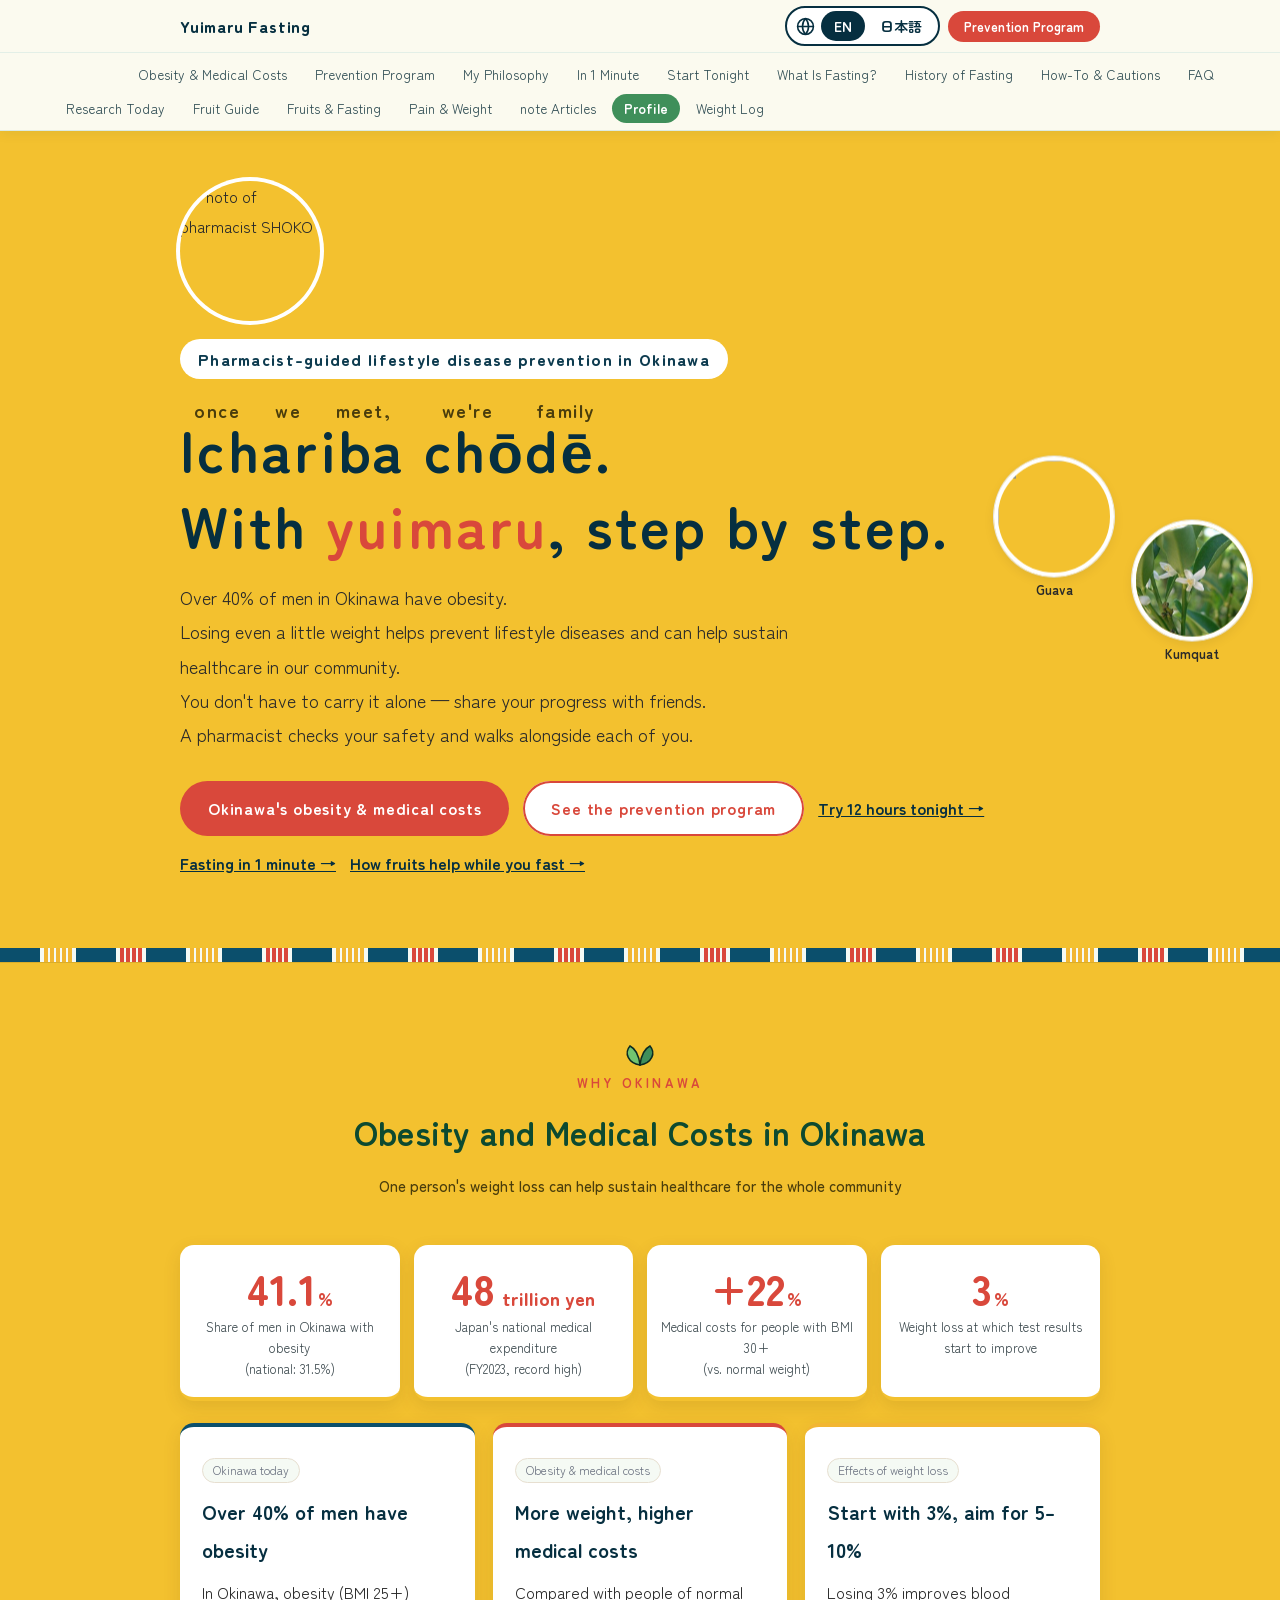
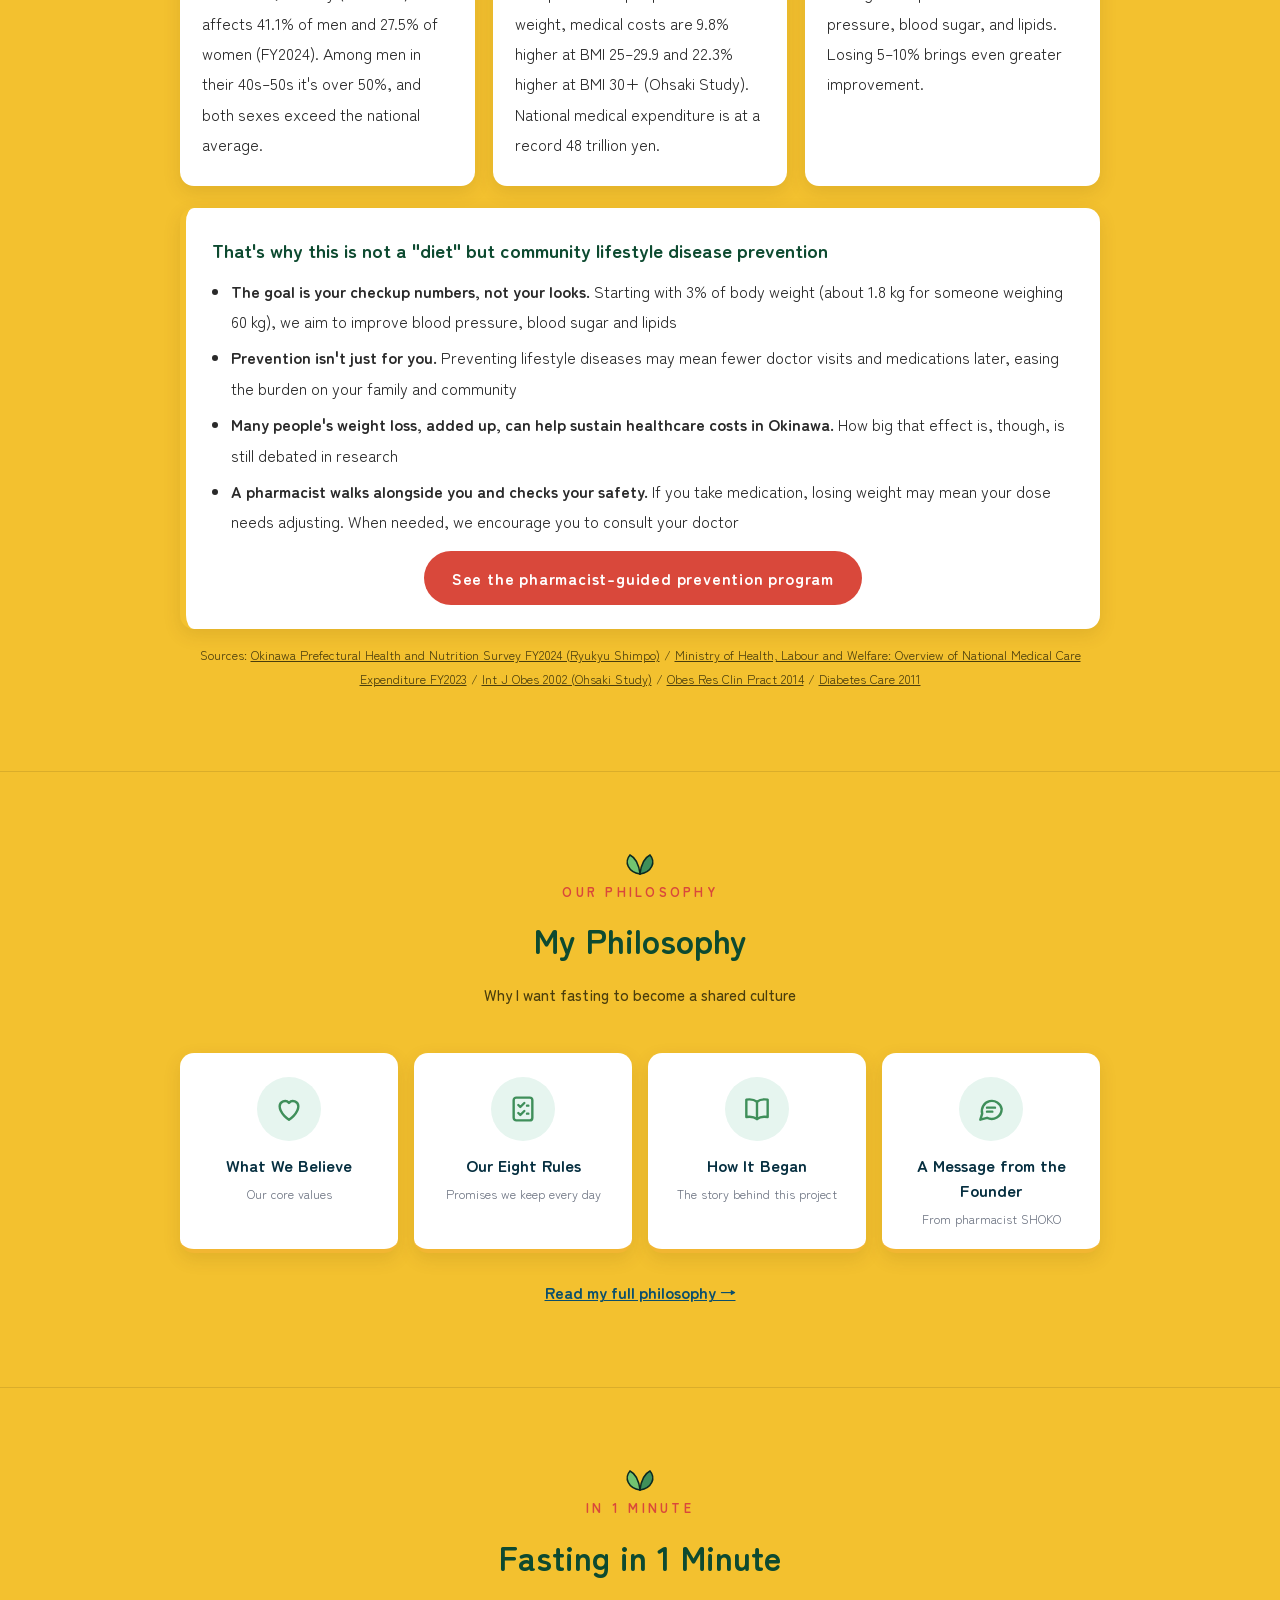
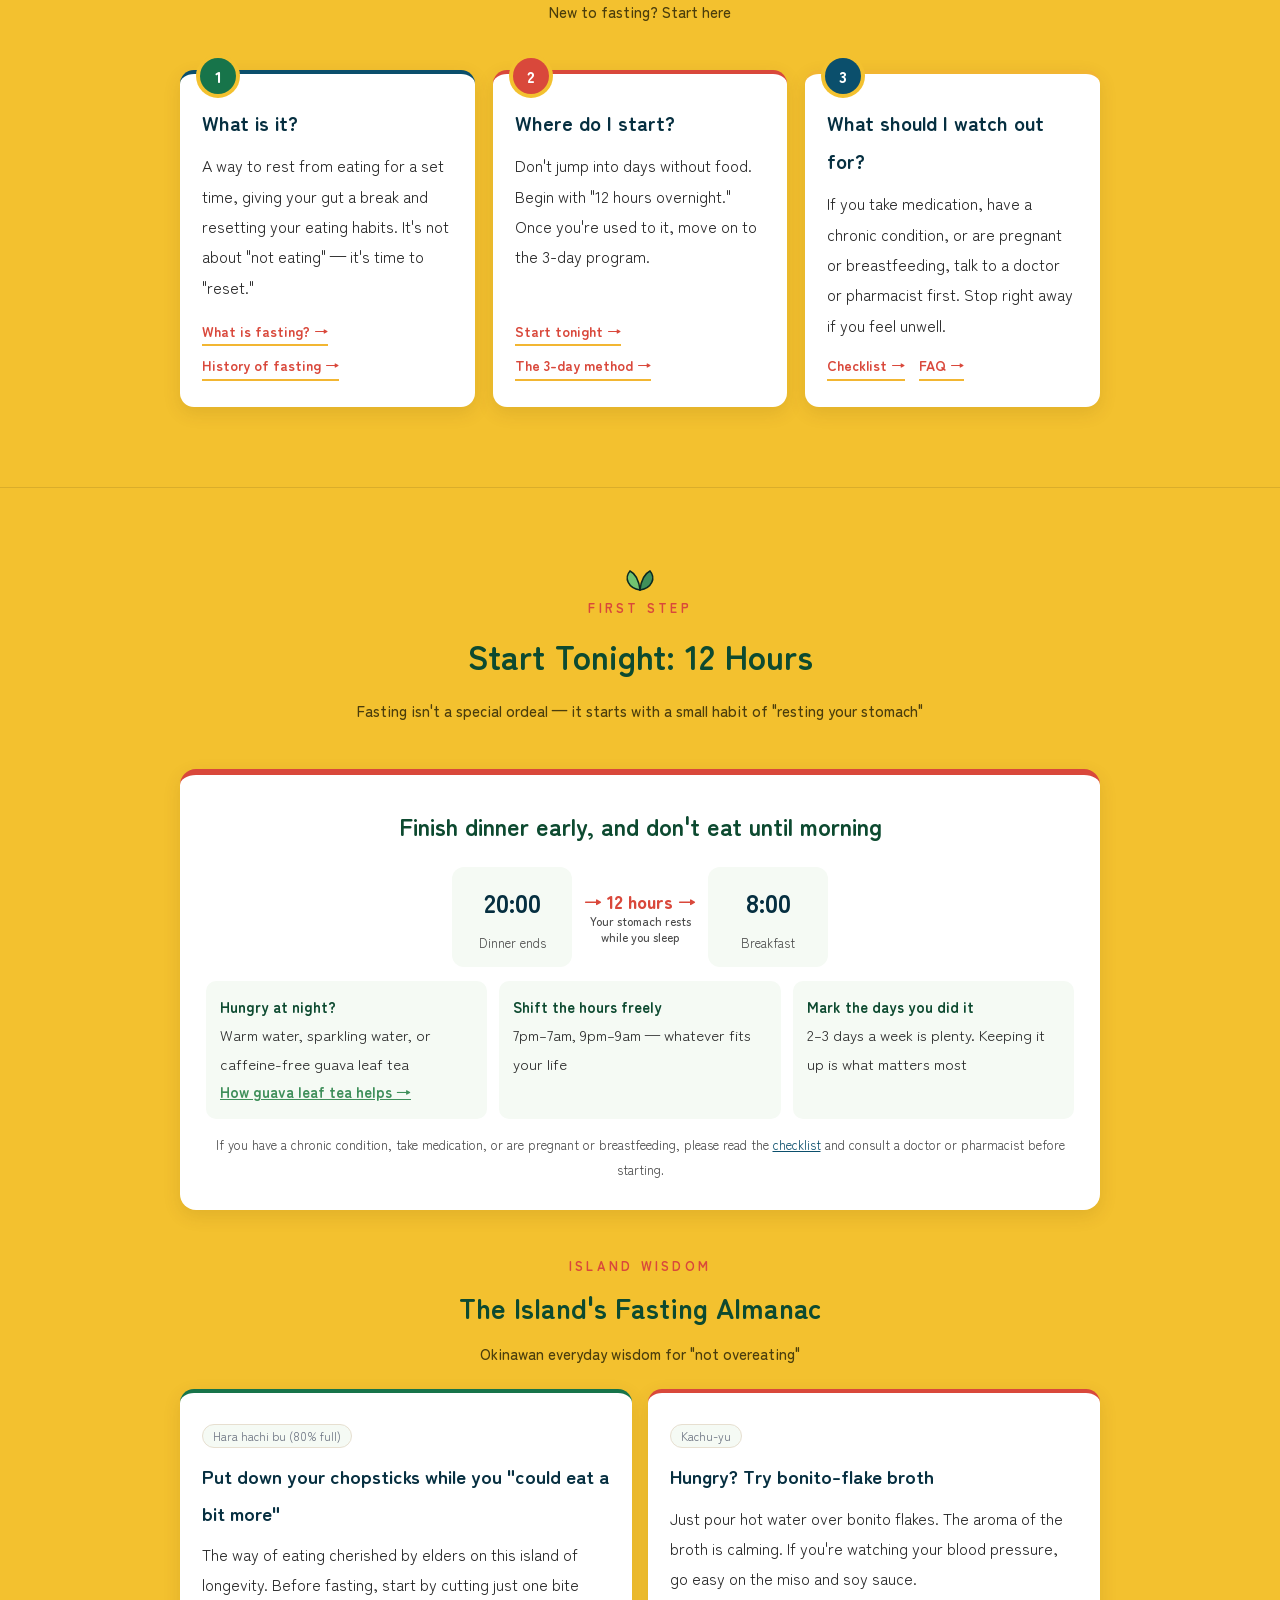
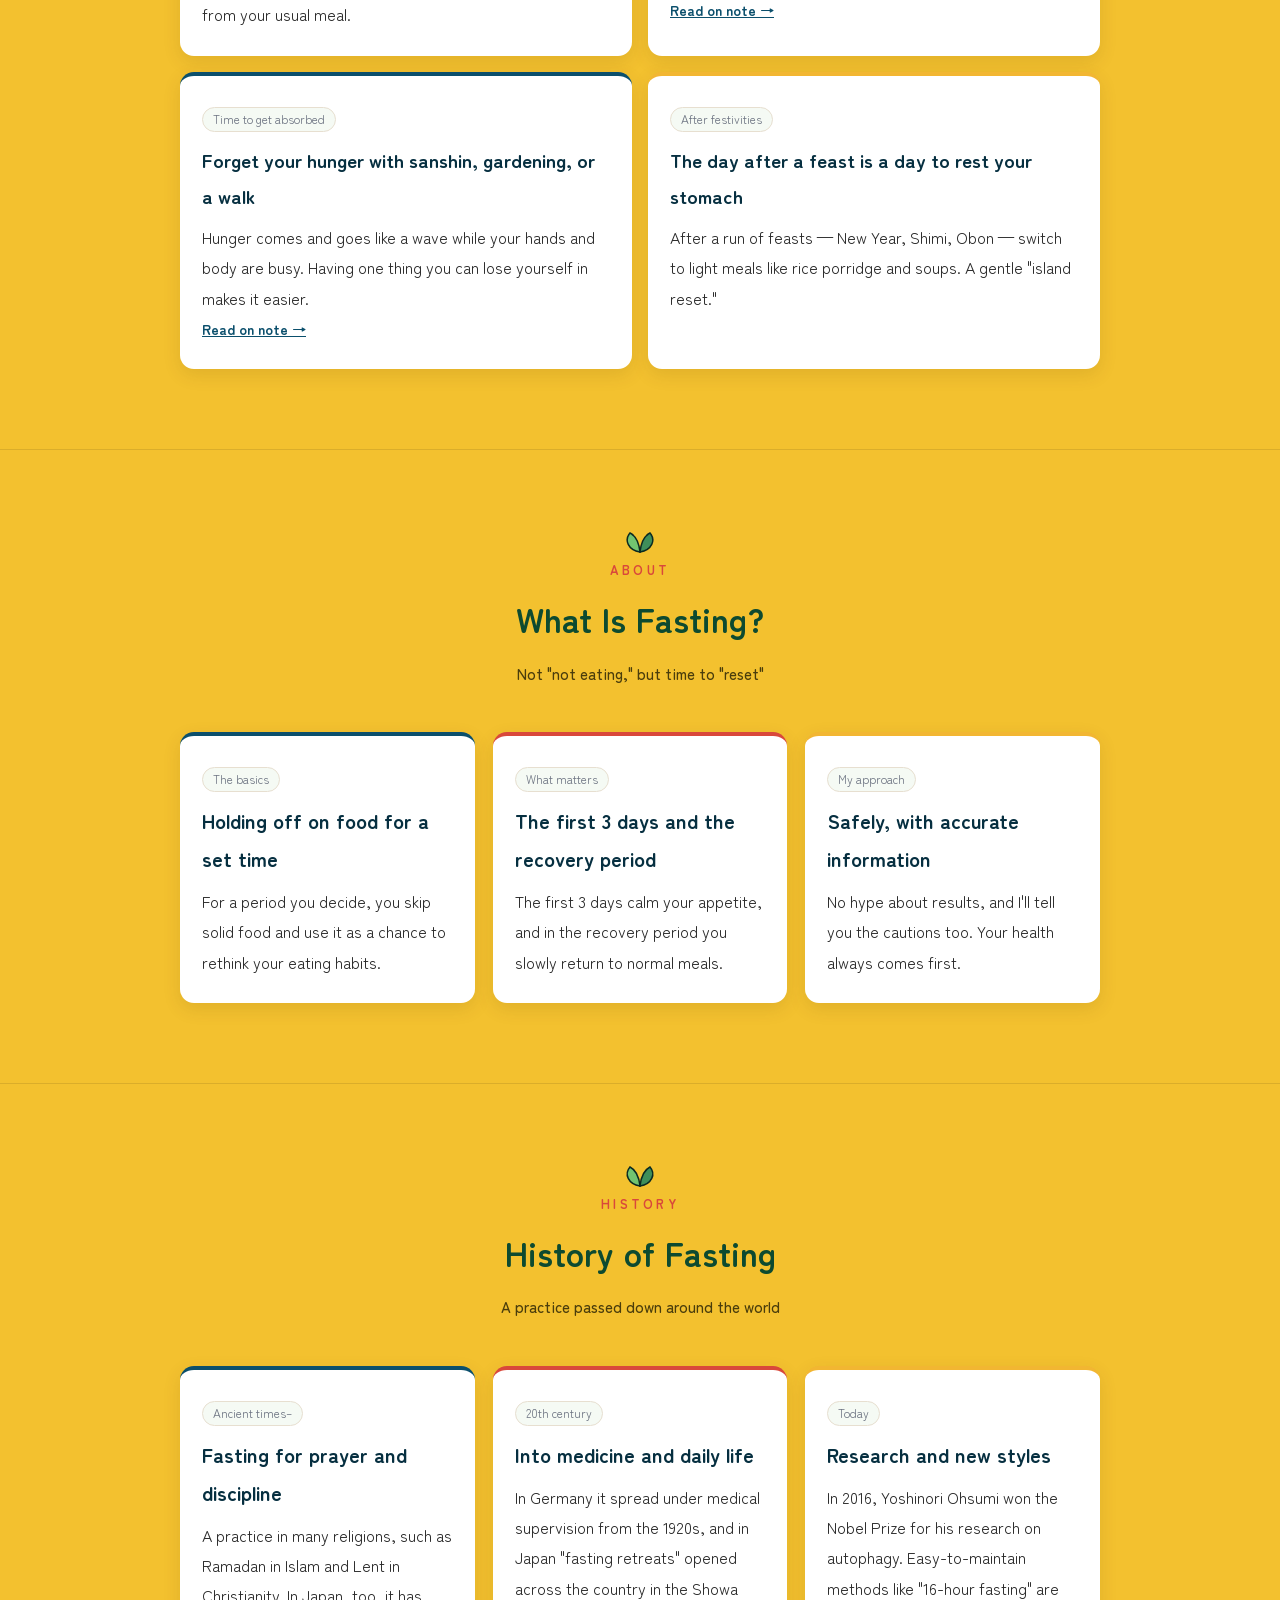
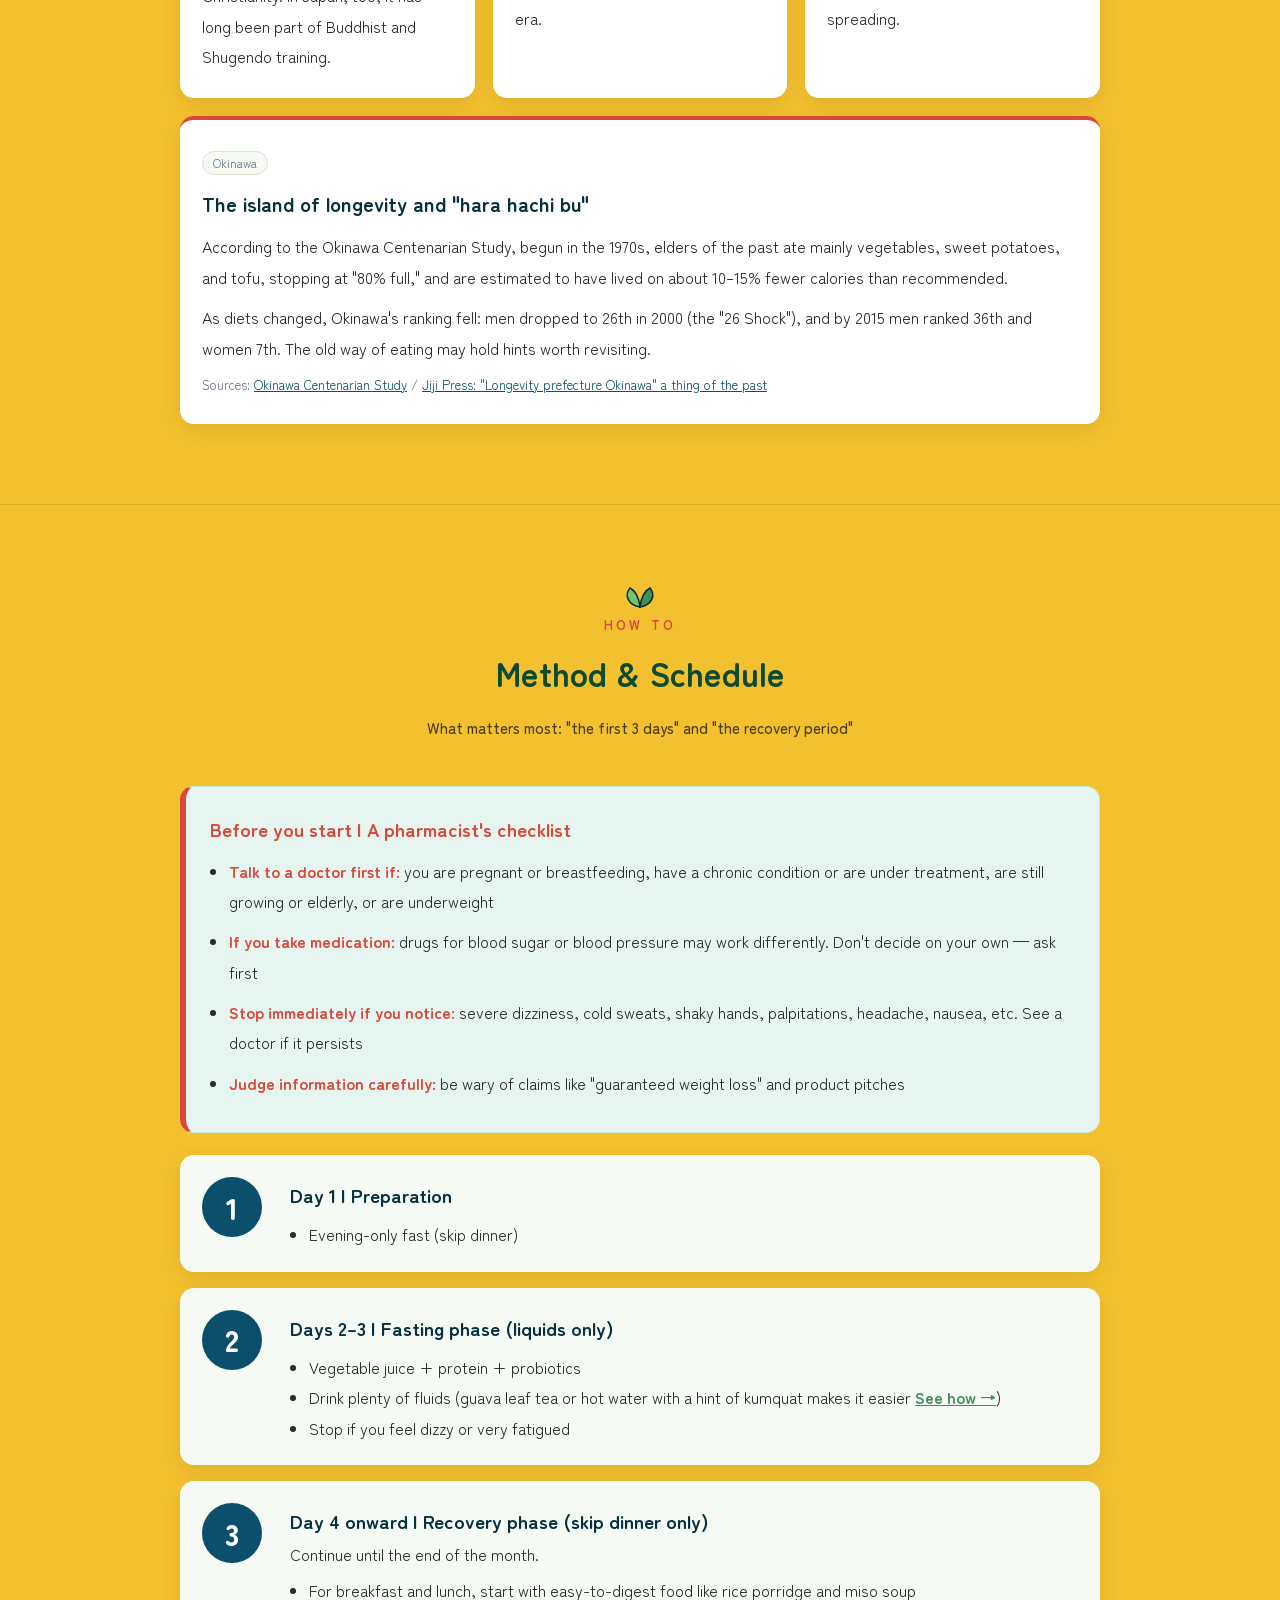
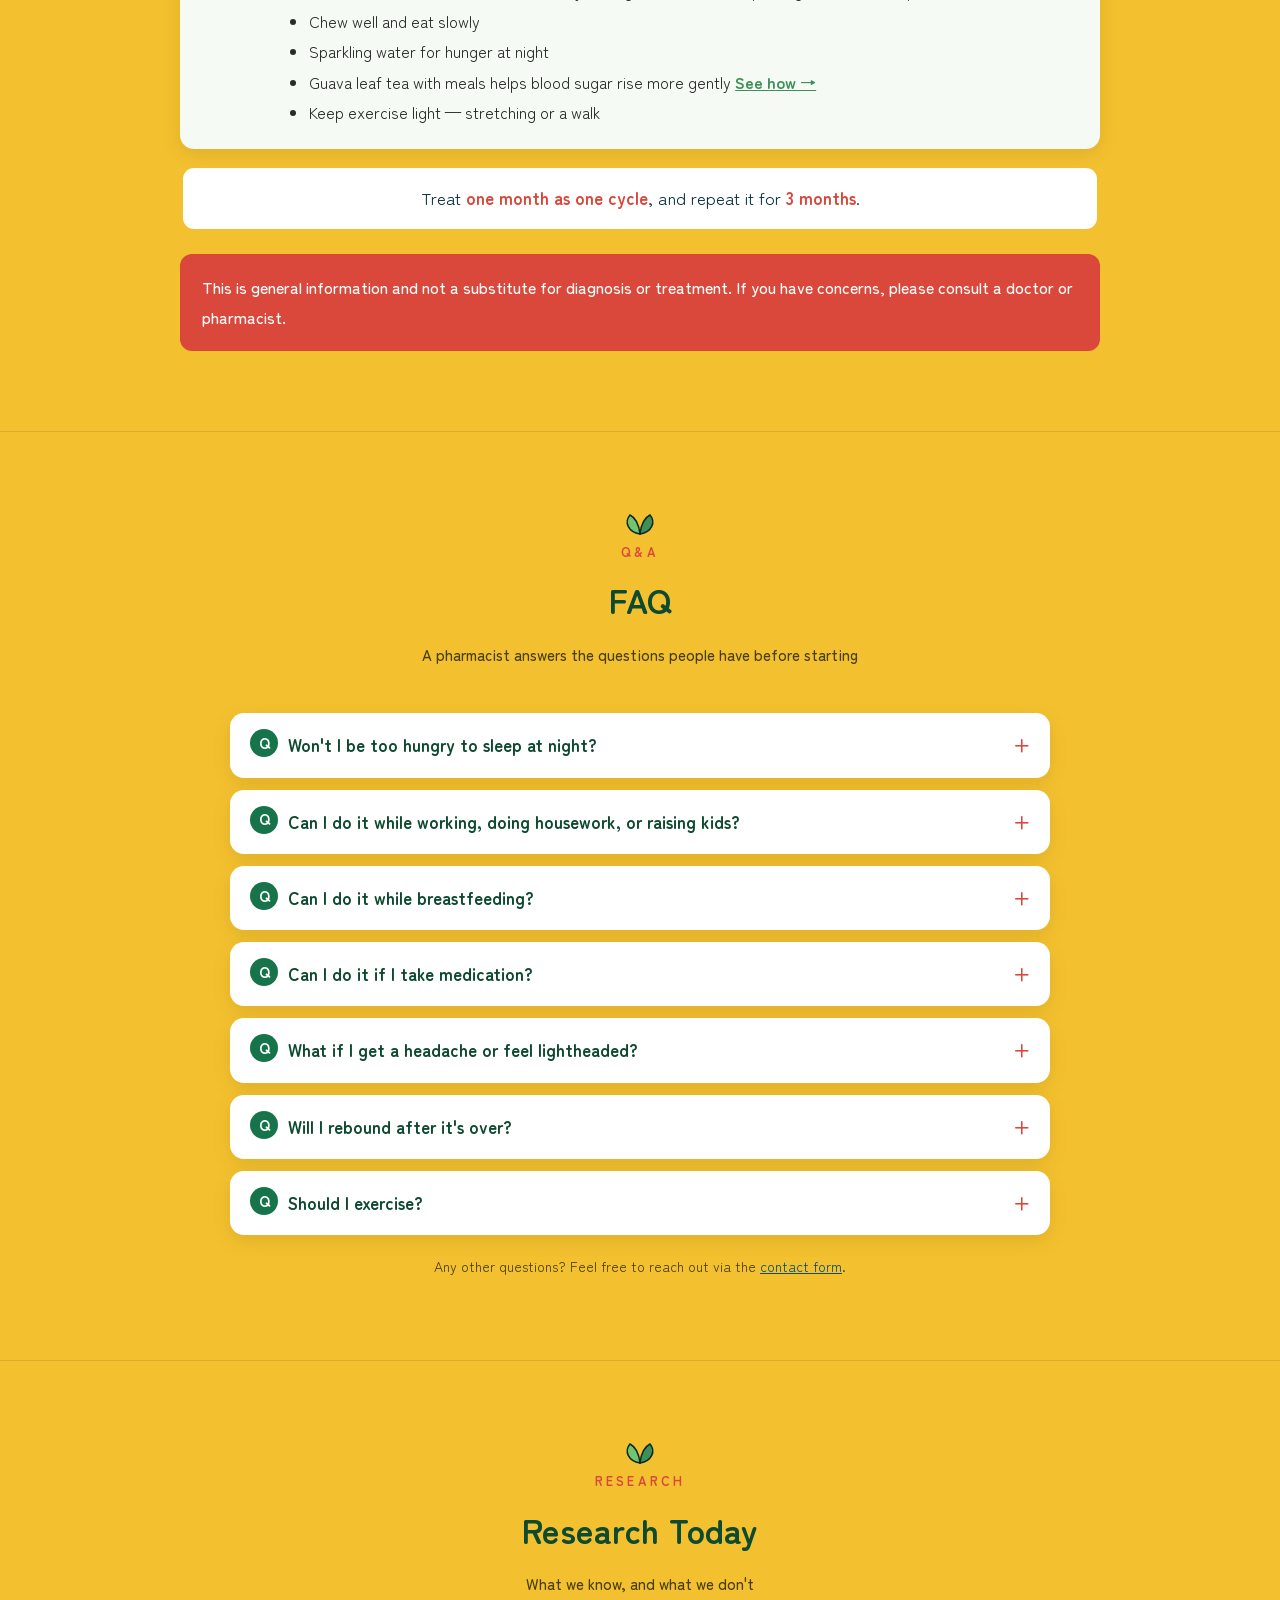
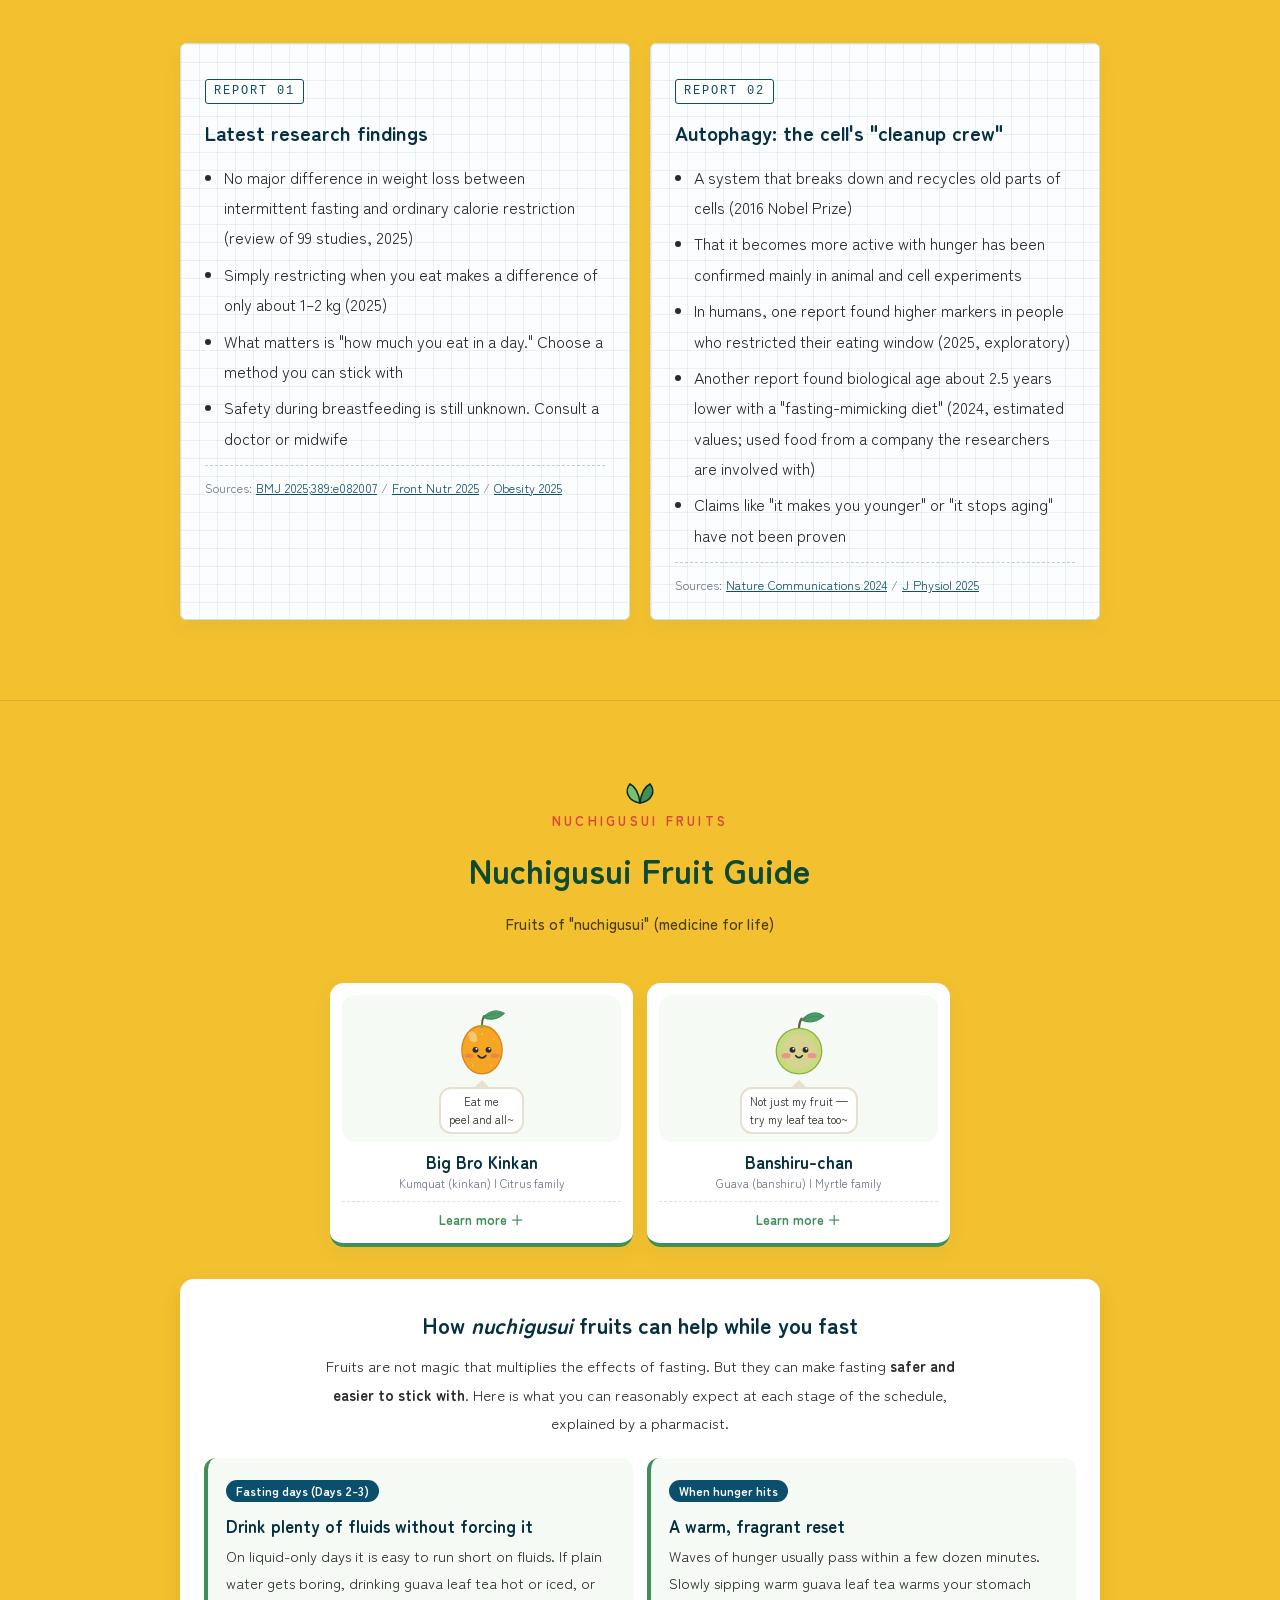
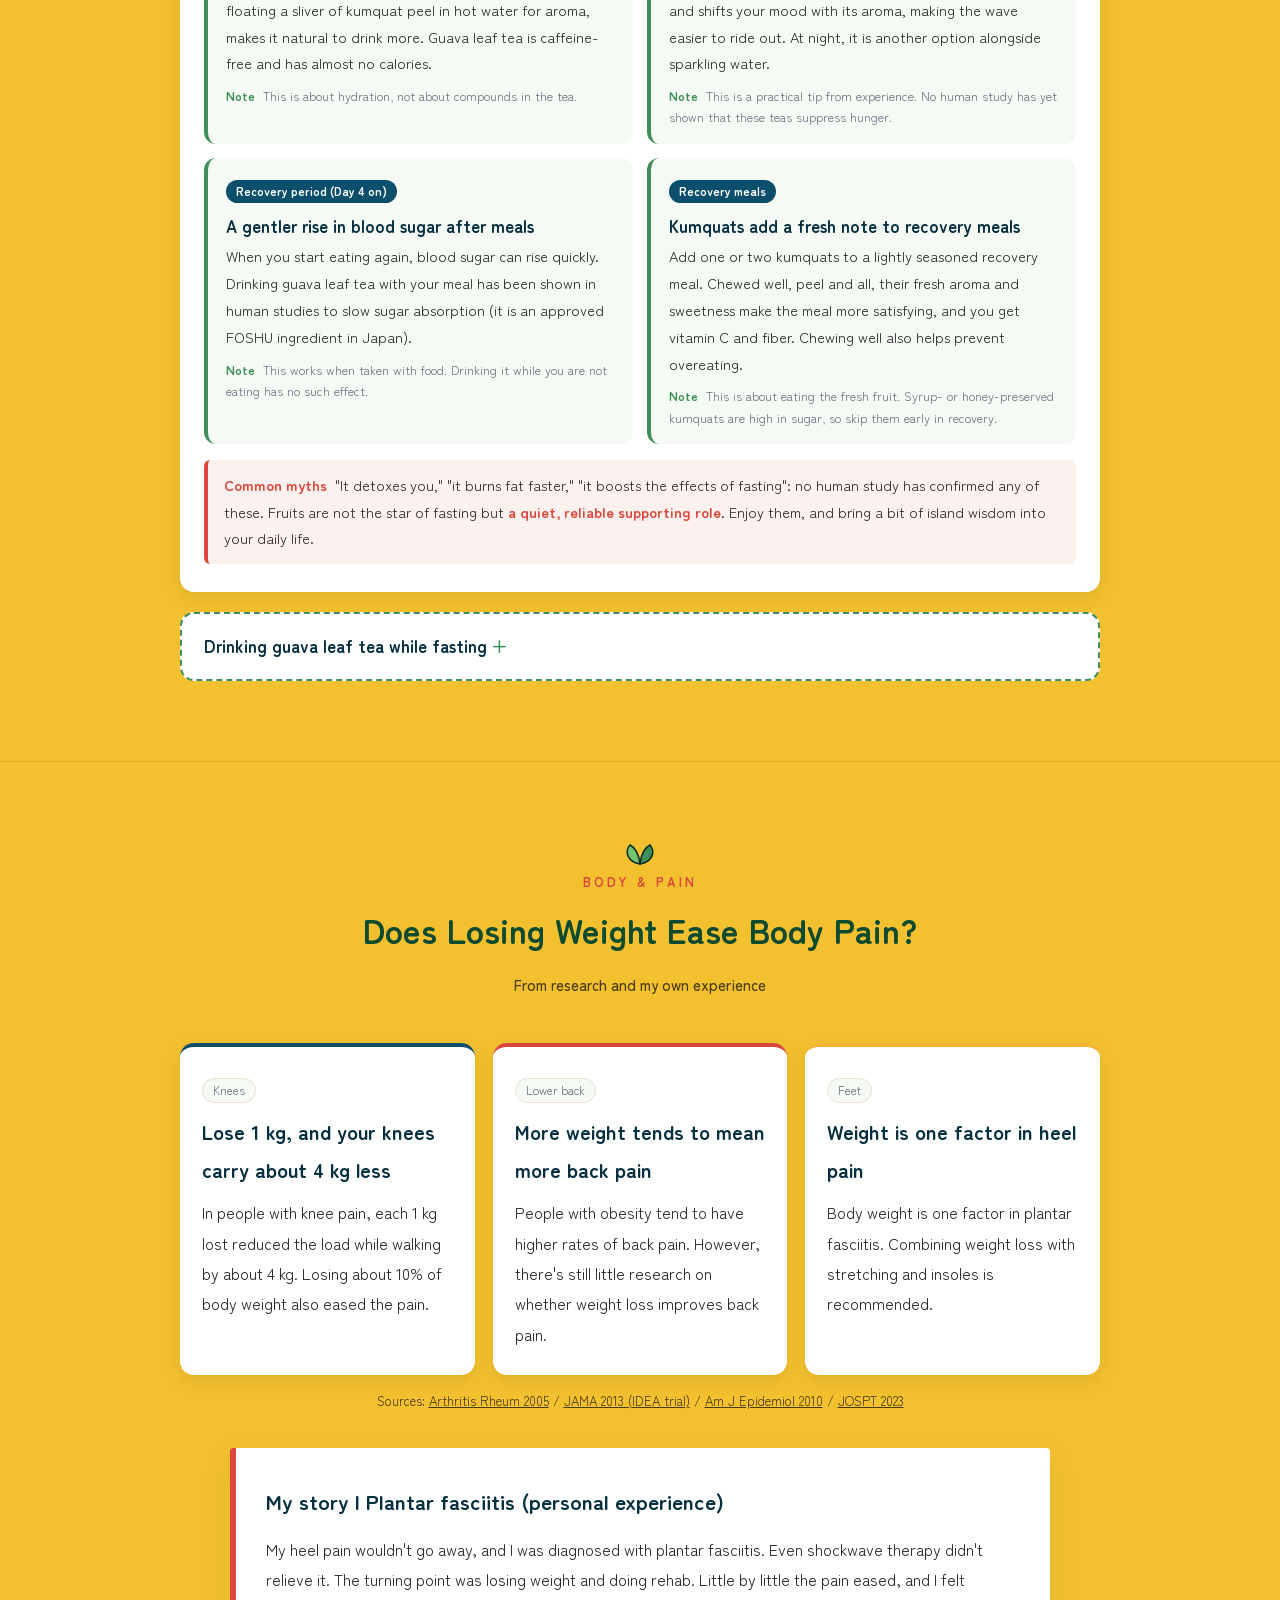
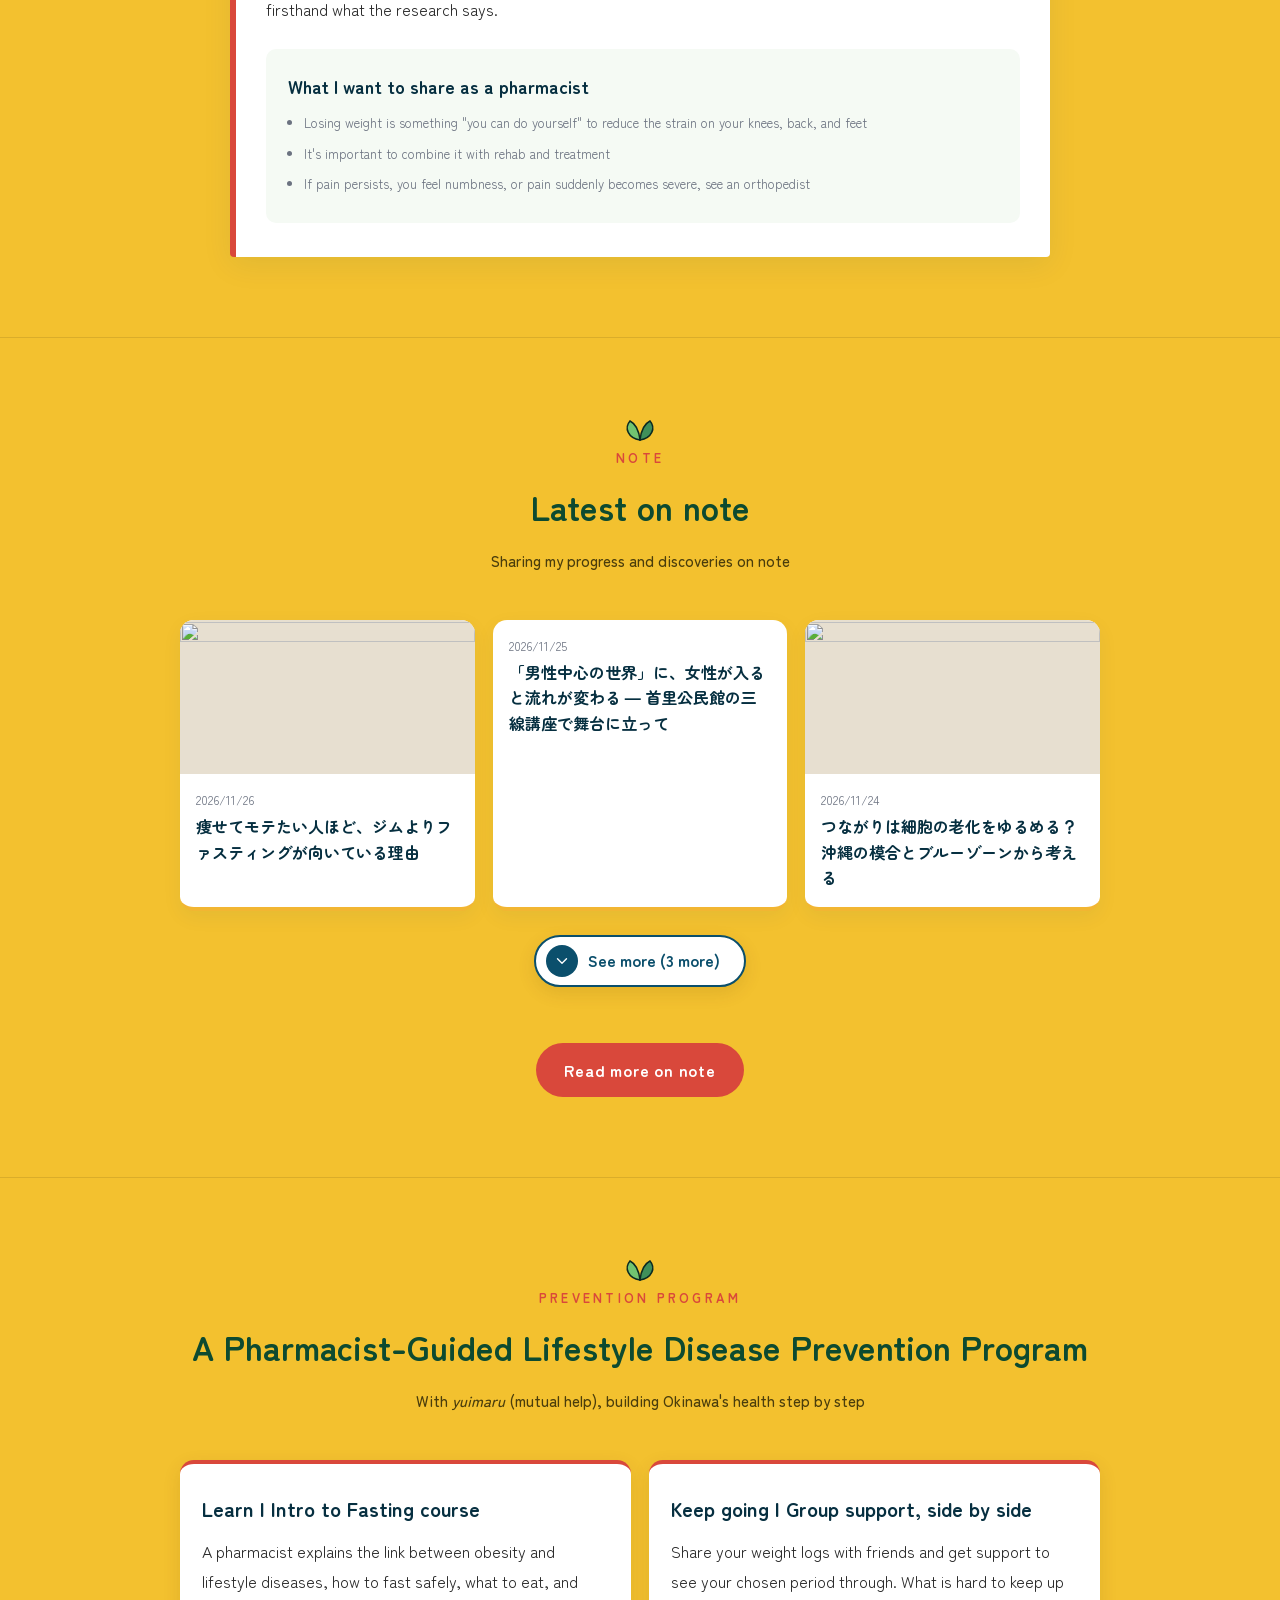
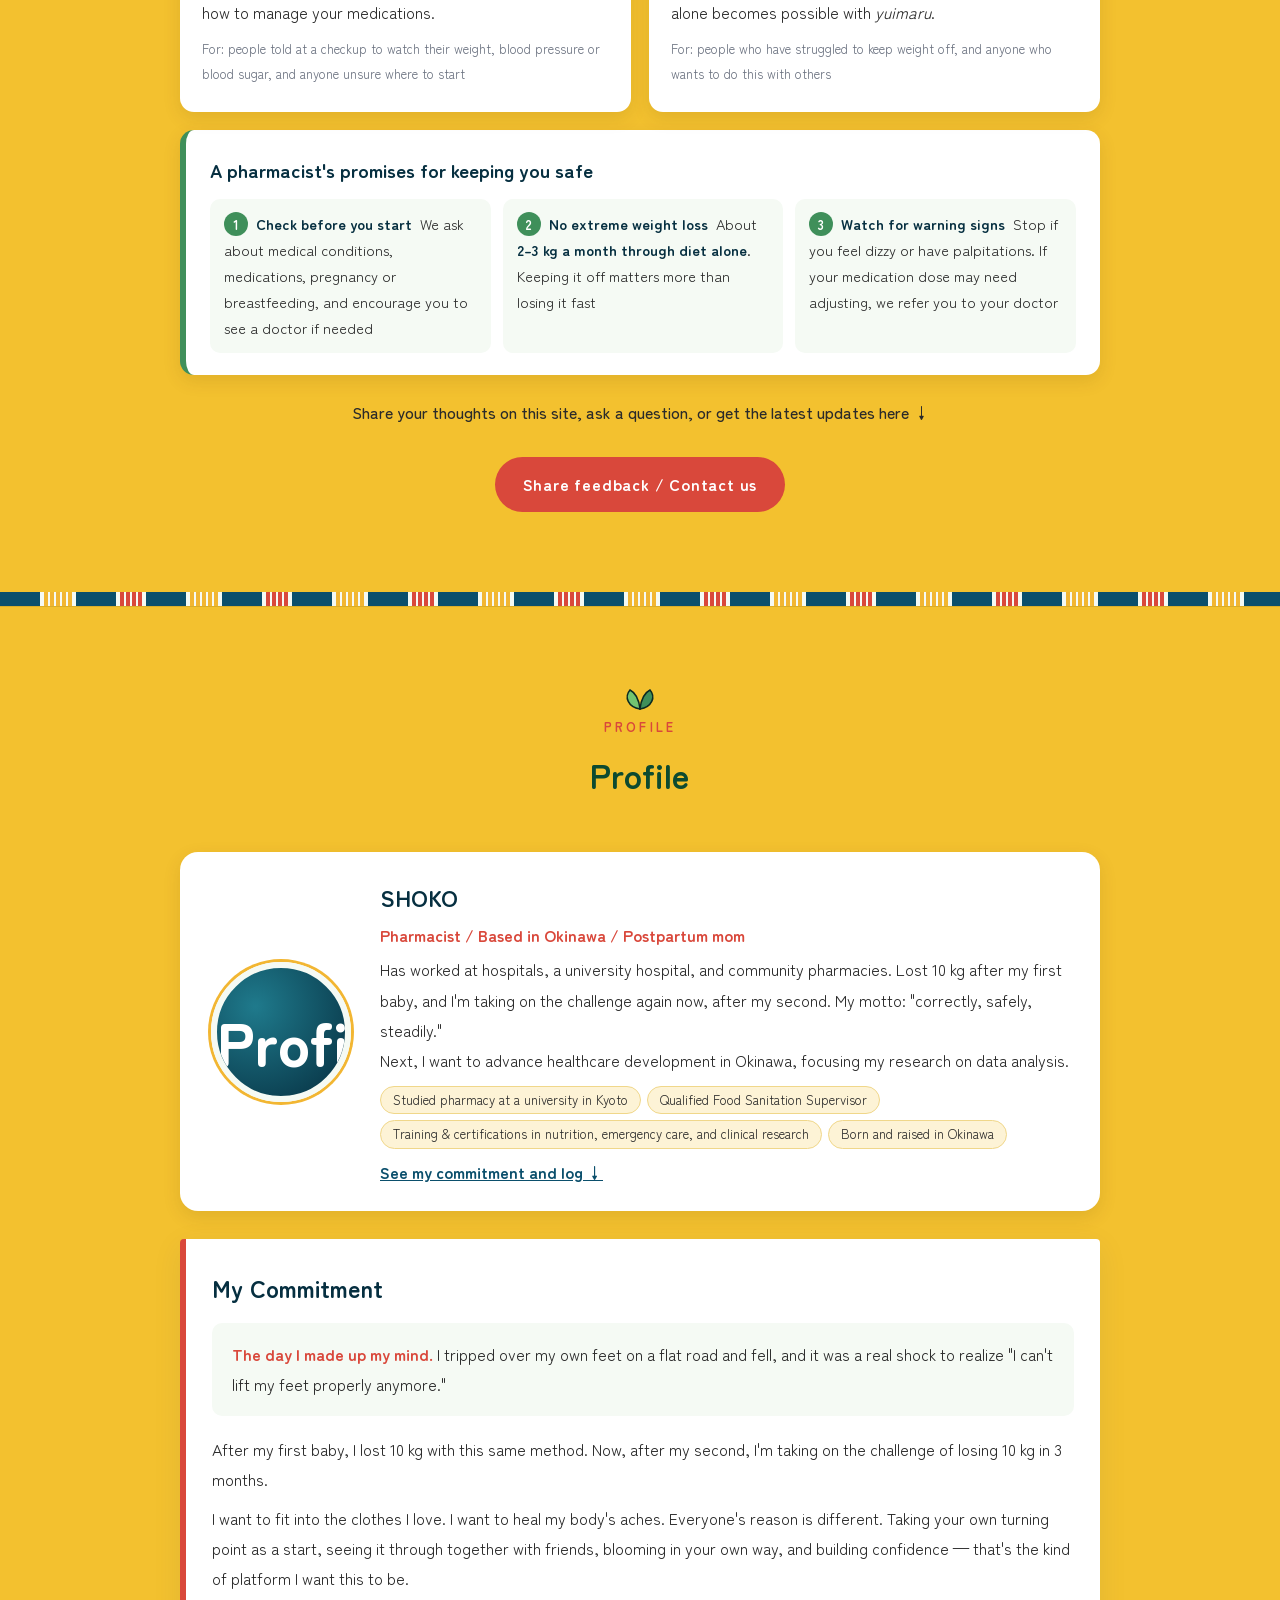
==== commit 685e30a8: "薬草図鑑をグァバとキンカンの果実図鑑に絞り、プロフィールに研究の方向性を追加 - ウコン・長命草・ゴーヤー・フーチバー・月桃・桑のカードを外し、キンカンのカードを追加 - 「薬草」の表記を「果実」に変" ====
--- a/en.html
+++ b/en.html
@@ -93,17 +93,17 @@
   @media(max-width:420px){nav .logo{font-size:15px}nav .nav-cta{padding:8px 12px;font-size:12px}}
 
   /* ヒーロー */
-  /* 沖縄の薬草（ゴーヤー棚・月桃・ウコン・長命草・フーチバー・グァバ・桑） */
+  /* 果実（グァバ・キンカン） */
   .hero{background:var(--ki);color:var(--sumi);position:relative;overflow:hidden}
   .hero .wrap{z-index:2}
-  /* サイトに載せている薬草の花（丸い写真） */
+  /* サイトに載せている果実の花（丸い写真） */
   .hero-flowers{display:grid;grid-template-columns:repeat(2,120px);column-gap:18px;row-gap:6px;margin:0;padding:0;list-style:none}
   .hero-flowers li{text-align:center;font-size:13px;font-weight:700;line-height:1.4;color:var(--sumi)}
   .hero-flowers li:nth-child(even){transform:translateY(64px)}
   .hero-flowers img{display:block;width:120px;height:120px;border-radius:50%;object-fit:cover;border:4px solid #fff;box-shadow:0 0 0 1px #e6e6e6,0 4px 12px rgba(0,0,0,.08);margin:0 auto 4px}
   @media(min-width:1200px){.hero-flowers{position:absolute;right:calc((100vw - 100%) / -2 + 28px);top:50%;transform:translateY(-58%)}}
-  @media(max-width:720px){.hero-flowers{grid-template-columns:repeat(4,1fr) !important;max-width:520px !important}}
-  @media(max-width:1199px){.hero-flowers{order:5;grid-template-columns:repeat(7,1fr);column-gap:10px;row-gap:12px;width:100%;max-width:820px}.hero-flowers li:nth-child(even){transform:none}.hero-flowers img{width:100%;height:auto;aspect-ratio:1;border-width:3px}.hero-flowers li{font-size:11.5px}}
+  @media(max-width:720px){.hero-flowers{max-width:240px !important}}
+  @media(max-width:1199px){.hero-flowers{order:5;grid-template-columns:repeat(2,1fr);column-gap:14px;row-gap:12px;width:100%;max-width:280px}.hero-flowers li:nth-child(even){transform:none}.hero-flowers img{width:100%;height:auto;aspect-ratio:1;border-width:3px}.hero-flowers li{font-size:11.5px}}
   /* キャッチコピーと説明文（白い背景） */
   .hero h1{color:var(--umi-deep)}
   .hero h1 rt{color:#4a3d0c}
@@ -295,7 +295,7 @@
   .profile ul{list-style:none;margin-top:10px}
   .profile li::before{content:"◆ ";color:var(--kiiro)}
 
-  /* 沖縄の薬草（キャラクター図鑑） */
+  /* ぬちぐすい果実（キャラクター図鑑） */
   .herb-intro{max-width:760px;margin:0 auto 34px;text-align:center}
   .herb-intro b{color:var(--kusa)}
   .herb-grid{display:grid;grid-template-columns:repeat(3,1fr);gap:20px}
@@ -352,8 +352,7 @@
   .cost-src a{color:#fff}
 
   /* 薬草図鑑をコンパクトに */
-  .herb-grid{grid-template-columns:repeat(4,1fr);gap:14px}
-  @media(max-width:900px){.herb-grid{grid-template-columns:repeat(3,1fr)}}
+  .herb-grid{grid-template-columns:repeat(2,1fr);gap:14px;max-width:620px;margin:0 auto}
   @media(max-width:640px){.herb-grid{grid-template-columns:1fr 1fr;gap:10px}}
   .herb-card{padding:12px 12px 10px;border-radius:14px}
   .chara{padding:8px 6px;margin-bottom:8px}
@@ -586,8 +585,8 @@
       <li><a href="#howto">How-To &amp; Cautions</a></li>
       <li><a href="#faq">FAQ</a></li>
       <li><a href="#research">Research Today</a></li>
-      <li><a href="#herb">Herb Guide</a></li>
-      <li><a href="#herb-effect">Herbs &amp; Fasting</a></li>
+      <li><a href="#herb">Fruit Guide</a></li>
+      <li><a href="#herb-effect">Fruits &amp; Fasting</a></li>
       <li><a href="#story">Pain &amp; Weight</a></li>
       <li><a href="#note">note Articles</a></li>
       <li><a href="#profile">Profile</a></li>
@@ -607,18 +606,13 @@
       <a href="#course" class="btn btn-sub">See the prevention program</a>
       <a href="#ippo" class="hero-link">Try 12 hours tonight →</a>
       <a href="#ichibun" class="hero-link">Fasting in 1 minute →</a>
-      <a href="#herb-effect" class="hero-link">How herbs help while you fast →</a>
+      <a href="#herb-effect" class="hero-link">How fruits help while you fast →</a>
     </div>
    </div>
     <img class="hero-photo" src="profile.jpg" alt="Photo of pharmacist SHOKO">
-    <ul class="hero-flowers" aria-label="Tap to see how herbs help while you fast: Flowers of the herbs in the Nuchigusui Herb Guide">
-      <li><a href="#herb-effect"><img src="flower-gettou.jpg" alt="">Shell ginger</a></li>
-      <li><a href="#herb-effect"><img src="flower-ukon.jpg" alt="">Turmeric</a></li>
-      <li><a href="#herb-effect"><img src="flower-chomeiso.jpg" alt="">Chomeiso</a></li>
-      <li><a href="#herb-effect"><img src="flower-goya.jpg" alt="">Goya</a></li>
-      <li><a href="#herb-effect"><img src="flower-fuchiba.jpg" alt="">Fuchiba</a></li>
+    <ul class="hero-flowers" aria-label="Tap to see how fruits help while you fast: Flowers of the fruits in the Nuchigusui Fruit Guide">
       <li><a href="#herb-effect"><img src="flower-guava.jpg" alt="">Guava</a></li>
-      <li><a href="#herb-effect"><img src="flower-kuwa.jpg" alt="">Mulberry</a></li>
+      <li><a href="#herb-effect"><img src="flower-kinkan.jpg" alt="">Kumquat</a></li>
     </ul>
   </div>
 </header>
@@ -738,7 +732,7 @@
         <div class="t"><b>8:00</b><span>Breakfast</span></div>
       </div>
       <ul class="ippo-tips">
-        <li><b>Hungry at night?</b>Warm water, sparkling water, or caffeine-free herbal tea (guava tea, mulberry leaf tea, etc.) <a href="#herb-effect" class="herb-link">How herbal tea helps →</a></li>
+        <li><b>Hungry at night?</b>Warm water, sparkling water, or caffeine-free guava leaf tea <a href="#herb-effect" class="herb-link">How guava leaf tea helps →</a></li>
         <li><b>Shift the hours freely</b>7pm–7am, 9pm–9am — whatever fits your life</li>
         <li><b>Mark the days you did it</b>2–3 days a week is plenty. Keeping it up is what matters most</li>
       </ul>
@@ -871,7 +865,7 @@
           <h3>Days 2–3 | Fasting phase (liquids only)</h3>
           <ul>
             <li>Vegetable juice + protein + probiotics</li>
-            <li>Drink plenty of fluids (rotating herbal teas makes it easier <a href="#herb-effect" class="herb-link">See how →</a>)</li>
+            <li>Drink plenty of fluids (guava leaf tea or hot water with a hint of kumquat makes it easier <a href="#herb-effect" class="herb-link">See how →</a>)</li>
             <li>Stop if you feel dizzy or very fatigued</li>
           </ul>
         </div>
@@ -884,7 +878,7 @@
             <li>For breakfast and lunch, start with easy-to-digest food like rice porridge and miso soup</li>
             <li>Chew well and eat slowly</li>
             <li>Sparkling water for hunger at night</li>
-            <li>Guava or mulberry leaf tea with meals helps blood sugar rise more gently <a href="#herb-effect" class="herb-link">See how →</a></li>
+            <li>Guava leaf tea with meals helps blood sugar rise more gently <a href="#herb-effect" class="herb-link">See how →</a></li>
             <li>Keep exercise light — stretching or a walk</li>
           </ul>
         </div>
@@ -973,136 +967,46 @@
   </div>
 </section>
 
-<!-- 沖縄の薬草（キャラクター図鑑） -->
+<!-- ぬちぐすい果実（キャラクター図鑑） -->
 <section id="herb" class="herb bg-ki">
   <div class="wrap">
     <div class="sec-head">
-      <span class="en">OKINAWAN HERBS</span>
-      <h2>Nuchigusui Herb Guide</h2>
-      <p>Herbs of "nuchigusui" (medicine for life)</p>
+      <span class="en">NUCHIGUSUI FRUITS</span>
+      <h2>Nuchigusui Fruit Guide</h2>
+      <p>Fruits of "nuchigusui" (medicine for life)</p>
     </div>
 
     <div class="herb-grid">
 
-      <!-- うっちんくん -->
+      <!-- キンカンにぃにぃ -->
       <article class="herb-card">
         <div class="chara">
-          <svg viewBox="0 0 120 120" role="img" aria-label="Illustration of Ucchin-kun">
-            <ellipse cx="32" cy="52" rx="11" ry="16" transform="rotate(-30 32 52)" fill="#f2b632" stroke="#c98a12" stroke-width="2"/>
-            <ellipse cx="89" cy="50" rx="10" ry="15" transform="rotate(28 89 50)" fill="#f2b632" stroke="#c98a12" stroke-width="2"/>
-            <ellipse cx="60" cy="72" rx="36" ry="32" fill="#f2b632" stroke="#c98a12" stroke-width="2"/>
-            <path d="M32 92 Q60 102 88 92" stroke="#c98a12" stroke-width="2" fill="none" opacity=".5"/>
-            <path d="M28 58 Q60 46 92 58" stroke="#d9483b" stroke-width="7" fill="none" stroke-linecap="round"/>
-            <path d="M92 58 l12 -8 M92 58 l13 3" stroke="#d9483b" stroke-width="4" stroke-linecap="round"/>
+          <svg viewBox="0 0 120 120" role="img" aria-label="Illustration of Big Bro Kinkan">
+            <path d="M60 34 Q60 26 63 20" stroke="#6b5a3a" stroke-width="3" fill="none" stroke-linecap="round"/>
+            <path d="M62 22 Q78 6 94 16 Q80 30 62 22 Z" fill="#4f9a6a" stroke="#3f8f5a" stroke-width="2"/>
+            <path d="M64 21 Q78 16 90 16" stroke="#3f8f5a" stroke-width="1.5" fill="none"/>
+            <ellipse cx="60" cy="72" rx="31" ry="37" fill="#f6a623" stroke="#d9801a" stroke-width="2"/>
+            <circle cx="60" cy="36" r="3" fill="#8fae42"/>
+            <g fill="#f8c15a"><circle cx="42" cy="56" r="1.6"/><circle cx="78" cy="56" r="1.6"/><circle cx="46" cy="96" r="1.6"/><circle cx="74" cy="96" r="1.6"/><circle cx="60" cy="48" r="1.6"/></g>
+            <ellipse cx="46" cy="52" rx="6" ry="9" transform="rotate(-25 46 52)" fill="#fff" opacity=".35"/>
             <circle cx="50" cy="72" r="4.5" fill="#2a2a2a"/><circle cx="70" cy="72" r="4.5" fill="#2a2a2a"/>
             <circle cx="51.5" cy="70.5" r="1.5" fill="#fff"/><circle cx="71.5" cy="70.5" r="1.5" fill="#fff"/>
-            <ellipse cx="41" cy="80" rx="6" ry="3.5" fill="#e8705f" opacity=".6"/><ellipse cx="79" cy="80" rx="6" ry="3.5" fill="#e8705f" opacity=".6"/>
-            <path d="M53 80 Q60 88 67 80" stroke="#2a2a2a" stroke-width="2.5" fill="none" stroke-linecap="round"/>
+            <ellipse cx="40" cy="81" rx="6.5" ry="3.5" fill="#e8705f" opacity=".6"/><ellipse cx="80" cy="81" rx="6.5" ry="3.5" fill="#e8705f" opacity=".6"/>
+            <path d="M54 81 Q60 88 66 81" stroke="#2a2a2a" stroke-width="2.5" fill="none" stroke-linecap="round"/>
           </svg>
-          <span class="say">I'm yellow<br>thanks to curcumin!</span>
+          <span class="say">Eat me<br>peel and all~</span>
         </div>
-        <h3>Ucchin-kun</h3>
-        <p class="herb-name">Turmeric (ucchin) | Ginger family</p>
+        <h3>Big Bro Kinkan</h3>
+        <p class="herb-name">Kumquat (kinkan) | Citrus family</p>
         <details class="herb-more">
           <summary>Learn more</summary>
         <dl>
-          <dt>How it's used on the island</dt>
-          <dd>In ucchin tea and to color dishes. Varieties include autumn, spring, and purple turmeric.</dd>
+          <dt>How it's used at home</dt>
+          <dd>Eaten raw with the peel, or simmered in syrup or steeped in honey. A traditional home remedy for a scratchy throat.</dd>
           <dt>What research says</dt>
-          <dd>There's a lot of research on its yellow compound, curcumin, but it is poorly absorbed by the body.</dd>
+          <dd>The peel contains vitamin C and polyphenols such as hesperidin. Few studies have tested its effects in humans.</dd>
         </dl>
-        <p class="memo"><b>Pharmacist's note</b><span class="m-tag m-eff">Benefits</span>Curcumin is expected to have anti-inflammatory effects, but its effects in humans are not clear.<br><span class="m-tag m-care">Caution</span>There are reports of liver damage from supplements. If you have liver disease or gallstones, or take blood thinners, consult first.</p>
-        </details>
-      </article>
-
-      <!-- サクナちゃん -->
-      <article class="herb-card">
-        <div class="chara">
-          <svg viewBox="0 0 120 120" role="img" aria-label="Illustration of Sakuna-chan">
-            <path d="M60 44 V22" stroke="#3f8f5a" stroke-width="3" stroke-linecap="round"/>
-            <ellipse cx="46" cy="26" rx="9" ry="14" transform="rotate(-45 46 26)" fill="#5aa36d" stroke="#3f8f5a" stroke-width="2"/>
-            <ellipse cx="74" cy="26" rx="9" ry="14" transform="rotate(45 74 26)" fill="#5aa36d" stroke="#3f8f5a" stroke-width="2"/>
-            <ellipse cx="60" cy="16" rx="8" ry="12" fill="#6fb37d" stroke="#3f8f5a" stroke-width="2"/>
-            <circle cx="60" cy="74" r="34" fill="#9fd19a" stroke="#3f8f5a" stroke-width="2"/>
-            <circle cx="50" cy="72" r="4.5" fill="#2a2a2a"/><circle cx="70" cy="72" r="4.5" fill="#2a2a2a"/>
-            <circle cx="51.5" cy="70.5" r="1.5" fill="#fff"/><circle cx="71.5" cy="70.5" r="1.5" fill="#fff"/>
-            <ellipse cx="41" cy="81" rx="6" ry="3.5" fill="#f28b82" opacity=".7"/><ellipse cx="79" cy="81" rx="6" ry="3.5" fill="#f28b82" opacity=".7"/>
-            <path d="M55 81 Q60 86 65 81" stroke="#2a2a2a" stroke-width="2.5" fill="none" stroke-linecap="round"/>
-          </svg>
-          <span class="say">Eat one plant, live one day longer<br>…or so they say~</span>
-        </div>
-        <h3>Sakuna-chan</h3>
-        <p class="herb-name">Chomeiso (Peucedanum japonicum) | Carrot family</p>
-        <details class="herb-more">
-          <summary>Learn more</summary>
-        <dl>
-          <dt>How it's used on the island</dt>
-          <dd>A plant that grows by the sea. Eaten as tempura or in green juice. Its name ("long-life herb") is said to come from "eat one plant, live one day longer."</dd>
-          <dt>What research says</dt>
-          <dd>Most studies are still at the test-tube or animal stage.</dd>
-        </dl>
-        <p class="memo"><b>Pharmacist's note</b><span class="m-tag m-eff">Benefits</span>It contains polyphenols and more, but its effects in humans have not yet been confirmed.<br><span class="m-tag m-care">Caution</span>Don't overdo powders or supplements. Avoid if you're allergic to the carrot family (celery, carrots, etc.).</p>
-        </details>
-      </article>
-
-      <!-- ゴーヤーにぃにぃ -->
-      <article class="herb-card">
-        <div class="chara">
-          <svg viewBox="0 0 120 120" role="img" aria-label="Illustration of Big Bro Goya">
-            <path d="M60 20 Q58 10 66 6" stroke="#6b8e3a" stroke-width="4" fill="none" stroke-linecap="round"/>
-            <ellipse cx="60" cy="64" rx="27" ry="46" fill="#5fa35a" stroke="#3f7d3c" stroke-width="2"/>
-            <path d="M46 26 Q38 64 46 104 M74 26 Q82 64 74 104" stroke="#3f7d3c" stroke-width="1.5" fill="none" opacity=".6"/>
-            <g fill="#7cc076"><circle cx="40" cy="44" r="2.5"/><circle cx="38" cy="60" r="2.5"/><circle cx="40" cy="80" r="2.5"/><circle cx="80" cy="44" r="2.5"/><circle cx="82" cy="60" r="2.5"/><circle cx="80" cy="80" r="2.5"/><circle cx="54" cy="32" r="2.5"/><circle cx="66" cy="32" r="2.5"/><circle cx="54" cy="96" r="2.5"/><circle cx="66" cy="96" r="2.5"/></g>
-            <path d="M45 54 L55 57 M75 54 L65 57" stroke="#2a2a2a" stroke-width="3" stroke-linecap="round"/>
-            <circle cx="51" cy="64" r="4.5" fill="#2a2a2a"/><circle cx="69" cy="64" r="4.5" fill="#2a2a2a"/>
-            <circle cx="52.5" cy="62.5" r="1.5" fill="#fff"/><circle cx="70.5" cy="62.5" r="1.5" fill="#fff"/>
-            <path d="M52 76 Q60 82 68 76" stroke="#2a2a2a" stroke-width="2.5" fill="none" stroke-linecap="round"/>
-          </svg>
-          <span class="say">Being bitter means<br>I'm working hard, sa!</span>
-        </div>
-        <h3>Big Bro Goya</h3>
-        <p class="herb-name">Goya (bitter melon) | Gourd family</p>
-        <details class="herb-more">
-          <summary>Learn more</summary>
-        <dl>
-          <dt>How it's used on the island</dt>
-          <dd>A familiar summer vegetable, famous in goya champuru stir-fry.</dd>
-          <dt>What research says</dt>
-          <dd>Human studies are mostly small-scale.</dd>
-        </dl>
-        <p class="memo"><b>Pharmacist's note</b><span class="m-tag m-eff">Benefits</span>Its effect on blood sugar is being studied, but there's no conclusion yet.<br><span class="m-tag m-care">Caution</span>Taking extracts or supplements with diabetes medication may cause low blood sugar. Avoid concentrated products during pregnancy.</p>
-        </details>
-      </article>
-
-      <!-- フーチバーおばぁ -->
-      <article class="herb-card">
-        <div class="chara">
-          <svg viewBox="0 0 120 120" role="img" aria-label="Illustration of Grandma Fuchiba">
-            <ellipse cx="26" cy="72" rx="8" ry="14" transform="rotate(-25 26 72)" fill="#7fae7c" stroke="#557f53" stroke-width="2"/>
-            <ellipse cx="94" cy="72" rx="8" ry="14" transform="rotate(25 94 72)" fill="#7fae7c" stroke="#557f53" stroke-width="2"/>
-            <circle cx="60" cy="34" r="14" fill="#557f53"/>
-            <path d="M38 26 L84 40" stroke="#f2b632" stroke-width="4" stroke-linecap="round"/>
-            <circle cx="60" cy="74" r="33" fill="#b5d6b0" stroke="#557f53" stroke-width="2"/>
-            <path d="M30 62 Q60 40 90 62" fill="#557f53"/>
-            <circle cx="50" cy="74" r="8" fill="none" stroke="#2a2a2a" stroke-width="2"/><circle cx="70" cy="74" r="8" fill="none" stroke="#2a2a2a" stroke-width="2"/>
-            <path d="M58 74 H62" stroke="#2a2a2a" stroke-width="2"/>
-            <path d="M46 75 Q50 71 54 75 M66 75 Q70 71 74 75" stroke="#2a2a2a" stroke-width="2.5" fill="none" stroke-linecap="round"/>
-            <ellipse cx="40" cy="86" rx="5.5" ry="3" fill="#f28b82" opacity=".7"/><ellipse cx="80" cy="86" rx="5.5" ry="3" fill="#f28b82" opacity=".7"/>
-            <path d="M53 88 Q60 95 67 88" stroke="#2a2a2a" stroke-width="2.5" fill="none" stroke-linecap="round"/>
-          </svg>
-          <span class="say">Juushii or goat soup —<br>can't make 'em without me~</span>
-        </div>
-        <h3>Grandma Fuchiba</h3>
-        <p class="herb-name">Fuchiba (Artemisia) | Daisy family</p>
-        <details class="herb-more">
-          <summary>Learn more</summary>
-        <dl>
-          <dt>How it's used on the island</dt>
-          <dd>In fuchiba juushii (seasoned rice), goat soup, and as a garnish for Okinawa soba.</dd>
-          <dt>What research says</dt>
-          <dd>Its aromatic compounds and other components are still being studied.</dd>
-        </dl>
-        <p class="memo"><b>Pharmacist's note</b><span class="m-tag m-eff">Benefits</span>Its strong aroma softens gamey smells in cooking. There are few human studies confirming effects on the body.<br><span class="m-tag m-care">Caution</span>Take care if you're allergic to the daisy family (ragweed, chrysanthemum, etc.). Don't consume large amounts during pregnancy.</p>
+        <p class="memo"><b>Pharmacist's note</b><span class="m-tag m-eff">Benefits</span>Eaten whole, it gives you vitamin C and fiber. Its effect on the throat is folk wisdom so far.<br><span class="m-tag m-care">Caution</span>Syrup- or honey-preserved kumquats are high in sugar, so don't overdo them. Never give honey to babies under 1 year old.</p>
         </details>
       </article>
 
@@ -1136,114 +1040,47 @@
         </details>
       </article>
 
-      <!-- サンニンねぇねぇ -->
-      <article class="herb-card">
-        <div class="chara">
-          <svg viewBox="0 0 120 120" role="img" aria-label="Illustration of Big Sis Sannin">
-            <path d="M60 8 C96 36 96 90 60 114 C24 90 24 36 60 8 Z" fill="#6cb27a" stroke="#3f8f5a" stroke-width="2"/>
-            <path d="M60 14 V108" stroke="#3f8f5a" stroke-width="1.5" opacity=".5"/>
-            <ellipse cx="60" cy="70" rx="22" ry="20" fill="#bfe2bf"/>
-            <g transform="translate(80 34)">
-              <ellipse cx="0" cy="0" rx="6" ry="8" fill="#fff" stroke="#e8a3a3" stroke-width="1.5"/>
-              <ellipse cx="9" cy="6" rx="5" ry="7" fill="#fff" stroke="#e8a3a3" stroke-width="1.5"/>
-              <ellipse cx="-2" cy="11" rx="5" ry="6.5" fill="#fff" stroke="#e8a3a3" stroke-width="1.5"/>
-              <circle cx="3" cy="5" r="2.5" fill="#f2b632"/>
-            </g>
-            <path d="M47 67 Q51 63 55 67 M65 67 Q69 63 73 67" stroke="#2a2a2a" stroke-width="2.5" fill="none" stroke-linecap="round"/>
-            <path d="M46 66 l-3 -2 M74 66 l3 -2" stroke="#2a2a2a" stroke-width="1.8" stroke-linecap="round"/>
-            <ellipse cx="45" cy="76" rx="5.5" ry="3" fill="#f28b82" opacity=".7"/><ellipse cx="75" cy="76" rx="5.5" ry="3" fill="#f28b82" opacity=".7"/>
-            <path d="M55 77 Q60 83 65 77" stroke="#2a2a2a" stroke-width="2.5" fill="none" stroke-linecap="round"/>
-          </svg>
-          <span class="say">Wrap your muchi<br>in me, OK?</span>
-        </div>
-        <h3>Big Sis Sannin</h3>
-        <p class="herb-name">Shell ginger (sannin) | Ginger family</p>
-        <details class="herb-more">
-          <summary>Learn more</summary>
-        <dl>
-          <dt>How it's used on the island</dt>
-          <dd>The leaf used to wrap rice cakes for Muchi (the 8th day of the 12th lunar month). Also used for tea and as an insect repellent.</dd>
-          <dt>What research says</dt>
-          <dd>Polyphenols in the leaves and other components are still being studied.</dd>
-        </dl>
-        <p class="memo"><b>Pharmacist's note</b><span class="m-tag m-eff">Benefits</span>Enjoy its refreshing aroma. Research on effects on the body is mostly test-tube and animal studies.<br><span class="m-tag m-care">Caution</span>Safety during pregnancy and breastfeeding hasn't been confirmed, so use sparingly.</p>
-        </details>
-      </article>
-
-      <!-- クヮーギちゃん -->
-      <article class="herb-card">
-        <div class="chara">
-          <svg viewBox="0 0 120 120" role="img" aria-label="Illustration of Kwagi-chan">
-            <path d="M60 112 C34 100 18 80 20 58 C21 44 28 34 38 30 L42 34 L46 27 L52 30 L56 22 L60 28 L64 22 L68 30 L74 27 L78 34 L82 30 C92 34 99 44 100 58 C102 80 86 100 60 112 Z" fill="#7cc06c" stroke="#4d8f42" stroke-width="2" stroke-linejoin="round"/>
-            <path d="M60 30 V108 M60 70 L36 52 M60 70 L84 52 M60 88 L40 80 M60 88 L80 80" stroke="#4d8f42" stroke-width="1.5" fill="none" opacity=".45"/>
-            <ellipse cx="60" cy="68" rx="22" ry="19" fill="#c3e5b6"/>
-            <g transform="translate(26 24)">
-              <path d="M6 -6 Q8 -12 14 -14" stroke="#4d8f42" stroke-width="2" fill="none" stroke-linecap="round"/>
-              <circle cx="2" cy="0" r="4" fill="#5b2a4e"/><circle cx="8" cy="2" r="4" fill="#6e3360"/><circle cx="4" cy="6" r="4" fill="#5b2a4e"/><circle cx="10" cy="8" r="4" fill="#6e3360"/><circle cx="5" cy="12" r="3.5" fill="#5b2a4e"/>
-              <circle cx="1" cy="-1" r="1" fill="#fff" opacity=".7"/>
-            </g>
-            <circle cx="50" cy="66" r="4.5" fill="#2a2a2a"/><circle cx="70" cy="66" r="4.5" fill="#2a2a2a"/>
-            <circle cx="51.5" cy="64.5" r="1.5" fill="#fff"/><circle cx="71.5" cy="64.5" r="1.5" fill="#fff"/>
-            <ellipse cx="42" cy="75" rx="5.5" ry="3" fill="#f28b82" opacity=".7"/><ellipse cx="78" cy="75" rx="5.5" ry="3" fill="#f28b82" opacity=".7"/>
-            <path d="M54 75 Q60 82 66 75" stroke="#2a2a2a" stroke-width="2.5" fill="none" stroke-linecap="round"/>
-          </svg>
-          <span class="say">Before you eat,<br>have a cup of my tea~</span>
-        </div>
-        <h3>Kwagi-chan</h3>
-        <p class="herb-name">Mulberry (kwagi) | Mulberry family</p>
-        <details class="herb-more">
-          <summary>Learn more</summary>
-        <dl>
-          <dt>How it's used on the island</dt>
-          <dd>Leaves for tea, berries for snacks. There's also a folk charm against evil where people chant "kwagi nu shicha" (under the mulberry tree).</dd>
-          <dt>What research says</dt>
-          <dd>Its effect on blood sugar after meals is being studied in humans.</dd>
-        </dl>
-        <p class="memo"><b>Pharmacist's note</b><span class="m-tag m-eff">Benefits</span>DNJ in the leaves slows sugar absorption (an ingredient in Japan's Foods with Function Claims).<br><span class="m-tag m-care">Caution</span>It may work too strongly together with diabetes medication. It can cause bloating and more gas.</p>
-        </details>
-      </article>
-
-    </div>
-
-    <!-- Benefits of nuchigusui herbs during fasting -->
+    </div>
+
+    <!-- Benefits of nuchigusui fruits during fasting -->
     <div class="herb-effect" id="herb-effect">
-      <h3>How <i>nuchigusui</i> herbs can help while you fast</h3>
-      <p class="lead">Herbs are not magic that multiplies the effects of fasting. But they can make fasting <b>safer and easier to stick with</b>. Here is what you can reasonably expect at each stage of the schedule, explained by a pharmacist.</p>
+      <h3>How <i>nuchigusui</i> fruits can help while you fast</h3>
+      <p class="lead">Fruits are not magic that multiplies the effects of fasting. But they can make fasting <b>safer and easier to stick with</b>. Here is what you can reasonably expect at each stage of the schedule, explained by a pharmacist.</p>
       <div class="he-grid">
         <div class="he-item">
           <span class="when">Fasting days (Days 2–3)</span>
           <h4>Drink plenty of fluids without forcing it</h4>
-          <p>On liquid-only days it is easy to run short on fluids. If plain water gets boring, rotating teas with different aromas, such as shell ginger, guava and mulberry leaf, makes it natural to drink more. Most are caffeine-free and have almost no calories.</p>
+          <p>On liquid-only days it is easy to run short on fluids. If plain water gets boring, drinking guava leaf tea hot or iced, or floating a sliver of kumquat peel in hot water for aroma, makes it natural to drink more. Guava leaf tea is caffeine-free and has almost no calories.</p>
           <p class="ev"><b>Note</b>&nbsp; This is about hydration, not about compounds in the tea.</p>
         </div>
         <div class="he-item">
           <span class="when">When hunger hits</span>
           <h4>A warm, fragrant reset</h4>
-          <p>Waves of hunger usually pass within a few dozen minutes. Slowly sipping a warm herbal tea warms your stomach and shifts your mood with its aroma, making the wave easier to ride out. At night, it is another option alongside sparkling water.</p>
+          <p>Waves of hunger usually pass within a few dozen minutes. Slowly sipping warm guava leaf tea warms your stomach and shifts your mood with its aroma, making the wave easier to ride out. At night, it is another option alongside sparkling water.</p>
           <p class="ev"><b>Note</b>&nbsp; This is a practical tip from experience. No human study has yet shown that these teas suppress hunger.</p>
         </div>
         <div class="he-item">
           <span class="when">Recovery period (Day 4 on)</span>
           <h4>A gentler rise in blood sugar after meals</h4>
-          <p>When you start eating again, blood sugar can rise quickly. Drinking guava leaf tea or mulberry leaf tea with your meal has been shown in human studies to slow sugar absorption (these are approved functional ingredients in Japan).</p>
+          <p>When you start eating again, blood sugar can rise quickly. Drinking guava leaf tea with your meal has been shown in human studies to slow sugar absorption (it is an approved FOSHU ingredient in Japan).</p>
           <p class="ev"><b>Note</b>&nbsp; This works when taken with food. Drinking it while you are not eating has no such effect.</p>
         </div>
         <div class="he-item">
           <span class="when">Recovery meals</span>
-          <h4>Island herbs make recovery meals tasty</h4>
-          <p>Add a little chomeiso or fuchiba to rice porridge or miso soup, or have goya as a side dish. Their aroma and bitterness add interest, so lightly seasoned food feels satisfying, and you get more vegetables. Chewing well also helps prevent overeating.</p>
-          <p class="ev"><b>Note</b>&nbsp; This is about herbs as food. Large amounts as powders or supplements are not recommended.</p>
+          <h4>Kumquats add a fresh note to recovery meals</h4>
+          <p>Add one or two kumquats to a lightly seasoned recovery meal. Chewed well, peel and all, their fresh aroma and sweetness make the meal more satisfying, and you get vitamin C and fiber. Chewing well also helps prevent overeating.</p>
+          <p class="ev"><b>Note</b>&nbsp; This is about eating the fresh fruit. Syrup- or honey-preserved kumquats are high in sugar, so skip them early in recovery.</p>
         </div>
       </div>
-      <p class="he-myth"><b>Common myths</b>&nbsp; "It detoxes you," "it burns fat faster," "it boosts the effects of fasting": no human study has confirmed any of these. Herbs are not the star of fasting but <b>a quiet, reliable supporting role</b>. Enjoy them, and bring a bit of island wisdom into your daily life.</p>
+      <p class="he-myth"><b>Common myths</b>&nbsp; "It detoxes you," "it burns fat faster," "it boosts the effects of fasting": no human study has confirmed any of these. Fruits are not the star of fasting but <b>a quiet, reliable supporting role</b>. Enjoy them, and bring a bit of island wisdom into your daily life.</p>
     </div>
 
     <details class="herb-tips">
-      <summary><h3>Drinking herbal tea while fasting</h3></summary>
+      <summary><h3>Drinking guava leaf tea while fasting</h3></summary>
       <ul>
-        <li>Many are caffeine-free, making them a good option for staying hydrated. Choose ones without added sugar</li>
+        <li>It is caffeine-free, making it a good option for staying hydrated. Choose one without added sugar</li>
         <li>Drinking a lot of strong tea on an empty stomach can be hard on your stomach</li>
-        <li>While breastfeeding, the effects on breast milk are unknown for many herbs, so start small — and ask if you're worried</li>
+        <li>While breastfeeding, the effects on breast milk are not well known, so start small — and ask if you're worried</li>
         <li>"Natural" doesn't always mean "safe." If you take medication, check for interactions with a pharmacist</li>
       </ul>
       <p class="src">References: National Institute of Health and Nutrition (Japan), "Safety and Efficacy of Health Foods" database (HFNet); Consumer Affairs Agency information on Foods for Specified Health Uses (FOSHU)</p>
@@ -1358,6 +1195,7 @@
         <h3 class="nickname">(Nickname)</h3>
         <p class="role">Pharmacist / Based in Okinawa / Postpartum mom</p>
         <p>Has worked at hospitals, a university hospital, and community pharmacies. Lost 10 kg after my first baby, and I'm taking on the challenge again now, after my second. My motto: "correctly, safely, steadily."</p>
+        <p>Next, I want to advance healthcare development in Okinawa, focusing my research on data analysis.</p>
         <ul class="prof-tags">
           <li>Studied pharmacy at a university in Kyoto</li>
           <li>Qualified Food Sanitation Supervisor</li>
@@ -1414,7 +1252,7 @@
   <div class="wrap">
     <p class="disc"><strong>Please note: </strong>The weight log on this site is one person's progress and does not guarantee results. The medical information here is general and is not a substitute for individual diagnosis or treatment. If you try fasting, listen to your body and consult a doctor or pharmacist as needed.</p>
     <p style="margin-bottom:6px">This site uses Google Analytics to understand how visitors use it.</p>
-    <p style="margin-bottom:6px">Flower photos: Shell ginger by David Clode (<a href="https://unsplash.com/photos/a-close-up-of-a-flower-with-a-black-background-XYng6S1Ky30" target="_blank" rel="noopener" style="color:inherit">Unsplash</a>) / Turmeric by Jonas Kakaroto Honorato (<a href="https://commons.wikimedia.org/wiki/File:Turmeric_Flower_Curcuma_Longa_(243825849).jpeg" target="_blank" rel="noopener" style="color:inherit">CC0</a>) / Chomeiso by M108t (<a href="https://commons.wikimedia.org/wiki/File:Compound_umbel_of_Peucedanum_japonicum_in_Ishigaki,_Okinawa.jpg" target="_blank" rel="noopener" style="color:inherit">CC BY 4.0</a>) / Goya by Fahim Shahriyar Rifat (<a href="https://commons.wikimedia.org/wiki/File:Momordica_charantia_(flower).jpg" target="_blank" rel="noopener" style="color:inherit">CC BY-SA 4.0</a>) / Fuchiba (Artemisia flower) by Krzysztof Ziarnek, Kenraiz (<a href="https://commons.wikimedia.org/wiki/File:Artemisia_vulgaris_kz08.jpg" target="_blank" rel="noopener" style="color:inherit">CC BY-SA 4.0</a>) / Guava by Joydeep (<a href="https://commons.wikimedia.org/wiki/File:Psidium_guajava_flower_26032014_01.jpg" target="_blank" rel="noopener" style="color:inherit">CC BY-SA 3.0</a>) / Mulberry by Suyash Dwivedi (<a href="https://commons.wikimedia.org/wiki/File:Morus_alba_flowers_in_India.jpg" target="_blank" rel="noopener" style="color:inherit">CC BY-SA 4.0</a>). Flower photos are cropped into circles.</p>
+    <p style="margin-bottom:6px">Flower photos: Guava by Joydeep (<a href="https://commons.wikimedia.org/wiki/File:Psidium_guajava_flower_26032014_01.jpg" target="_blank" rel="noopener" style="color:inherit">CC BY-SA 3.0</a>), Kumquat by KENPEI (<a href="https://commons.wikimedia.org/wiki/File:Citrus_japonica4.jpg" target="_blank" rel="noopener" style="color:inherit">CC BY-SA 3.0</a>). Photos are cropped into circles.</p>
     <p>© 2026 Yuimaru Fasting</p>
   </div>
 </footer>
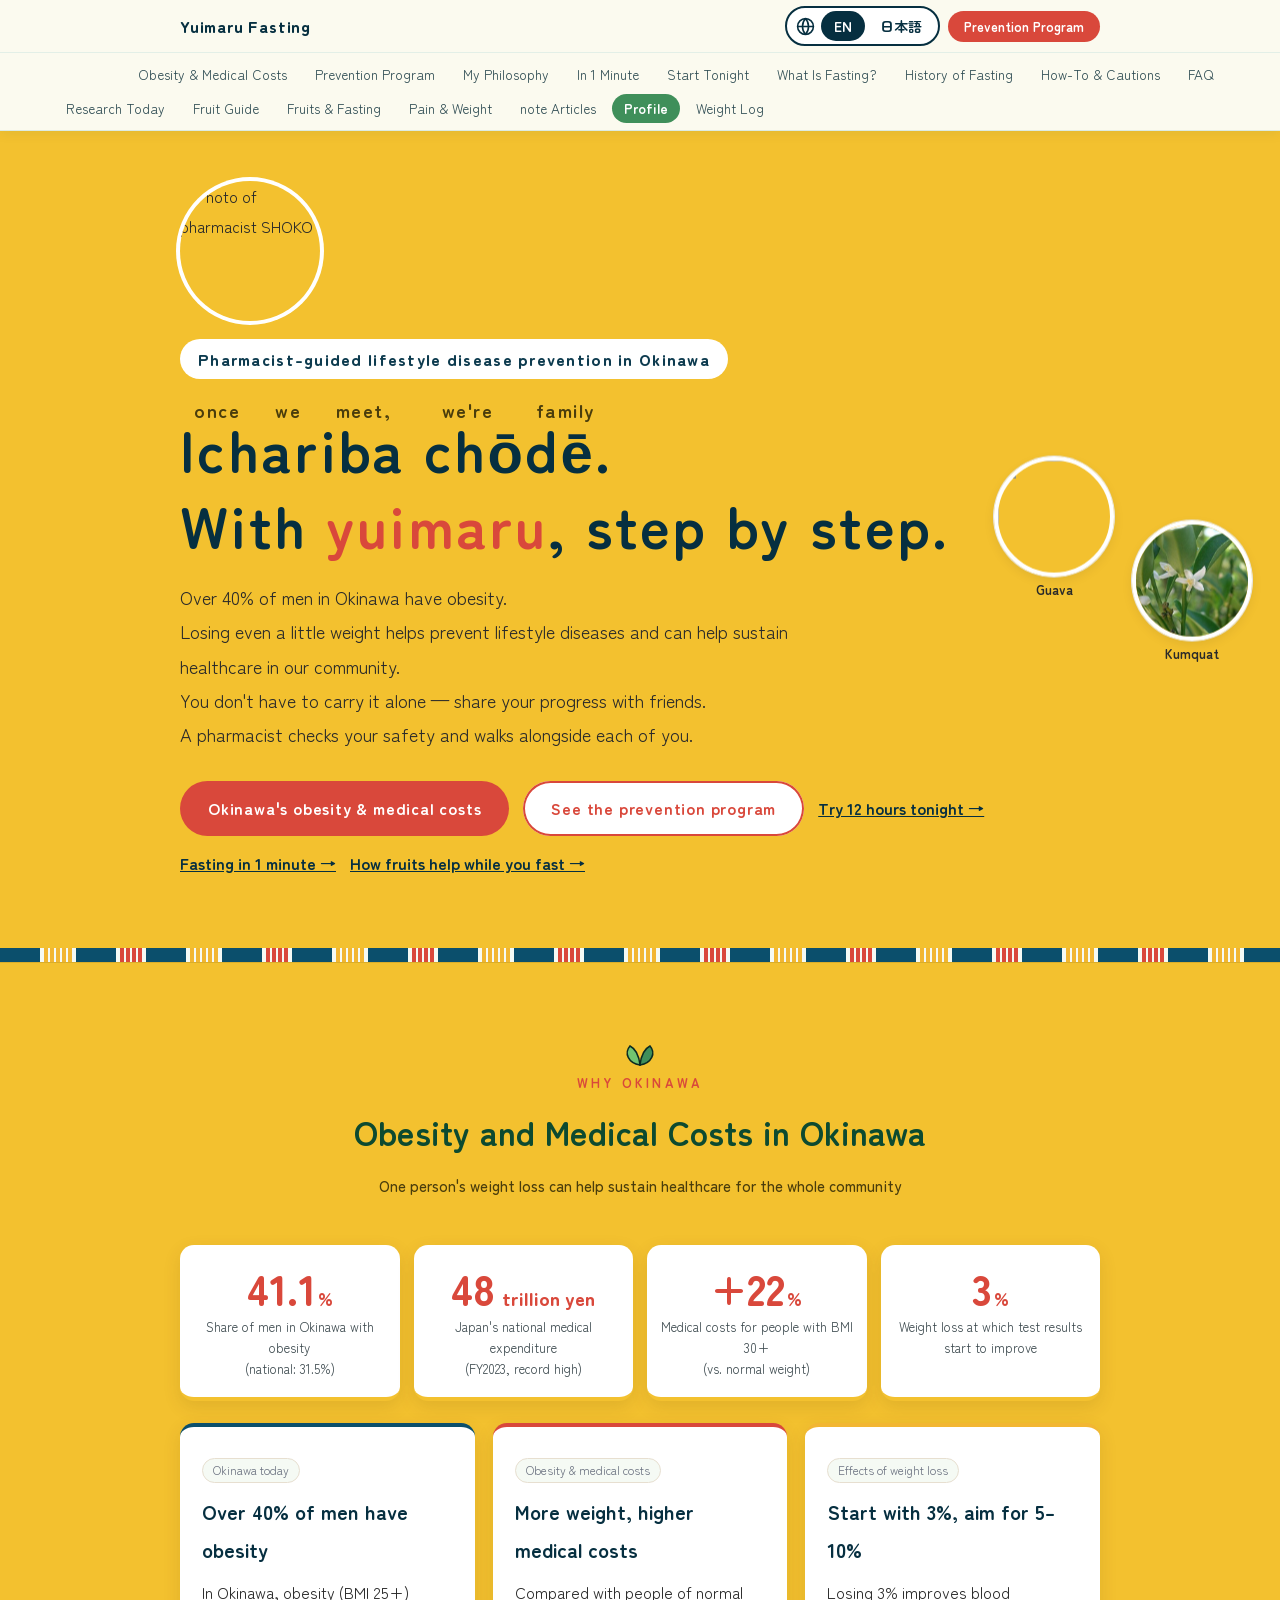
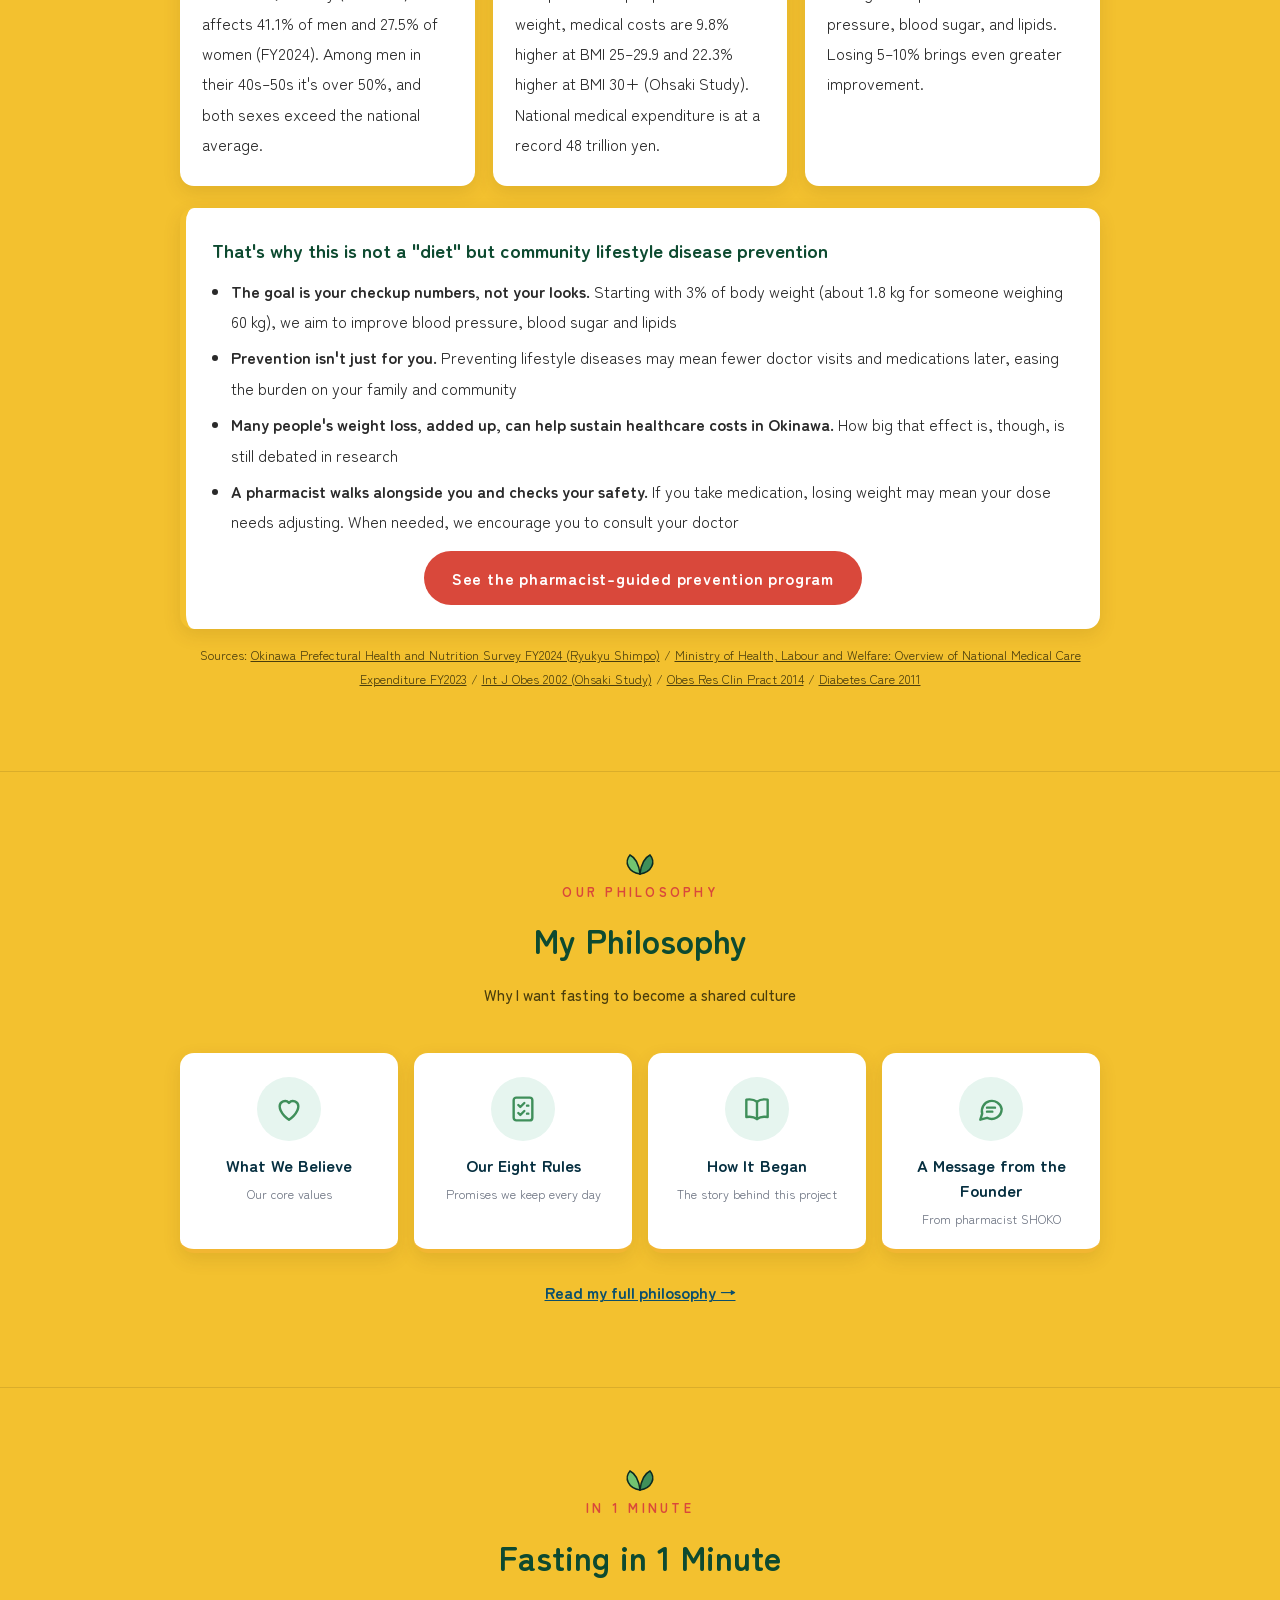
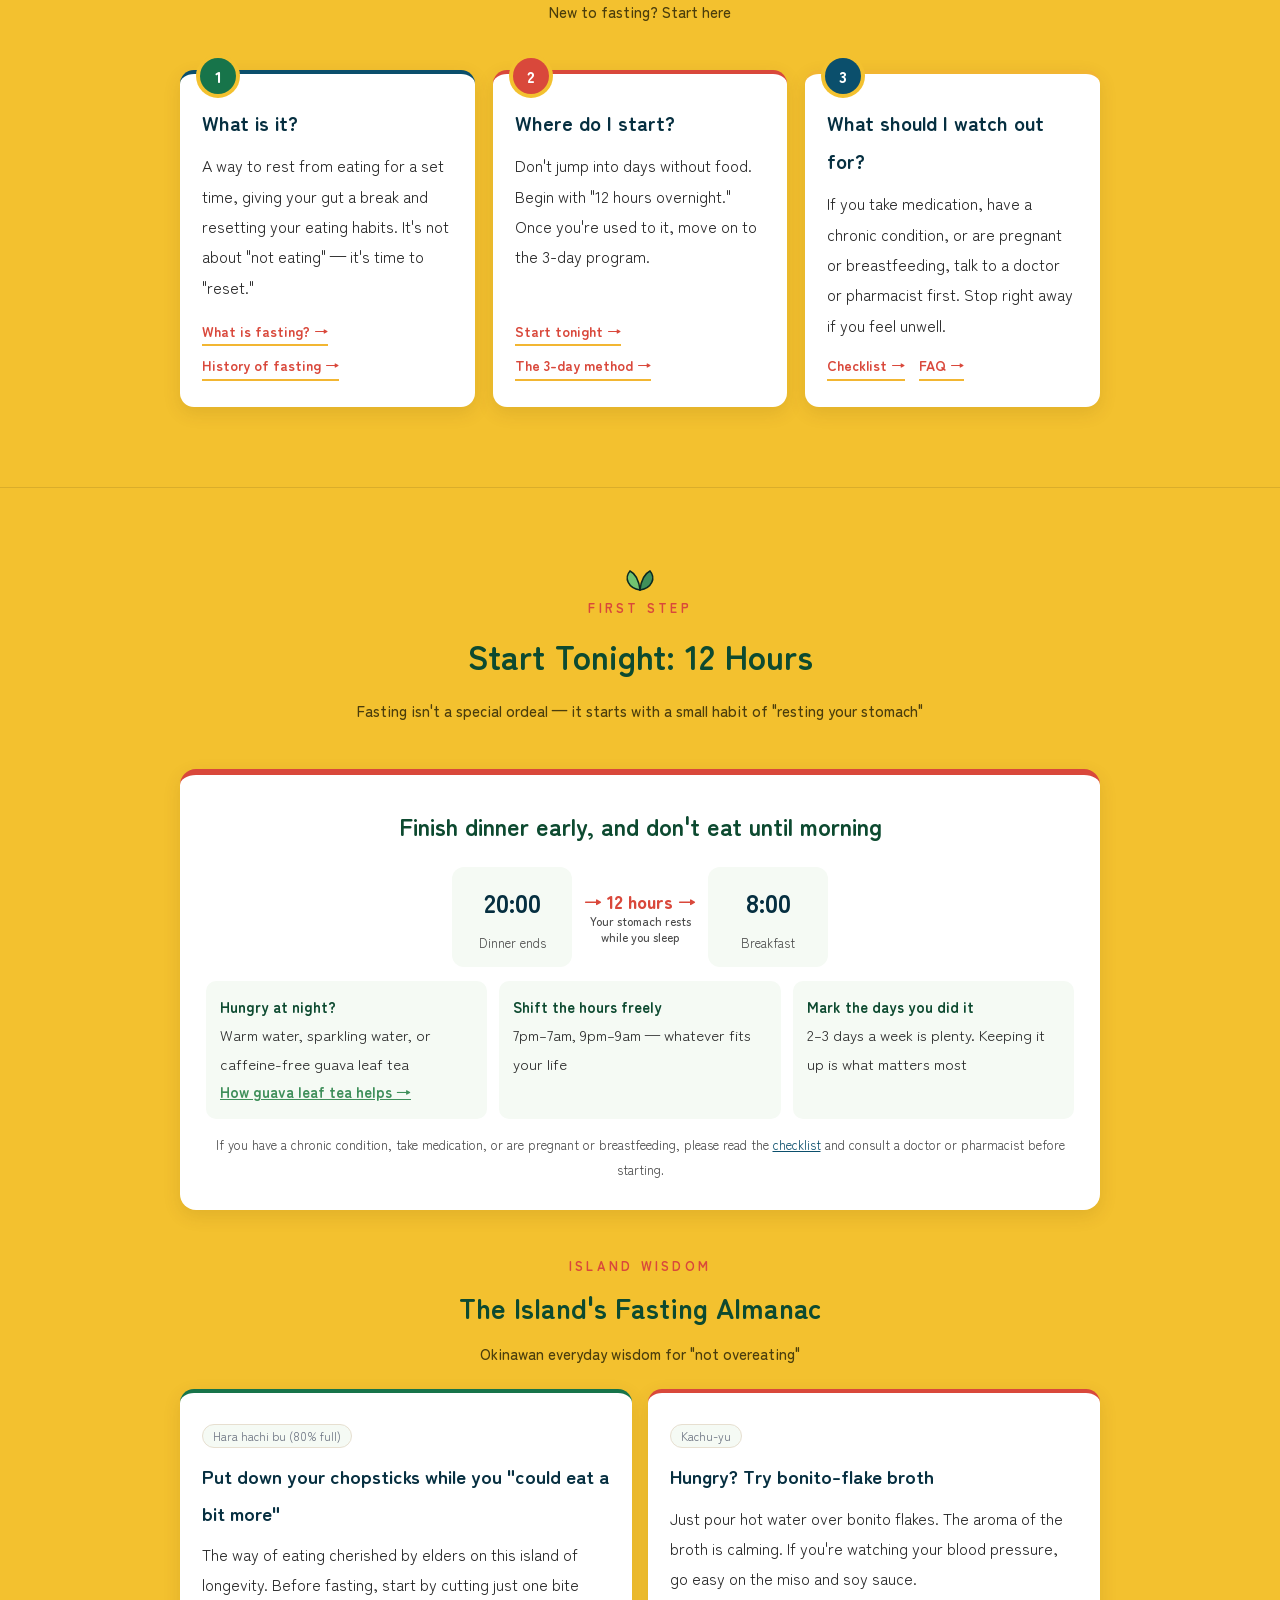
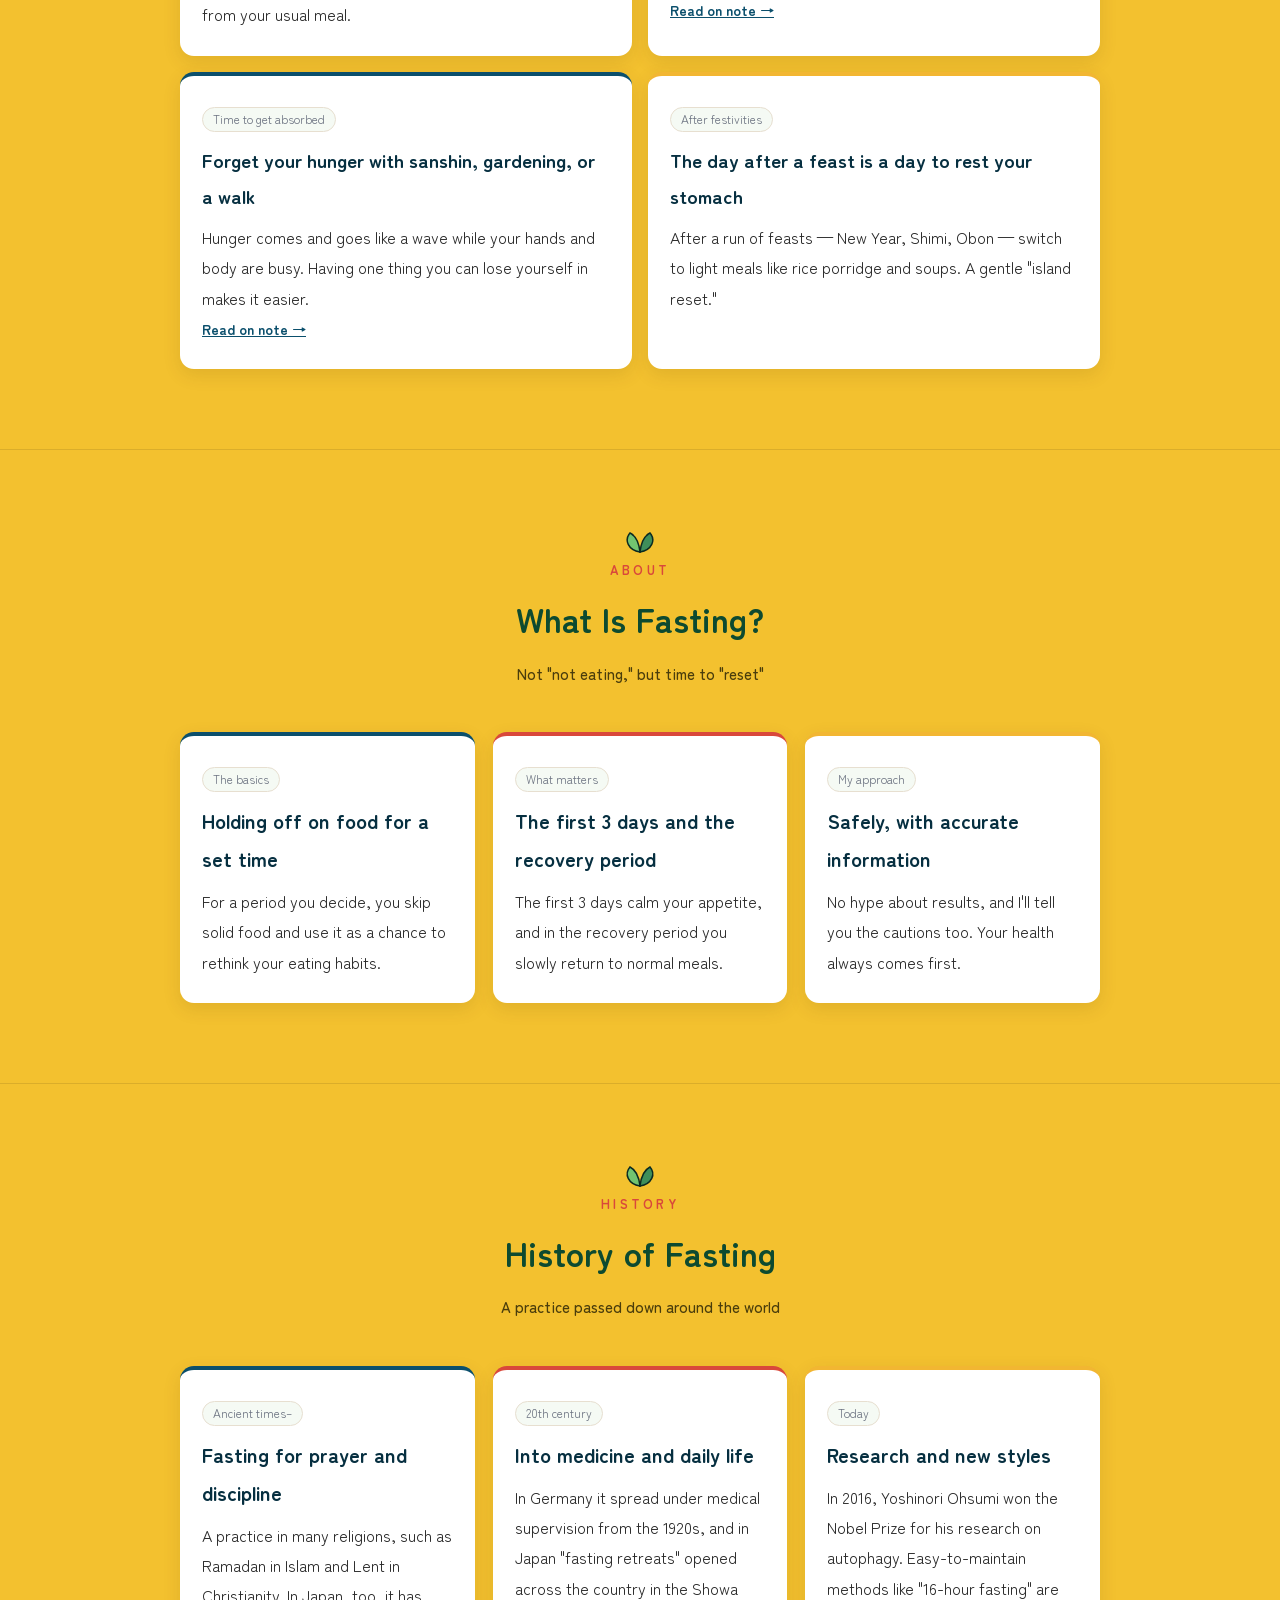
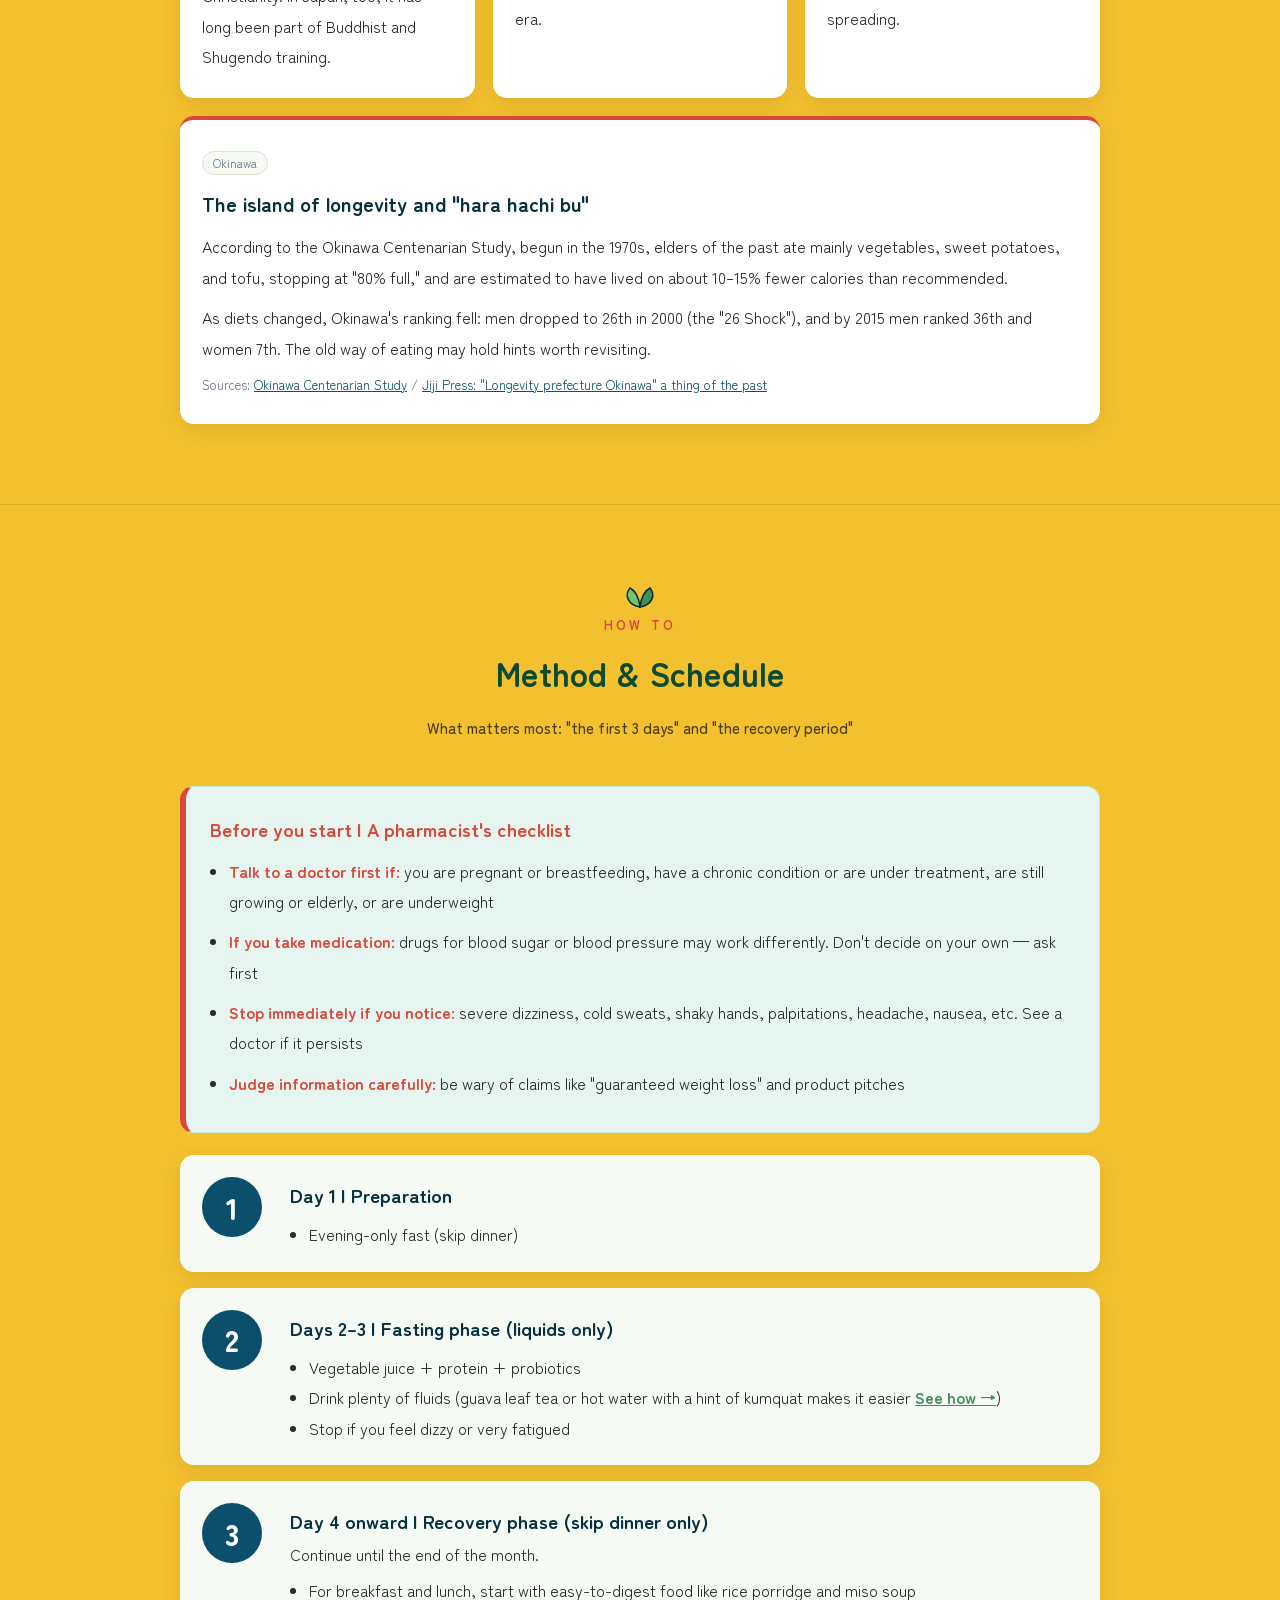
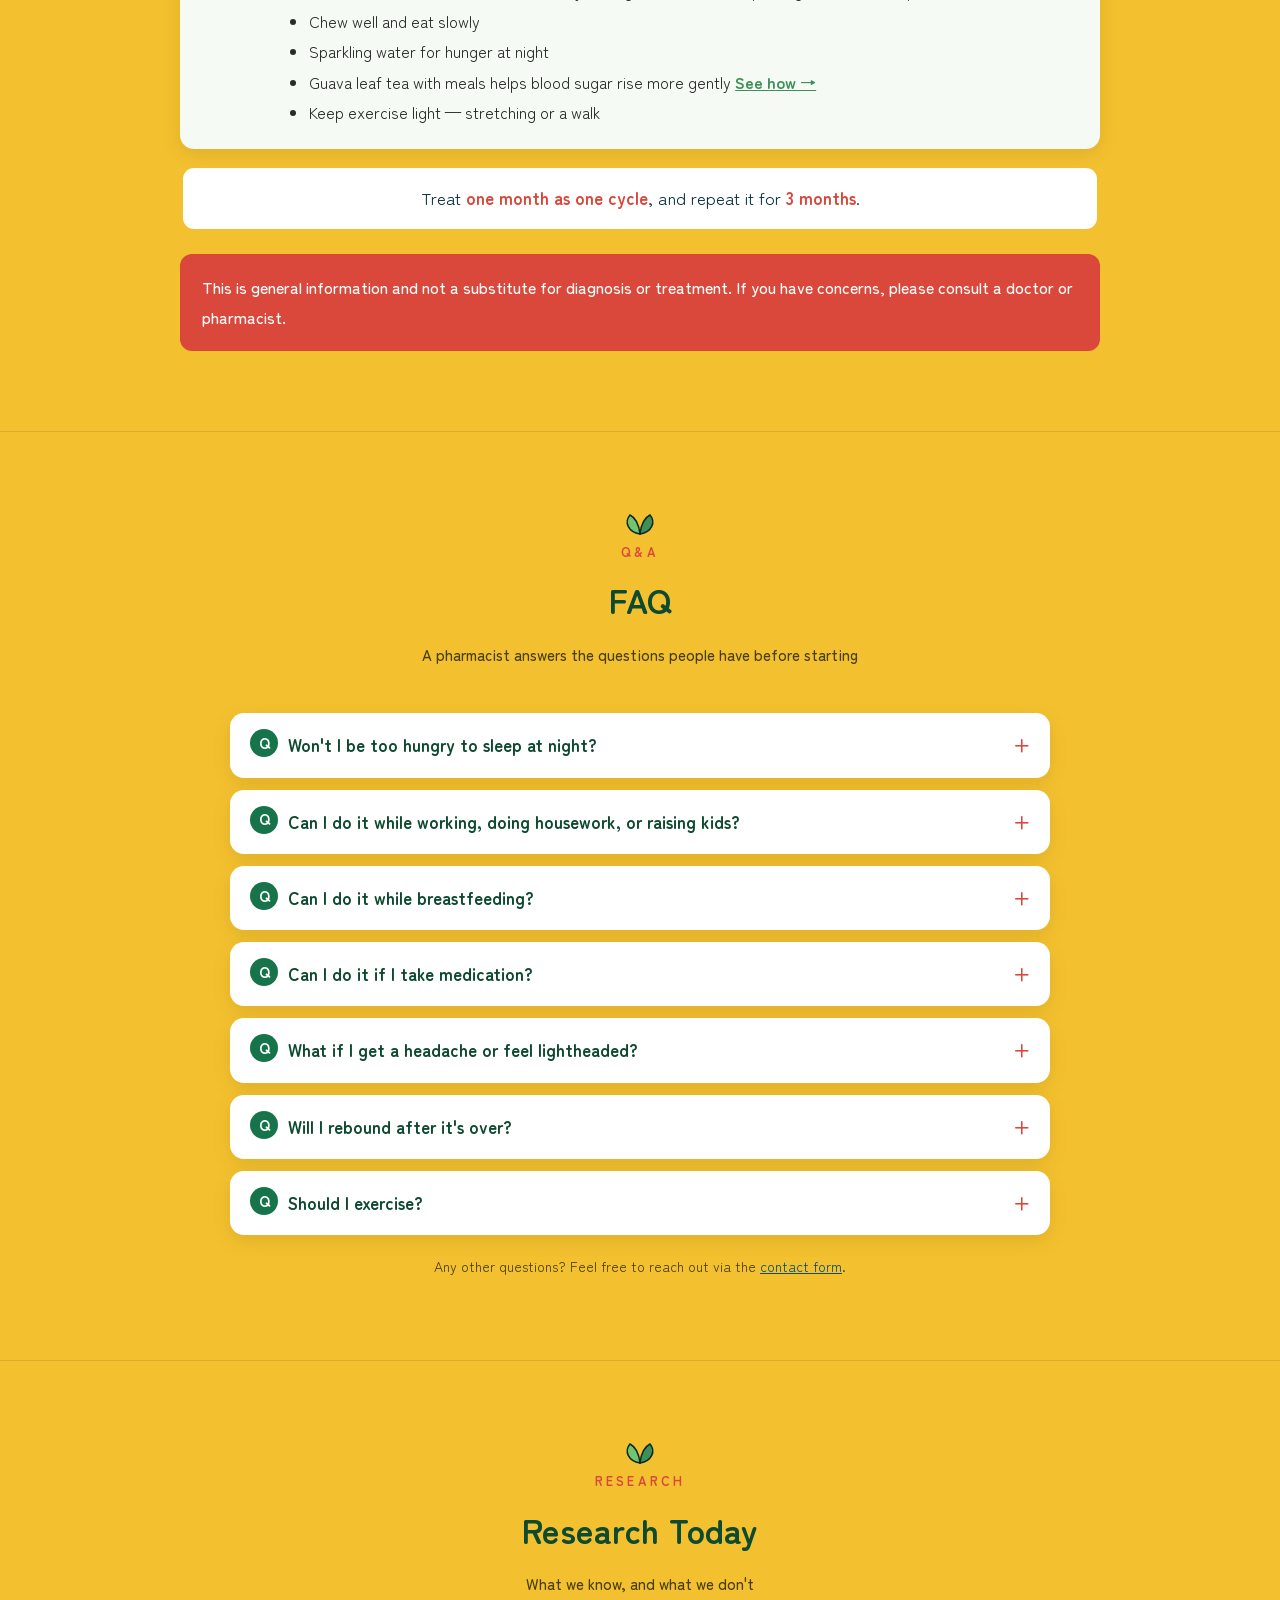
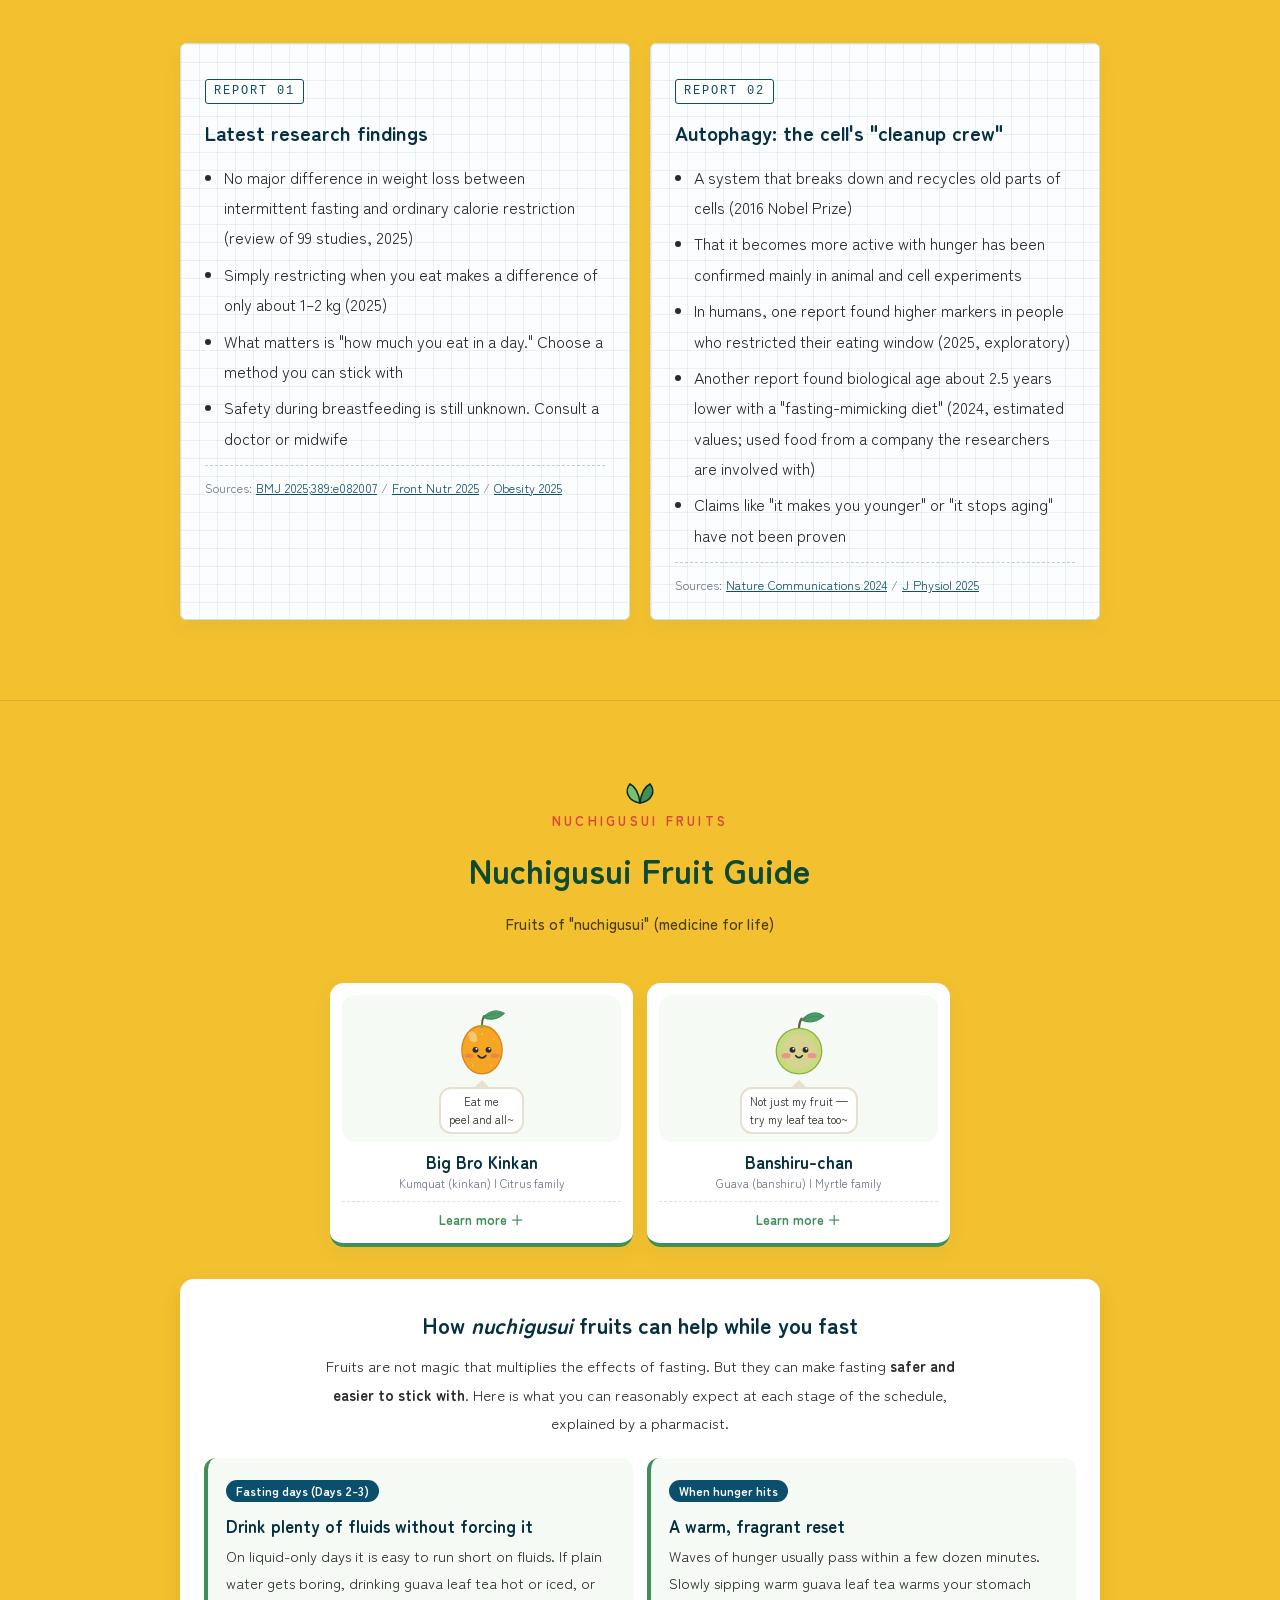
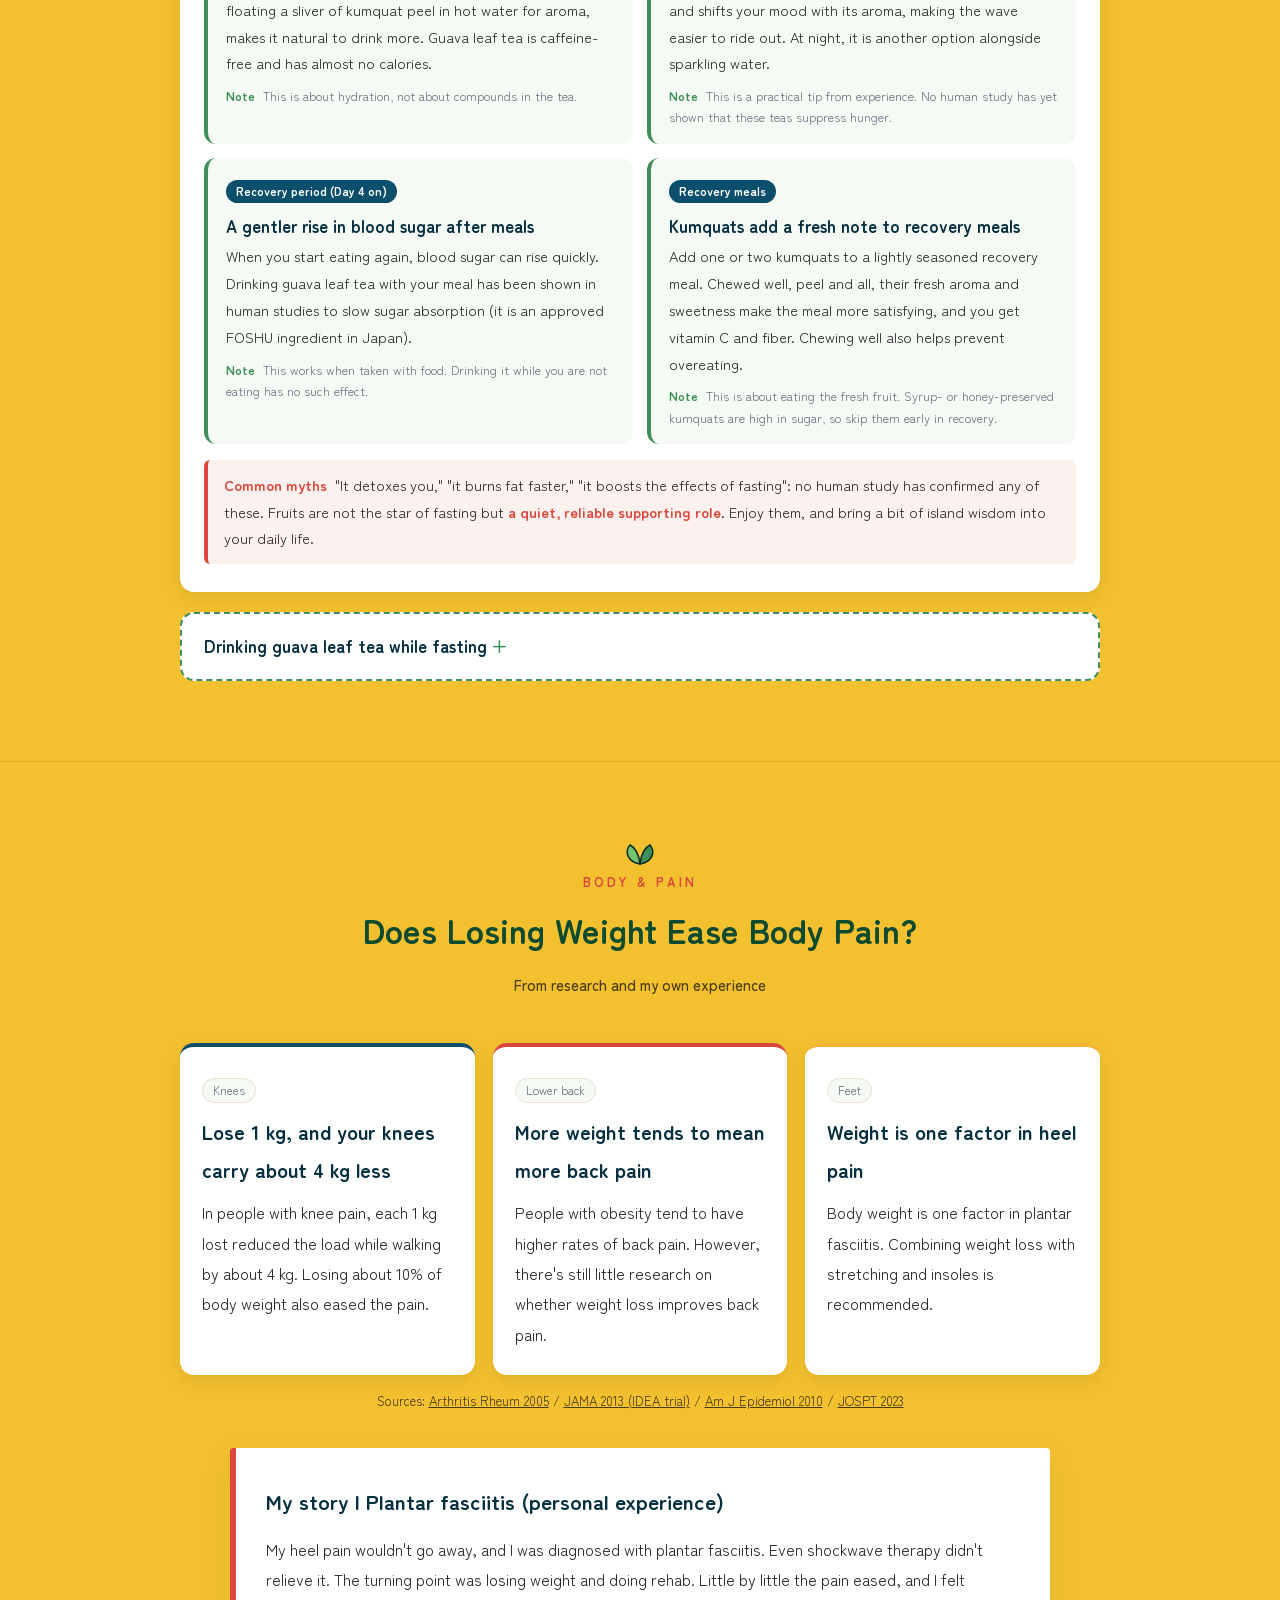
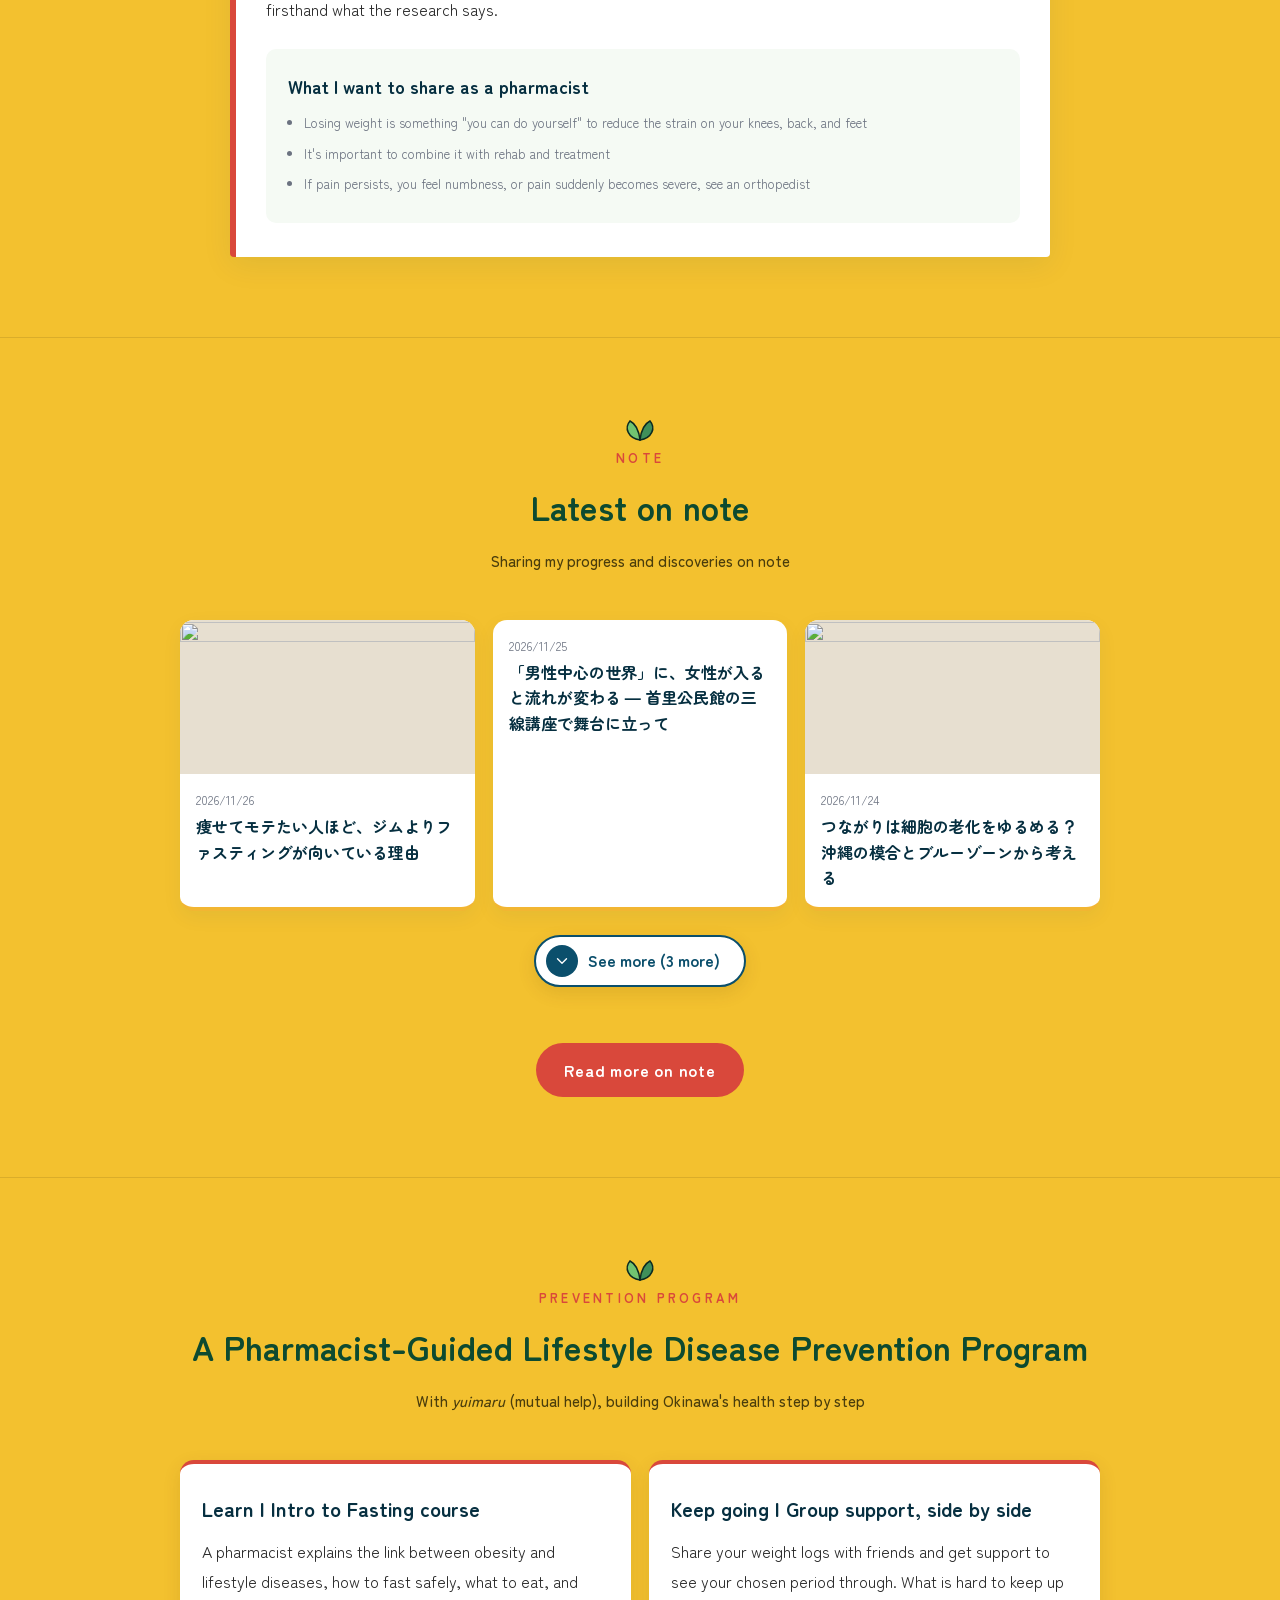
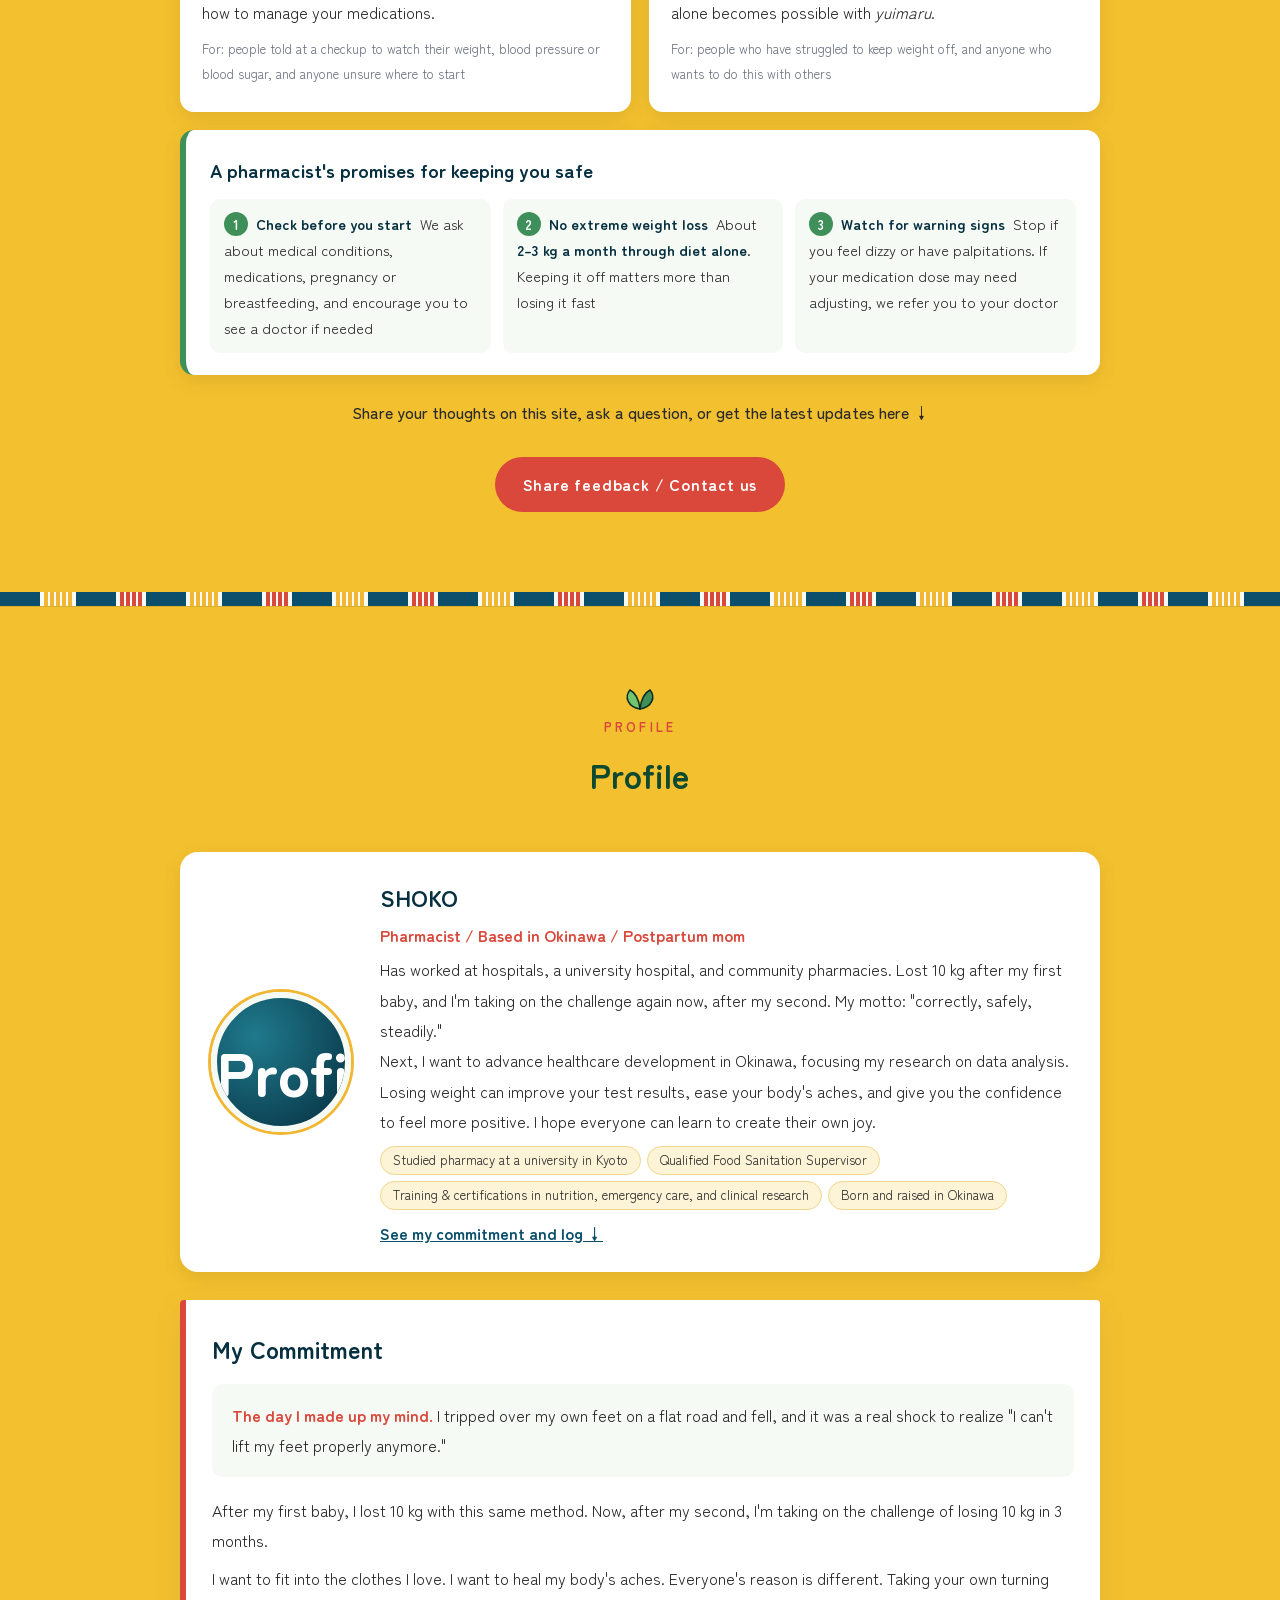
==== commit d0cb4286: "プロフィールに、痩せることで得られる変化と「自分で喜びを創る」想いを追記 Co-Authored-By: Claude Opus 5.5 <noreply@anthropic.com>" ====
--- a/en.html
+++ b/en.html
@@ -1196,6 +1196,7 @@
         <p class="role">Pharmacist / Based in Okinawa / Postpartum mom</p>
         <p>Has worked at hospitals, a university hospital, and community pharmacies. Lost 10 kg after my first baby, and I'm taking on the challenge again now, after my second. My motto: "correctly, safely, steadily."</p>
         <p>Next, I want to advance healthcare development in Okinawa, focusing my research on data analysis.</p>
+        <p>Losing weight can improve your test results, ease your body's aches, and give you the confidence to feel more positive. I hope everyone can learn to create their own joy.</p>
         <ul class="prof-tags">
           <li>Studied pharmacy at a university in Kyoto</li>
           <li>Qualified Food Sanitation Supervisor</li>
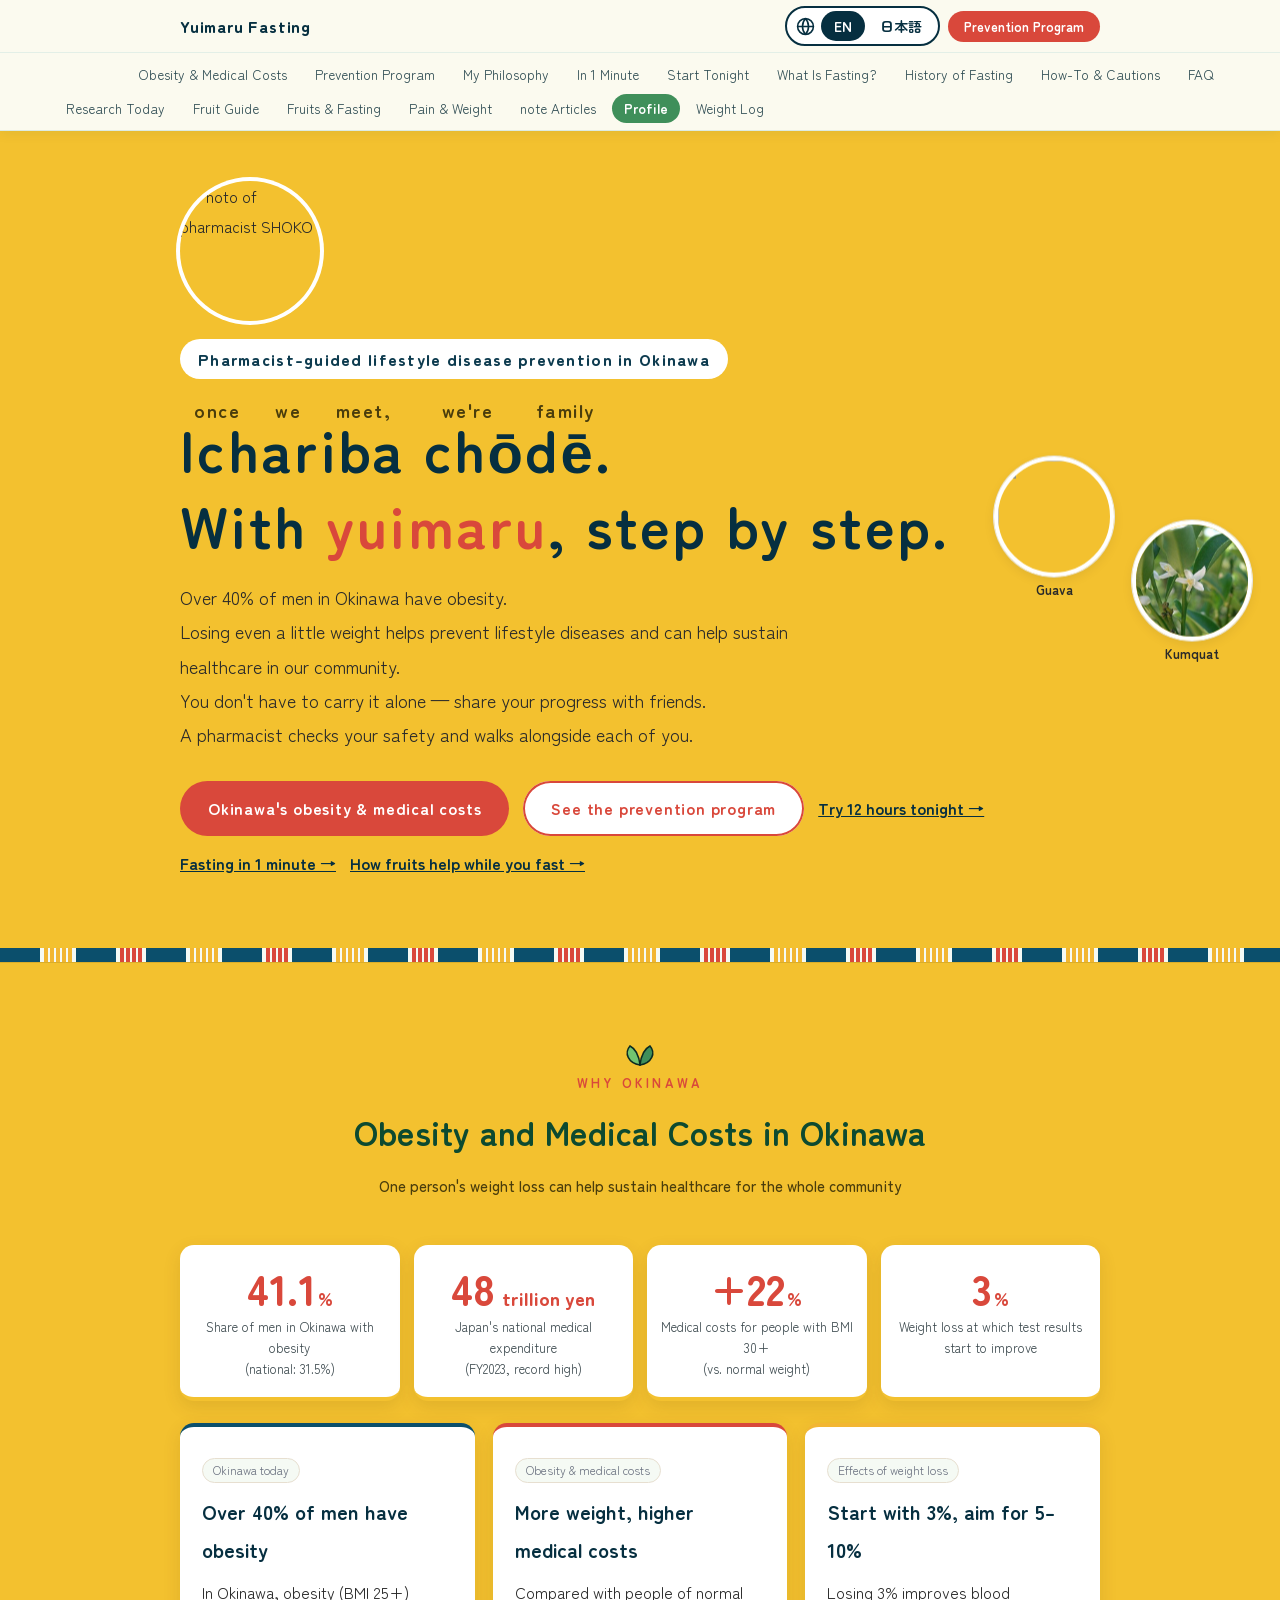
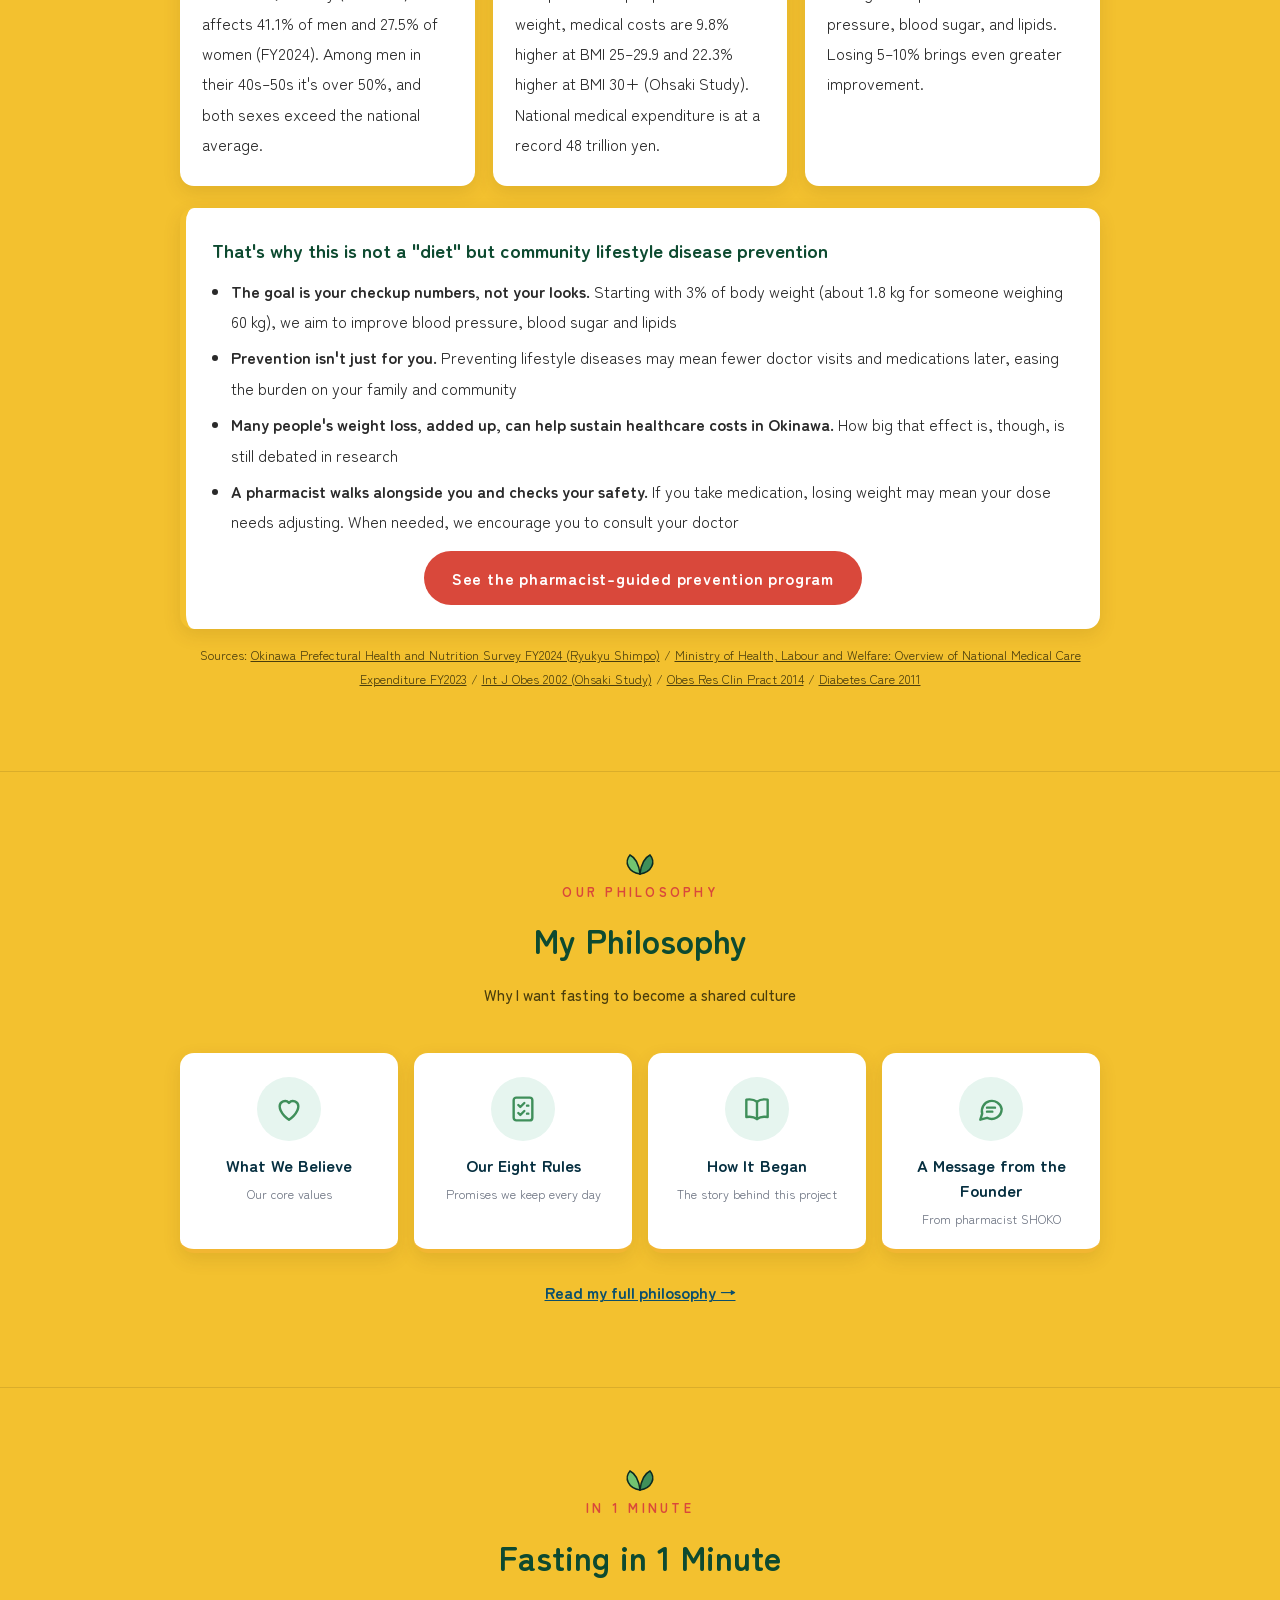
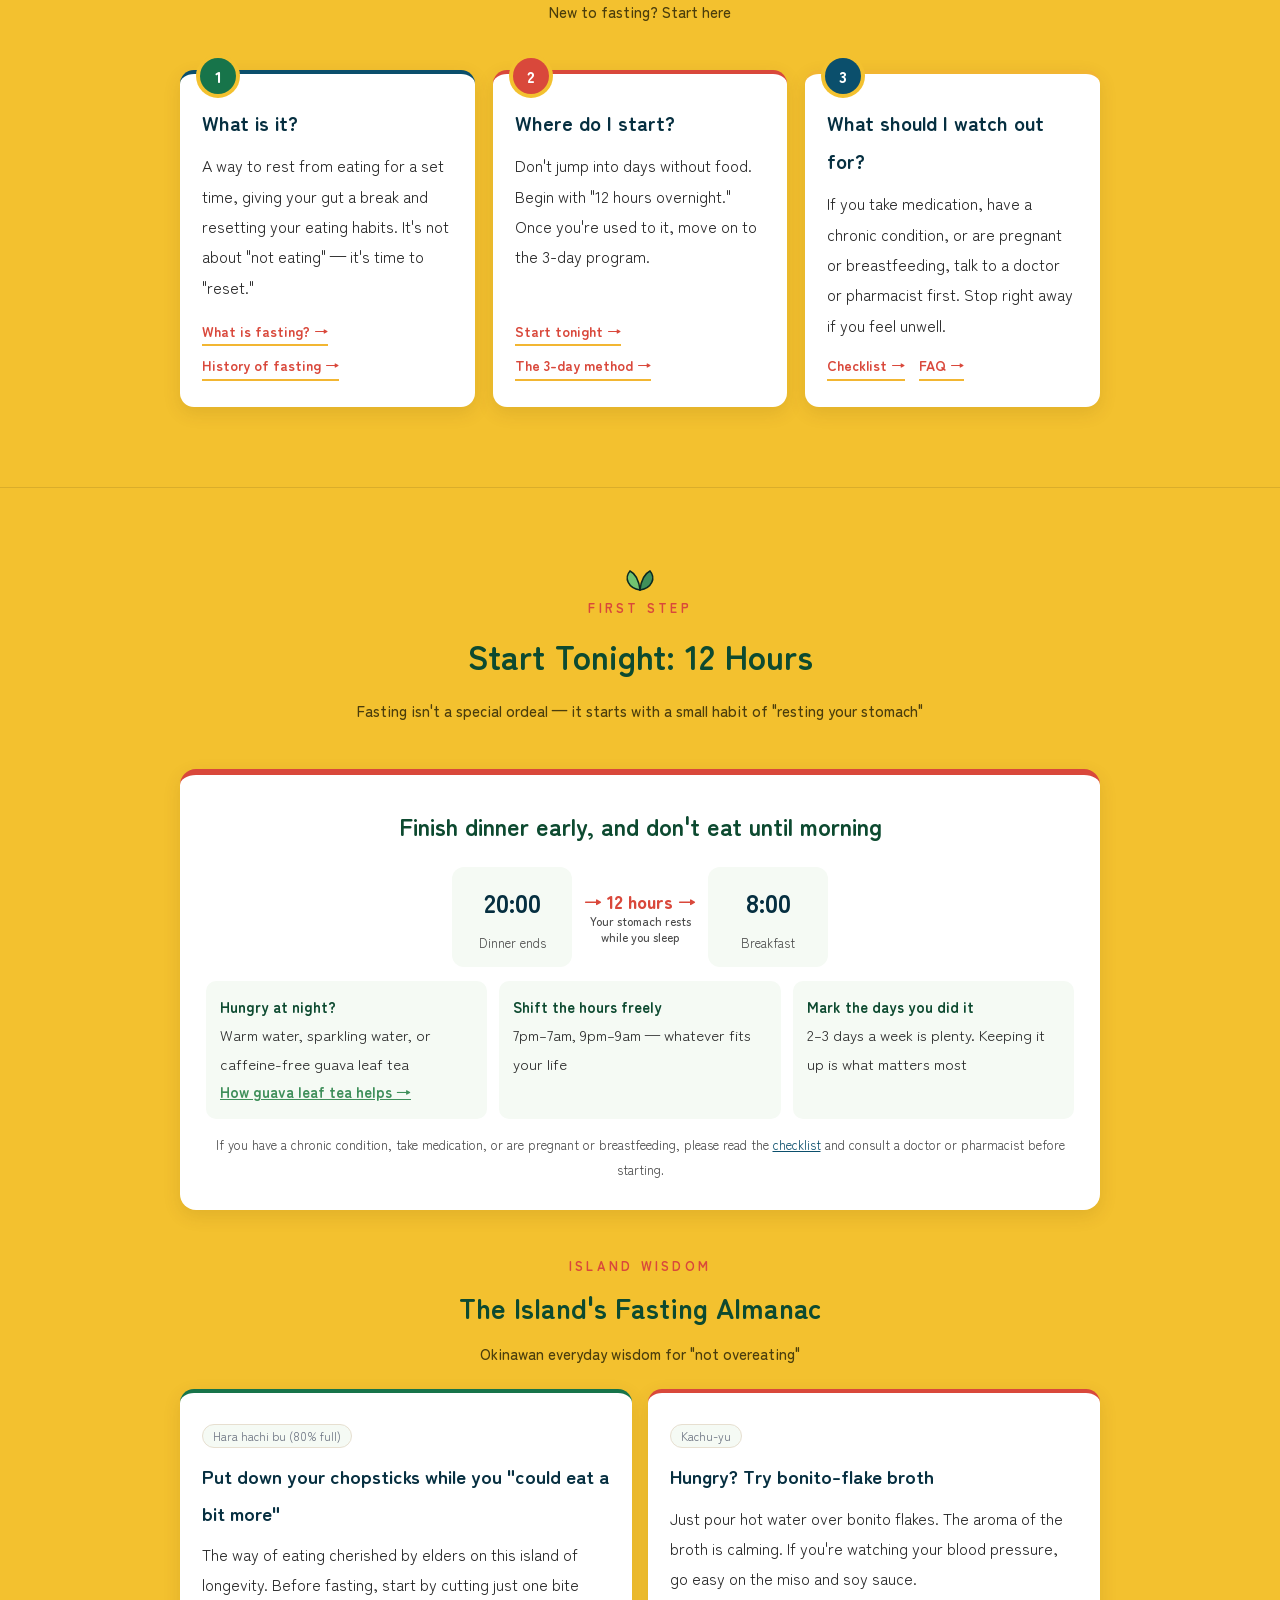
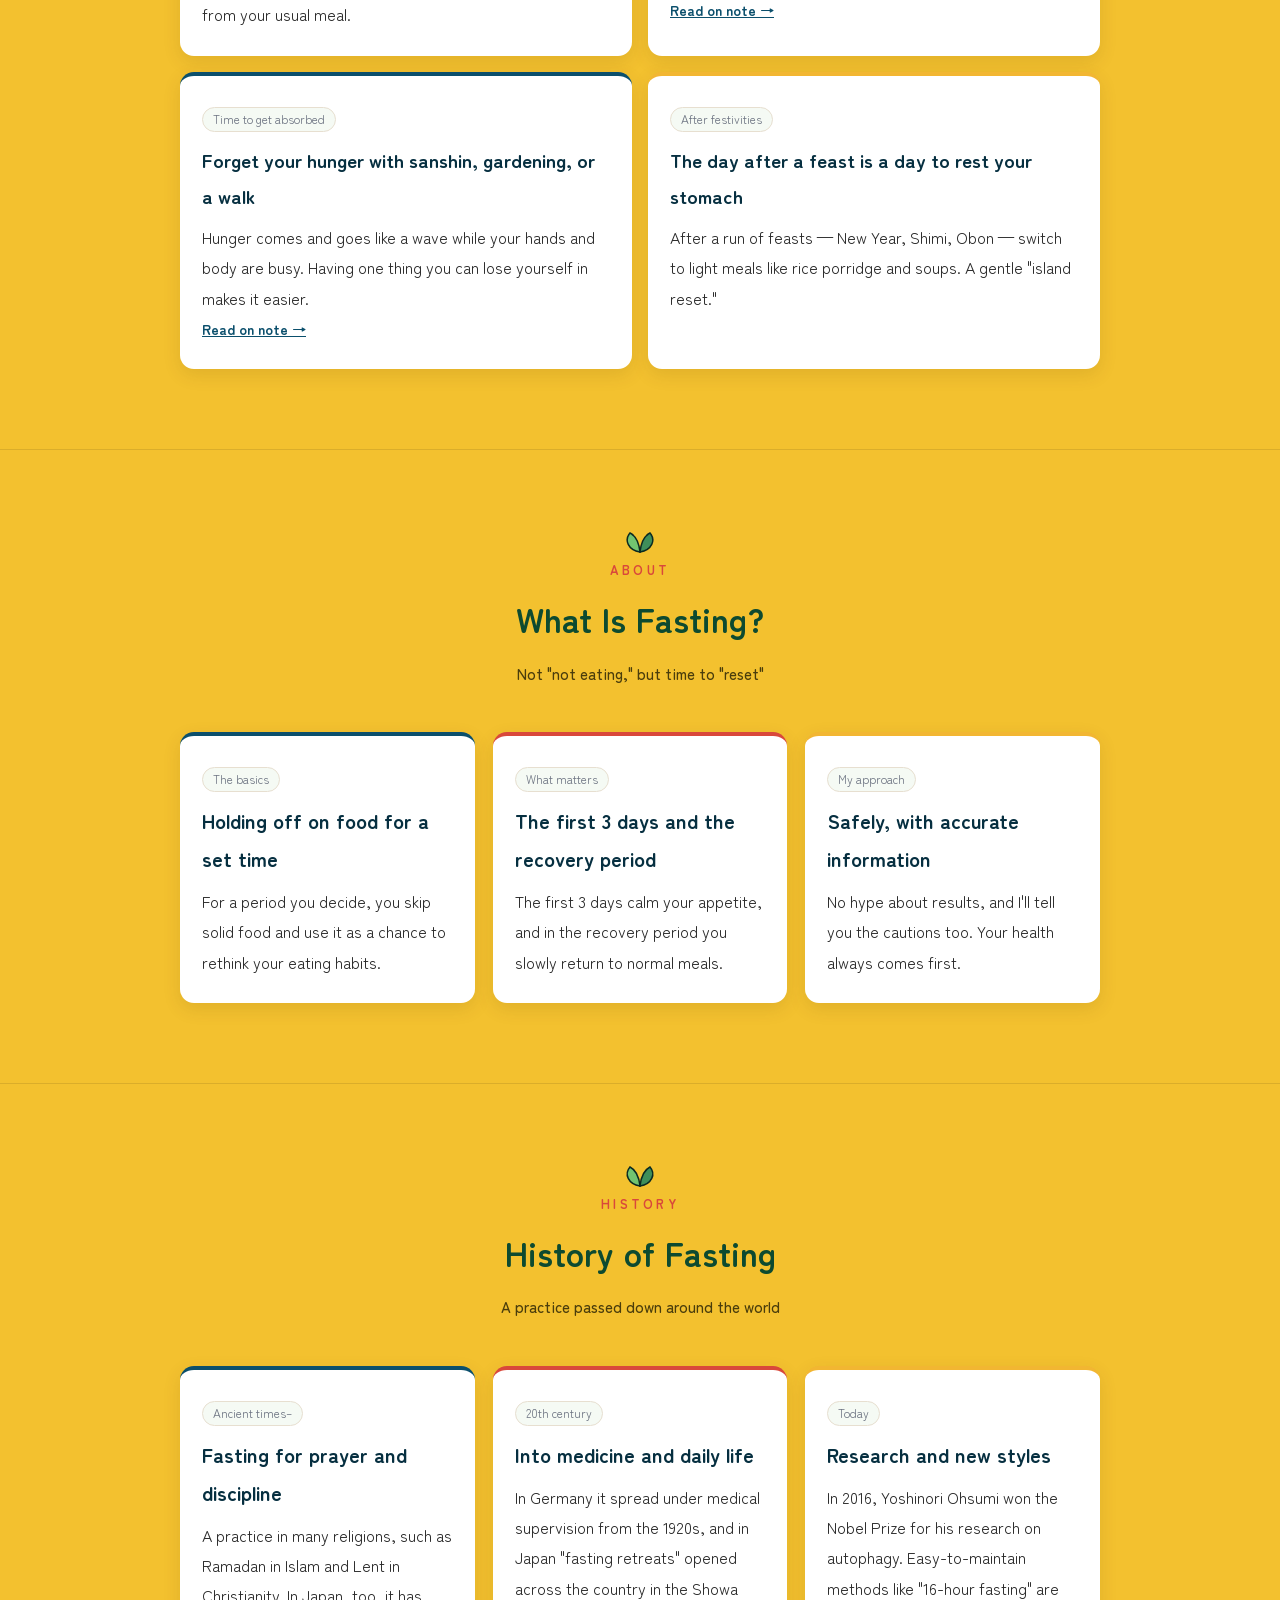
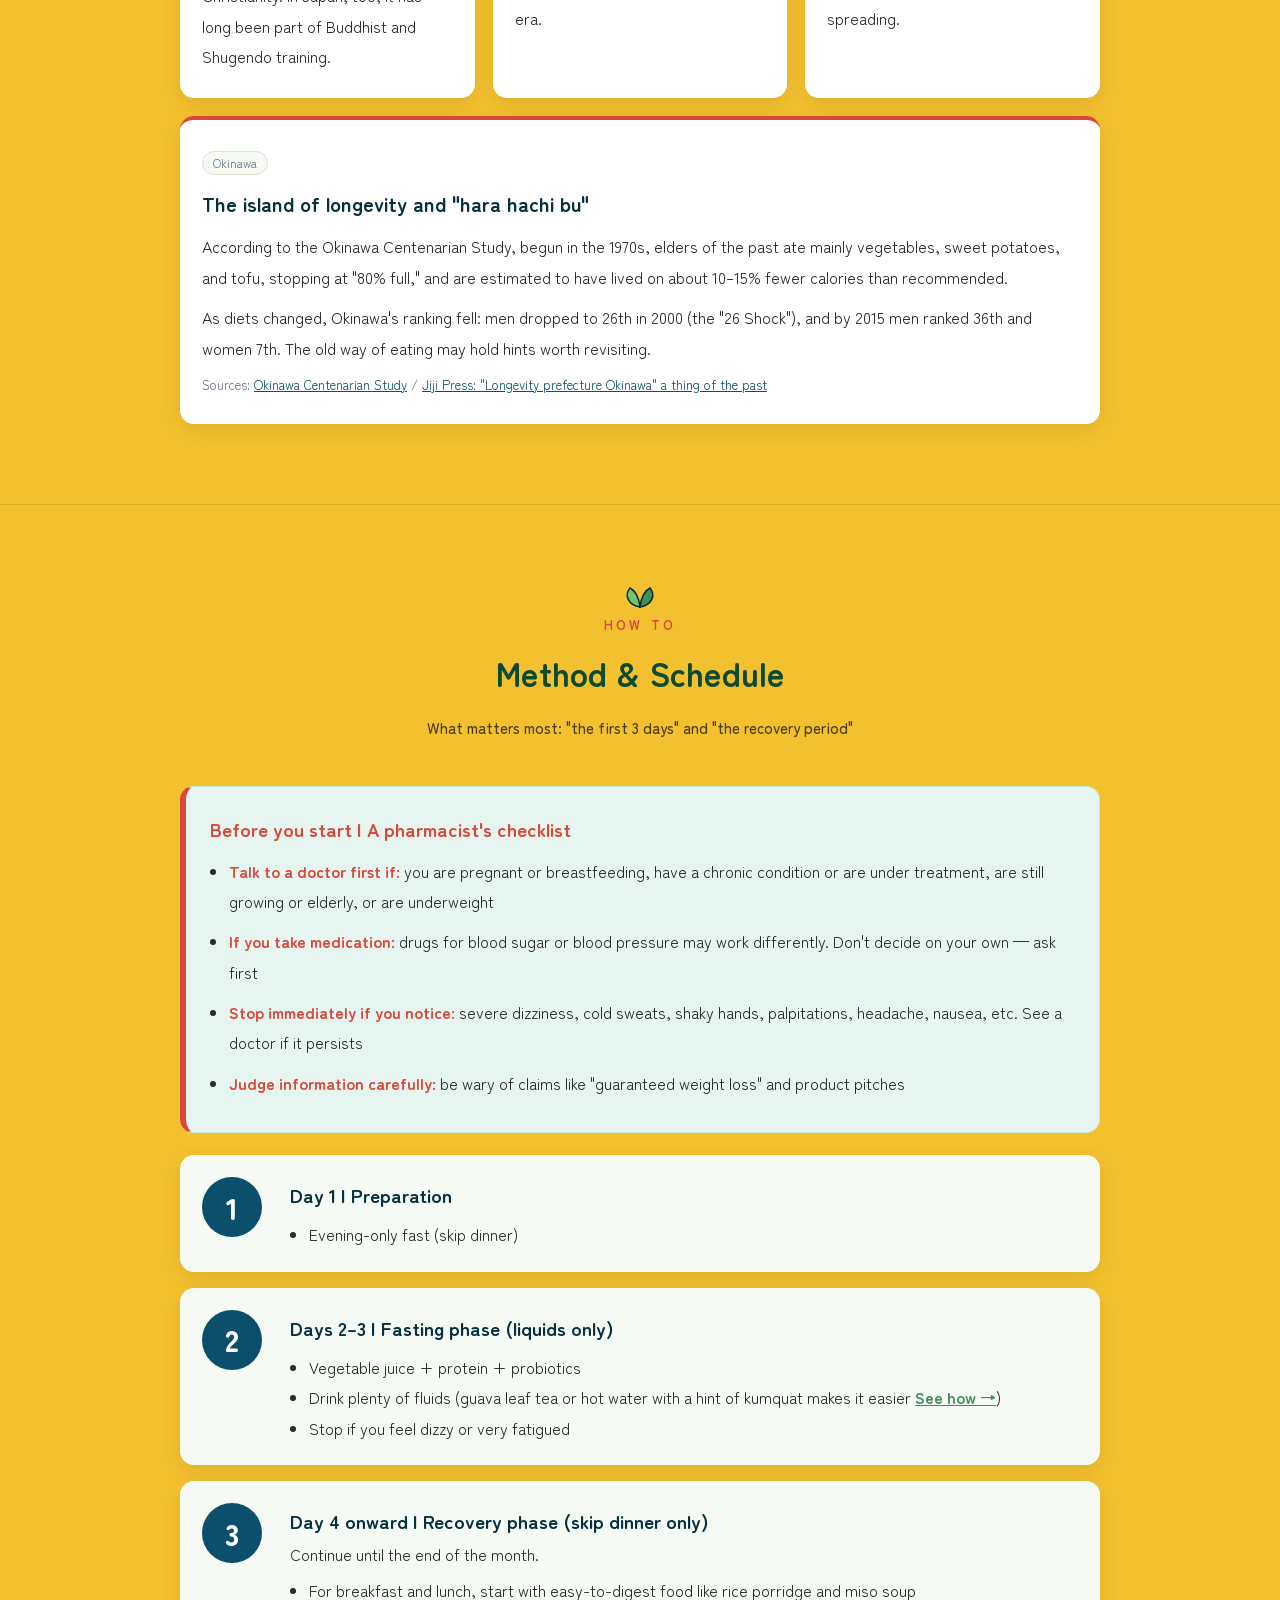
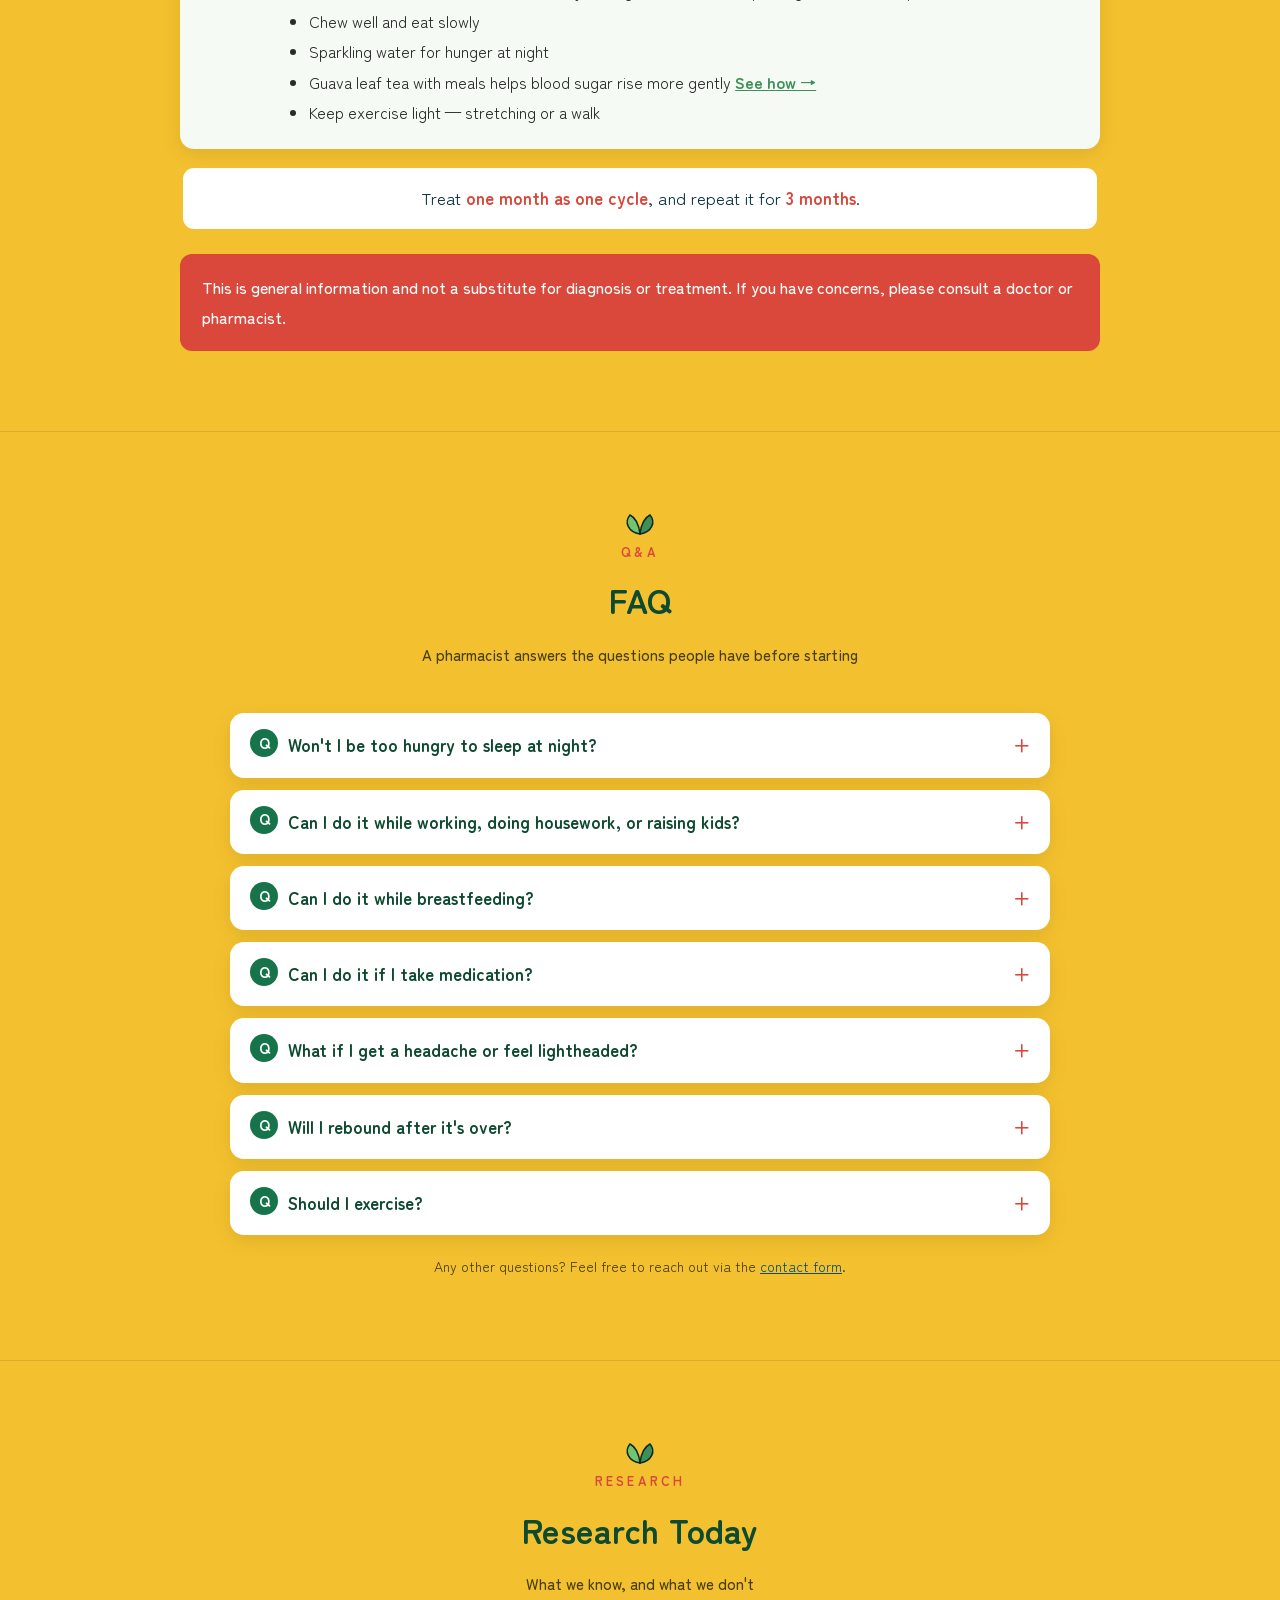
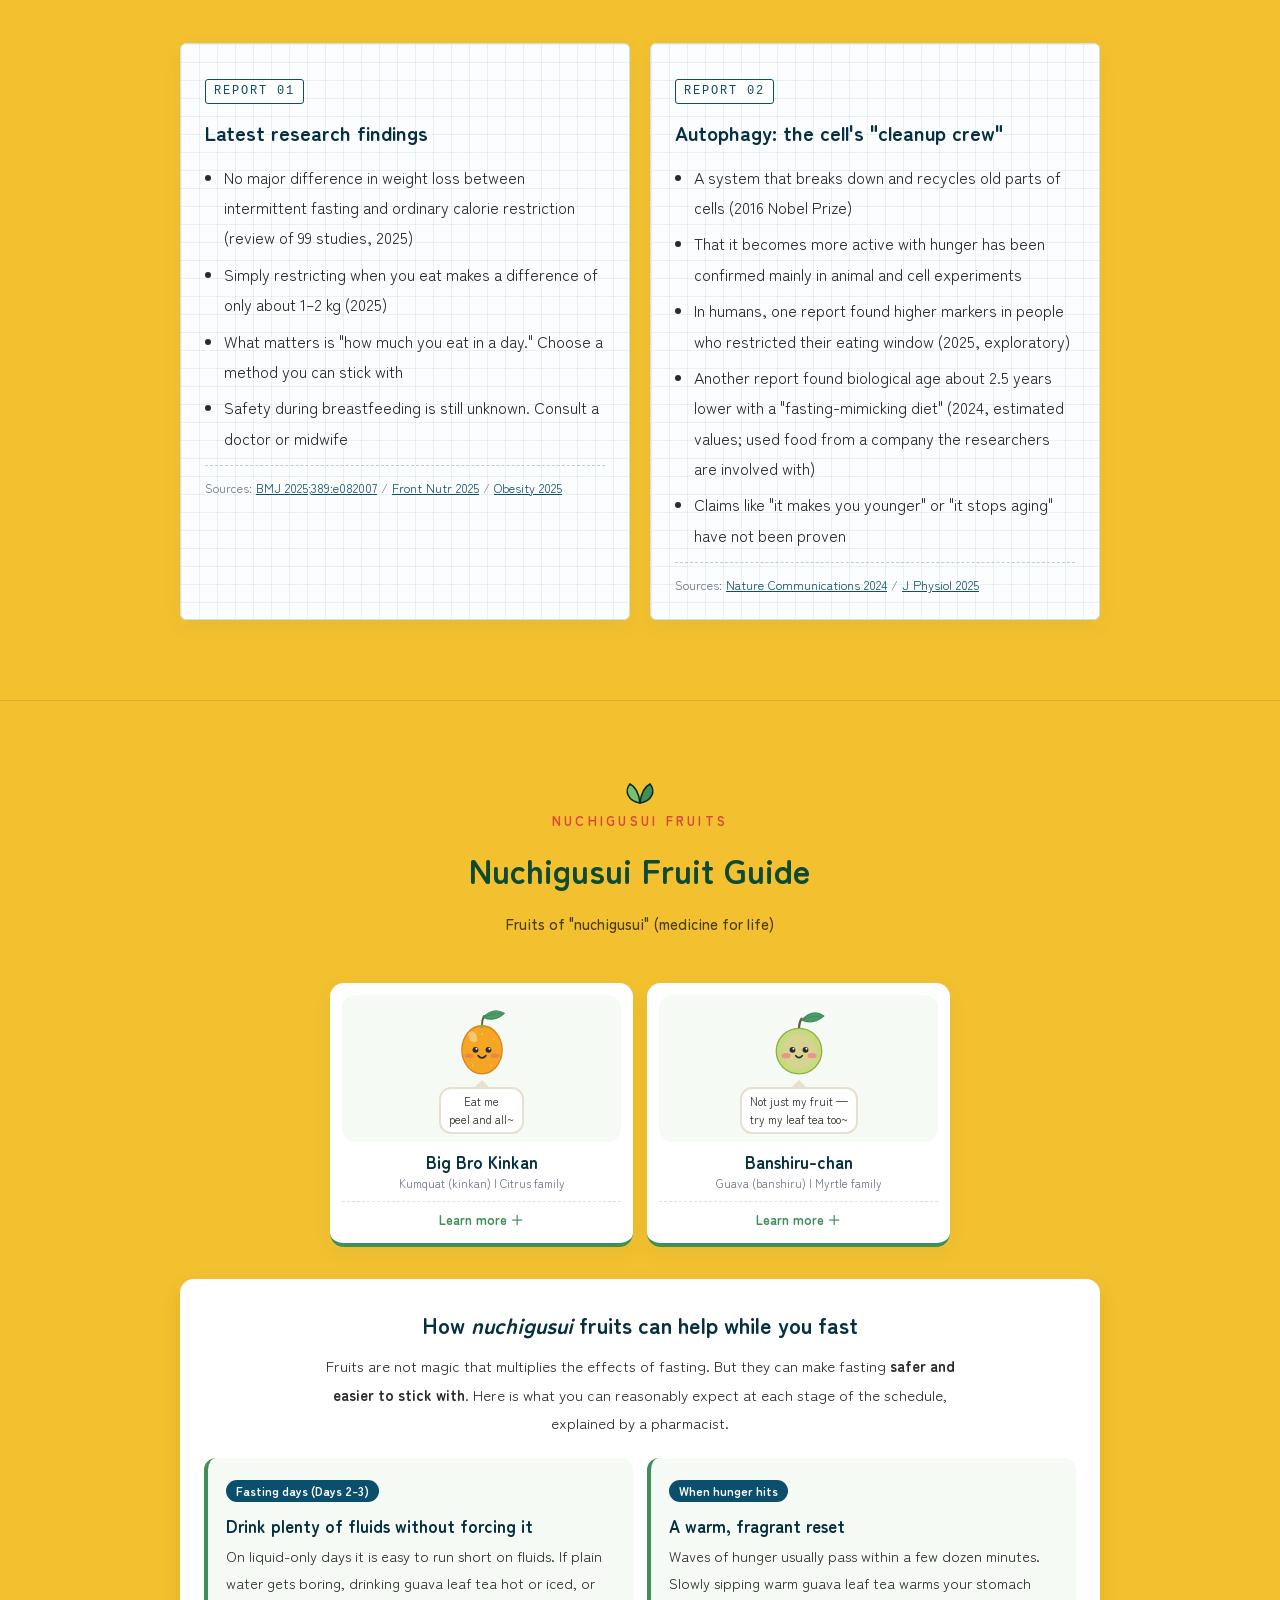
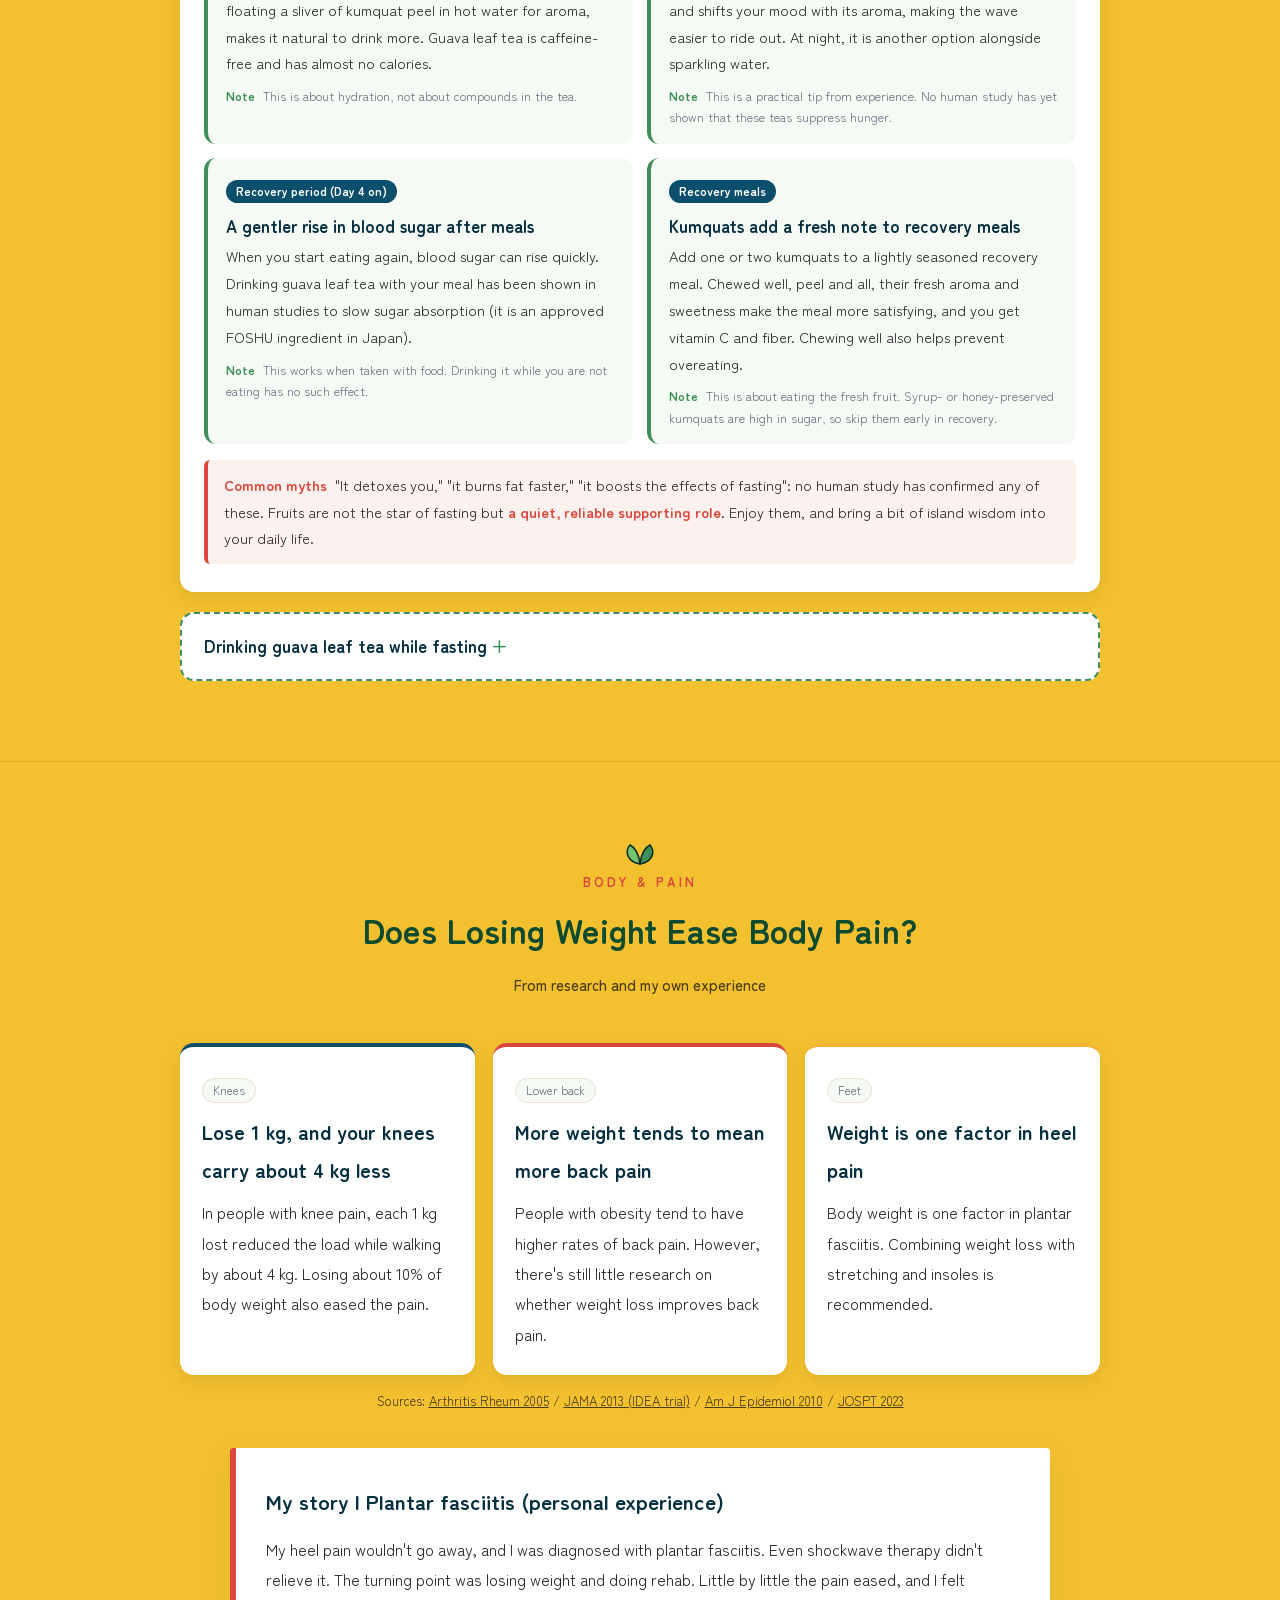
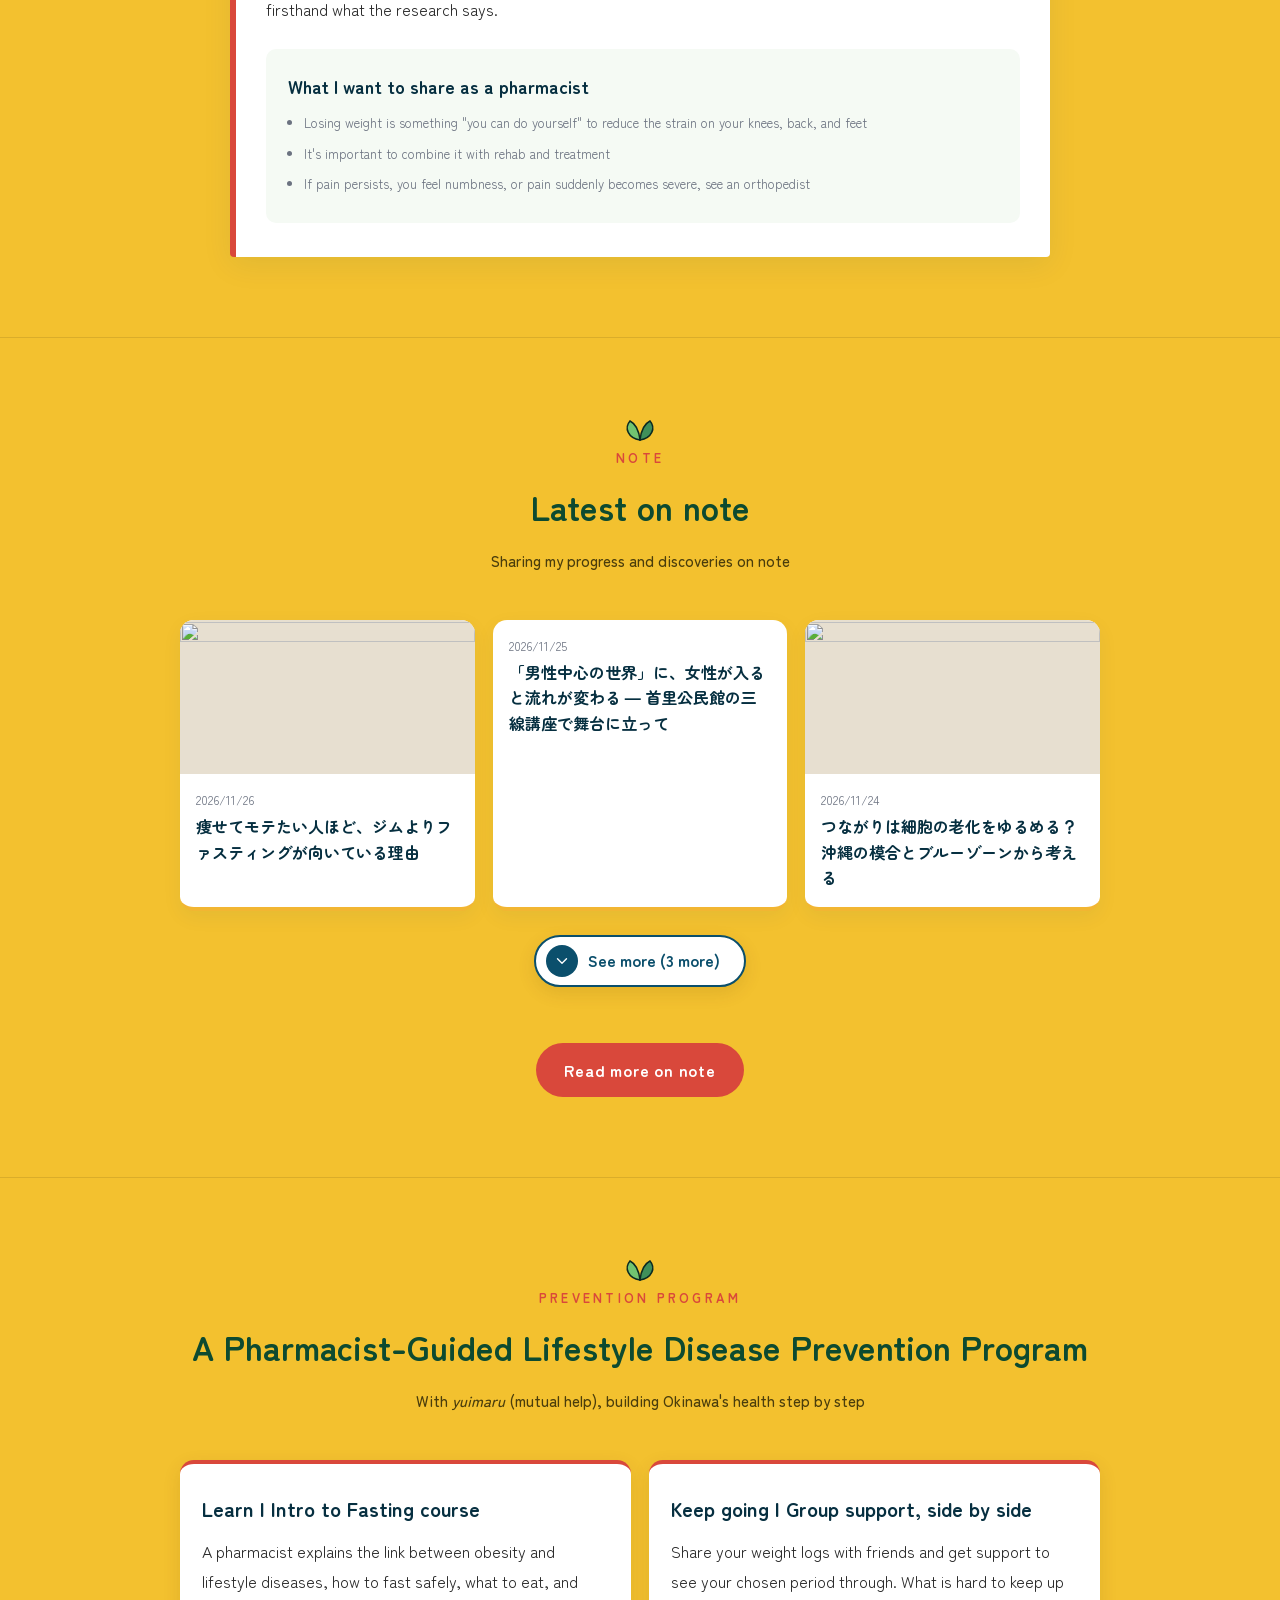
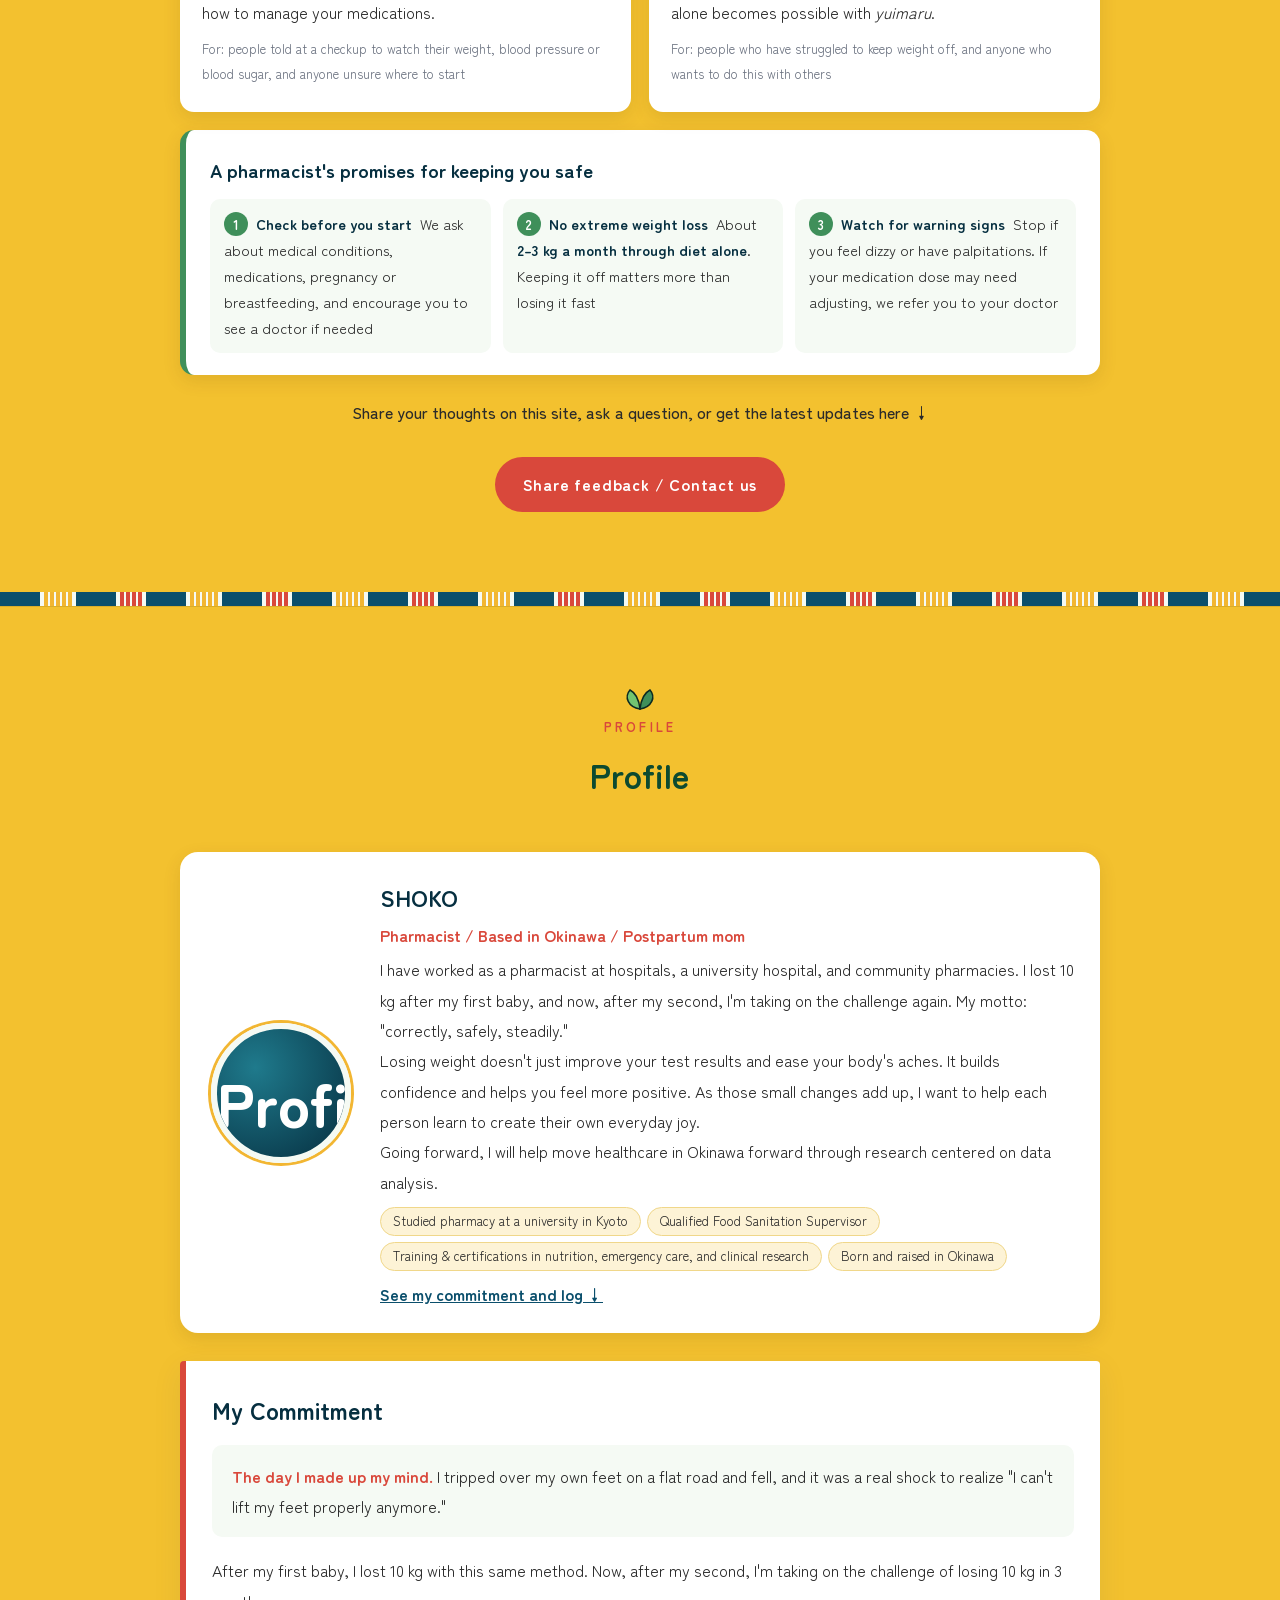
==== commit 2a05933d: "プロフィールの文章を、経歴・想い・これからの流れで伝わるように整える Co-Authored-By: Claude Opus 5.5 <noreply@anthropic.com>" ====
--- a/en.html
+++ b/en.html
@@ -1194,9 +1194,9 @@
       <div>
         <h3 class="nickname">(Nickname)</h3>
         <p class="role">Pharmacist / Based in Okinawa / Postpartum mom</p>
-        <p>Has worked at hospitals, a university hospital, and community pharmacies. Lost 10 kg after my first baby, and I'm taking on the challenge again now, after my second. My motto: "correctly, safely, steadily."</p>
-        <p>Next, I want to advance healthcare development in Okinawa, focusing my research on data analysis.</p>
-        <p>Losing weight can improve your test results, ease your body's aches, and give you the confidence to feel more positive. I hope everyone can learn to create their own joy.</p>
+        <p>I have worked as a pharmacist at hospitals, a university hospital, and community pharmacies. I lost 10 kg after my first baby, and now, after my second, I'm taking on the challenge again. My motto: "correctly, safely, steadily."</p>
+        <p>Losing weight doesn't just improve your test results and ease your body's aches. It builds confidence and helps you feel more positive. As those small changes add up, I want to help each person learn to create their own everyday joy.</p>
+        <p>Going forward, I will help move healthcare in Okinawa forward through research centered on data analysis.</p>
         <ul class="prof-tags">
           <li>Studied pharmacy at a university in Kyoto</li>
           <li>Qualified Food Sanitation Supervisor</li>
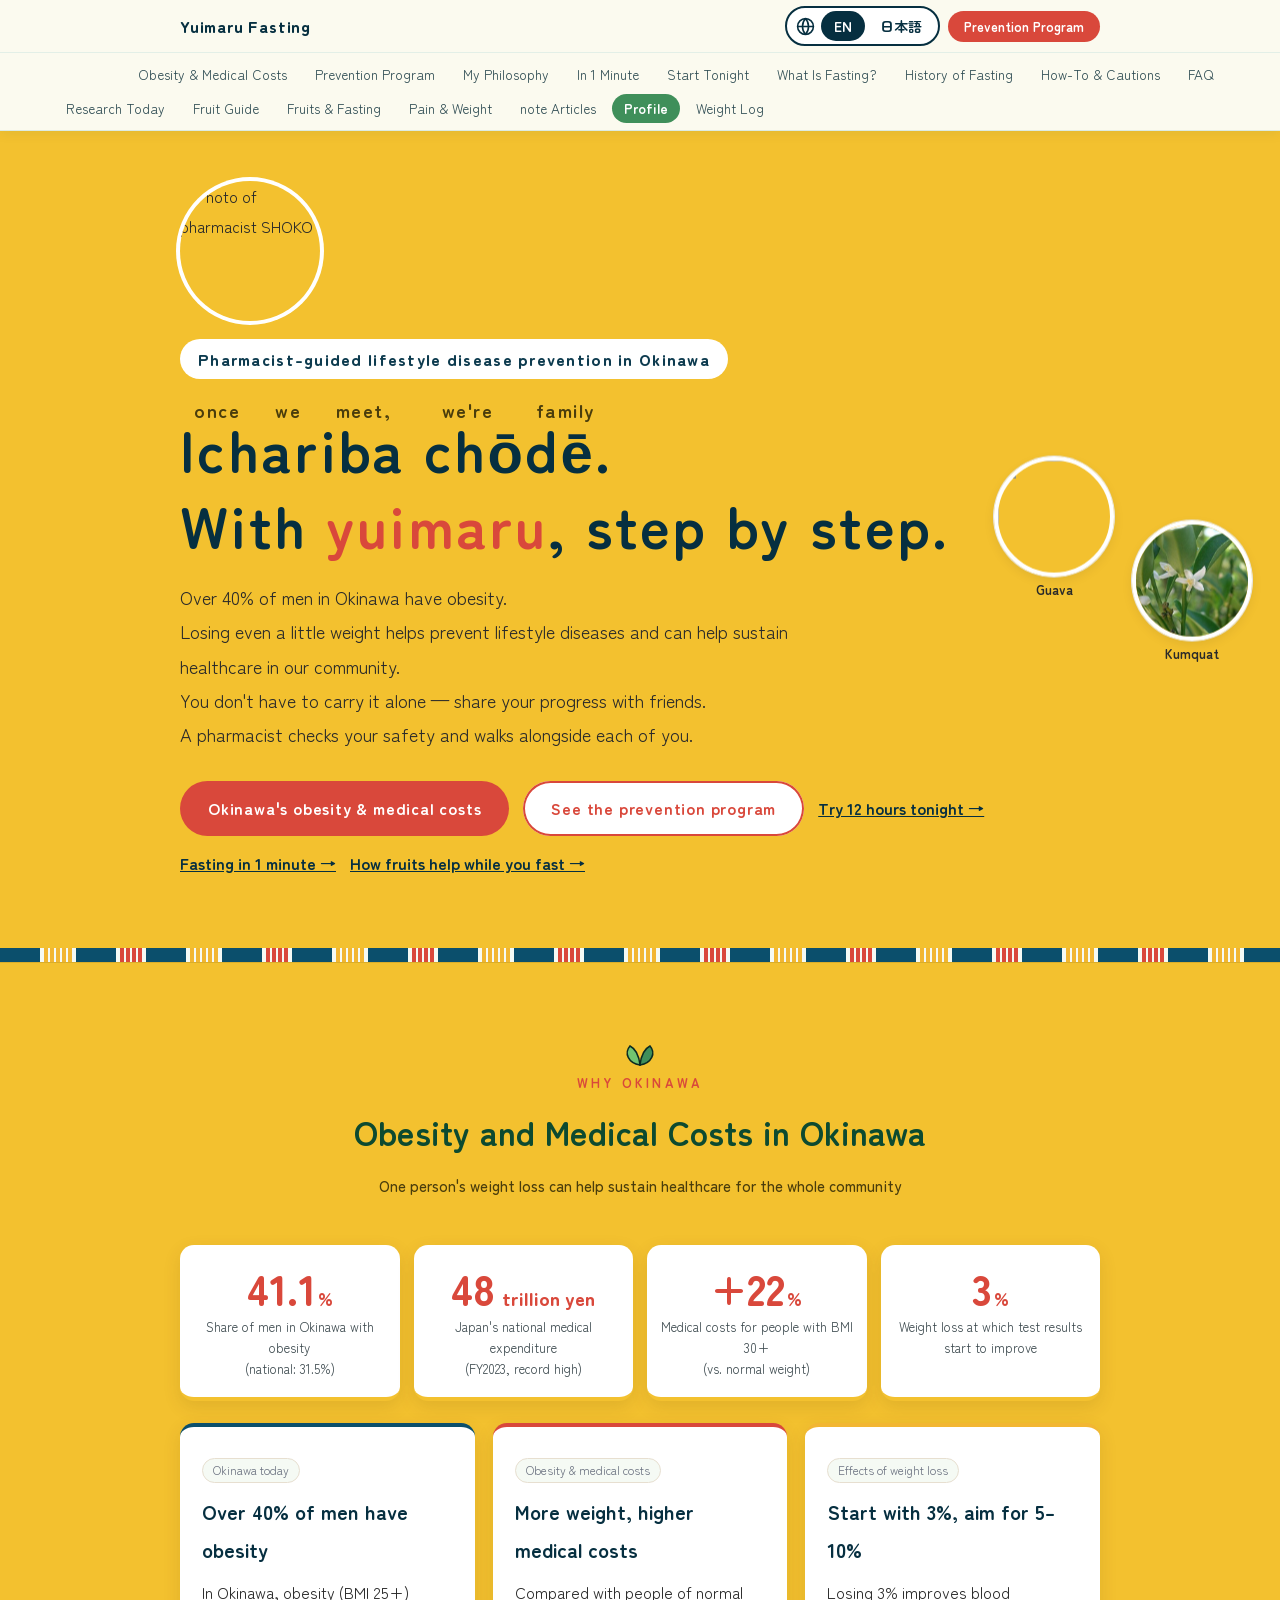
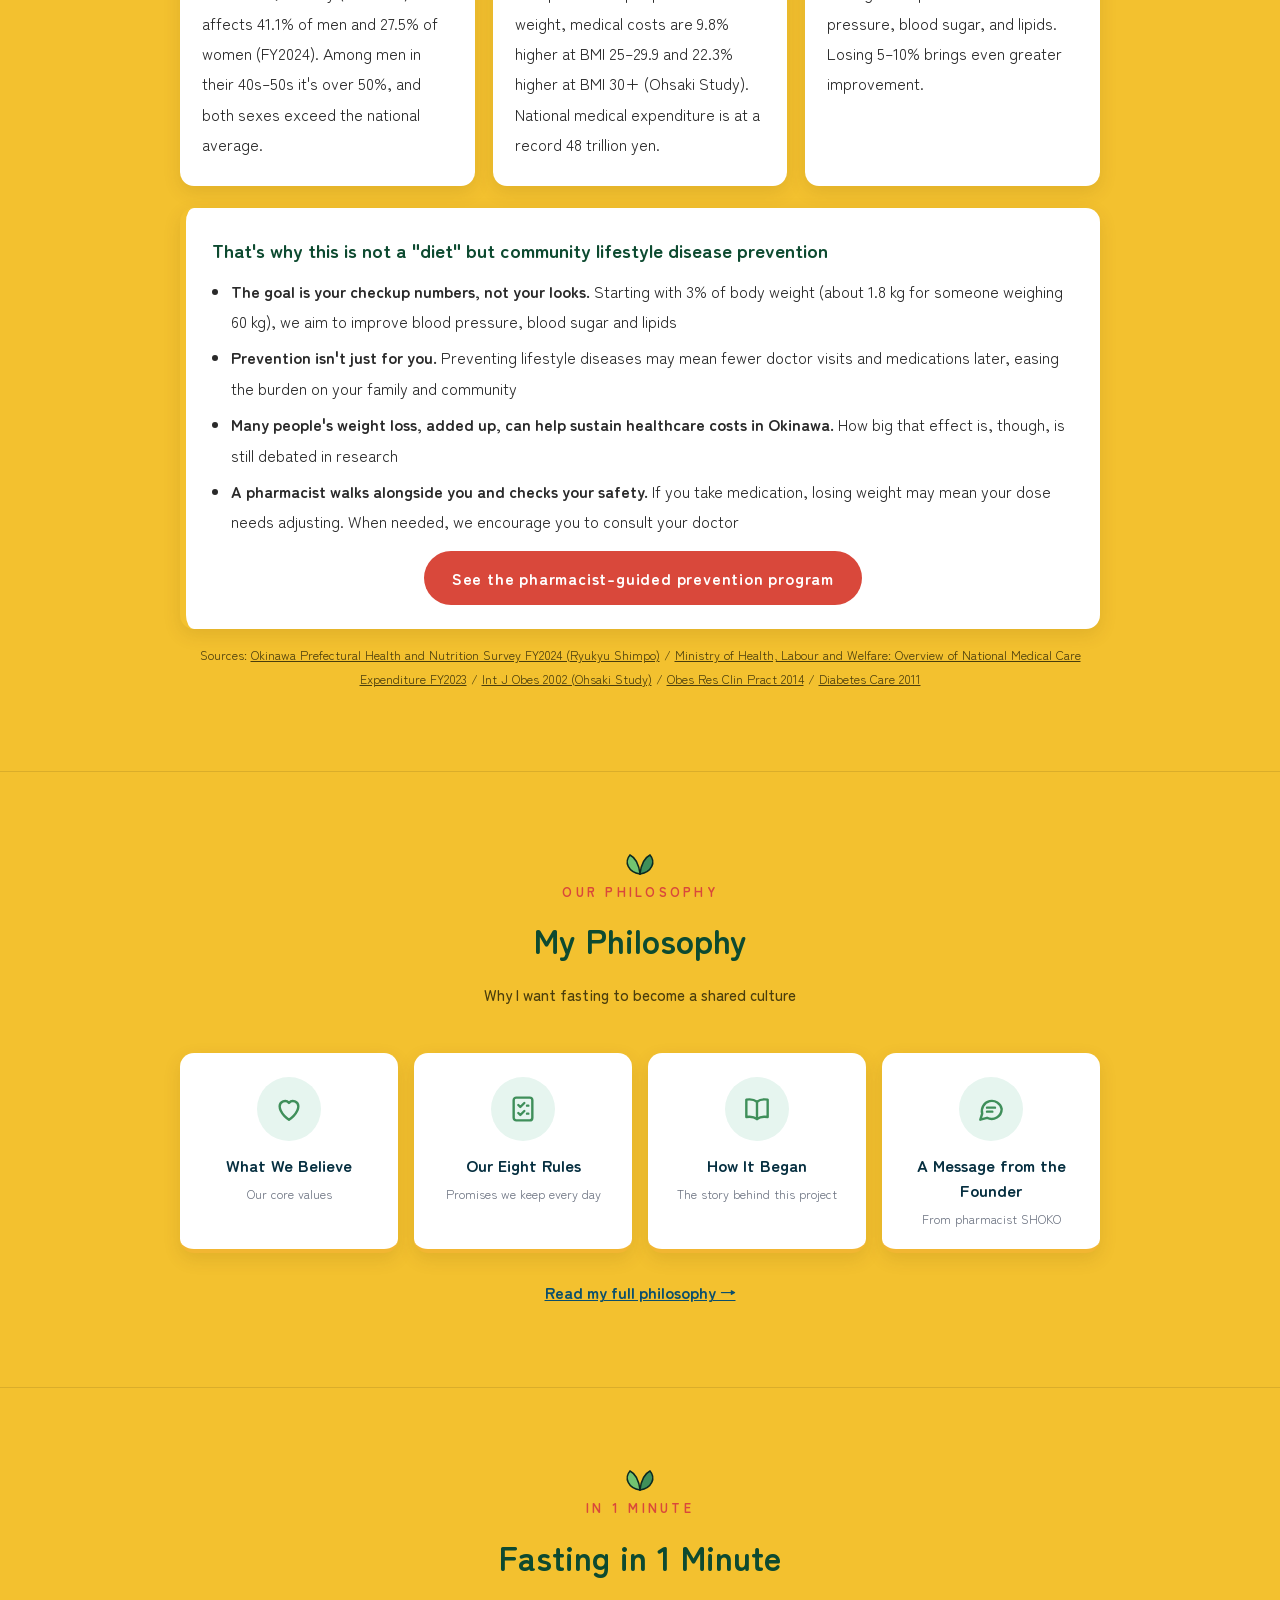
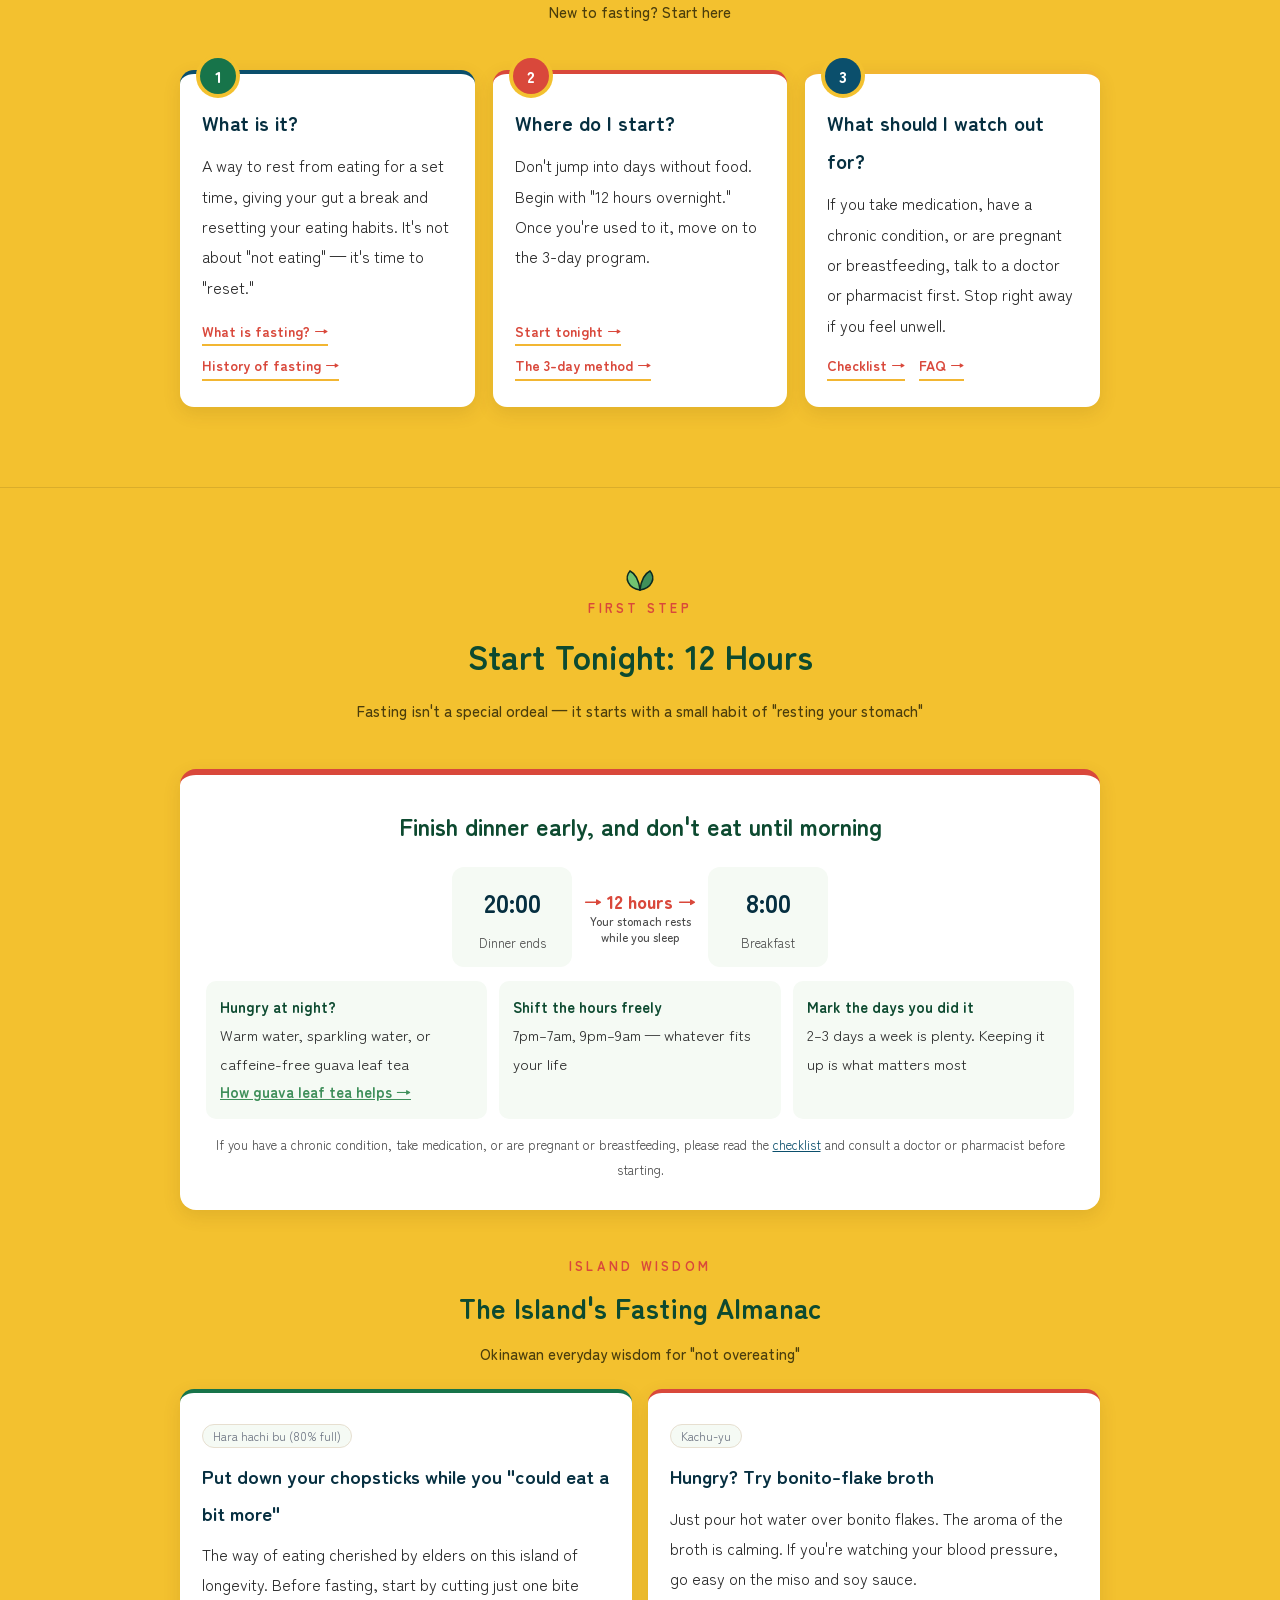
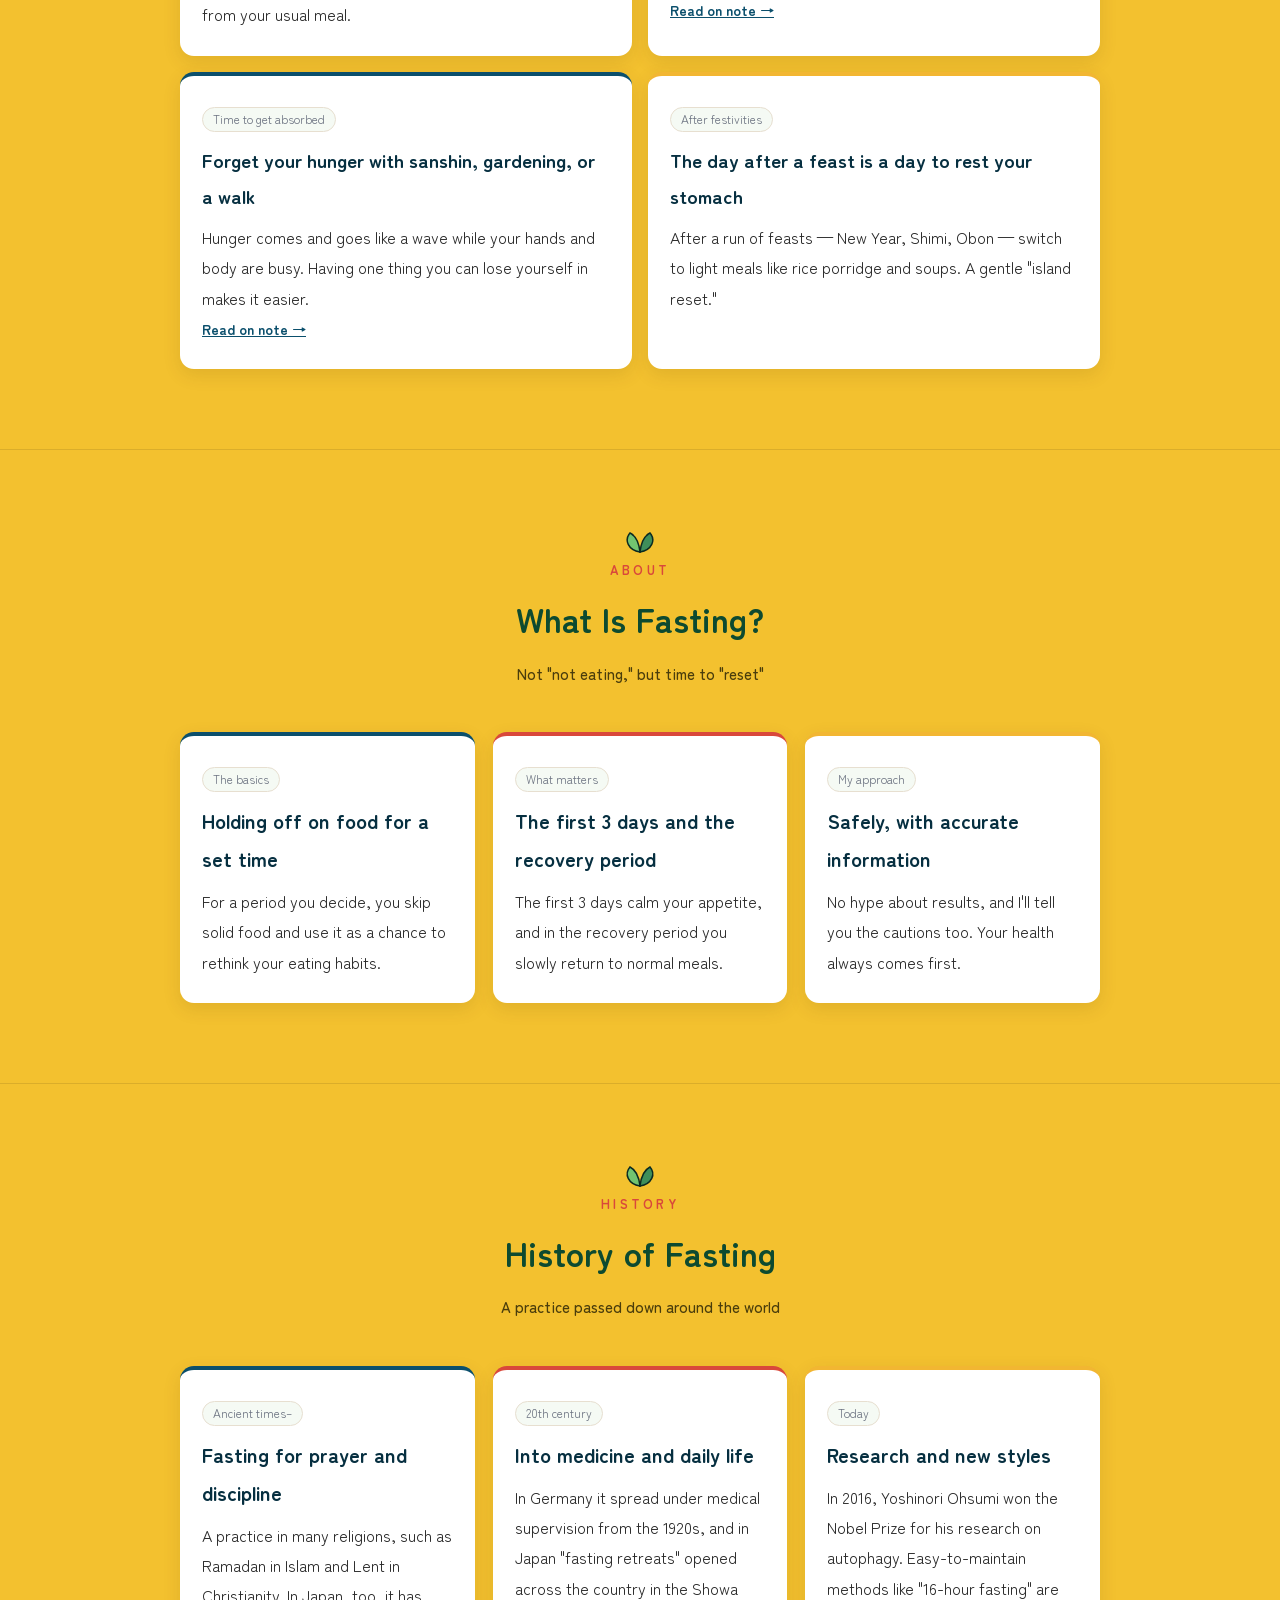
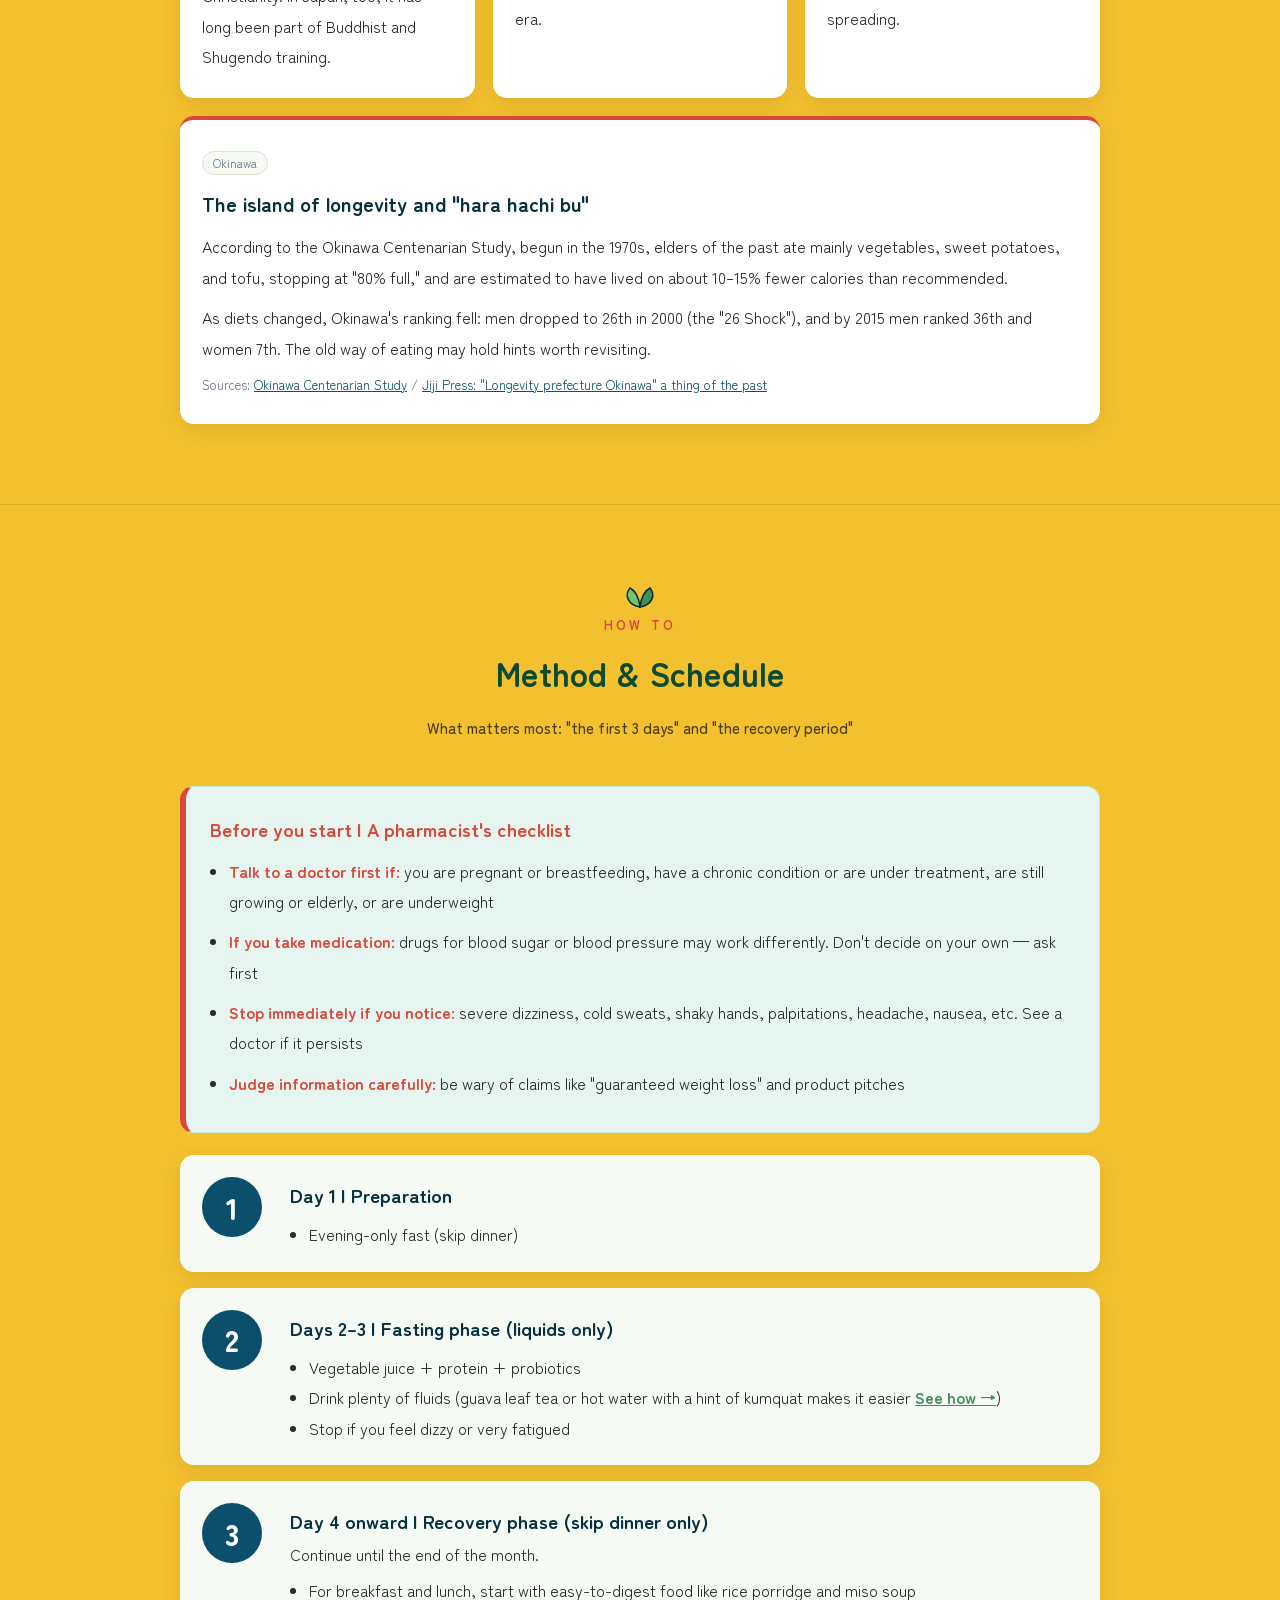
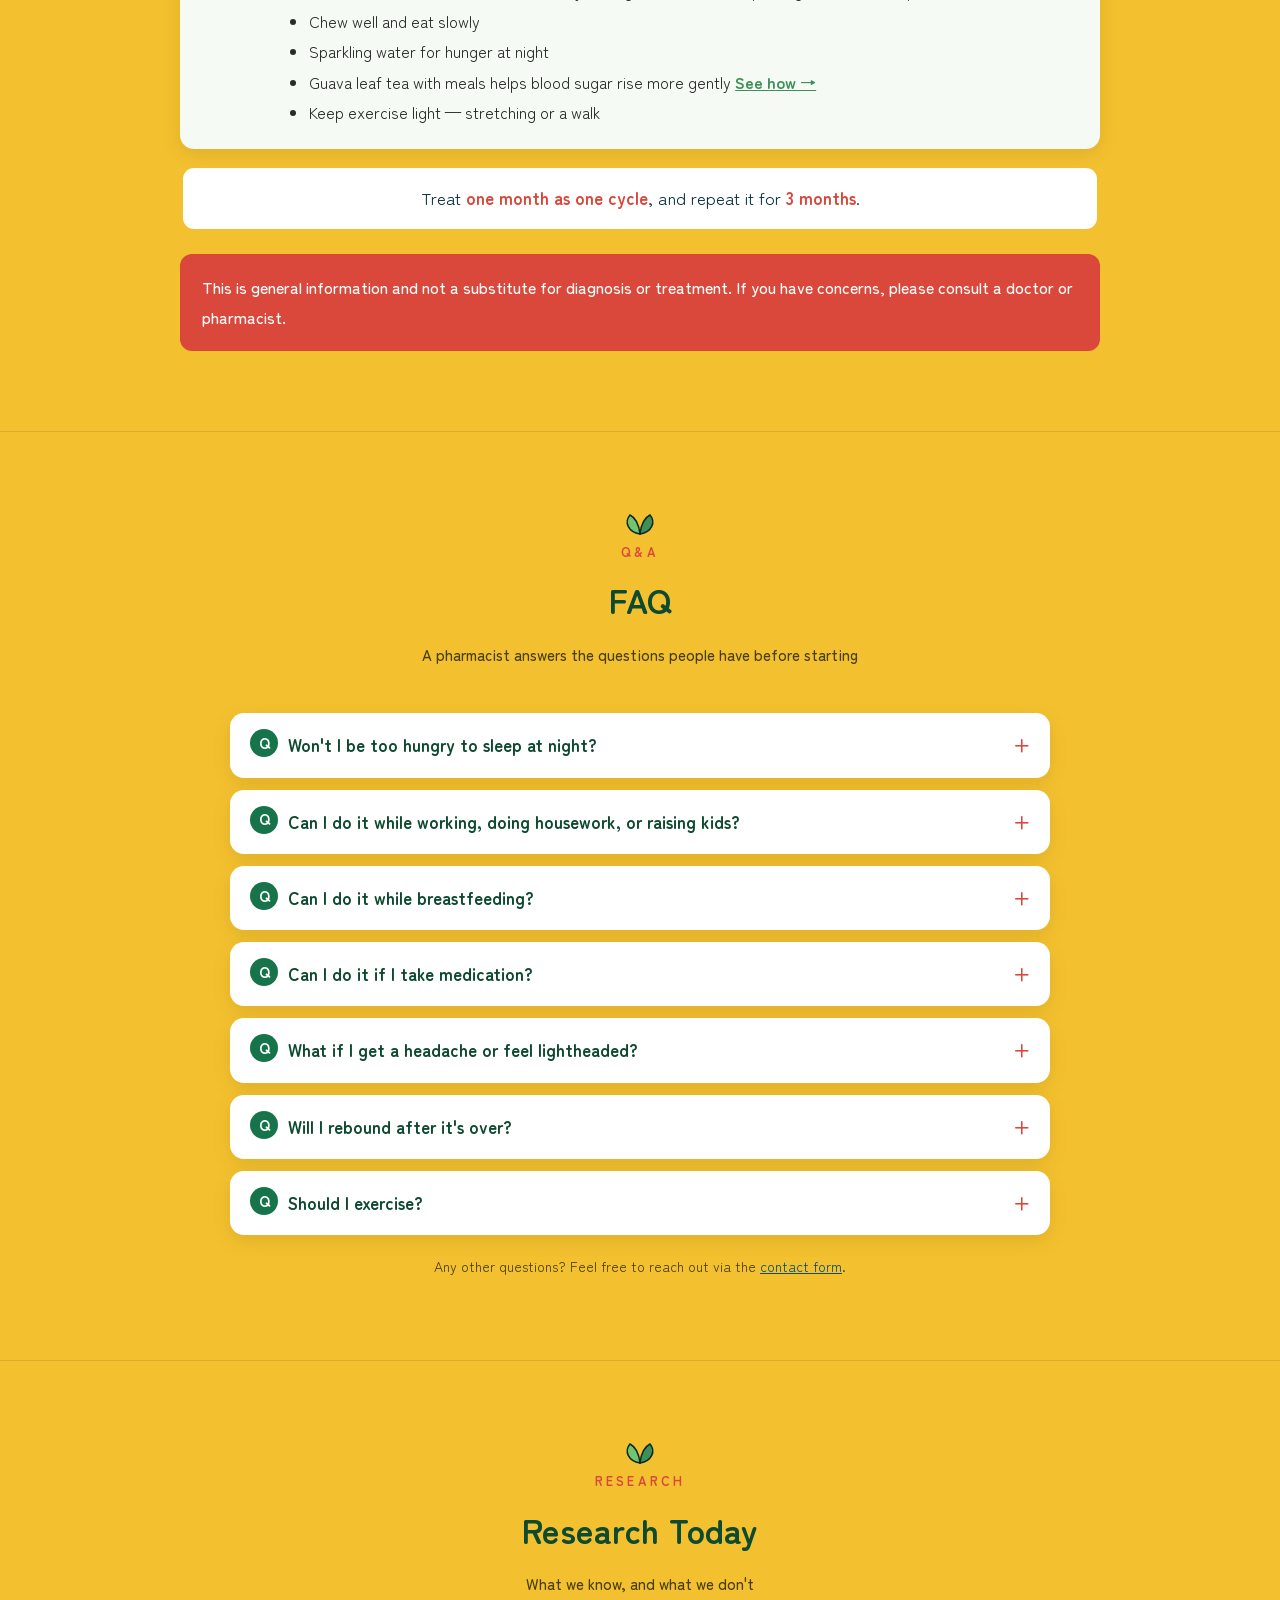
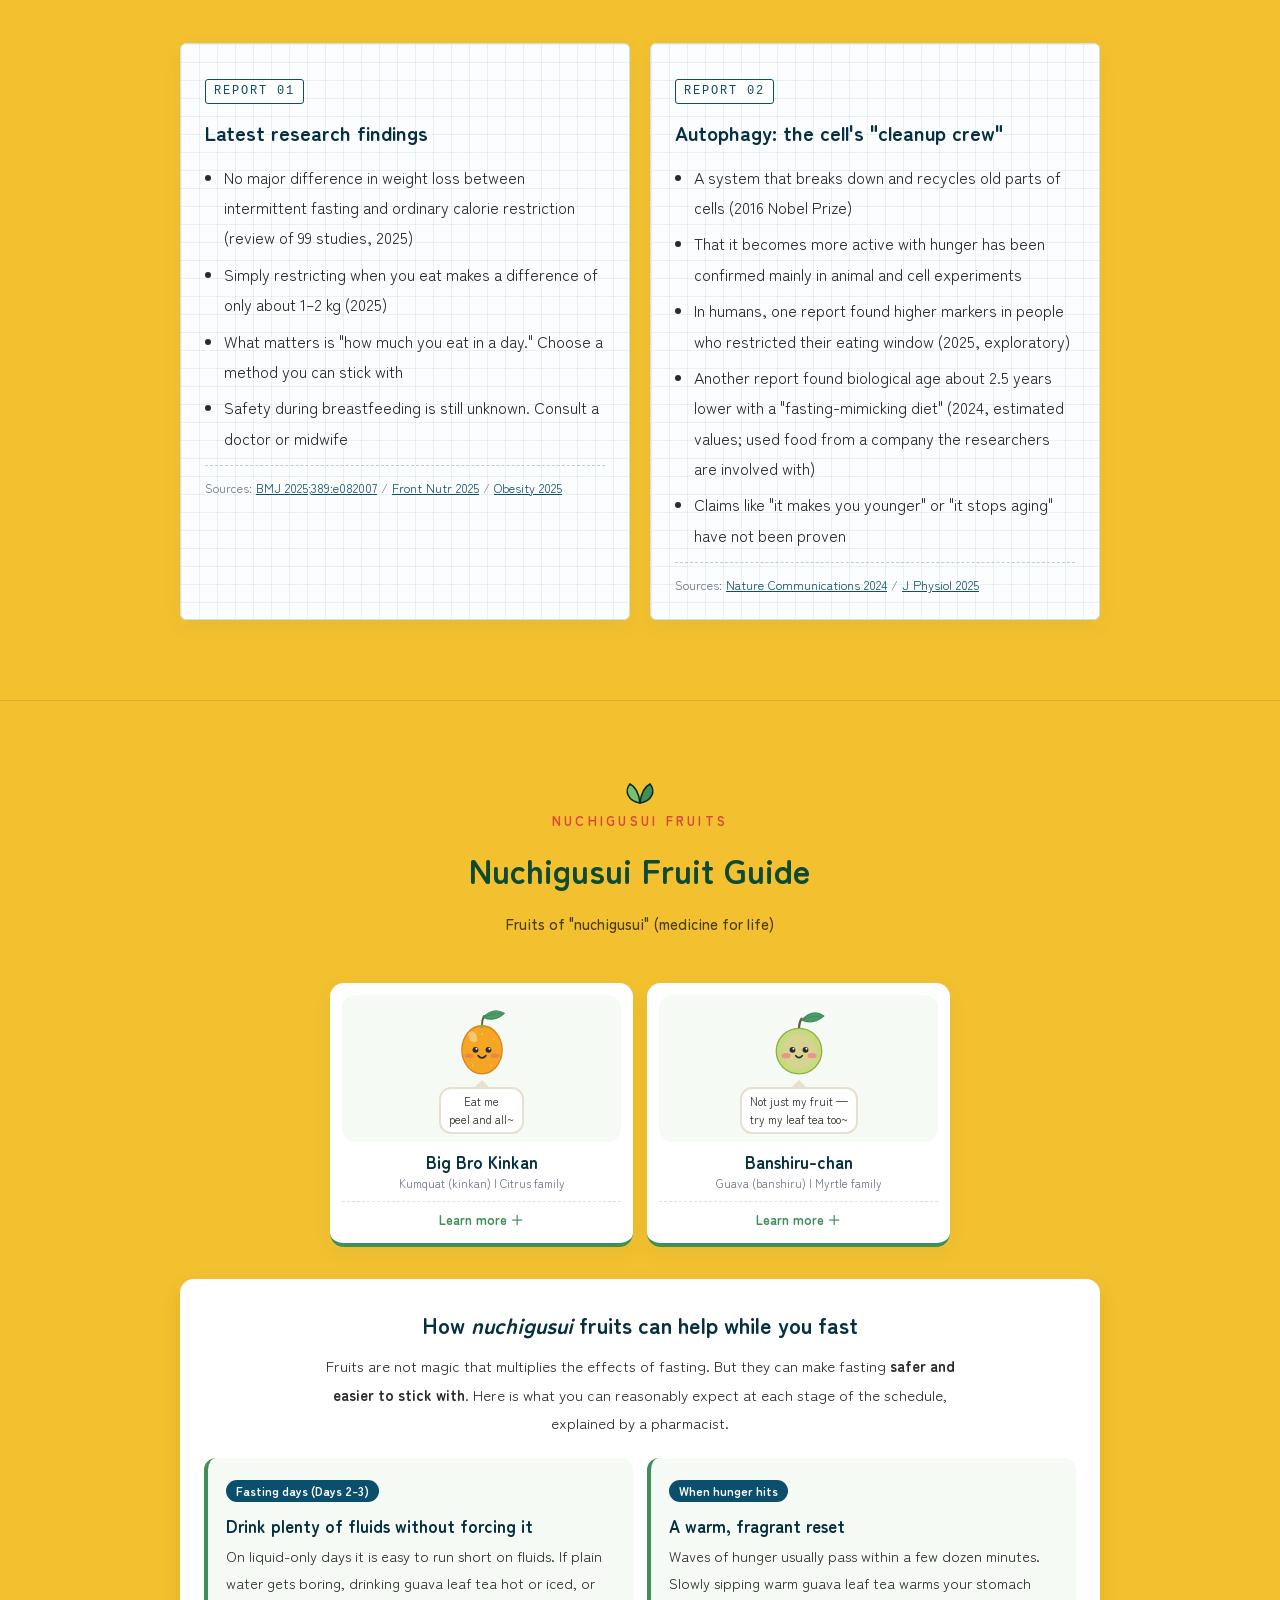
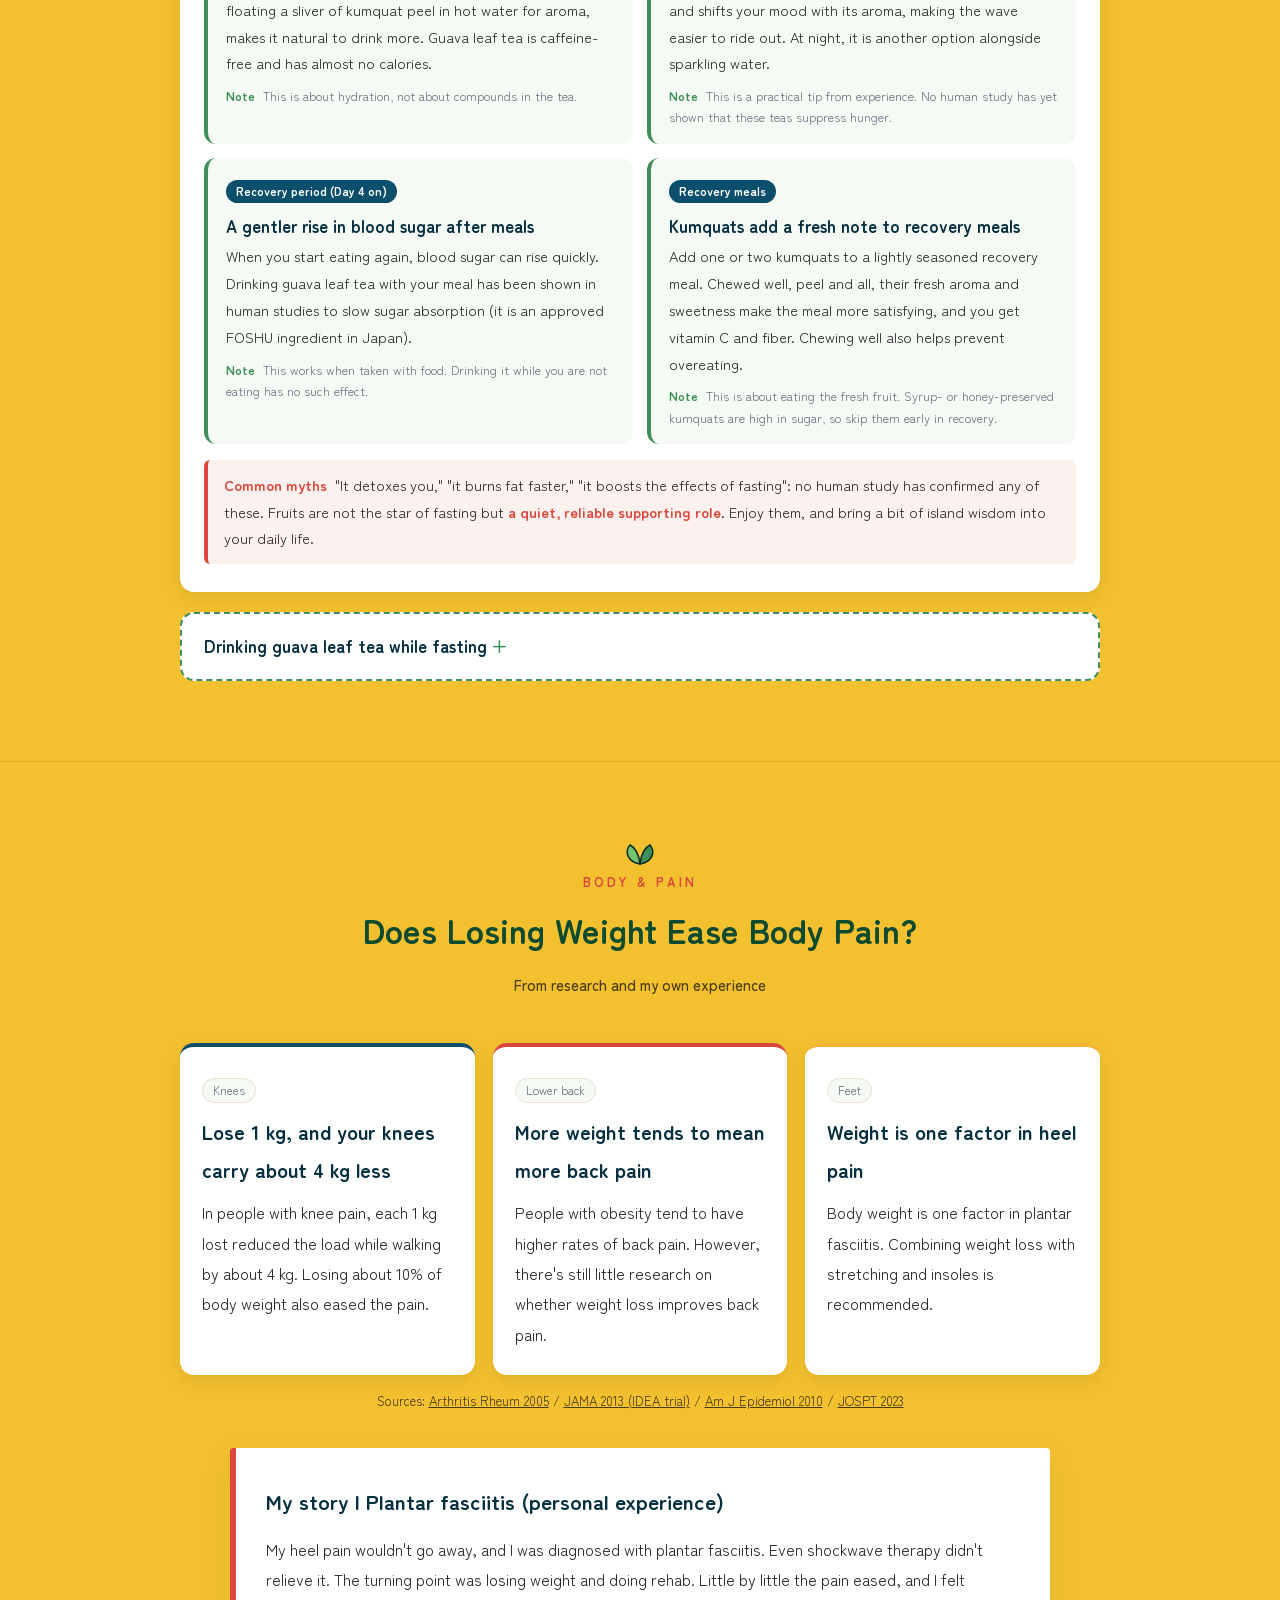
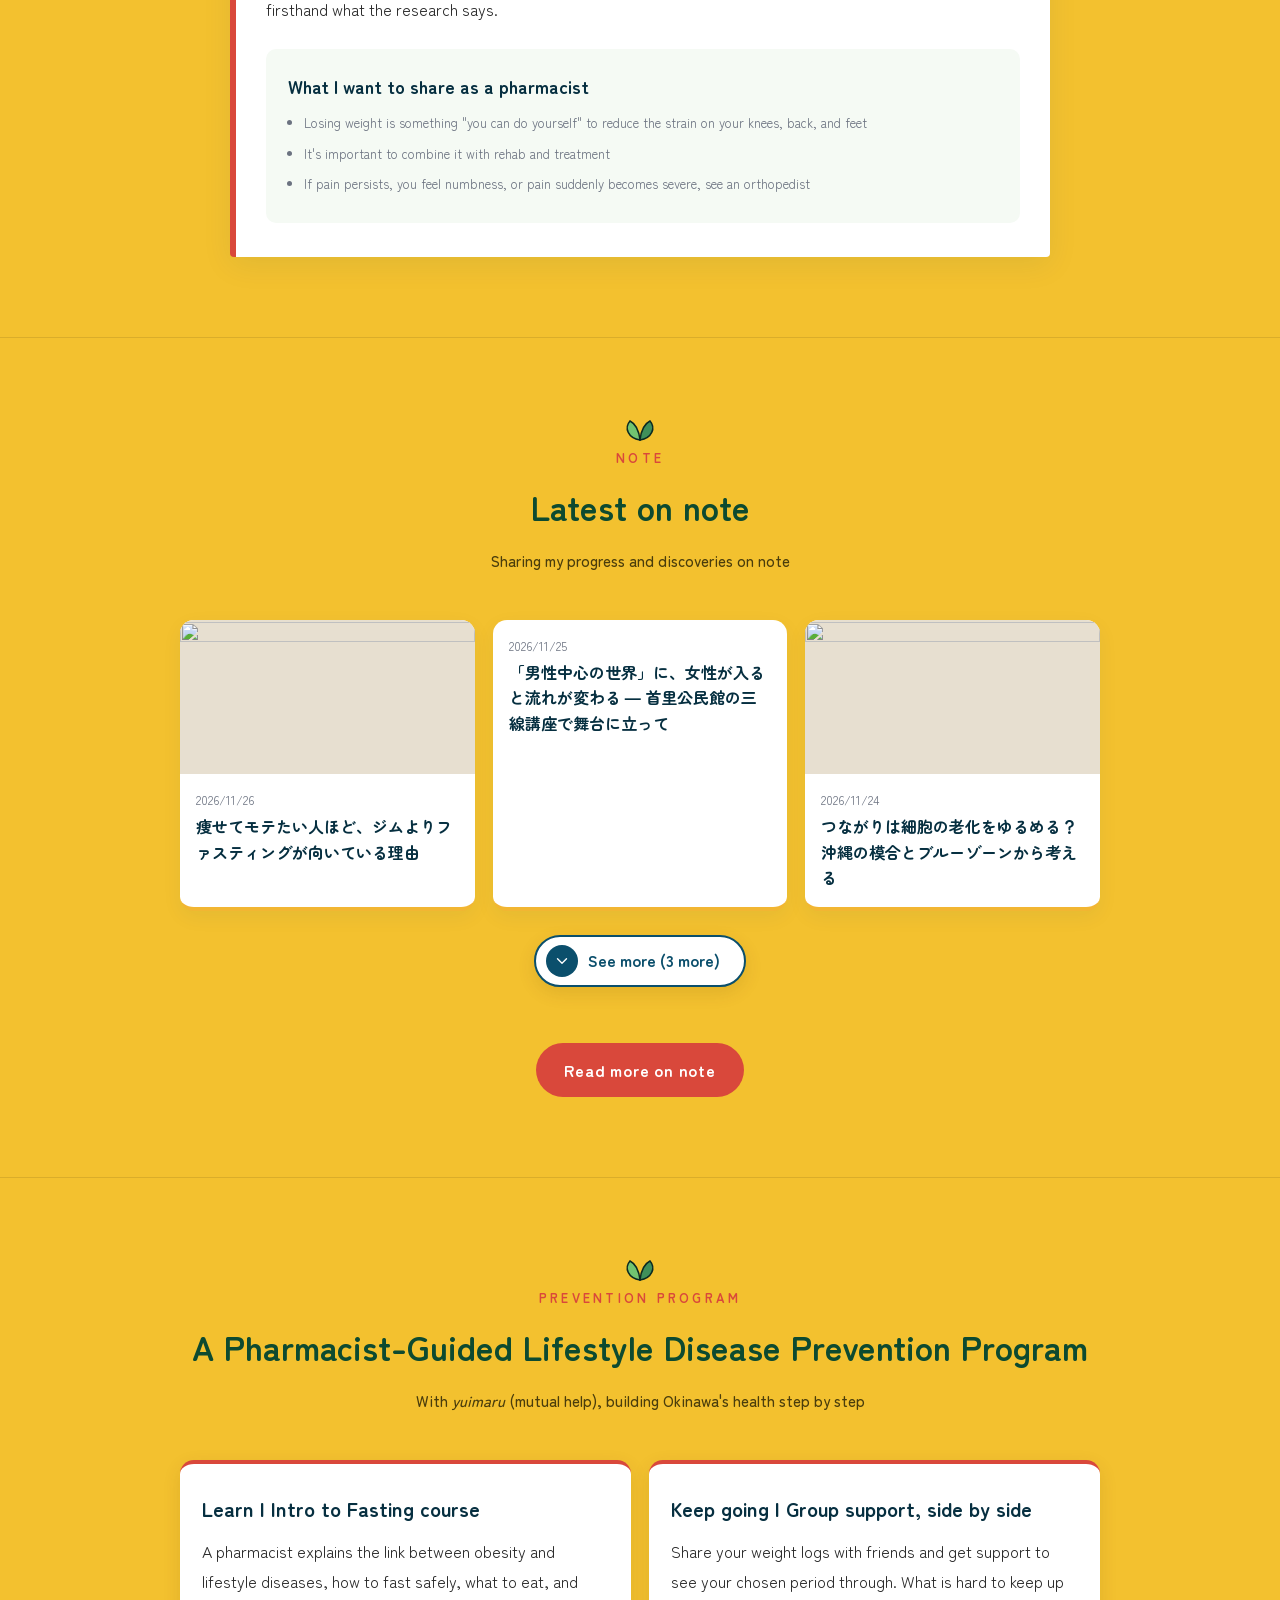
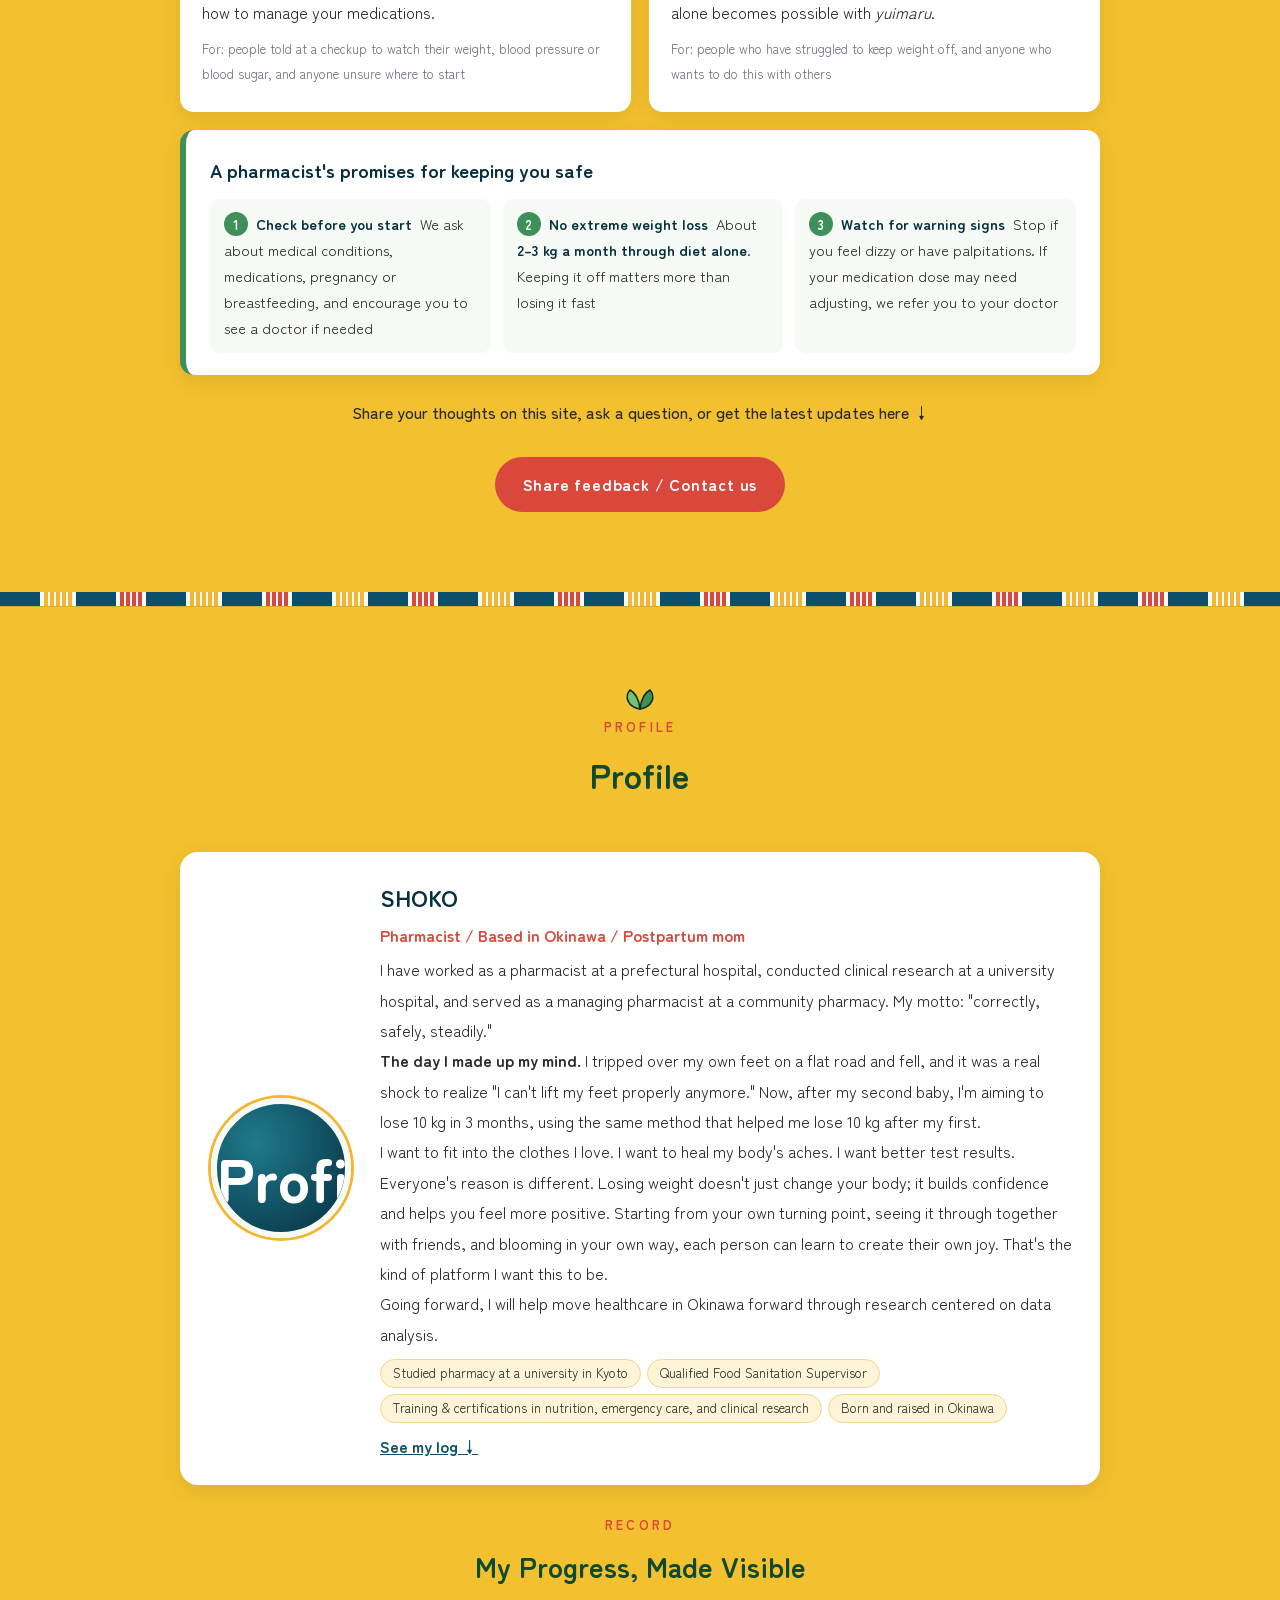
==== commit cf28f463: "「わたしの決意」をプロフィールにまとめ、経歴を具体的に書きかえる - 決意の枠をなくし、プロフィールを経歴・覚悟を決めた日・想い・これからの1つの文章に - 経歴を「県立病院で勤務、大学病院で臨床研究" ====
--- a/en.html
+++ b/en.html
@@ -1194,8 +1194,9 @@
       <div>
         <h3 class="nickname">(Nickname)</h3>
         <p class="role">Pharmacist / Based in Okinawa / Postpartum mom</p>
-        <p>I have worked as a pharmacist at hospitals, a university hospital, and community pharmacies. I lost 10 kg after my first baby, and now, after my second, I'm taking on the challenge again. My motto: "correctly, safely, steadily."</p>
-        <p>Losing weight doesn't just improve your test results and ease your body's aches. It builds confidence and helps you feel more positive. As those small changes add up, I want to help each person learn to create their own everyday joy.</p>
+        <p>I have worked as a pharmacist at a prefectural hospital, conducted clinical research at a university hospital, and served as a managing pharmacist at a community pharmacy. My motto: "correctly, safely, steadily."</p>
+        <p><b>The day I made up my mind.</b> I tripped over my own feet on a flat road and fell, and it was a real shock to realize "I can't lift my feet properly anymore." Now, after my second baby, I'm aiming to lose 10 kg in 3 months, using the same method that helped me lose 10 kg after my first.</p>
+        <p>I want to fit into the clothes I love. I want to heal my body's aches. I want better test results. Everyone's reason is different. Losing weight doesn't just change your body; it builds confidence and helps you feel more positive. Starting from your own turning point, seeing it through together with friends, and blooming in your own way, each person can learn to create their own joy. That's the kind of platform I want this to be.</p>
         <p>Going forward, I will help move healthcare in Okinawa forward through research centered on data analysis.</p>
         <ul class="prof-tags">
           <li>Studied pharmacy at a university in Kyoto</li>
@@ -1203,17 +1204,8 @@
           <li>Training &amp; certifications in nutrition, emergency care, and clinical research</li>
           <li>Born and raised in Okinawa</li>
         </ul>
-        <p style="margin-top:8px"><a href="#sengen" style="font-weight:700">See my commitment and log ↓</a></p>
-      </div>
-    </div>
-
-    <!-- わたしの決意 -->
-    <div class="sengen" id="sengen" style="margin-top:28px">
-      <h3>My Commitment</h3>
-      <p class="kikkake"><b>The day I made up my mind.</b> I tripped over my own feet on a flat road and fell, and it was a real shock to realize "I can't lift my feet properly anymore."</p>
-      <p>After my first baby, I lost 10 kg with this same method. Now, after my second, I'm taking on the challenge of losing 10 kg in 3 months.</p>
-      <p>I want to fit into the clothes I love. I want to heal my body's aches. Everyone's reason is different. Taking your own turning point as a start, seeing it through together with friends, blooming in your own way, and building confidence — that's the kind of platform I want this to be.</p>
-      <p class="sign">― <span class="nickname">(Nickname)</span></p>
+        <p style="margin-top:8px"><a href="#kiroku" style="font-weight:700">See my log ↓</a></p>
+      </div>
     </div>
 
     <!-- 記録の見える化 -->
